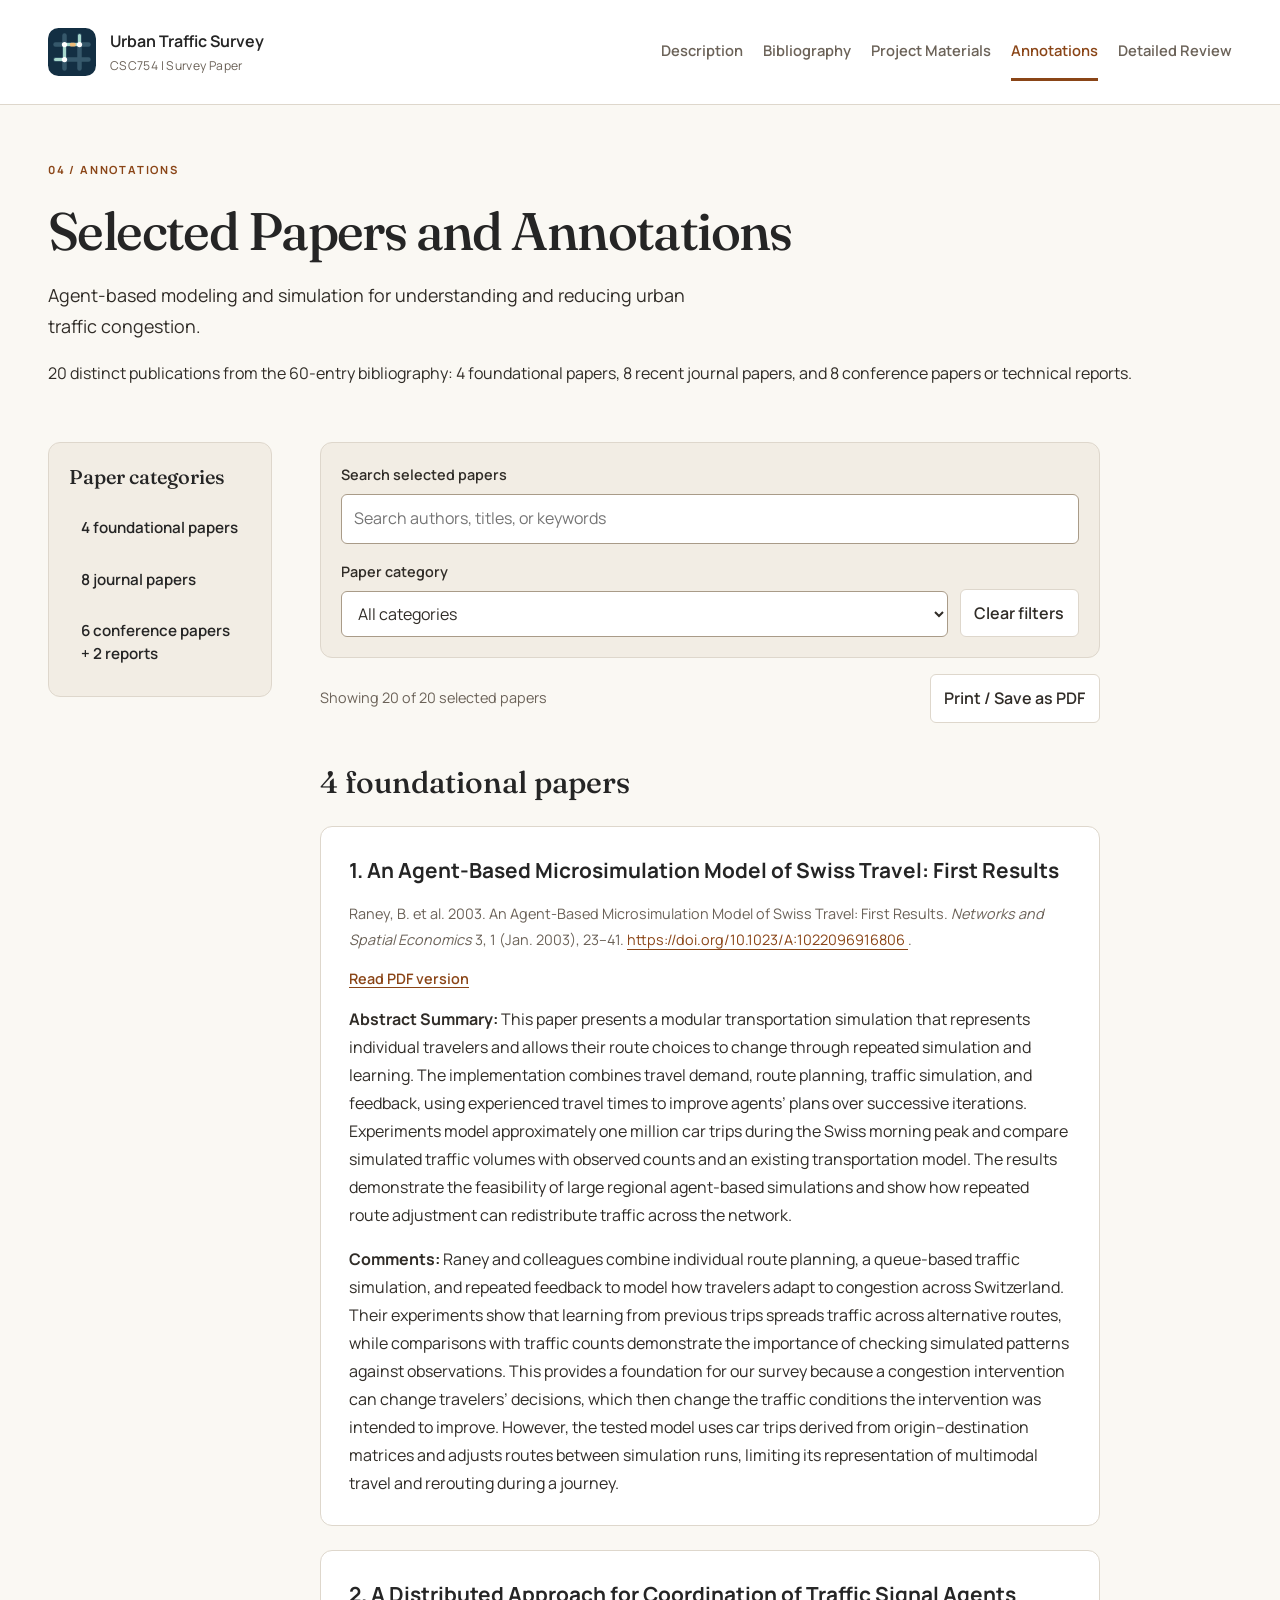
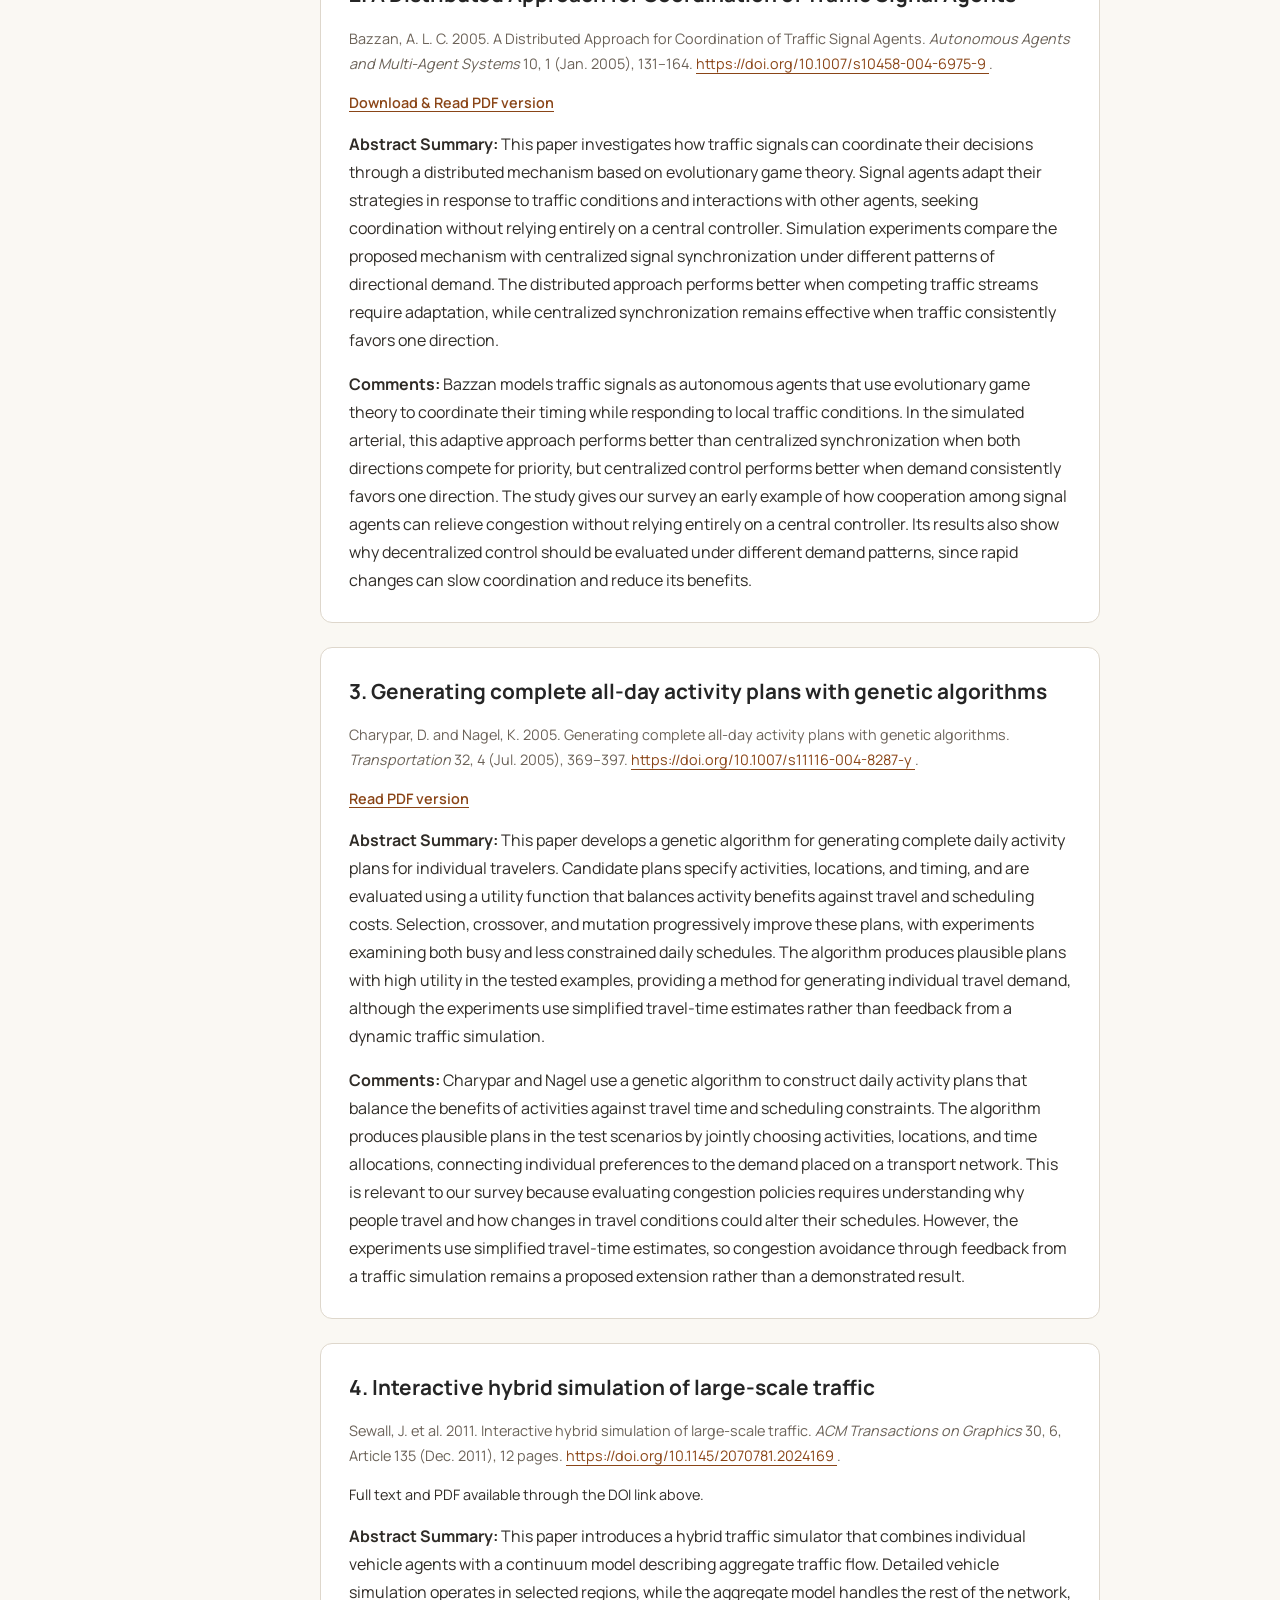
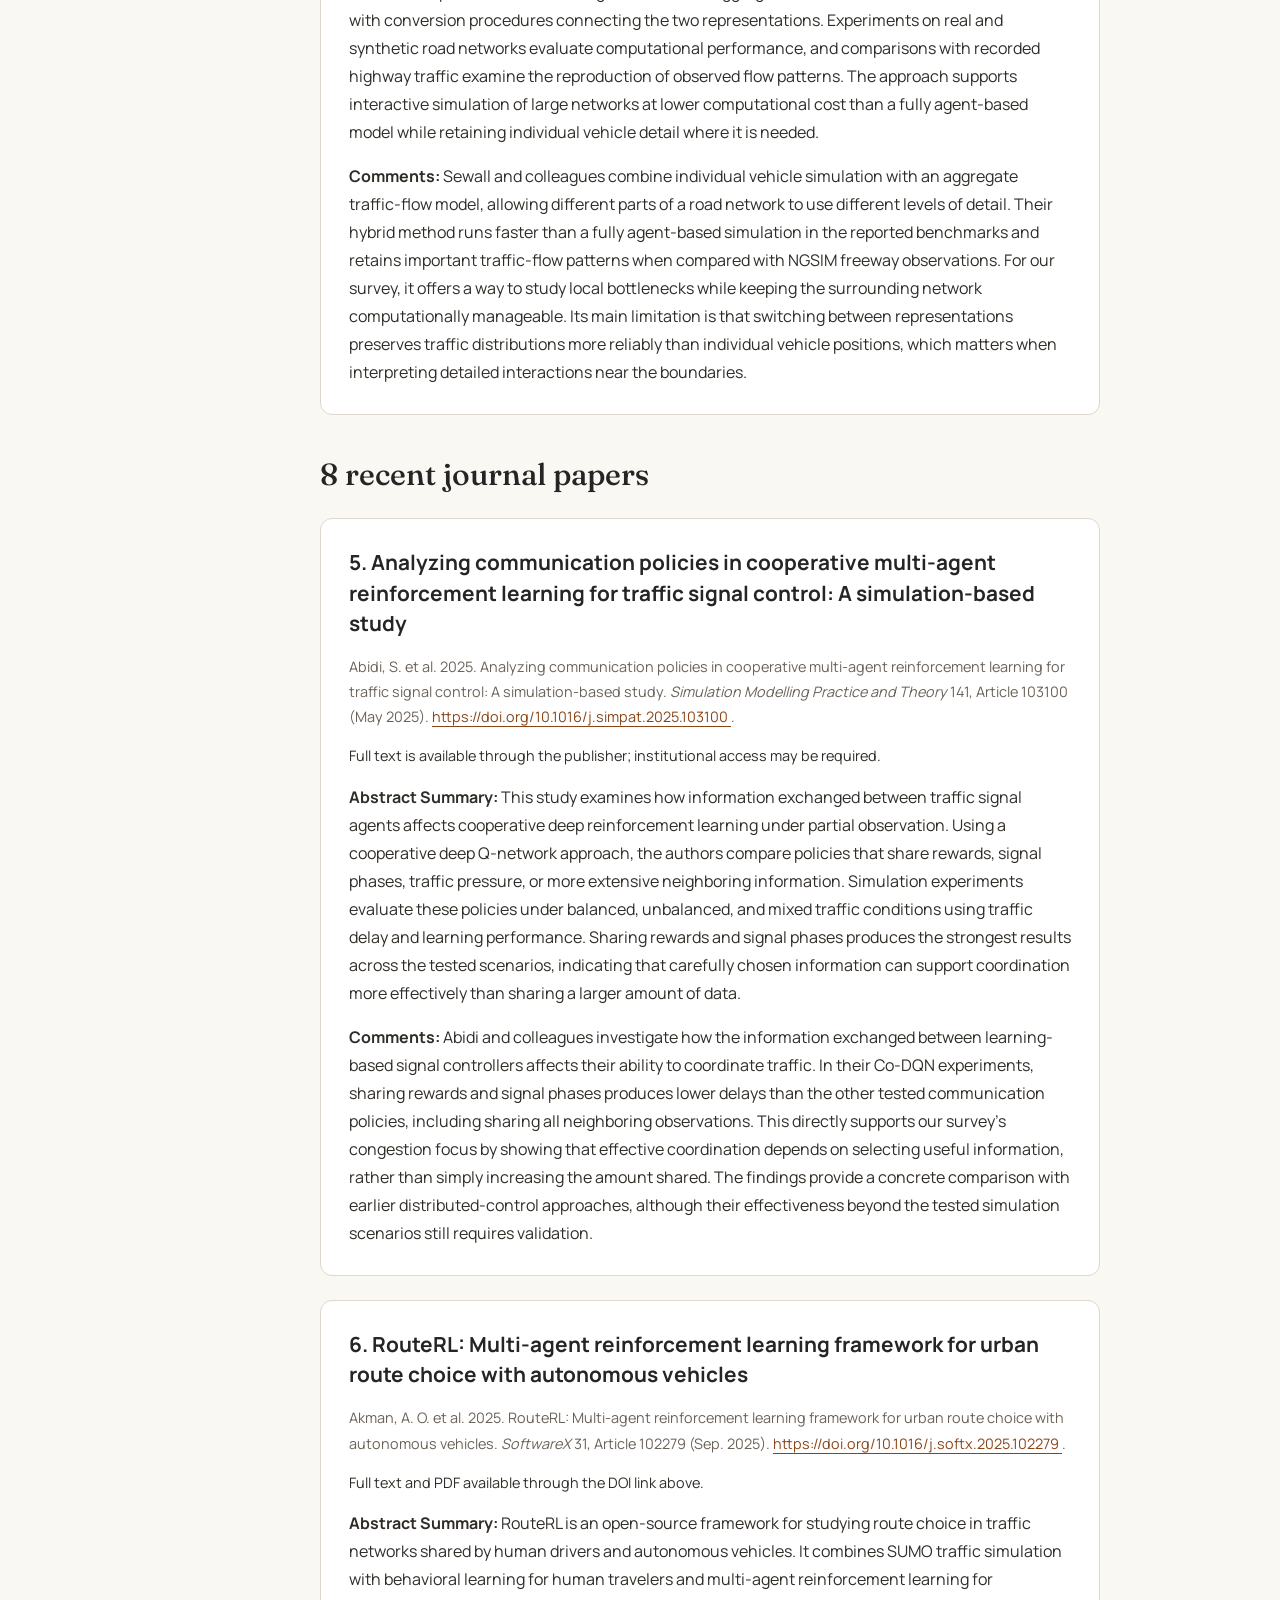
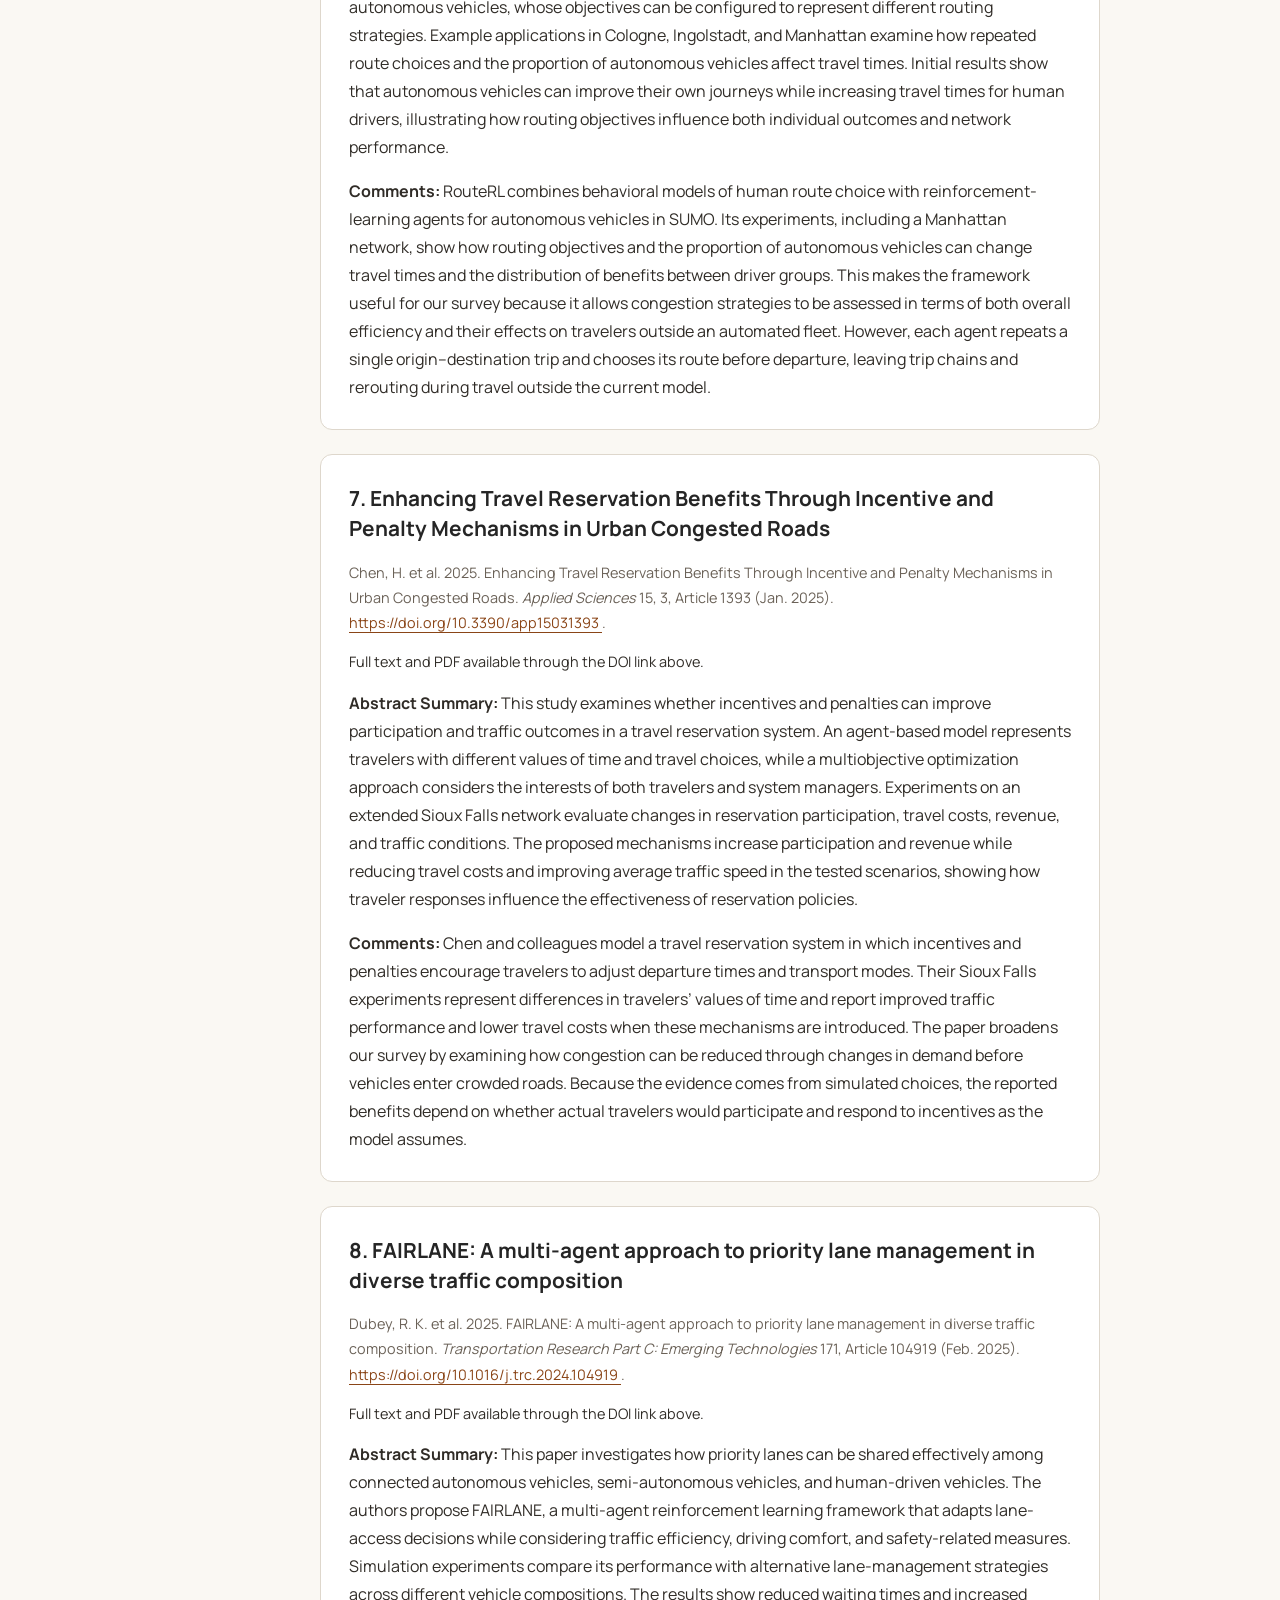
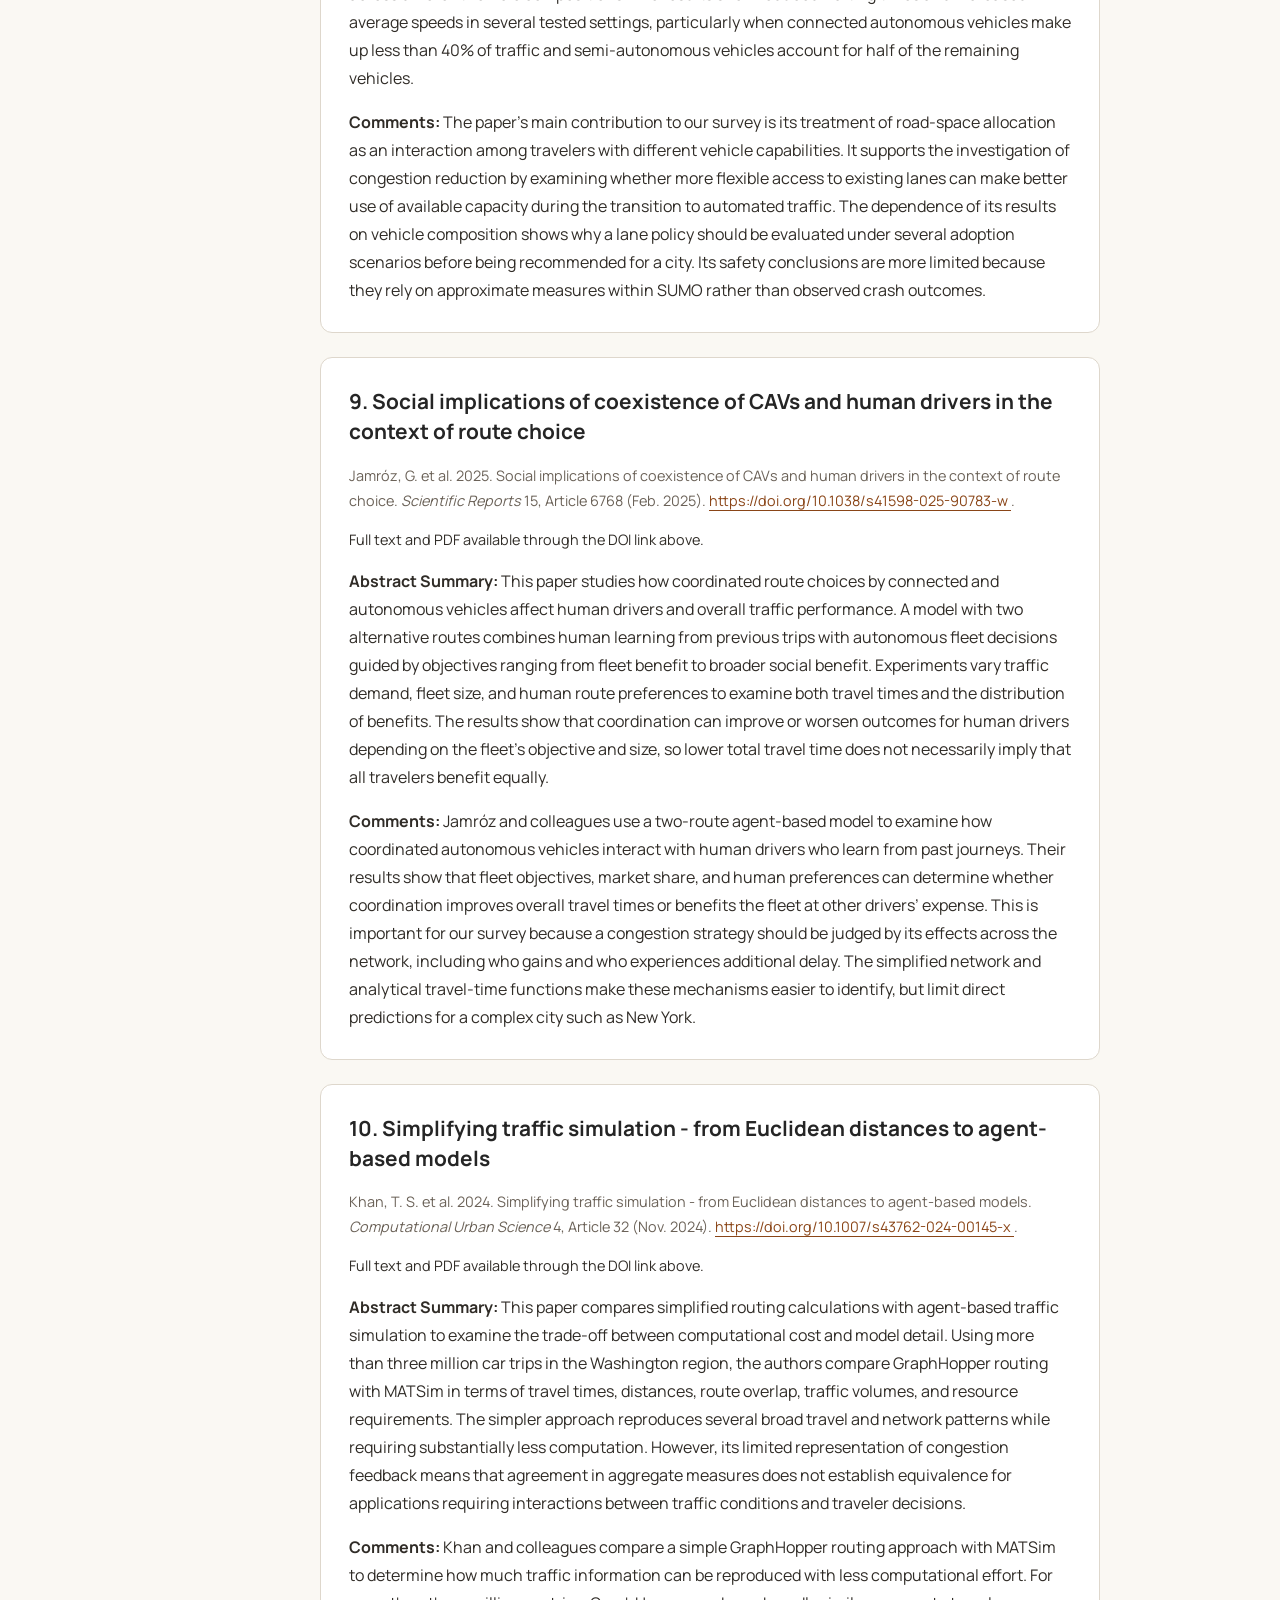
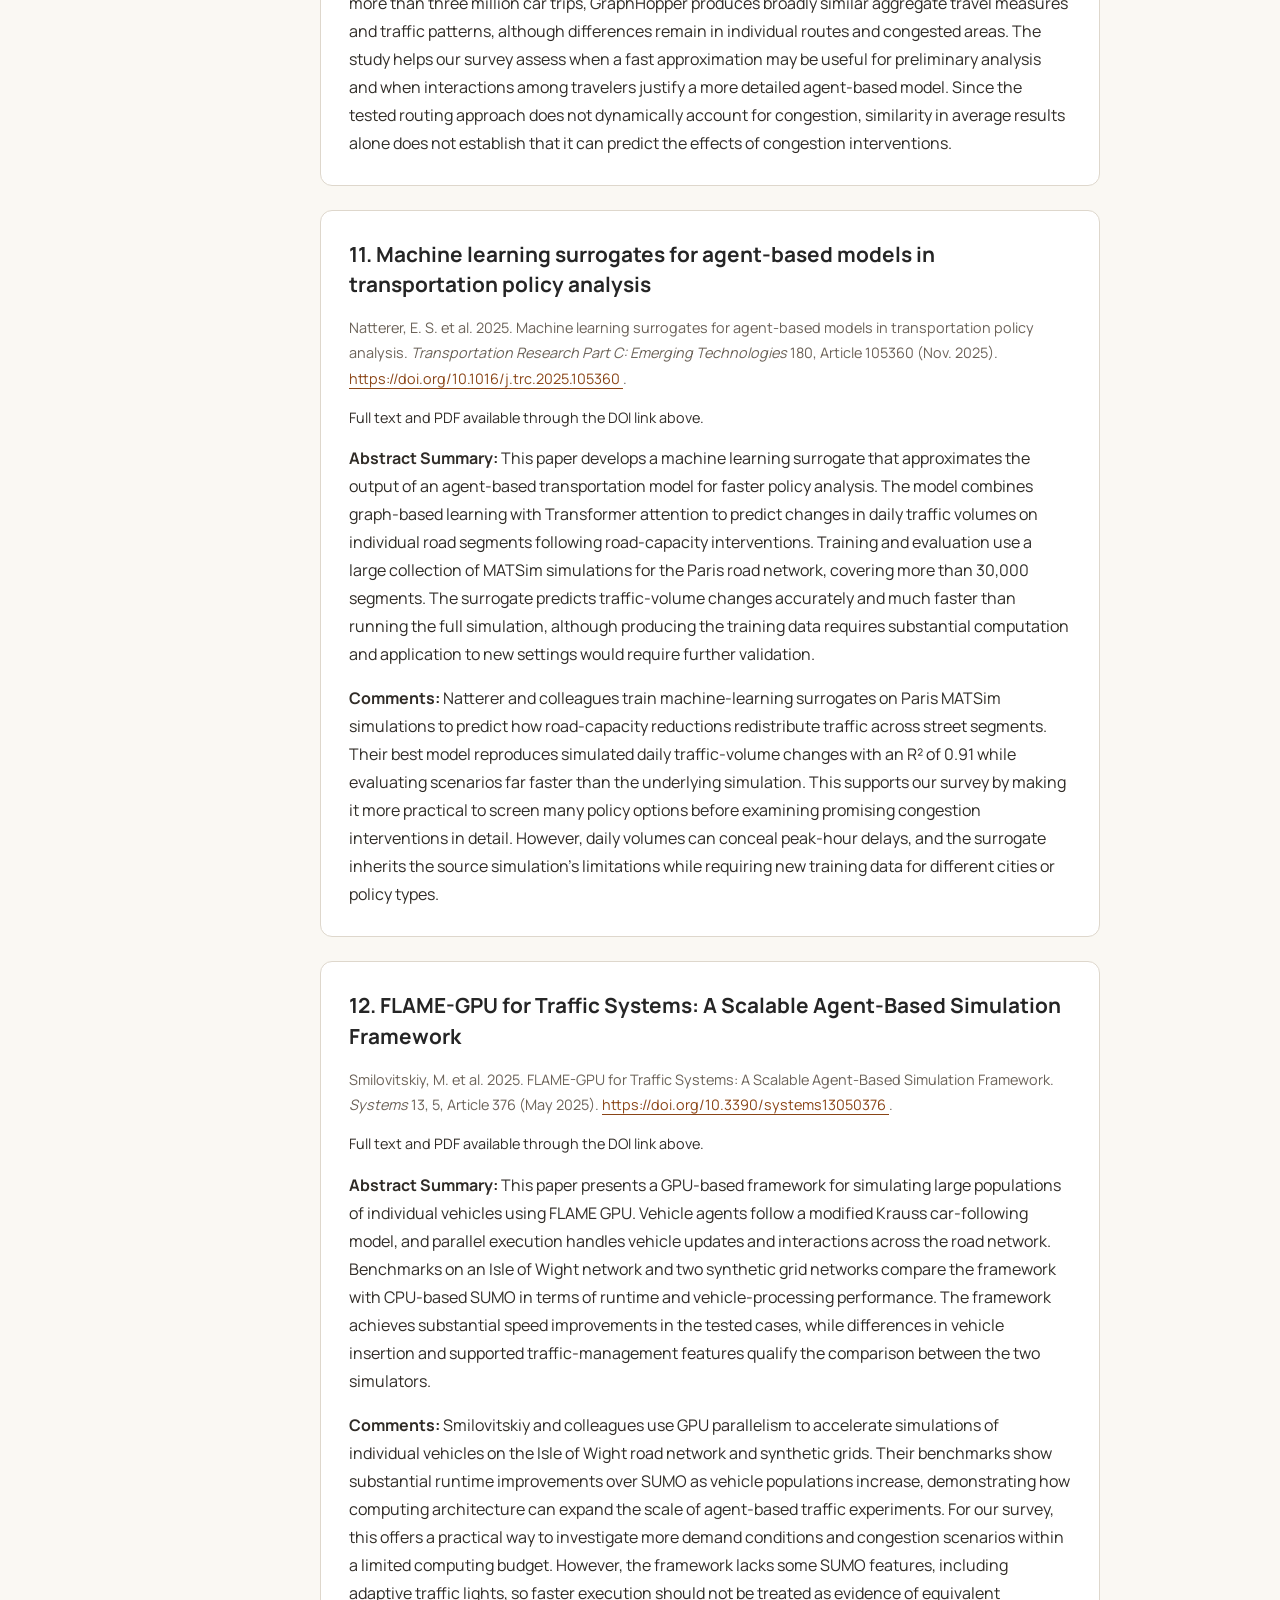
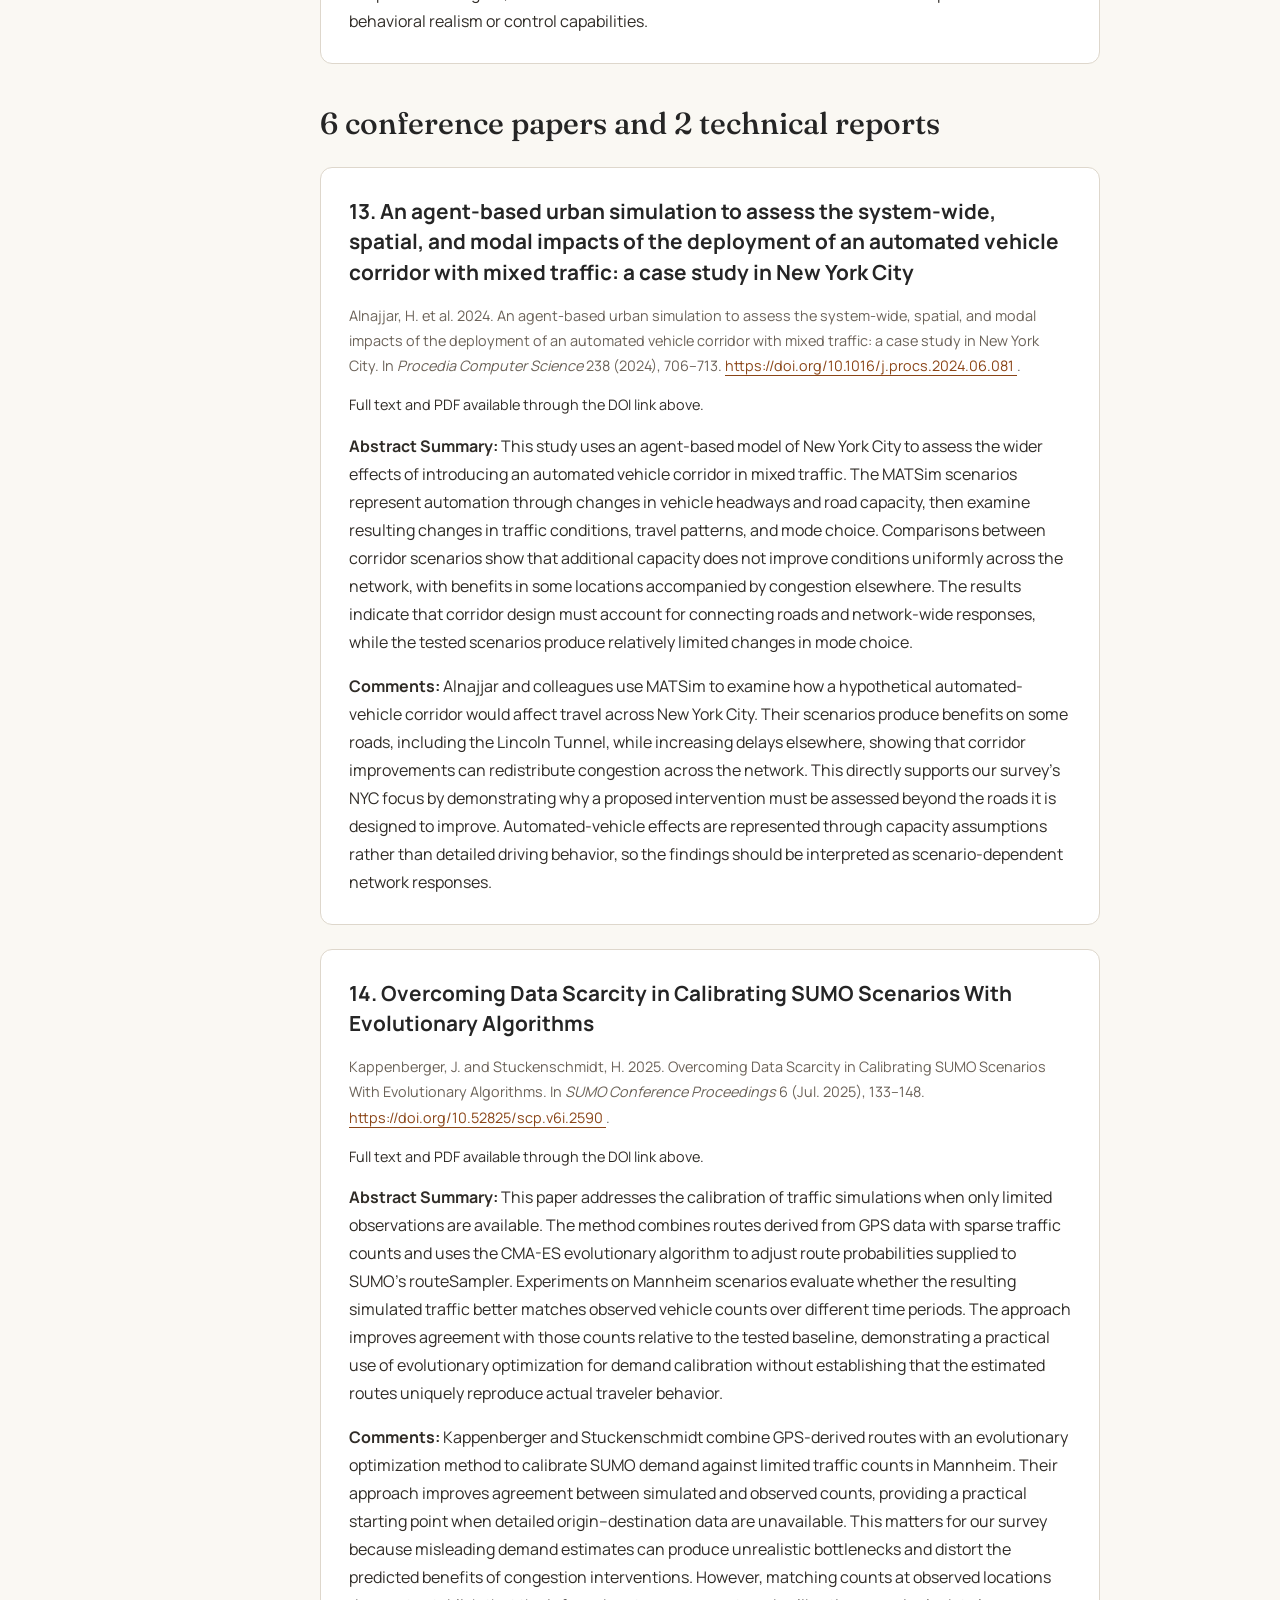
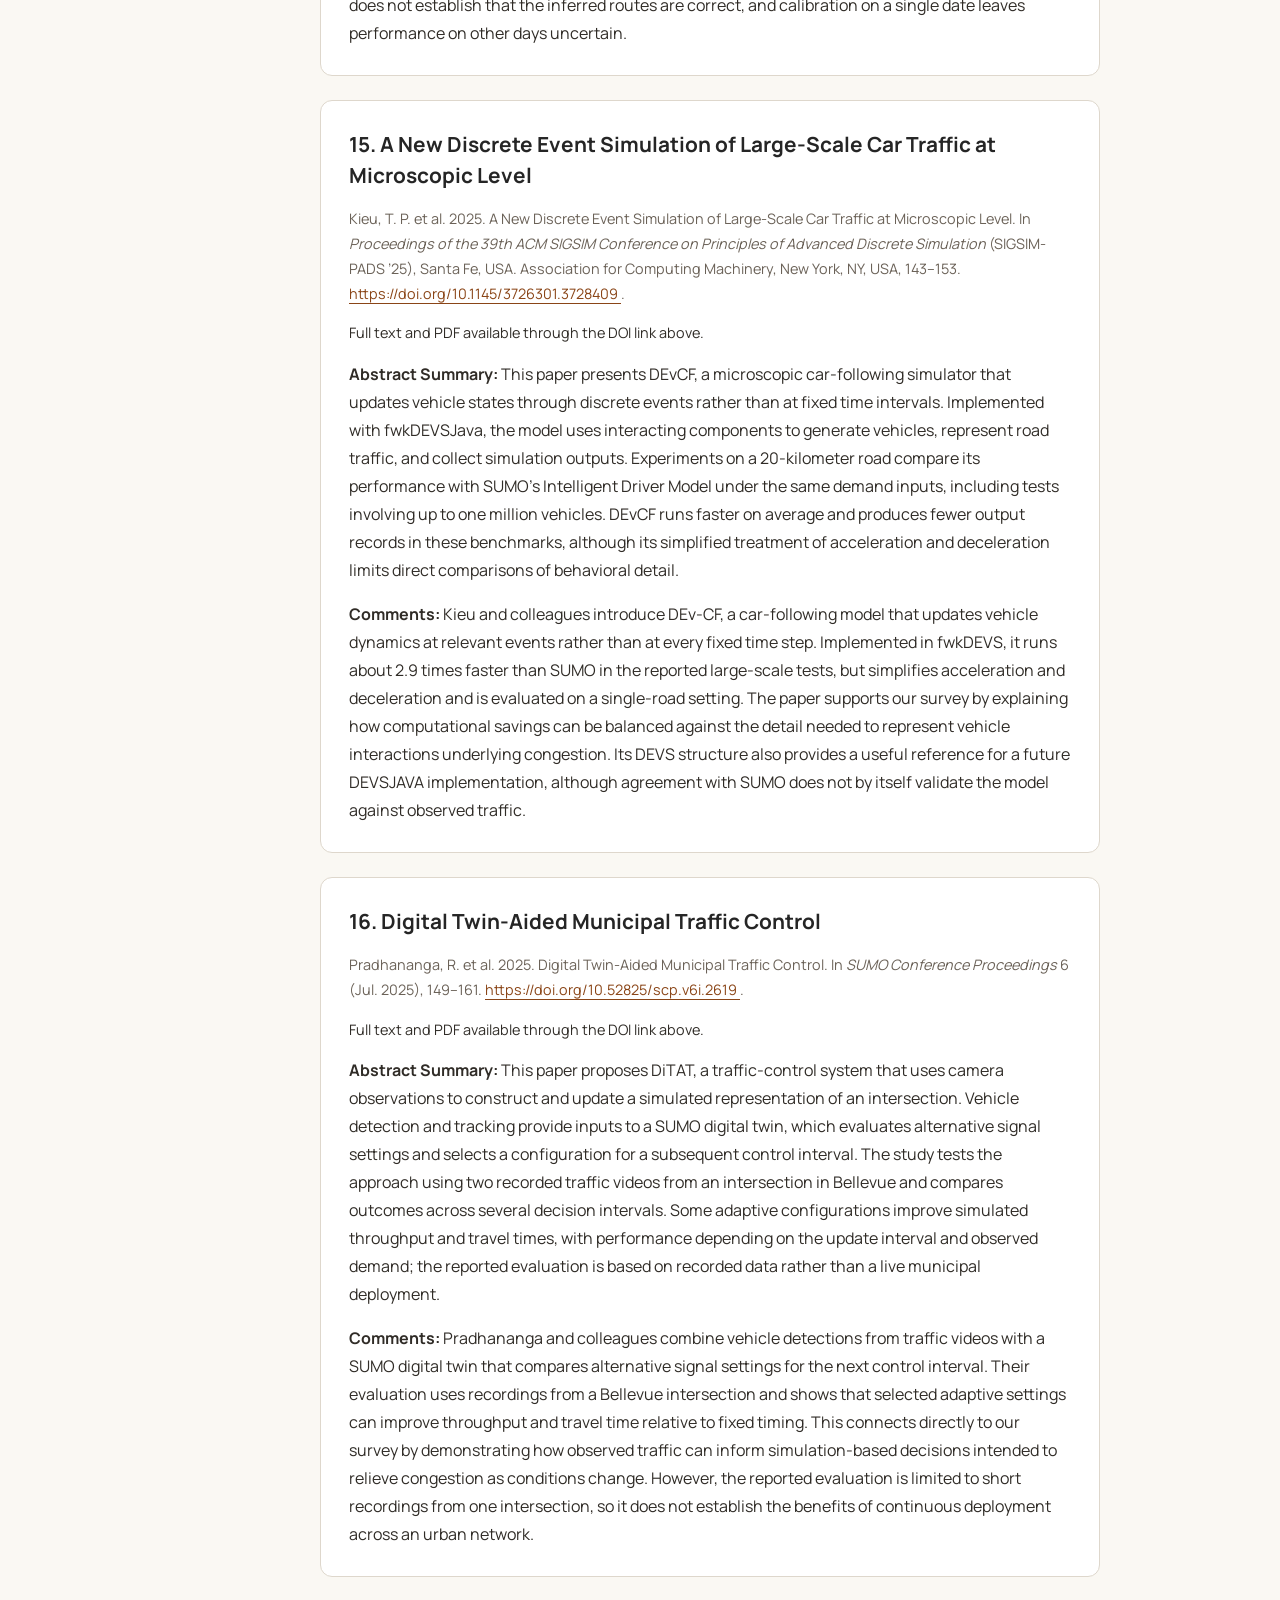
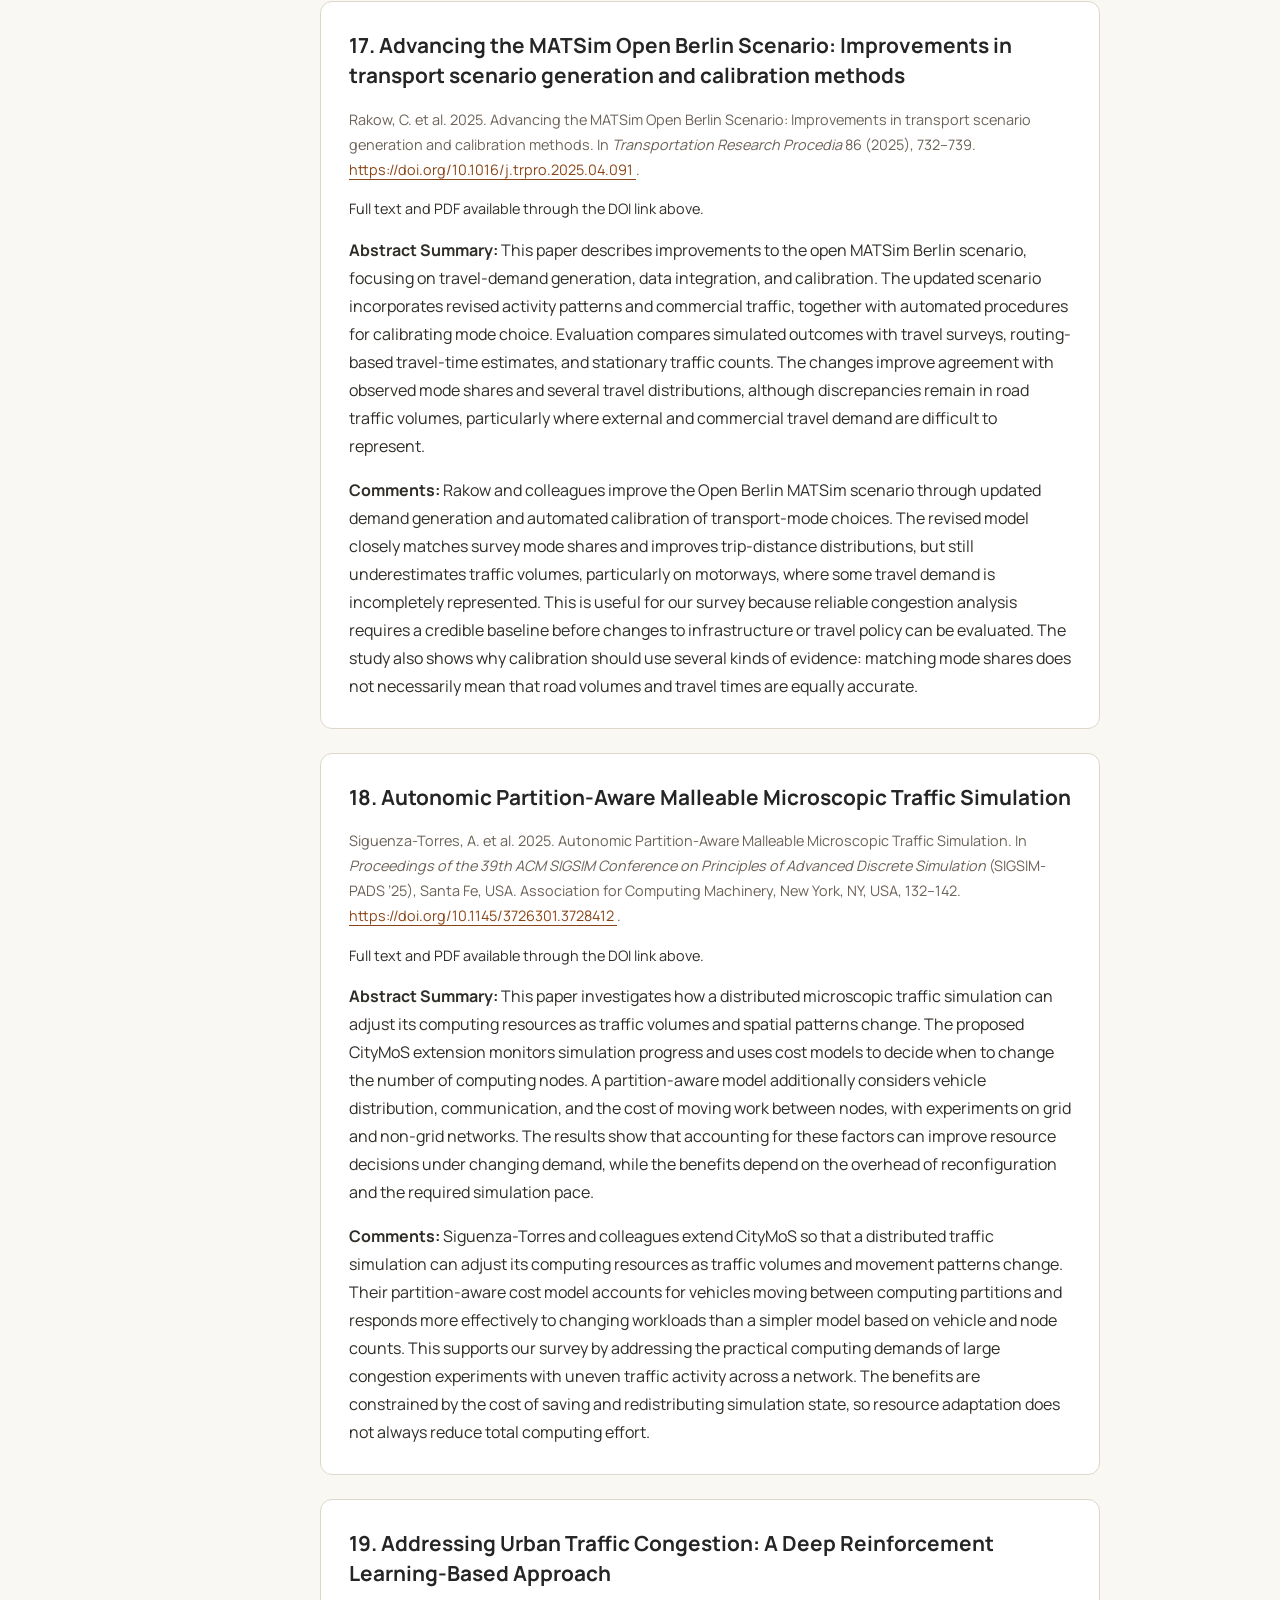
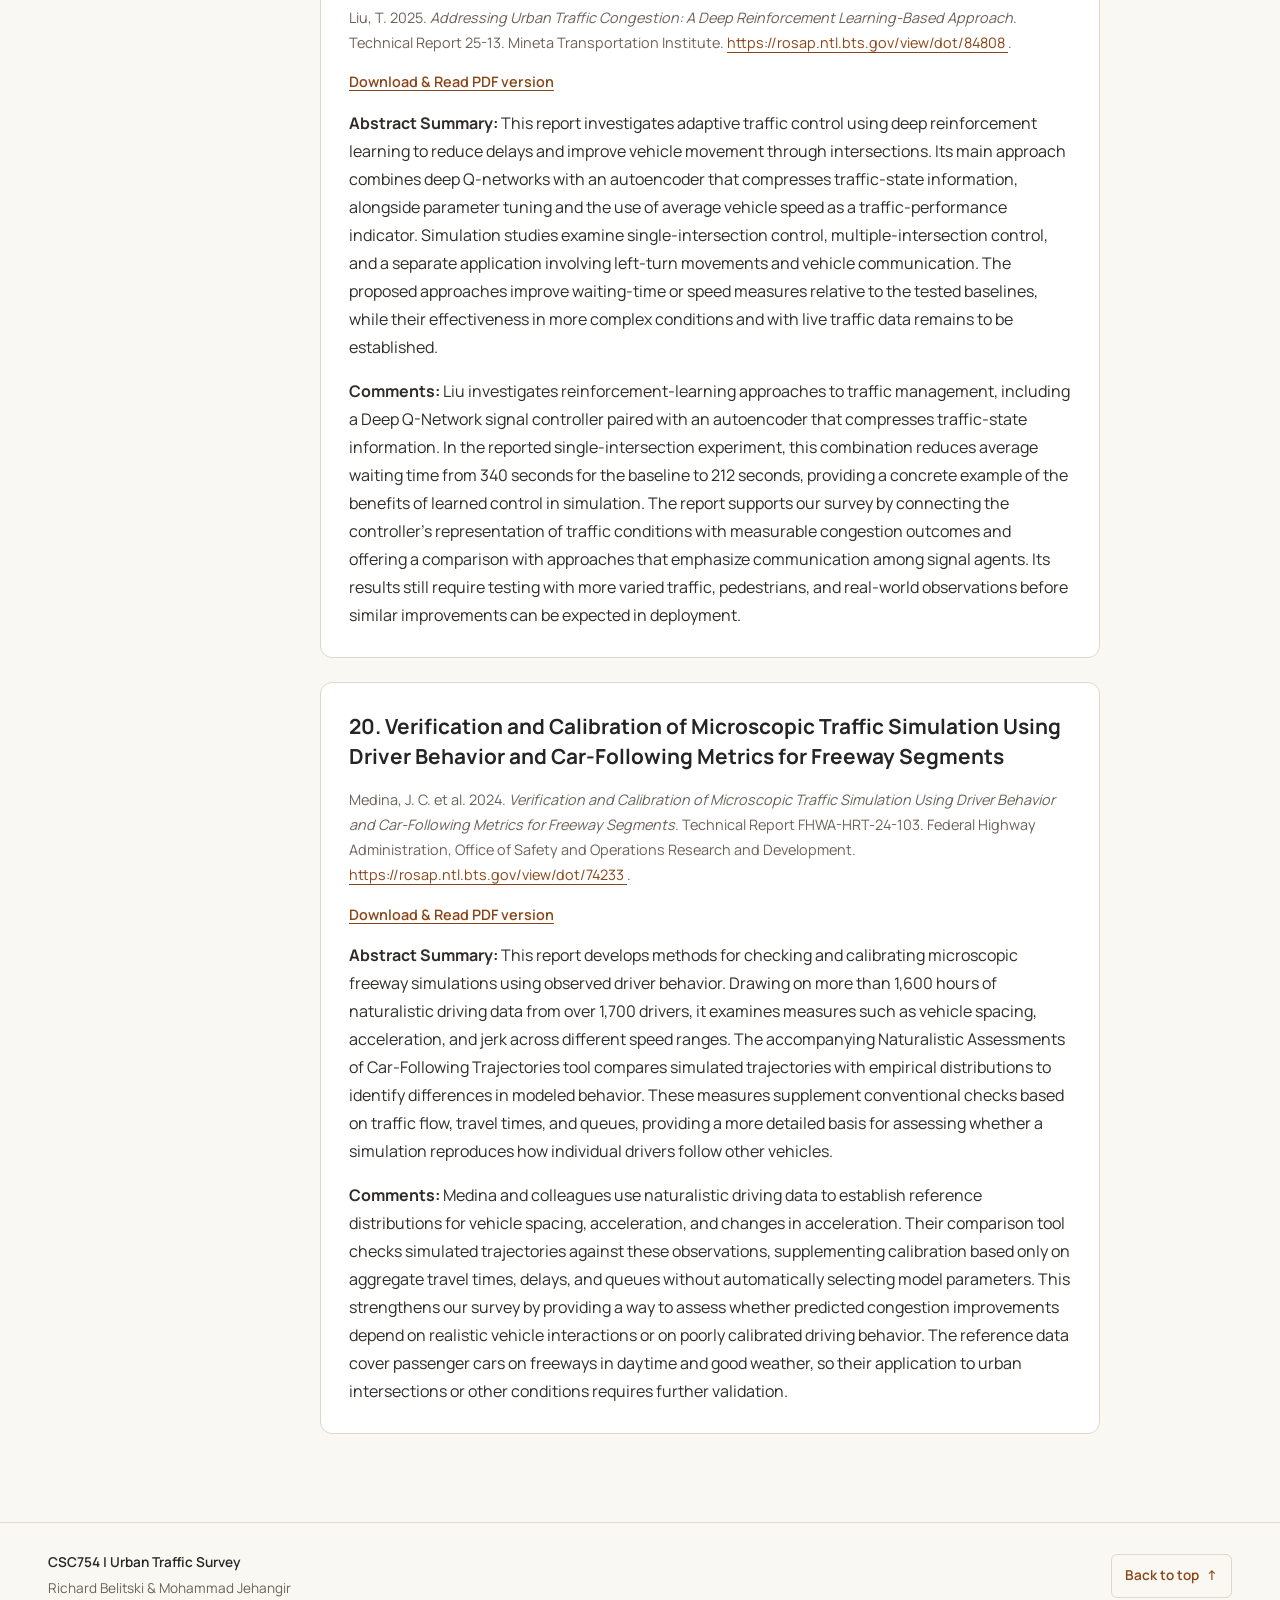
==== annotations.html @ ee7bb675 "Made revisions to each webpage with decluttering and small addons such as search function for select" ====
<!DOCTYPE html>
<html lang="en">
<head>
    <meta charset="UTF-8">
    <meta name="viewport" content="width=device-width, initial-scale=1.0">
    <meta
        name="description"
        content="A literature survey of agent-based urban traffic modeling by Richard Belitski and Mohammad Jehangir."
    >
    <meta name="theme-color" content="#252525">
    <title>Selected Papers and Annotations | CSC754 Urban Traffic Survey</title>
    <link rel="icon" href="logo.svg" type="image/svg+xml">
    <link rel="preconnect" href="https://fonts.googleapis.com">
    <link rel="preconnect" href="https://fonts.gstatic.com" crossorigin>
    <link href="https://fonts.googleapis.com/css2?family=Fraunces:wght@400;500;600&amp;family=Manrope:wght@400..700&amp;display=swap" rel="stylesheet">
    <link rel="stylesheet" href="styles.css">
    <script src="script.js" defer></script>
    <style>
        .annotation-layout {
            display: grid;
            grid-template-columns: 14rem minmax(0, 1fr);
            gap: clamp(1.5rem, 4vw, 3rem);
            align-items: start;
            padding-bottom: 4rem;
        }
        .annotation-navigation {
            position: sticky;
            top: 1.5rem;
            padding: 1.25rem;
            background: var(--wash);
            border: 1px solid var(--line);
            border-radius: 12px;
        }
        .annotation-navigation h2 {
            margin: 0 0 1rem;
            font-size: 1.25rem;
            line-height: 1.4;
        }
        .annotation-navigation nav {
            display: grid;
            gap: 0.5rem;
            margin: 0;
        }
        .annotation-navigation nav a {
            display: block;
            min-height: 0;
            padding: 0.65rem 0.75rem;
            border: 0;
            border-radius: 6px;
            color: var(--navy);
            font-size: 0.95rem;
            line-height: 1.5;
            text-align: left;
        }
        .annotation-navigation nav a:hover {
            background: #eee2d0;
        }
        .annotation-main {
            width: 100%;
            min-width: 0;
            max-width: 78ch;
        }
        .annotation-intro,
        .paper-annotation {
            padding: clamp(1rem, 2.5vw, 1.75rem);
            margin-bottom: 1.5rem;
            background: #fff;
            border: 1px solid var(--line);
            border-radius: 12px;
            overflow-wrap: anywhere;
        }
        .annotation-group > h2 {
            font-size: clamp(1.5rem, 2.5vw, 1.9rem);
            line-height: 1.3;
        }
        .annotation-intro p,
        .paper-annotation p {
            margin: 0 0 1rem;
            line-height: 1.75;
        }
        .annotation-intro > :last-child,
        .paper-annotation > :last-child {
            margin-bottom: 0;
        }
        .annotation-group {
            margin-top: 2.5rem;
            scroll-margin-top: 1.5rem;
        }
        .paper-annotation {
            scroll-margin-top: 1.5rem;
        }
        .paper-annotation h3 {
            margin: 0 0 1rem;
            font-size: 1.3rem;
            line-height: 1.45;
        }
        .annotation-citation {
            color: var(--muted);
            font-size: 0.9rem;
        }
        @media (max-width: 1000px) {
            .header-inner {
                flex-wrap: wrap;
            }
            .annotation-layout {
                grid-template-columns: 12rem minmax(0, 1fr);
                gap: 1.5rem;
            }
        }
        @media (max-width: 760px) {
            .annotation-layout {
                grid-template-columns: 1fr;
            }
            .annotation-navigation {
                position: static;
            }
            .annotation-main {
                max-width: none;
            }
            .paper-annotation h3 {
                font-size: 1.15rem;
            }
        }
        @media print {
            .annotation-layout {
                display: block;
            }
            .annotation-navigation {
                display: none;
            }
            .annotation-main {
                max-width: none;
            }
            .annotation-intro,
            .paper-annotation {
                padding: 0;
                border: 0;
            }
            .paper-annotation h3 {
                break-after: avoid;
            }
        }
    </style>
</head>
<body id="top">
    <a class="skip-link" href="#main">Skip to content</a>
    <header class="site-header">
        <div class="shell header-inner">
            <a
                class="brand"
                href="index.html"
                aria-label="Urban Traffic Survey Home"
            >
                <img
                    class="brand-logo"
                    src="logo.svg"
                    alt=""
                    width="48"
                    height="48"
                >
                <span>
                    Urban Traffic Survey
                    <small>CSC754 | Survey Paper</small>
                </span>
            </a>
            <nav aria-label="Main navigation">
                <a href="index.html">Description</a>
                <a href="bibliography.html">Bibliography</a>
                <a href="materials.html">Project Materials</a>
                <a href="annotations.html" aria-current="page">Annotations</a>
                <a href="review.html">Detailed Review</a>
            </nav>
        </div>
    </header>
    <main id="main" tabindex="-1">
        <section class="page-heading shell">
            <p class="eyebrow">04 / Annotations</p>
            <h1>Selected Papers and Annotations</h1>
            <p class="lead">
                Agent-based modeling and simulation for understanding and
                reducing urban traffic congestion.
            </p>
            <p>
                20 distinct publications from the 60-entry bibliography:
                4 foundational papers, 8 recent journal papers, and
                8 conference papers or technical reports.
            </p>
        </section>
        <div class="shell annotation-layout">
            <aside class="annotation-navigation">
                <h2>Paper categories</h2>
                <nav aria-label="Paper categories">
                    <a href="#foundational">4 foundational papers</a>
                    <a href="#journal">8 journal papers</a>
                    <a href="#conference-report">
                        6 conference papers + 2 reports
                    </a>
                </nav>
            </aside>
            <div class="annotation-main">
                <form
                    id="annotation-controls"
                    class="annotation-controls"
                    role="search"
                    aria-label="Search selected papers"
                    hidden
                >
                    <div class="annotation-field">
                        <label for="annotation-search">
                            Search selected papers
                        </label>
                        <input
                            id="annotation-search"
                            type="search"
                            placeholder="Search authors, titles, or keywords"
                            autocomplete="off"
                        >
                    </div>
                    <div class="annotation-filter-row">
                        <div class="annotation-field">
                            <label for="annotation-category">
                                Paper category
                            </label>
                            <select id="annotation-category">
                                <option value="all">All categories</option>
                                <option value="foundational">Foundational papers</option>
                                <option value="journal">Journal papers</option>
                                <option value="conference-report">Conference papers and reports</option>
                            </select>
                        </div>
                        <button type="reset" class="utility-button">
                            Clear filters
                        </button>
                    </div>
                </form>
                <div class="annotation-results">
                    <p
                        id="annotation-count"
                        role="status"
                        aria-live="polite"
                        aria-atomic="true"
                    >
                        Showing 20 of 20 selected papers
                    </p>
                    <button
                        id="print-annotations"
                        type="button"
                        class="utility-button"
                        hidden
                    >
                        Print / Save as PDF
                    </button>
                </div>
                <p id="annotation-empty" class="empty-state" hidden>
                    No papers match your search. Try another keyword or clear the filters.
                </p>
                <!-- Foundational papers -->
                <section class="annotation-group" id="foundational">
                    <h2>4 foundational papers</h2>
                    <!-- Paper 1 -->
                    <article class="paper-annotation" id="paper-45">
                        <h3>
                            1. An Agent-Based Microsimulation Model of Swiss
                            Travel: First Results
                        </h3>
                        <p class="annotation-citation">
                            Raney, B. et al. 2003. An Agent-Based Microsimulation
                            Model of Swiss Travel: First Results.
                            <em>Networks and Spatial Economics</em>
                            3, 1 (Jan. 2003), 23–41.
                            <a href="https://doi.org/10.1023/A:1022096916806">
                                https://doi.org/10.1023/A:1022096916806
                            </a>.
                        </p>
                        <p class="paper-access">
                            <a href="https://svn.vsp.tu-berlin.de/repos/public-svn/publications/kn-old/ch-trb/ch-trb.pdf">
                                Read PDF version
                            </a>
                        </p>
                        <p class="abstract-summary">
                            <strong>Abstract Summary:</strong>
                            This paper presents a modular transportation simulation that represents individual travelers and allows their route choices to change through repeated simulation and learning. The implementation combines travel demand, route planning, traffic simulation, and feedback, using experienced travel times to improve agents’ plans over successive iterations. Experiments model approximately one million car trips during the Swiss morning peak and compare simulated traffic volumes with observed counts and an existing transportation model. The results demonstrate the feasibility of large regional agent-based simulations and show how repeated route adjustment can redistribute traffic across the network.
                        </p>
                        <p class="brief-comments">
                            <strong>Comments:</strong>
                            Raney and colleagues combine individual route planning, a queue-based traffic simulation, and repeated feedback to model how travelers adapt to congestion across Switzerland. Their experiments show that learning from previous trips spreads traffic across alternative routes, while comparisons with traffic counts demonstrate the importance of checking simulated patterns against observations. This provides a foundation for our survey because a congestion intervention can change travelers’ decisions, which then change the traffic conditions the intervention was intended to improve. However, the tested model uses car trips derived from origin–destination matrices and adjusts routes between simulation runs, limiting its representation of multimodal travel and rerouting during a journey.                        
                        </p>
                    </article>
                    <!-- Paper 2 -->
                    <article class="paper-annotation" id="paper-6">
                        <h3>
                            2. A Distributed Approach for Coordination of
                            Traffic Signal Agents
                        </h3>
                        <p class="annotation-citation">
                            Bazzan, A. L. C. 2005. A Distributed Approach for
                            Coordination of Traffic Signal Agents.
                            <em>Autonomous Agents and Multi-Agent Systems</em>
                            10, 1 (Jan. 2005), 131–164.
                            <a href="https://doi.org/10.1007/s10458-004-6975-9">
                                https://doi.org/10.1007/s10458-004-6975-9
                            </a>.
                        </p>
                        <p class="paper-access">
                            <a href="https://silo.tips/download/a-distributed-approach-for-coordination-of-traffic-signal-agents">
                                Download & Read PDF version
                            </a>
                        </p>
                        <p class="abstract-summary">
                            <strong>Abstract Summary:</strong>
                            This paper investigates how traffic signals can coordinate their decisions through a distributed mechanism based on evolutionary game theory. Signal agents adapt their strategies in response to traffic conditions and interactions with other agents, seeking coordination without relying entirely on a central controller. Simulation experiments compare the proposed mechanism with centralized signal synchronization under different patterns of directional demand. The distributed approach performs better when competing traffic streams require adaptation, while centralized synchronization remains effective when traffic consistently favors one direction.
                        </p>
                        <p class="brief-comments">
                            <strong>Comments:</strong>
                            Bazzan models traffic signals as autonomous agents that use evolutionary game theory to coordinate their timing while responding to local traffic conditions. In the simulated arterial, this adaptive approach performs better than centralized synchronization when both directions compete for priority, but centralized control performs better when demand consistently favors one direction. The study gives our survey an early example of how cooperation among signal agents can relieve congestion without relying entirely on a central controller. Its results also show why decentralized control should be evaluated under different demand patterns, since rapid changes can slow coordination and reduce its benefits.
                        </p>
                    </article>
                    <!-- Paper 3 -->
                    <article class="paper-annotation" id="paper-10">
                        <h3>
                            3. Generating complete all-day activity plans with
                            genetic algorithms
                        </h3>
                        <p class="annotation-citation">
                            Charypar, D. and Nagel, K. 2005. Generating complete
                            all-day activity plans with genetic algorithms.
                            <em>Transportation</em>
                            32, 4 (Jul. 2005), 369–397.
                            <a href="https://doi.org/10.1007/s11116-004-8287-y">
                                https://doi.org/10.1007/s11116-004-8287-y
                            </a>.
                        </p>
                        <p class="paper-access">
                            <a href="https://svn.vsp.tu-berlin.de/repos/public-svn/publications/vspwp/2004/04-04/30nov04.pdf">
                                Read PDF version
                            </a>
                        </p>
                        <p class="abstract-summary">
                            <strong>Abstract Summary:</strong>
                            This paper develops a genetic algorithm for generating complete daily activity plans for individual travelers. Candidate plans specify activities, locations, and timing, and are evaluated using a utility function that balances activity benefits against travel and scheduling costs. Selection, crossover, and mutation progressively improve these plans, with experiments examining both busy and less constrained daily schedules. The algorithm produces plausible plans with high utility in the tested examples, providing a method for generating individual travel demand, although the experiments use simplified travel-time estimates rather than feedback from a dynamic traffic simulation.
                        </p>
                        <p class="brief-comments">
                            <strong>Comments:</strong>
                            Charypar and Nagel use a genetic algorithm to construct daily activity plans that balance the benefits of activities against travel time and scheduling constraints. The algorithm produces plausible plans in the test scenarios by jointly choosing activities, locations, and time allocations, connecting individual preferences to the demand placed on a transport network. This is relevant to our survey because evaluating congestion policies requires understanding why people travel and how changes in travel conditions could alter their schedules. However, the experiments use simplified travel-time estimates, so congestion avoidance through feedback from a traffic simulation remains a proposed extension rather than a demonstrated result.                        
                        </p>
                    </article>
                    <!-- Paper 4 -->
                    <article class="paper-annotation" id="paper-48">
                        <h3>
                            4. Interactive hybrid simulation of large-scale traffic
                        </h3>
                        <p class="annotation-citation">
                            Sewall, J. et al. 2011. Interactive hybrid simulation
                            of large-scale traffic.
                            <em>ACM Transactions on Graphics</em>
                            30, 6, Article 135 (Dec. 2011), 12 pages.
                            <a href="https://doi.org/10.1145/2070781.2024169">
                                https://doi.org/10.1145/2070781.2024169
                            </a>.
                        </p>
                        <p class="paper-access">
                            Full text and PDF available through the DOI link above.
                        </p>
                        <p class="abstract-summary">
                            <strong>Abstract Summary:</strong>
                            This paper introduces a hybrid traffic simulator that combines individual vehicle agents with a continuum model describing aggregate traffic flow. Detailed vehicle simulation operates in selected regions, while the aggregate model handles the rest of the network, with conversion procedures connecting the two representations. Experiments on real and synthetic road networks evaluate computational performance, and comparisons with recorded highway traffic examine the reproduction of observed flow patterns. The approach supports interactive simulation of large networks at lower computational cost than a fully agent-based model while retaining individual vehicle detail where it is needed.
                        </p>
                        <p class="brief-comments">
                            <strong>Comments:</strong>
                            Sewall and colleagues combine individual vehicle simulation with an aggregate traffic-flow model, allowing different parts of a road network to use different levels of detail. Their hybrid method runs faster than a fully agent-based simulation in the reported benchmarks and retains important traffic-flow patterns when compared with NGSIM freeway observations. For our survey, it offers a way to study local bottlenecks while keeping the surrounding network computationally manageable. Its main limitation is that switching between representations preserves traffic distributions more reliably than individual vehicle positions, which matters when interpreting detailed interactions near the boundaries.
                        </p>
                    </article>
                </section>
                <!-- Journal papers -->
                <section class="annotation-group" id="journal">
                    <h2>8 recent journal papers</h2>
                    <!-- Paper 5 -->
                    <article class="paper-annotation" id="paper-1">
                        <h3>
                            5. Analyzing communication policies in cooperative
                            multi-agent reinforcement learning for traffic
                            signal control: A simulation-based study
                        </h3>
                        <p class="annotation-citation">
                            Abidi, S. et al. 2025. Analyzing communication policies
                            in cooperative multi-agent reinforcement learning
                            for traffic signal control: A simulation-based study.
                            <em>Simulation Modelling Practice and Theory</em>
                            141, Article 103100 (May 2025).
                            <a href="https://doi.org/10.1016/j.simpat.2025.103100">
                                https://doi.org/10.1016/j.simpat.2025.103100
                            </a>.
                        </p>
                        <p class="paper-access">
                            Full text is available through the publisher;
                            institutional access may be required.
                        </p>
                        <p class="abstract-summary">
                            <strong>Abstract Summary:</strong>
                            This study examines how information exchanged between traffic signal agents affects cooperative deep reinforcement learning under partial observation. Using a cooperative deep Q-network approach, the authors compare policies that share rewards, signal phases, traffic pressure, or more extensive neighboring information. Simulation experiments evaluate these policies under balanced, unbalanced, and mixed traffic conditions using traffic delay and learning performance. Sharing rewards and signal phases produces the strongest results across the tested scenarios, indicating that carefully chosen information can support coordination more effectively than sharing a larger amount of data.
                        </p>
                        <p class="brief-comments">
                            <strong>Comments:</strong>
                            Abidi and colleagues investigate how the information exchanged between learning-based signal controllers affects their ability to coordinate traffic. In their Co-DQN experiments, sharing rewards and signal phases produces lower delays than the other tested communication policies, including sharing all neighboring observations. This directly supports our survey’s congestion focus by showing that effective coordination depends on selecting useful information, rather than simply increasing the amount shared. The findings provide a concrete comparison with earlier distributed-control approaches, although their effectiveness beyond the tested simulation scenarios still requires validation.
                        </p>
                    </article>
                    <!-- Paper 6 -->
                    <article class="paper-annotation" id="paper-2">
                        <h3>
                            6. RouteRL: Multi-agent reinforcement learning framework
                            for urban route choice with autonomous vehicles
                        </h3>
                        <p class="annotation-citation">
                            Akman, A. O. et al. 2025. RouteRL: Multi-agent
                            reinforcement learning framework for urban route
                            choice with autonomous vehicles.
                            <em>SoftwareX</em>
                            31, Article 102279 (Sep. 2025).
                            <a href="https://doi.org/10.1016/j.softx.2025.102279">
                                https://doi.org/10.1016/j.softx.2025.102279
                            </a>.
                        </p>
                        <p class="paper-access">
                            Full text and PDF available through the DOI link above.
                        </p>
                        <p class="abstract-summary">
                            <strong>Abstract Summary:</strong>
                            RouteRL is an open-source framework for studying route choice in traffic networks shared by human drivers and autonomous vehicles. It combines SUMO traffic simulation with behavioral learning for human travelers and multi-agent reinforcement learning for autonomous vehicles, whose objectives can be configured to represent different routing strategies. Example applications in Cologne, Ingolstadt, and Manhattan examine how repeated route choices and the proportion of autonomous vehicles affect travel times. Initial results show that autonomous vehicles can improve their own journeys while increasing travel times for human drivers, illustrating how routing objectives influence both individual outcomes and network performance.
                        </p>
                        <p class="brief-comments">
                            <strong>Comments:</strong>
                            RouteRL combines behavioral models of human route choice with reinforcement-learning agents for autonomous vehicles in SUMO. Its experiments, including a Manhattan network, show how routing objectives and the proportion of autonomous vehicles can change travel times and the distribution of benefits between driver groups. This makes the framework useful for our survey because it allows congestion strategies to be assessed in terms of both overall efficiency and their effects on travelers outside an automated fleet. However, each agent repeats a single origin–destination trip and chooses its route before departure, leaving trip chains and rerouting during travel outside the current model.
                        </p>
                    </article>
                    <!-- Paper 7 -->
                    <article class="paper-annotation" id="paper-11">
                        <h3>
                            7. Enhancing Travel Reservation Benefits Through
                            Incentive and Penalty Mechanisms in Urban
                            Congested Roads
                        </h3>
                        <p class="annotation-citation">
                            Chen, H. et al. 2025. Enhancing Travel Reservation
                            Benefits Through Incentive and Penalty Mechanisms
                            in Urban Congested Roads.
                            <em>Applied Sciences</em>
                            15, 3, Article 1393 (Jan. 2025).
                            <a href="https://doi.org/10.3390/app15031393">
                                https://doi.org/10.3390/app15031393
                            </a>.
                        </p>
                        <p class="paper-access">
                            Full text and PDF available through the DOI link above.
                        </p>
                        <p class="abstract-summary">
                            <strong>Abstract Summary:</strong>
                            This study examines whether incentives and penalties can improve participation and traffic outcomes in a travel reservation system. An agent-based model represents travelers with different values of time and travel choices, while a multiobjective optimization approach considers the interests of both travelers and system managers. Experiments on an extended Sioux Falls network evaluate changes in reservation participation, travel costs, revenue, and traffic conditions. The proposed mechanisms increase participation and revenue while reducing travel costs and improving average traffic speed in the tested scenarios, showing how traveler responses influence the effectiveness of reservation policies.
                        </p>
                        <p class="brief-comments">
                            <strong>Comments:</strong>
                            Chen and colleagues model a travel reservation system in which incentives and penalties encourage travelers to adjust departure times and transport modes. Their Sioux Falls experiments represent differences in travelers’ values of time and report improved traffic performance and lower travel costs when these mechanisms are introduced. The paper broadens our survey by examining how congestion can be reduced through changes in demand before vehicles enter crowded roads. Because the evidence comes from simulated choices, the reported benefits depend on whether actual travelers would participate and respond to incentives as the model assumes.
                        </p>
                    </article>
                    <!-- Paper 8 -->
                    <article class="paper-annotation" id="paper-13">
                        <h3>
                            8. FAIRLANE: A multi-agent approach to priority lane
                            management in diverse traffic composition
                        </h3>
                        <p class="annotation-citation">
                            Dubey, R. K. et al. 2025. FAIRLANE: A multi-agent
                            approach to priority lane management in diverse
                            traffic composition.
                            <em>Transportation Research Part C:
                                Emerging Technologies</em>
                            171, Article 104919 (Feb. 2025).
                            <a href="https://doi.org/10.1016/j.trc.2024.104919">
                                https://doi.org/10.1016/j.trc.2024.104919
                            </a>.
                        </p>
                        <p class="paper-access">
                            Full text and PDF available through the DOI link above.
                        </p>
                        <p class="abstract-summary">
                            <strong>Abstract Summary:</strong>
                            This paper investigates how priority lanes can be shared effectively among connected autonomous vehicles, semi-autonomous vehicles, and human-driven vehicles. The authors propose FAIRLANE, a multi-agent reinforcement learning framework that adapts lane-access decisions while considering traffic efficiency, driving comfort, and safety-related measures. Simulation experiments compare its performance with alternative lane-management strategies across different vehicle compositions. The results show reduced waiting times and increased average speeds in several tested settings, particularly when connected autonomous vehicles make up less than 40% of traffic and semi-autonomous vehicles account for half of the remaining vehicles.                        
                        </p>
                        <p class="brief-comments">
                            <strong>Comments:</strong>
                            The paper’s main contribution to our survey is its treatment of road-space allocation as an interaction among travelers with different vehicle capabilities. It supports the investigation of congestion reduction by examining whether more flexible access to existing lanes can make better use of available capacity during the transition to automated traffic. The dependence of its results on vehicle composition shows why a lane policy should be evaluated under several adoption scenarios before being recommended for a city. Its safety conclusions are more limited because they rely on approximate measures within SUMO rather than observed crash outcomes.                        
                        </p>
                    </article>
                    <!-- Paper 9 -->
                    <article class="paper-annotation" id="paper-20">
                        <h3>
                            9. Social implications of coexistence of CAVs and
                            human drivers in the context of route choice
                        </h3>
                        <p class="annotation-citation">
                            Jamróz, G. et al. 2025. Social implications of
                            coexistence of CAVs and human drivers in the
                            context of route choice.
                            <em>Scientific Reports</em>
                            15, Article 6768 (Feb. 2025).
                            <a href="https://doi.org/10.1038/s41598-025-90783-w">
                                https://doi.org/10.1038/s41598-025-90783-w
                            </a>.
                        </p>
                        <p class="paper-access">
                            Full text and PDF available through the DOI link above.
                        </p>
                        <p class="abstract-summary">
                            <strong>Abstract Summary:</strong>
                            This paper studies how coordinated route choices by connected and autonomous vehicles affect human drivers and overall traffic performance. A model with two alternative routes combines human learning from previous trips with autonomous fleet decisions guided by objectives ranging from fleet benefit to broader social benefit. Experiments vary traffic demand, fleet size, and human route preferences to examine both travel times and the distribution of benefits. The results show that coordination can improve or worsen outcomes for human drivers depending on the fleet’s objective and size, so lower total travel time does not necessarily imply that all travelers benefit equally.
                        </p>
                        <p class="brief-comments">
                            <strong>Comments:</strong>
                            Jamróz and colleagues use a two-route agent-based model to examine how coordinated autonomous vehicles interact with human drivers who learn from past journeys. Their results show that fleet objectives, market share, and human preferences can determine whether coordination improves overall travel times or benefits the fleet at other drivers’ expense. This is important for our survey because a congestion strategy should be judged by its effects across the network, including who gains and who experiences additional delay. The simplified network and analytical travel-time functions make these mechanisms easier to identify, but limit direct predictions for a complex city such as New York.
                        </p>
                    </article>
                    <!-- Paper 10 -->
                    <article class="paper-annotation" id="paper-26">
                        <h3>
                            10. Simplifying traffic simulation - from Euclidean
                            distances to agent-based models
                        </h3>
                        <p class="annotation-citation">
                            Khan, T. S. et al. 2024. Simplifying traffic
                            simulation - from Euclidean distances to agent-based
                            models.
                            <em>Computational Urban Science</em>
                            4, Article 32 (Nov. 2024).
                            <a href="https://doi.org/10.1007/s43762-024-00145-x">
                                https://doi.org/10.1007/s43762-024-00145-x
                            </a>.
                        </p>
                        <p class="paper-access">
                            Full text and PDF available through the DOI link above.
                        </p>
                        <p class="abstract-summary">
                            <strong>Abstract Summary:</strong>
                            This paper compares simplified routing calculations with agent-based traffic simulation to examine the trade-off between computational cost and model detail. Using more than three million car trips in the Washington region, the authors compare GraphHopper routing with MATSim in terms of travel times, distances, route overlap, traffic volumes, and resource requirements. The simpler approach reproduces several broad travel and network patterns while requiring substantially less computation. However, its limited representation of congestion feedback means that agreement in aggregate measures does not establish equivalence for applications requiring interactions between traffic conditions and traveler decisions.
                        </p>
                        <p class="brief-comments">
                            <strong>Comments:</strong>
                            Khan and colleagues compare a simple GraphHopper routing approach with MATSim to determine how much traffic information can be reproduced with less computational effort. For more than three million car trips, GraphHopper produces broadly similar aggregate travel measures and traffic patterns, although differences remain in individual routes and congested areas. The study helps our survey assess when a fast approximation may be useful for preliminary analysis and when interactions among travelers justify a more detailed agent-based model. Since the tested routing approach does not dynamically account for congestion, similarity in average results alone does not establish that it can predict the effects of congestion interventions.
                        </p>
                    </article>
                    <!-- Paper 11 -->
                    <article class="paper-annotation" id="paper-39">
                        <h3>
                            11. Machine learning surrogates for agent-based models
                            in transportation policy analysis
                        </h3>
                        <p class="annotation-citation">
                            Natterer, E. S. et al. 2025. Machine learning
                            surrogates for agent-based models in transportation
                            policy analysis.
                            <em>Transportation Research Part C:
                                Emerging Technologies</em>
                            180, Article 105360 (Nov. 2025).
                            <a href="https://doi.org/10.1016/j.trc.2025.105360">
                                https://doi.org/10.1016/j.trc.2025.105360
                            </a>.
                        </p>
                        <p class="paper-access">
                            Full text and PDF available through the DOI link above.
                        </p>
                        <p class="abstract-summary">
                            <strong>Abstract Summary:</strong>
                            This paper develops a machine learning surrogate that approximates the output of an agent-based transportation model for faster policy analysis. The model combines graph-based learning with Transformer attention to predict changes in daily traffic volumes on individual road segments following road-capacity interventions. Training and evaluation use a large collection of MATSim simulations for the Paris road network, covering more than 30,000 segments. The surrogate predicts traffic-volume changes accurately and much faster than running the full simulation, although producing the training data requires substantial computation and application to new settings would require further validation.
                        </p>
                        <p class="brief-comments">
                            <strong>Comments:</strong>
                            Natterer and colleagues train machine-learning surrogates on Paris MATSim simulations to predict how road-capacity reductions redistribute traffic across street segments. Their best model reproduces simulated daily traffic-volume changes with an R² of 0.91 while evaluating scenarios far faster than the underlying simulation. This supports our survey by making it more practical to screen many policy options before examining promising congestion interventions in detail. However, daily volumes can conceal peak-hour delays, and the surrogate inherits the source simulation’s limitations while requiring new training data for different cities or policy types.
                        </p>
                    </article>
                    <!-- Paper 12 -->
                    <article class="paper-annotation" id="paper-50">
                        <h3>
                            12. FLAME-GPU for Traffic Systems: A Scalable
                            Agent-Based Simulation Framework
                        </h3>
                        <p class="annotation-citation">
                           Smilovitskiy, M. et al. 2025. FLAME-GPU for Traffic
                            Systems: A Scalable Agent-Based Simulation Framework.
                            <em>Systems</em>
                            13, 5, Article 376 (May 2025).
                            <a href="https://doi.org/10.3390/systems13050376">
                                https://doi.org/10.3390/systems13050376
                            </a>.
                        </p>
                        <p class="paper-access">
                            Full text and PDF available through the DOI link above.
                        </p>
                        <p class="abstract-summary">
                            <strong>Abstract Summary:</strong>
                            This paper presents a GPU-based framework for simulating large populations of individual vehicles using FLAME GPU. Vehicle agents follow a modified Krauss car-following model, and parallel execution handles vehicle updates and interactions across the road network. Benchmarks on an Isle of Wight network and two synthetic grid networks compare the framework with CPU-based SUMO in terms of runtime and vehicle-processing performance. The framework achieves substantial speed improvements in the tested cases, while differences in vehicle insertion and supported traffic-management features qualify the comparison between the two simulators.
                        </p>
                        <p class="brief-comments">
                            <strong>Comments:</strong>
                            Smilovitskiy and colleagues use GPU parallelism to accelerate simulations of individual vehicles on the Isle of Wight road network and synthetic grids. Their benchmarks show substantial runtime improvements over SUMO as vehicle populations increase, demonstrating how computing architecture can expand the scale of agent-based traffic experiments. For our survey, this offers a practical way to investigate more demand conditions and congestion scenarios within a limited computing budget. However, the framework lacks some SUMO features, including adaptive traffic lights, so faster execution should not be treated as evidence of equivalent behavioral realism or control capabilities.
                        </p>
                    </article>
                </section>
                <!-- Conference papers and technical reports -->
                <section class="annotation-group" id="conference-report">
                    <h2>6 conference papers and 2 technical reports</h2>
                    <!-- Paper 13 -->
                    <article class="paper-annotation" id="paper-3">
                        <h3>
                            13. An agent-based urban simulation to assess the
                            system-wide, spatial, and modal impacts of the
                            deployment of an automated vehicle corridor with
                            mixed traffic: a case study in New York City
                        </h3>
                        <p class="annotation-citation">
                           Alnajjar, H. et al. 2024. An agent-based urban
                            simulation to assess the system-wide, spatial, and
                            modal impacts of the deployment of an automated
                            vehicle corridor with mixed traffic: a case study
                            in New York City.
                            In <em>Procedia Computer Science</em>
                            238 (2024), 706–713.
                            <a href="https://doi.org/10.1016/j.procs.2024.06.081">
                                https://doi.org/10.1016/j.procs.2024.06.081
                            </a>.
                        </p>
                        <p class="paper-access">
                            Full text and PDF available through the DOI link above.
                        </p>
                        <p class="abstract-summary">
                            <strong>Abstract Summary:</strong>
                            This study uses an agent-based model of New York City to assess the wider effects of introducing an automated vehicle corridor in mixed traffic. The MATSim scenarios represent automation through changes in vehicle headways and road capacity, then examine resulting changes in traffic conditions, travel patterns, and mode choice. Comparisons between corridor scenarios show that additional capacity does not improve conditions uniformly across the network, with benefits in some locations accompanied by congestion elsewhere. The results indicate that corridor design must account for connecting roads and network-wide responses, while the tested scenarios produce relatively limited changes in mode choice.
                        </p>
                        <p class="brief-comments">
                            <strong>Comments:</strong>
                            Alnajjar and colleagues use MATSim to examine how a hypothetical automated-vehicle corridor would affect travel across New York City. Their scenarios produce benefits on some roads, including the Lincoln Tunnel, while increasing delays elsewhere, showing that corridor improvements can redistribute congestion across the network. This directly supports our survey’s NYC focus by demonstrating why a proposed intervention must be assessed beyond the roads it is designed to improve. Automated-vehicle effects are represented through capacity assumptions rather than detailed driving behavior, so the findings should be interpreted as scenario-dependent network responses.
                        </p>
                    </article>
                    <!-- Paper 14 -->
                    <article class="paper-annotation" id="paper-23">
                        <h3>
                            14. Overcoming Data Scarcity in Calibrating SUMO
                            Scenarios With Evolutionary Algorithms
                        </h3>
                        <p class="annotation-citation">
                            Kappenberger, J. and Stuckenschmidt, H. 2025.
                            Overcoming Data Scarcity in Calibrating SUMO
                            Scenarios With Evolutionary Algorithms.
                            In <em>SUMO Conference Proceedings</em>
                            6 (Jul. 2025), 133–148.
                            <a href="https://doi.org/10.52825/scp.v6i.2590">
                                https://doi.org/10.52825/scp.v6i.2590
                            </a>.
                        </p>
                        <p class="paper-access">
                            Full text and PDF available through the DOI link above.
                        </p>
                        <p class="abstract-summary">
                            <strong>Abstract Summary:</strong>
                            This paper addresses the calibration of traffic simulations when only limited observations are available. The method combines routes derived from GPS data with sparse traffic counts and uses the CMA-ES evolutionary algorithm to adjust route probabilities supplied to SUMO’s routeSampler. Experiments on Mannheim scenarios evaluate whether the resulting simulated traffic better matches observed vehicle counts over different time periods. The approach improves agreement with those counts relative to the tested baseline, demonstrating a practical use of evolutionary optimization for demand calibration without establishing that the estimated routes uniquely reproduce actual traveler behavior.
                        </p>
                        <p class="brief-comments">
                            <strong>Comments:</strong>
                            Kappenberger and Stuckenschmidt combine GPS-derived routes with an evolutionary optimization method to calibrate SUMO demand against limited traffic counts in Mannheim. Their approach improves agreement between simulated and observed counts, providing a practical starting point when detailed origin–destination data are unavailable. This matters for our survey because misleading demand estimates can produce unrealistic bottlenecks and distort the predicted benefits of congestion interventions. However, matching counts at observed locations does not establish that the inferred routes are correct, and calibration on a single date leaves performance on other days uncertain.
                        </p>
                    </article>
                    <!-- Paper 15 -->
                    <article class="paper-annotation" id="paper-25">
                        <h3>
                            15. A New Discrete Event Simulation of Large-Scale
                            Car Traffic at Microscopic Level
                        </h3>
                        <p class="annotation-citation">
                            Kieu, T. P. et al. 2025. A New Discrete Event
                            Simulation of Large-Scale Car Traffic at
                            Microscopic Level.
                            In <em>Proceedings of the 39th ACM SIGSIM Conference
                            on Principles of Advanced Discrete Simulation</em>
                            (SIGSIM-PADS ’25), Santa Fe, USA. Association for
                            Computing Machinery, New York, NY, USA, 143–153.
                            <a href="https://doi.org/10.1145/3726301.3728409">
                                https://doi.org/10.1145/3726301.3728409
                            </a>.
                        </p>
                        <p class="paper-access">
                            Full text and PDF available through the DOI link above.
                        </p>
                        <p class="abstract-summary">
                            <strong>Abstract Summary:</strong>
                            This paper presents DEvCF, a microscopic car-following simulator that updates vehicle states through discrete events rather than at fixed time intervals. Implemented with fwkDEVSJava, the model uses interacting components to generate vehicles, represent road traffic, and collect simulation outputs. Experiments on a 20-kilometer road compare its performance with SUMO’s Intelligent Driver Model under the same demand inputs, including tests involving up to one million vehicles. DEvCF runs faster on average and produces fewer output records in these benchmarks, although its simplified treatment of acceleration and deceleration limits direct comparisons of behavioral detail.
                        </p>
                        <p class="brief-comments">
                            <strong>Comments:</strong>
                            Kieu and colleagues introduce DEv-CF, a car-following model that updates vehicle dynamics at relevant events rather than at every fixed time step. Implemented in fwkDEVS, it runs about 2.9 times faster than SUMO in the reported large-scale tests, but simplifies acceleration and deceleration and is evaluated on a single-road setting. The paper supports our survey by explaining how computational savings can be balanced against the detail needed to represent vehicle interactions underlying congestion. Its DEVS structure also provides a useful reference for a future DEVSJAVA implementation, although agreement with SUMO does not by itself validate the model against observed traffic.
                        </p>
                    </article>
                    <!-- Paper 16 -->
                    <article class="paper-annotation" id="paper-43">
                        <h3>16. Digital Twin-Aided Municipal Traffic Control</h3>
                        <p class="annotation-citation">
                            Pradhananga, R. et al. 2025. Digital Twin-Aided
                            Municipal Traffic Control.
                            In <em>SUMO Conference Proceedings</em>
                            6 (Jul. 2025), 149–161.
                            <a href="https://doi.org/10.52825/scp.v6i.2619">
                                https://doi.org/10.52825/scp.v6i.2619
                            </a>.
                        </p>
                        <p class="paper-access">
                            Full text and PDF available through the DOI link above.
                        </p>
                        <p class="abstract-summary">
                            <strong>Abstract Summary:</strong>
                            This paper proposes DiTAT, a traffic-control system that uses camera observations to construct and update a simulated representation of an intersection. Vehicle detection and tracking provide inputs to a SUMO digital twin, which evaluates alternative signal settings and selects a configuration for a subsequent control interval. The study tests the approach using two recorded traffic videos from an intersection in Bellevue and compares outcomes across several decision intervals. Some adaptive configurations improve simulated throughput and travel times, with performance depending on the update interval and observed demand; the reported evaluation is based on recorded data rather than a live municipal deployment.
                        </p>
                        <p class="brief-comments">
                            <strong>Comments:</strong>
                            Pradhananga and colleagues combine vehicle detections from traffic videos with a SUMO digital twin that compares alternative signal settings for the next control interval. Their evaluation uses recordings from a Bellevue intersection and shows that selected adaptive settings can improve throughput and travel time relative to fixed timing. This connects directly to our survey by demonstrating how observed traffic can inform simulation-based decisions intended to relieve congestion as conditions change. However, the reported evaluation is limited to short recordings from one intersection, so it does not establish the benefits of continuous deployment across an urban network.
                        </p>
                    </article>
                    <!-- Paper 17 -->
                    <article class="paper-annotation" id="paper-44">
                        <h3>
                            17. Advancing the MATSim Open Berlin Scenario:
                            Improvements in transport scenario generation
                            and calibration methods
                        </h3>
                        <p class="annotation-citation">
                            Rakow, C. et al. 2025. Advancing the MATSim Open Berlin
                            Scenario: Improvements in transport scenario
                            generation and calibration methods.
                            In <em>Transportation Research Procedia</em>
                            86 (2025), 732–739.
                            <a href="https://doi.org/10.1016/j.trpro.2025.04.091">
                                https://doi.org/10.1016/j.trpro.2025.04.091
                            </a>.
                        </p>
                        <p class="paper-access">
                            Full text and PDF available through the DOI link above.
                        </p>
                        <p class="abstract-summary">
                            <strong>Abstract Summary:</strong>
                            This paper describes improvements to the open MATSim Berlin scenario, focusing on travel-demand generation, data integration, and calibration. The updated scenario incorporates revised activity patterns and commercial traffic, together with automated procedures for calibrating mode choice. Evaluation compares simulated outcomes with travel surveys, routing-based travel-time estimates, and stationary traffic counts. The changes improve agreement with observed mode shares and several travel distributions, although discrepancies remain in road traffic volumes, particularly where external and commercial travel demand are difficult to represent.
                        </p>
                        <p class="brief-comments">
                            <strong>Comments:</strong>
                            Rakow and colleagues improve the Open Berlin MATSim scenario through updated demand generation and automated calibration of transport-mode choices. The revised model closely matches survey mode shares and improves trip-distance distributions, but still underestimates traffic volumes, particularly on motorways, where some travel demand is incompletely represented. This is useful for our survey because reliable congestion analysis requires a credible baseline before changes to infrastructure or travel policy can be evaluated. The study also shows why calibration should use several kinds of evidence: matching mode shares does not necessarily mean that road volumes and travel times are equally accurate.
                        </p>
                    </article>
                    <!-- Paper 18 -->
                    <article class="paper-annotation" id="paper-49">
                        <h3>
                            18. Autonomic Partition-Aware Malleable Microscopic
                            Traffic Simulation
                        </h3>
                        <p class="annotation-citation">
                            Siguenza-Torres, A. et al. 2025. Autonomic
                            Partition-Aware Malleable Microscopic Traffic
                            Simulation.
                            In <em>Proceedings of the 39th ACM SIGSIM Conference
                            on Principles of Advanced Discrete Simulation</em>
                            (SIGSIM-PADS ’25), Santa Fe, USA. Association for
                            Computing Machinery, New York, NY, USA, 132–142.
                            <a href="https://doi.org/10.1145/3726301.3728412">
                                https://doi.org/10.1145/3726301.3728412
                            </a>.
                        </p>
                        <p class="paper-access">
                            Full text and PDF available through the DOI link above.
                        </p>
                        <p class="abstract-summary">
                            <strong>Abstract Summary:</strong>
                            This paper investigates how a distributed microscopic traffic simulation can adjust its computing resources as traffic volumes and spatial patterns change. The proposed CityMoS extension monitors simulation progress and uses cost models to decide when to change the number of computing nodes. A partition-aware model additionally considers vehicle distribution, communication, and the cost of moving work between nodes, with experiments on grid and non-grid networks. The results show that accounting for these factors can improve resource decisions under changing demand, while the benefits depend on the overhead of reconfiguration and the required simulation pace.
                        </p>
                        <p class="brief-comments">
                            <strong>Comments:</strong>
                            Siguenza-Torres and colleagues extend CityMoS so that a distributed traffic simulation can adjust its computing resources as traffic volumes and movement patterns change. Their partition-aware cost model accounts for vehicles moving between computing partitions and responds more effectively to changing workloads than a simpler model based on vehicle and node counts. This supports our survey by addressing the practical computing demands of large congestion experiments with uneven traffic activity across a network. The benefits are constrained by the cost of saving and redistributing simulation state, so resource adaptation does not always reduce total computing effort.
                        </p>
                    </article>
                    <!-- Paper 19 -->
                    <article class="paper-annotation" id="paper-29">
                        <h3>
                            19. Addressing Urban Traffic Congestion: A Deep
                            Reinforcement Learning-Based Approach
                        </h3>
                        <p class="annotation-citation">
                            Liu, T. 2025.
                            <em>Addressing Urban Traffic Congestion: A Deep
                            Reinforcement Learning-Based Approach</em>.
                            Technical Report 25-13.
                            Mineta Transportation Institute.
                            <a href="https://rosap.ntl.bts.gov/view/dot/84808">
                                https://rosap.ntl.bts.gov/view/dot/84808
                            </a>.
                        </p>
                        <p class="paper-access">
                            <a href="https://rosap.ntl.bts.gov/view/dot/84808/dot_84808_DS1.pdf">
                                Download & Read PDF version
                            </a>
                        </p>
                        <p class="abstract-summary">
                            <strong>Abstract Summary:</strong>
                            This report investigates adaptive traffic control using deep reinforcement learning to reduce delays and improve vehicle movement through intersections. Its main approach combines deep Q-networks with an autoencoder that compresses traffic-state information, alongside parameter tuning and the use of average vehicle speed as a traffic-performance indicator. Simulation studies examine single-intersection control, multiple-intersection control, and a separate application involving left-turn movements and vehicle communication. The proposed approaches improve waiting-time or speed measures relative to the tested baselines, while their effectiveness in more complex conditions and with live traffic data remains to be established.
                        </p>
                        <p class="brief-comments">
                            <strong>Comments:</strong>
                            Liu investigates reinforcement-learning approaches to traffic management, including a Deep Q-Network signal controller paired with an autoencoder that compresses traffic-state information. In the reported single-intersection experiment, this combination reduces average waiting time from 340 seconds for the baseline to 212 seconds, providing a concrete example of the benefits of learned control in simulation. The report supports our survey by connecting the controller’s representation of traffic conditions with measurable congestion outcomes and offering a comparison with approaches that emphasize communication among signal agents. Its results still require testing with more varied traffic, pedestrians, and real-world observations before similar improvements can be expected in deployment.
                        </p>
                    </article>
                    <!-- Paper 20 -->
                    <article class="paper-annotation" id="paper-35">
                        <h3>
                            20. Verification and Calibration of Microscopic Traffic
                            Simulation Using Driver Behavior and Car-Following
                            Metrics for Freeway Segments
                        </h3>
                        <p class="annotation-citation">
                            Medina, J. C. et al. 2024.
                            <em>Verification and Calibration of Microscopic
                            Traffic Simulation Using Driver Behavior and
                            Car-Following Metrics for Freeway Segments</em>.
                            Technical Report FHWA-HRT-24-103.
                            Federal Highway Administration, Office of Safety
                            and Operations Research and Development.
                            <a href="https://rosap.ntl.bts.gov/view/dot/74233">
                                https://rosap.ntl.bts.gov/view/dot/74233
                            </a>.
                        </p>
                        <p class="paper-access">
                            <a href="https://rosap.ntl.bts.gov/view/dot/74233/dot_74233_DS1.pdf">
                                Download & Read PDF version
                            </a>
                        </p>
                        <p class="abstract-summary">
                            <strong>Abstract Summary:</strong>
                            This report develops methods for checking and calibrating microscopic freeway simulations using observed driver behavior. Drawing on more than 1,600 hours of naturalistic driving data from over 1,700 drivers, it examines measures such as vehicle spacing, acceleration, and jerk across different speed ranges. The accompanying Naturalistic Assessments of Car-Following Trajectories tool compares simulated trajectories with empirical distributions to identify differences in modeled behavior. These measures supplement conventional checks based on traffic flow, travel times, and queues, providing a more detailed basis for assessing whether a simulation reproduces how individual drivers follow other vehicles.
                        </p>
                        <p class="brief-comments">
                            <strong>Comments:</strong>
                            Medina and colleagues use naturalistic driving data to establish reference distributions for vehicle spacing, acceleration, and changes in acceleration. Their comparison tool checks simulated trajectories against these observations, supplementing calibration based only on aggregate travel times, delays, and queues without automatically selecting model parameters. This strengthens our survey by providing a way to assess whether predicted congestion improvements depend on realistic vehicle interactions or on poorly calibrated driving behavior. The reference data cover passenger cars on freeways in daytime and good weather, so their application to urban intersections or other conditions requires further validation.
                        </p>
                    </article>
                </section>
            </div>
        </div>
    </main>
    <footer class="site-footer">
        <div class="shell footer-inner">
            <div>
                <strong>CSC754 | Urban Traffic Survey</strong>
                <p>Richard Belitski &amp; Mohammad Jehangir</p>
            </div>
            <a class="back-to-top" href="#top">
                Back to top
                <span aria-hidden="true">↑</span>
            </a>
        </div>
    </footer>
</body>
</html>
---- styles.css ----
/* These color options and basic settings are shared on all webpages. */
:root {
    --navy: #252525;
    --ink: #302c27;
    --muted: #6b6258;
    --teal: #8a4517;
    --line: #ded7cc;
    --paper: #faf8f3;
    --wash: #f2ede4;
    --accent: #e9ad42;
}

* {
    box-sizing: border-box;
}

html {
    scroll-behavior: smooth;
}

body {
    margin: 0;
    color: var(--ink);
    background: var(--paper);
    font-family: "Manrope", Arial, sans-serif;
    font-size: 16px;
    line-height: 1.7;
}

button,
input,
select {
    font: inherit;
}

a {
    color: var(--teal);
    text-underline-offset: 4px;
}

a:hover {
    text-decoration-thickness: 2px;
}

button,
a,
input,
select,
summary {
    -webkit-tap-highlight-color: transparent;
}

a:focus-visible,
button:focus-visible,
input:focus-visible,
select:focus-visible,
summary:focus-visible {
    outline: 3px solid #8a4517;
    outline-offset: 4px;
}

button {
    cursor: pointer;
}

h1,
h2,
h3,
p {
    margin-top: 0;
}

h1,
h2,
h3 {
    color: var(--navy);
    line-height: 1.2;
}

h1,
h2 {
    font-family: "Fraunces", Georgia, serif;
    font-weight: 500;
}

h2 {
    font-size: 2.2rem;
    margin-bottom: 24px;
}

h3 {
    font-size: 1.1rem;
}

p {
    margin-bottom: 1.2rem;
}

[hidden] {
    display: none !important;
}

.shell {
    width: min(1280px, calc(100% - 96px));
    margin-inline: auto;
}

/* This is for accessibility */

.skip-link {
    position: absolute;
    left: 20px;
    top: -100px;
    z-index: 10;
    background: white;
    padding: 12px 20px;
}

.skip-link:focus {
    top: 12px;
}

/* This is for the headers and navigation for all webpages. */

.site-header {
    border-bottom: 1px solid var(--line);
    background: #ffffff;
}

.header-inner {
    min-height: 104px;
    display: flex;
    flex-wrap: wrap;
    align-items: center;
    justify-content: space-between;
    gap: 28px;
}

.brand {
    display: flex;
    align-items: center;
    gap: 14px;
    color: var(--navy);
    font-weight: 650;
    text-decoration: none;
    line-height: 1.3;
    white-space: nowrap;
}

.brand small {
    display: block;
    color: var(--muted);
    font-weight: 400;
    font-size: 0.76rem;
    margin-top: 6px;
    letter-spacing: 0.03em;
}

nav {
    display: flex;
    align-items: stretch;
    gap: 30px;
}

nav a {
    color: var(--muted);
    text-decoration: none;
    font-size: 0.92rem;
    font-weight: 600;
    display: flex;
    align-items: center;
    min-height: 58px;
    border-bottom: 3px solid transparent;
}

nav a:hover {
    color: var(--navy);
    border-bottom-color: #c9a46a;
}

nav a[aria-current="page"] {
    color: var(--teal);
    border-bottom-color: var(--teal);
}

/* This is for the homepage introduction section. */

.hero {
    background: var(--navy);
    color: #ffffff;
    overflow: hidden;
}

.hero-inner {
    display: grid;
    grid-template-columns: 1.65fr 1fr;
    gap: 40px;
    align-items: center;
    padding-top: 65px;
    padding-bottom: 67px;
}

.eyebrow {
    text-transform: uppercase;
    letter-spacing: 0.16em;
    font-size: 0.7rem;
    font-weight: 700;
    color: var(--teal);
    margin-bottom: 20px;
}

.hero .eyebrow {
    color: var(--accent);
}

.hero h1 {
    font-size: clamp(2.2rem, 4.1vw, 3.65rem);
    line-height: 1.12;
    letter-spacing: -0.025em;
    color: white;
    margin-bottom: 25px;
}

.hero h1 span {
    color: var(--accent);
}

.hero-deck {
    color: #eee8de;
    max-width: 470px;
    font-size: 1.1rem;
    line-height: 1.6;
}

.hero-authors {
    font-size: 0.83rem;
    color: #d5cbbd;
    margin-bottom: 29px;
}

.hero-authors span {
    padding: 0 10px;
    color: #b4a38c;
}

.button {
    display: inline-flex;
    gap: 22px;
    align-items: center;
    justify-content: center;
    border: 1px solid transparent;
    border-radius: 4px;
    padding: 12px 20px;
    text-decoration: none;
    font-size: 0.9rem;
    font-weight: 600;
    min-height: 46px;
}

.button.light {
    background: #e9ad42;
    color: var(--navy);
}

.button.light:hover {
    background: #f2c56b;
}

.button.secondary {
    background: #ffffff;
    border-color: #a99b88;
    color: var(--ink);
}

.button.secondary:hover {
    background: var(--wash);
}

.network-art {
    position: relative;
    max-width: 400px;
    justify-self: end;
    width: 100%;
    opacity: 0.9;
}

.network-art svg {
    width: 100%;
    height: auto;
    display: block;
}

.network-art > span {
    display: block;
    font-size: 0.6rem;
    letter-spacing: 0.15em;
    color: #cbbda8;
    margin-top: 22px;
    text-transform: uppercase;
}

/* This is for the description and project details sections. */

.overview-layout {
    display: grid;
    grid-template-columns: minmax(0, 1fr) 300px;
    gap: 92px;
    padding-top: 65px;
    padding-bottom: 64px;
}

.description {
    max-width: 76ch;
}

.description p {
    font-size: 1.02rem;
}

.project-details {
    border-top: 3px solid var(--teal);
    align-self: start;
    padding-top: 22px;
}

.project-details h2 {
    font-family: inherit;
    font-size: 1.1rem;
    font-weight: 600;
}

.project-details dl {
    margin: 0;
}

.project-details dt {
    font-size: 0.71rem;
    color: var(--muted);
    text-transform: uppercase;
    letter-spacing: 0.08em;
    margin-top: 20px;
}

.project-details dd {
    margin: 4px 0 0;
    font-size: 0.92rem;
}

.aside-note {
    font-size: 0.85rem;
    color: var(--muted);
    border-top: 1px solid var(--line);
    margin-top: 25px;
    padding-top: 20px;
}

/* This is for the research questions section. */

.focus-section {
    background: var(--wash);
    padding: 50px 0 58px;
}

.focus-grid {
    display: grid;
    grid-template-columns: repeat(3, 1fr);
    gap: 48px;
    margin-top: 36px;
}

.focus-grid article {
    border-top: 1px solid #cbbfae;
    padding-top: 20px;
}

.index {
    font-size: 0.75rem;
    color: var(--teal);
    display: block;
    margin-bottom: 18px;
}

.focus-grid h3 {
    font-size: 1.08rem;
}

.focus-grid p {
    font-size: 0.94rem;
    color: var(--muted);
    margin-bottom: 0;
}

/* This is for the footer and page headings. */

.site-footer {
    margin-top: 0;
    border-top: 1px solid var(--line);
}

.footer-inner {
    padding-top: 28px;
    padding-bottom: 28px;
    display: flex;
    align-items: center;
    justify-content: space-between;
    gap: 22px;
    font-size: 0.78rem;
    color: var(--muted);
}

.footer-inner strong {
    font-weight: 600;
    color: var(--navy);
}

.footer-inner p {
    margin: 3px 0 0;
}

.page-heading {
    padding-top: 55px;
    padding-bottom: 35px;
}

.page-heading h1 {
    font-size: 3.3rem;
    letter-spacing: -0.03em;
    margin-bottom: 18px;
}

.lead {
    font-size: 1.12rem;
    max-width: 660px;
}

.muted {
    color: var(--muted);
    font-size: 0.92rem;
}

/* This is for the bibliography controls. */

.bibliography-layout {
    display: grid;
    grid-template-columns: minmax(0, 1fr) 260px;
    gap: 70px;
    padding-bottom: 60px;
}

.controls {
    background: var(--wash);
    padding: 24px;
    border: 1px solid var(--line);
    border-radius: 6px;
}

.controls label {
    display: block;
    font-size: 0.76rem;
    font-weight: 600;
    margin-bottom: 7px;
}

.controls input[type="search"],
.controls select {
    width: 100%;
    border: 1px solid #a99b88;
    border-radius: 3px;
    background: white;
    color: var(--ink);
    height: 46px;
    padding: 8px 12px;
    font-size: 0.9rem;
}

.filter-row {
    display: grid;
    grid-template-columns: 1fr 1fr auto;
    align-items: end;
    gap: 16px;
    margin-top: 17px;
}

.results-bar {
    display: flex;
    flex-wrap: wrap;
    justify-content: space-between;
    align-items: center;
    gap: 20px;
    margin: 25px 0 0;
    font-size: 0.82rem;
    color: var(--muted);
    border-bottom: 1px solid var(--line);
    padding-bottom: 14px;
}

.results-bar p {
    margin: 0;
}

.text-button {
    border: 0;
    background: transparent;
    color: var(--teal);
    text-decoration: underline;
    text-underline-offset: 3px;
    padding: 10px 0;
}

.empty-state {
    padding: 28px 0;
}

/* This is for the bibliography entries. */

.bibliography {
    margin: 0;
    padding-left: 30px;
}

.bibliography > li {
    padding: 27px 0 27px 12px;
    border-bottom: 1px solid var(--line);
    scroll-margin-top: 24px;
}

.bibliography > li::marker {
    color: var(--teal);
    font-size: 0.8rem;
    font-weight: 600;
}

.reference p {
    margin-bottom: 8px;
}

/* This is for the paper access links on bibliography and annotation webpages. */
.reference .paper-access,
.paper-annotation .paper-access {
    margin: 0.65rem 0 1rem;
    font-size: 0.9rem;
    line-height: 1.5;
}

.paper-access a {
    font-weight: 600;
    text-underline-offset: 0.2em;
}

.reference-authors {
    font-size: 0.85rem;
    color: var(--muted);
}

.year {
    white-space: nowrap;
    color: var(--navy);
}

.reference-title {
    font-family: inherit;
    font-size: 1.1rem;
    font-weight: 600;
    line-height: 1.5;
    margin: 0 0 9px;
    overflow-wrap: anywhere;
}

.reference-venue {
    font-size: 0.87rem;
}

.publication-link {
    font-size: 0.8rem;
    font-weight: 600;
    display: inline-block;
    min-height: 32px;
    padding-top: 3px;
}

.collection-guide {
    align-self: start;
    border-left: 1px solid var(--line);
    padding-left: 27px;
}

.collection-guide h2 {
    font-size: 1.8rem;
}

.collection-guide p {
    font-size: 0.9rem;
    color: var(--muted);
}

.collection-guide .eyebrow {
    color: var(--teal);
    font-size: 0.67rem;
}

.collection-guide hr {
    border: 0;
    border-top: 1px solid var(--line);
    margin: 26px 0;
}

.collection-guide a {
    font-size: 0.9rem;
}

/* This is for the project materials and expandable sections. */

.materials-layout {
    display: grid;
    grid-template-columns: minmax(0, 1fr) 320px;
    gap: 85px;
    padding-top: 8px;
    padding-bottom: 75px;
}

.materials-layout > section > h2 {
    font-size: 1.7rem;
}

.materials-layout details {
    border-top: 1px solid var(--line);
}

.materials-layout details:last-child {
    border-bottom: 1px solid var(--line);
}

summary {
    padding: 23px 0;
    cursor: pointer;
    position: relative;
    list-style: none;
    display: flex;
    align-items: center;
    gap: 16px;
}

summary::-webkit-details-marker {
    display: none;
}

summary::before {
    content: "+";
    color: var(--teal);
    font-size: 1.3rem;
    width: 16px;
}

details[open] > summary::before {
    content: "−";
}

summary > span:first-of-type {
    font-weight: 600;
    flex: 1;
}

.status {
    font-size: 0.67rem;
    text-transform: uppercase;
    letter-spacing: 0.07em;
    color: #665744;
    border: 1px solid #d7cbb9;
    border-radius: 20px;
    padding: 3px 10px;
}

.details-body {
    padding: 0 0 12px 32px;
    font-size: 0.94rem;
    color: var(--muted);
}

/* This is for the course milestones section. */

.milestones {
    background: var(--wash);
    padding: 28px;
}

.milestones h2 {
    font-family: inherit;
    font-size: 1.1rem;
    font-weight: 600;
}

.milestones ol {
    list-style: none;
    margin: 0;
    padding: 0 0 0 17px;
    border-left: 1px solid #b9a78c;
}

.milestones li {
    margin: 0 0 25px;
    position: relative;
    font-size: 0.84rem;
}

.milestones li::before {
    content: "";
    position: absolute;
    left: -22px;
    top: 8px;
    width: 9px;
    height: 9px;
    border-radius: 50%;
    background: var(--teal);
}

.milestones li:last-child {
    margin-bottom: 0;
}

.milestones time {
    display: block;
    color: var(--teal);
    font-size: 0.72rem;
    font-weight: 600;
    margin-bottom: 3px;
}

.milestones strong {
    display: block;
}

.milestones li > span {
    color: var(--muted);
    display: block;
    margin-top: 4px;
}

/* This is for the main navigation. */
.site-header nav {
    flex-wrap: wrap;
    gap: 0.25rem 1.25rem;
}

/* These are for the selected bibliography papers. */
.controls .selection-filter {
    display: flex;
    align-items: center;
    gap: 0.65rem;
    margin: 1rem 0 0;
    font-size: 0.9rem;
    cursor: pointer;
}

.controls .selection-filter input[type="checkbox"] {
    flex: 0 0 auto;
    width: 1.1rem;
    height: 1.1rem;
    margin: 0;
    padding: 0;
    accent-color: var(--teal);
}

.selection-link {
    display: flex;
    flex-wrap: wrap;
    align-items: center;
    gap: 0.5rem 0.85rem;
}

.selection-badge {
    display: inline-block;
    padding: 0.2rem 0.6rem;
    border: 1px solid var(--line);
    border-radius: 4px;
    background: var(--wash);
    color: var(--ink);
    font-size: 0.8rem;
    font-weight: 600;
}

/* These are for the annotation search and filters. */
.annotation-controls {
    padding: 1.25rem;
    margin-bottom: 1rem;
    border: 1px solid var(--line);
    border-radius: 12px;
    background: var(--wash);
}

.annotation-field {
    display: grid;
    gap: 0.4rem;
    min-width: 0;
}

.annotation-field label {
    color: var(--ink);
    font-size: 0.9rem;
    font-weight: 600;
}

.annotation-field input,
.annotation-field select {
    width: 100%;
    min-width: 0;
    min-height: 44px;
    padding: 0.65rem 0.75rem;
    border: 1px solid #a99b88;
    border-radius: 6px;
    background: #fff;
    color: var(--ink);
    font: inherit;
}

.annotation-filter-row {
    display: flex;
    flex-wrap: wrap;
    align-items: end;
    gap: 0.75rem;
    margin-top: 1rem;
}

.annotation-filter-row .annotation-field {
    flex: 1 1 14rem;
}

.annotation-results {
    display: flex;
    flex-wrap: wrap;
    align-items: center;
    justify-content: space-between;
    gap: 0.75rem;
    margin-bottom: 1.5rem;
}

.annotation-results p {
    margin: 0;
    color: var(--muted);
    font-size: 0.9rem;
}

.utility-button {
    display: inline-flex;
    align-items: center;
    justify-content: center;
    min-height: 44px;
    padding: 0.6rem 0.85rem;
    border: 1px solid var(--line);
    border-radius: 6px;
    background: #fff;
    color: var(--ink);
    font: inherit;
    font-weight: 600;
    cursor: pointer;
}

.utility-button:hover {
    background: var(--wash);
    border-color: var(--teal);
}

/* This highlights a paper reached through a direct link. */
.paper-annotation:target {
    outline: 2px solid var(--teal);
    outline-offset: 4px;
}

/* These are for the project materials. */
.material-list {
    display: grid;
    gap: 1rem;
}

.material-card {
    padding: 1.25rem;
    border: 1px solid var(--line);
    border-radius: 10px;
    background: #fff;
}

.material-heading {
    display: flex;
    flex-wrap: wrap;
    align-items: baseline;
    justify-content: space-between;
    gap: 0.5rem 1rem;
    margin-bottom: 0.75rem;
}

.material-heading h3 {
    margin: 0;
    font-size: 1.15rem;
    line-height: 1.4;
}

.material-heading .status {
    flex-shrink: 0;
}

.material-card > :last-child {
    margin-bottom: 0;
}

.content-updated {
    color: var(--muted);
    font-size: 0.85rem;
}

/* These are for highlighting the next research stage. */
.milestones li.milestone-focus {
    padding: 1rem;
    border: 1px solid var(--teal);
    border-radius: 8px;
    background: var(--paper);
}

.milestones li.milestone-focus::before {
    top: 24px;
}

.milestones li > .milestone-note {
    margin-top: 0.5rem;
    color: var(--teal);
    font-size: 0.8rem;
    font-weight: 600;
}

/* These are for the detailed review introduction. */
.review-intro {
    padding-bottom: 4rem;
}

.review-intro p {
    max-width: 75ch;
}

/* This restores space after the homepage definition list. */
.project-details dl + p {
    margin-top: 1.25rem;
}

/* This is for displaying on large monitors. */

@media (min-width: 1600px) {
    .shell {
        width: min(1360px, calc(100% - 120px));
    }

    .overview-layout {
        grid-template-columns: minmax(0, 1fr) 320px;
        gap: 110px;
    }
}

/* This is for displaying on tablets and smaller desktop screens. */

@media (max-width: 1000px) {
    .shell {
        width: calc(100% - 48px);
    }

    nav {
        gap: 18px;
    }

    .overview-layout {
        gap: 40px;
        grid-template-columns: minmax(0, 1fr) 250px;
    }

    .hero-inner {
        gap: 24px;
    }

    .bibliography-layout {
        grid-template-columns: minmax(0, 1fr) 210px;
        gap: 35px;
    }

    .materials-layout {
        gap: 35px;
        grid-template-columns: minmax(0, 1fr) 280px;
    }
}

/* This is for displaying on mobile devices. */

@media (max-width: 760px) {
    .header-inner {
        display: block;
        padding-top: 20px;
    }

    .brand {
        font-size: 0.98rem;
    }

    nav {
        gap: 12px;
        margin-top: 12px;
    }

    nav a {
        flex: 1;
        justify-content: center;
        text-align: center;
        font-size: 0.8rem;
        white-space: normal;
        line-height: 1.4;
        min-height: 54px;
    }

    .hero-inner {
        grid-template-columns: 1fr;
        padding-top: 42px;
        padding-bottom: 42px;
    }

    .hero h1 {
        font-size: 2.15rem;
    }

    .hero-deck {
        font-size: 1rem;
    }

    .network-art {
        display: none;
    }

    .hero-authors {
        font-size: 0.78rem;
    }

    .hero-authors span {
        padding: 0 4px;
    }

    .overview-layout {
        grid-template-columns: 1fr;
        gap: 30px;
        padding-top: 40px;
        padding-bottom: 40px;
    }

    .description p {
        font-size: 1rem;
    }

    .project-details dl {
        display: grid;
        grid-template-columns: 1fr 1fr;
        column-gap: 20px;
    }

    .project-details dt {
        grid-column: 1;
        margin-top: 12px;
    }

    .project-details dd {
        grid-column: 2;
        margin-top: 12px;
    }

    .project-details h2 {
        margin-bottom: 10px;
    }

    .focus-grid {
        grid-template-columns: 1fr;
        gap: 25px;
    }

    .focus-section {
        padding: 38px 0;
    }

    .focus-section h2 {
        font-size: 1.8rem;
    }

    .focus-grid .index {
        margin-bottom: 10px;
    }

    .focus-grid h3 {
        margin-bottom: 10px;
    }

    .page-heading {
        padding-top: 36px;
        padding-bottom: 20px;
    }

    .page-heading h1 {
        font-size: 2.5rem;
    }

    .bibliography-layout,
    .materials-layout {
        grid-template-columns: 1fr;
        gap: 35px;
    }

    .collection-guide {
        border-left: 0;
        border-top: 1px solid var(--line);
        padding: 25px 0 0;
    }

    .collection-guide h2 br {
        display: none;
    }

    .controls {
        padding: 18px;
    }

    .filter-row {
        grid-template-columns: 1fr 1fr;
        gap: 12px;
    }

    .filter-row button {
        grid-column: 1 / -1;
        justify-self: start;
        padding: 8px 18px;
    }

    .reference-title {
        font-size: 1rem;
    }

    .reference-authors,
    .reference-venue {
        font-size: 0.83rem;
    }

    .bibliography {
        padding-left: 24px;
    }

    .bibliography > li {
        padding-left: 5px;
    }

    .footer-inner {
        align-items: flex-start;
        font-size: 0.72rem;
    }

    .materials-layout {
        padding-bottom: 40px;
    }

    .milestones {
        padding: 24px;
    }

    .site-header nav {
        gap: 0.25rem 0.75rem;
    }

    .site-header nav a {
        flex: 1 1 8rem;
    }
}

@media (max-width: 370px) {
    .shell {
        width: calc(100% - 32px);
    }

    nav {
        gap: 8px;
    }

    nav a {
        font-size: 0.76rem;
    }

    .hero h1 {
        font-size: 1.95rem;
    }

    .hero-authors span {
        display: none;
    }

    .hero-authors {
        max-width: 200px;
    }

    .project-details dl {
        display: block;
    }

    .project-details dd {
        margin-top: 2px;
    }

    .project-details dt {
        margin-top: 15px;
    }
}

/* This is for a reduced motion preference option. */

@media (prefers-reduced-motion: reduce) {
    html {
        scroll-behavior: auto;
    }
}

/* Logo */
.brand-logo {
    display: block;
    width: 48px;
    height: 48px;
    flex-shrink: 0;
}

/* Homepage buttons */
.hero-actions {
    display: flex;
    flex-wrap: wrap;
    gap: 0.75rem;
}

.hero .button {
    border-radius: 6px;
    gap: 0.75rem;
}

.hero .button.light {
    background: var(--accent);
    border-color: var(--accent);
    color: var(--navy);
}

.hero .button.light:hover {
    background: #f2c56b;
    border-color: #f2c56b;
}

.hero .button.secondary {
    background: transparent;
    border-color: #a99b88;
    color: #faf8f3;
}

.hero .button.secondary:hover {
    background: #3b352e;
    border-color: var(--accent);
}

/* Supporting text */
.project-details dt {
    font-size: 0.75rem;
    letter-spacing: 0.06em;
}

.footer-inner {
    flex-wrap: wrap;
    font-size: 0.85rem;
}

/* Footer navigation */
.back-to-top {
    display: inline-flex;
    align-items: center;
    justify-content: center;
    gap: 0.5rem;
    min-height: 44px;
    padding: 0.5rem 0.85rem;
    border: 1px solid var(--line);
    border-radius: 6px;
    color: var(--teal);
    font-size: 0.85rem;
    font-weight: 600;
    text-decoration: none;
}

.back-to-top:hover {
    background: var(--wash);
    border-color: var(--teal);
}

/* Smaller logo on mobile */
@media (max-width: 760px) {
    .brand-logo {
        width: 42px;
        height: 42px;
    }
}

/* This is for printing purposes. */

@media print {
    body {
        font-size: 11pt;
        color: #000000;
        background: #ffffff;
    }

    .shell {
        width: 100%;
        max-width: none;
    }

    .site-header,
    .site-footer,
    .controls,
    .collection-guide,
    .text-button,
    .network-art,
    .skip-link,
    .button,
    .utility-button,
    .annotation-controls,
    .annotation-navigation,
    .selection-link {
        display: none !important;
    }

    .page-heading {
        padding: 0;
    }

    .page-heading h1 {
        font-size: 26pt;
    }

    .bibliography-layout,
    .overview-layout,
    .materials-layout {
        display: block;
    }

    .reference {
        break-inside: avoid;
    }

    .reference-title {
        font-size: 11pt;
    }

    .bibliography > li {
        padding: 12px 0 12px 6px;
    }

    .publication-link::after {
        content: " (" attr(href) ")";
        font-weight: 400;
        overflow-wrap: anywhere;
    }

    .hero {
        background: #ffffff;
        color: #000000;
        padding: 0;
    }

    .hero * {
        color: #000000 !important;
    }

    .hero-inner {
        display: block;
        padding: 0;
    }

    .hero h1 {
        font-size: 28pt;
    }

    .focus-grid {
        display: block;
    }

    details .details-body {
        display: block !important;
    }

    .results-bar {
        margin-top: 10px;
    }

    .annotation-layout {
        display: block;
    }

    .annotation-main,
    .bibliography-main {
        width: 100%;
        max-width: none;
    }

    .paper-annotation {
        padding: 0;
        border: 0;
        border-radius: 0;
        box-shadow: none;
        background: #fff;
    }

    .paper-annotation:target {
        outline: none;
    }

    .paper-annotation h3 {
        break-after: avoid;
    }

    .paper-annotation p {
        orphans: 3;
        widows: 3;
    }

    .material-card {
        break-inside: avoid;
        background: #fff;
    }
}
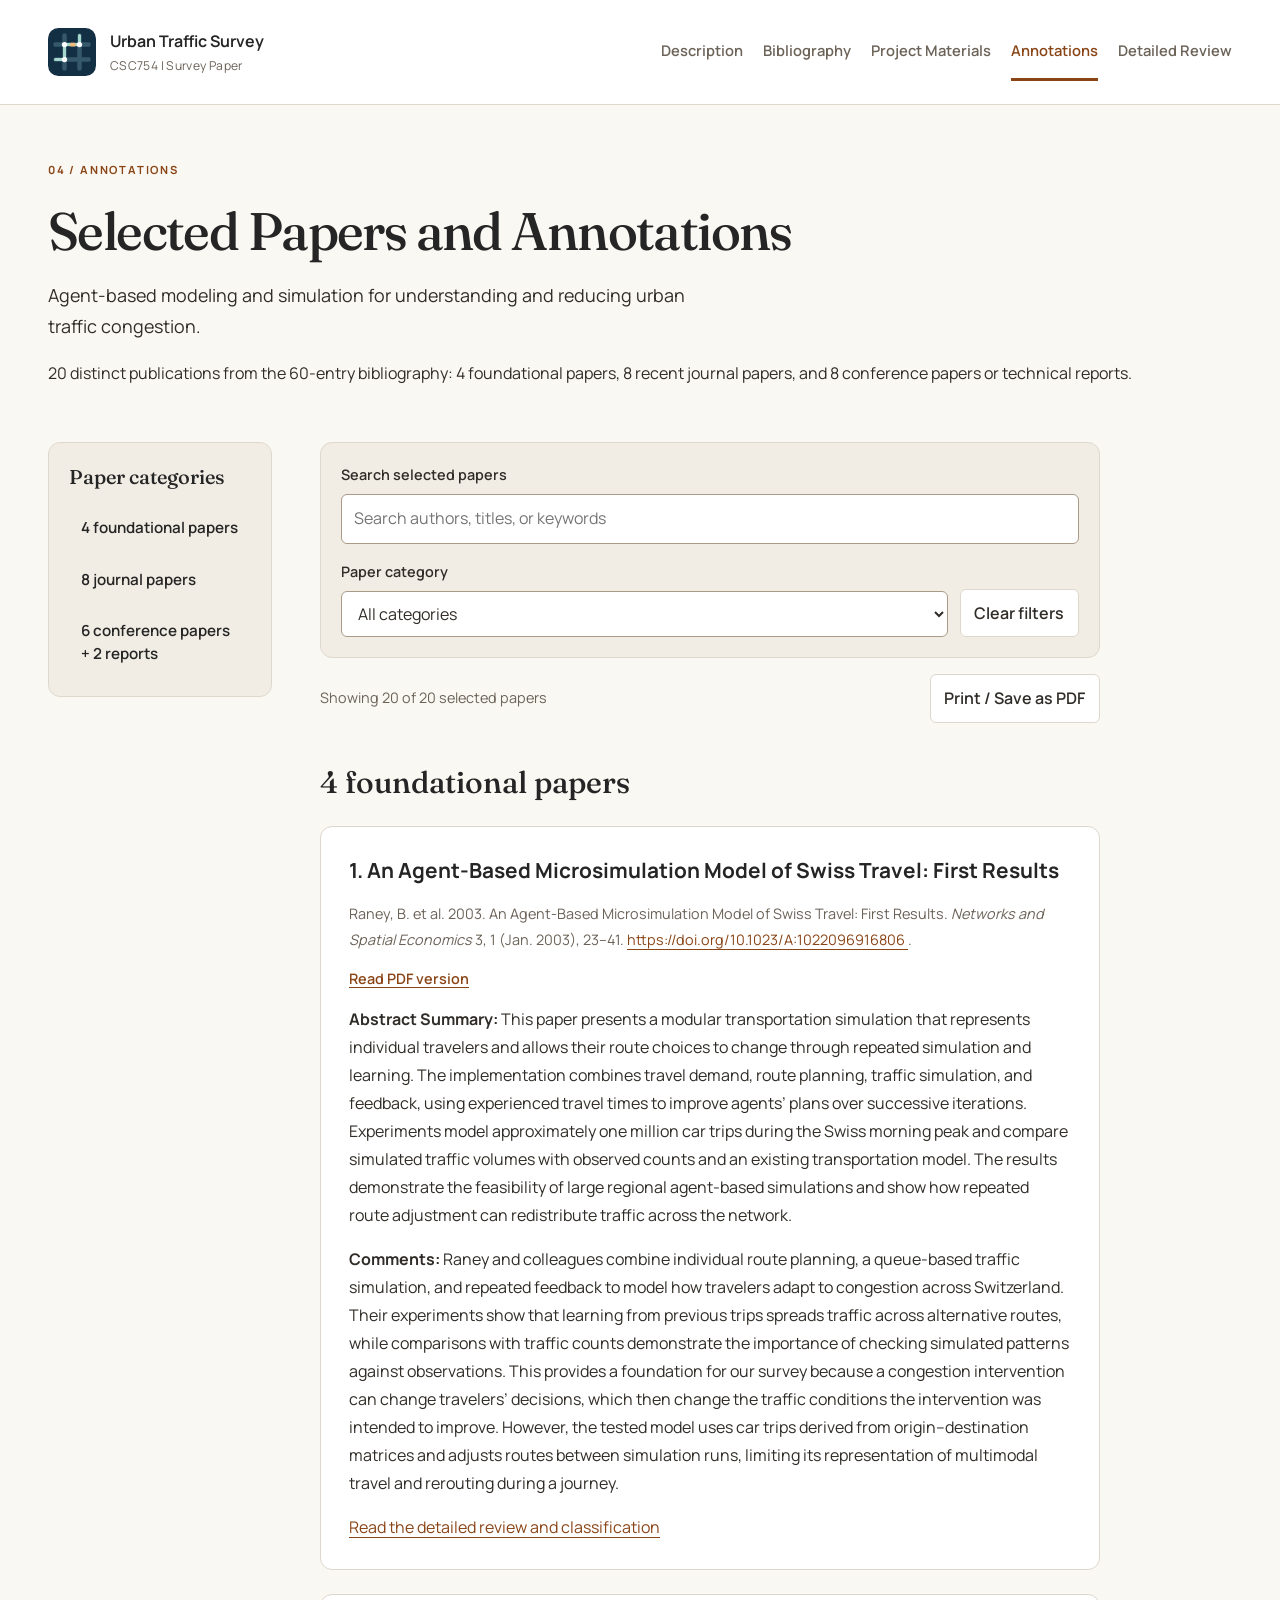
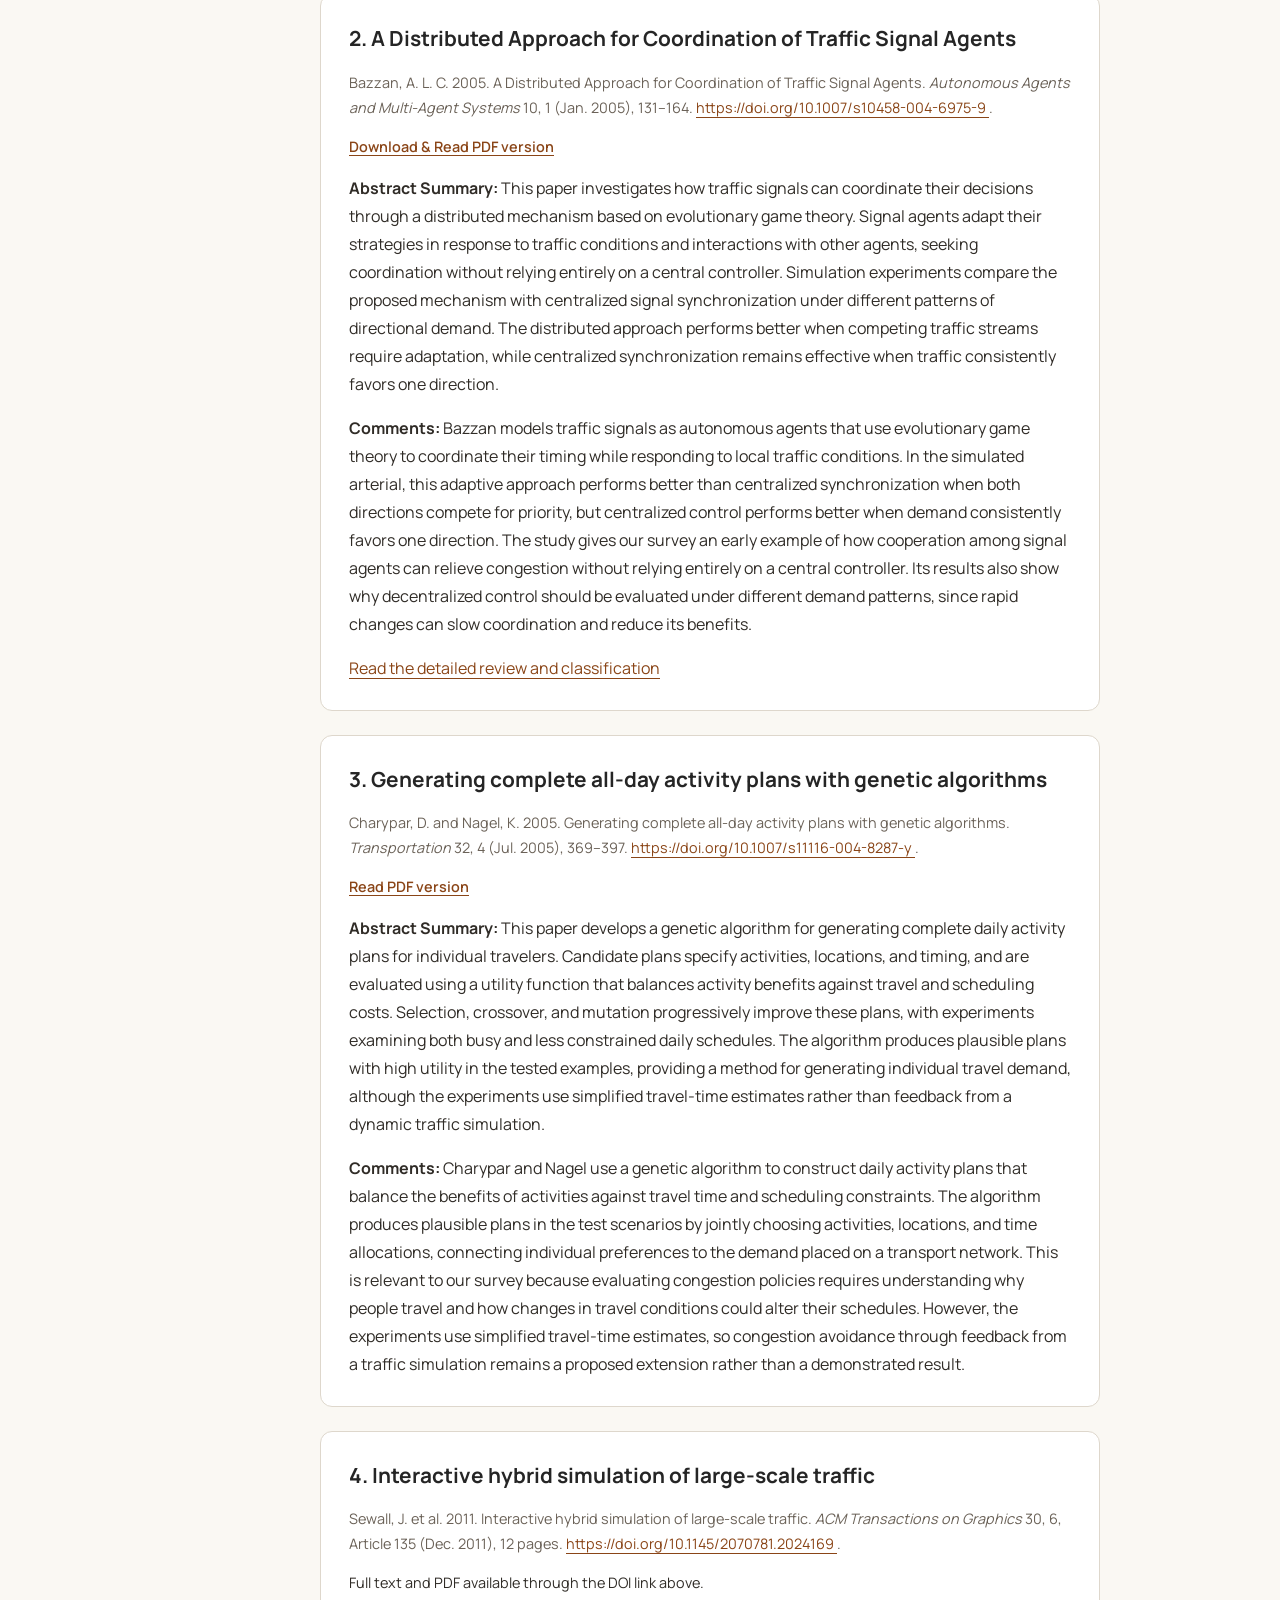
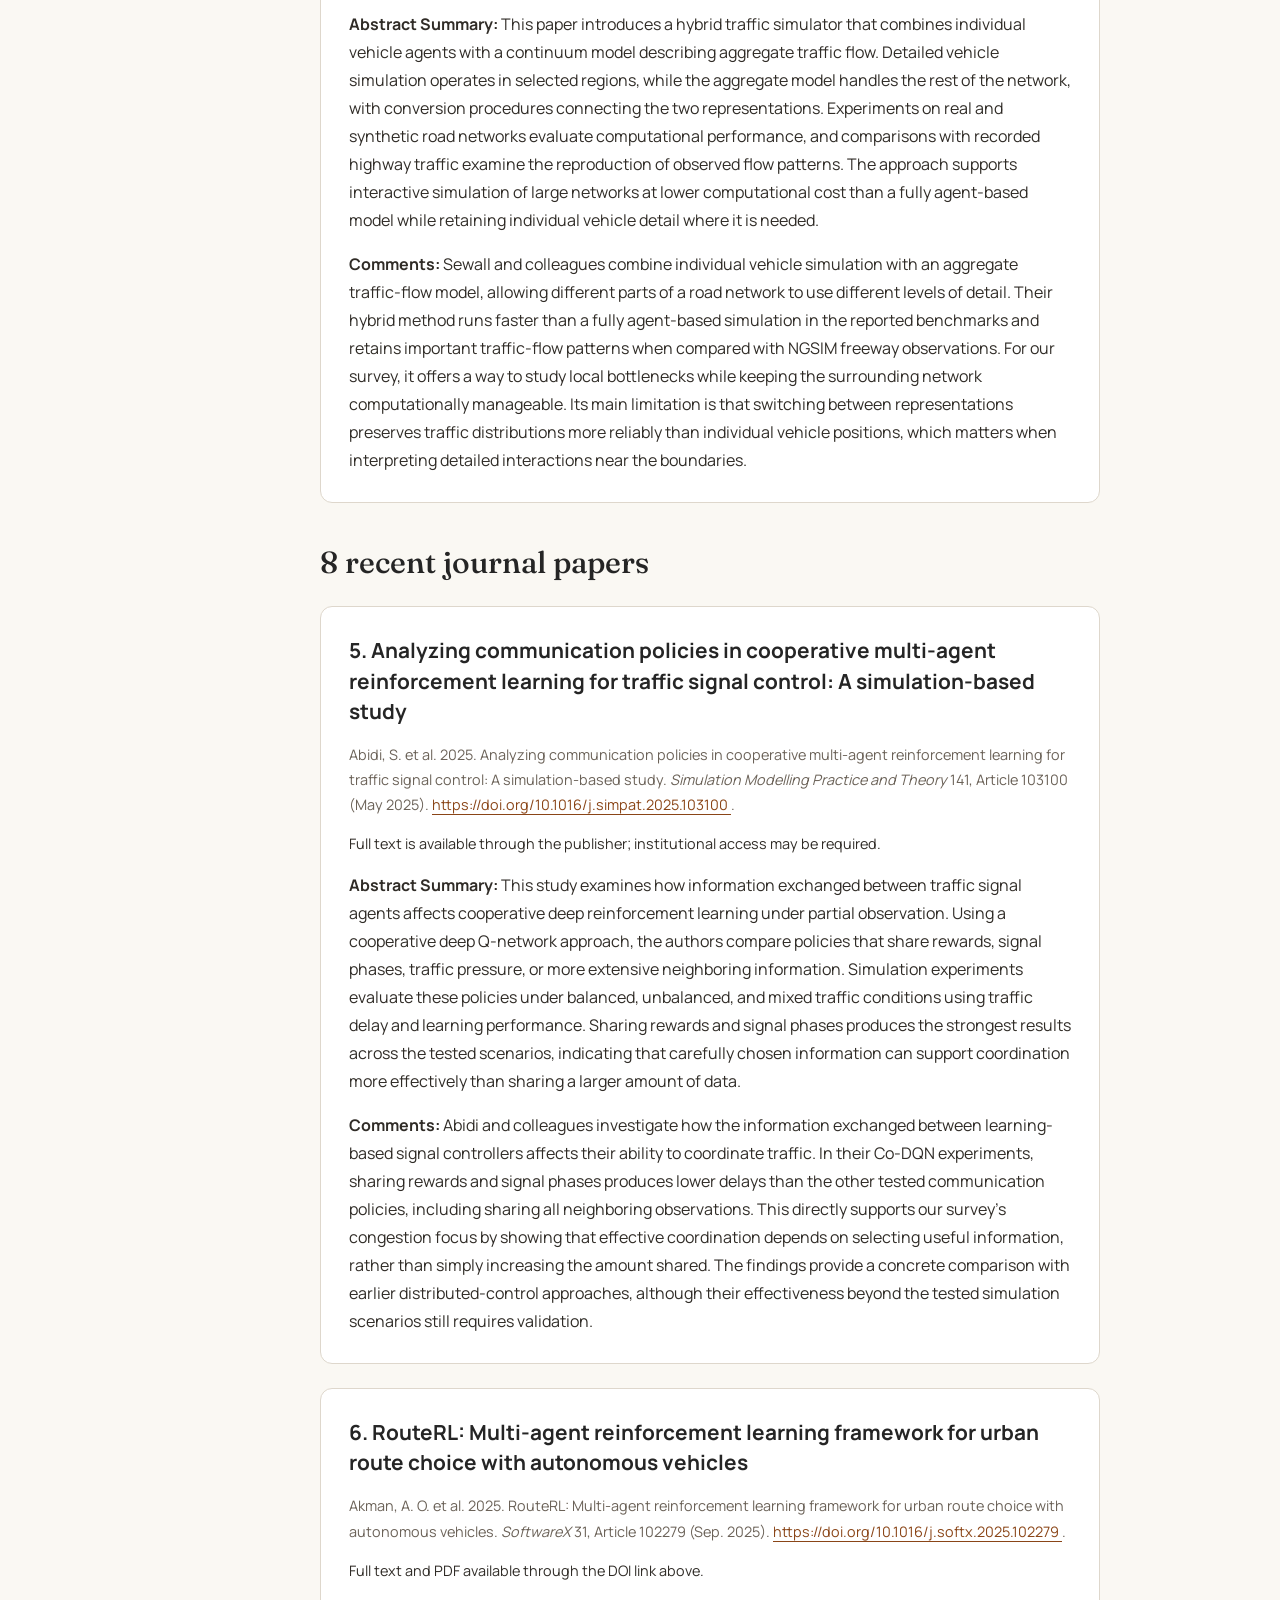
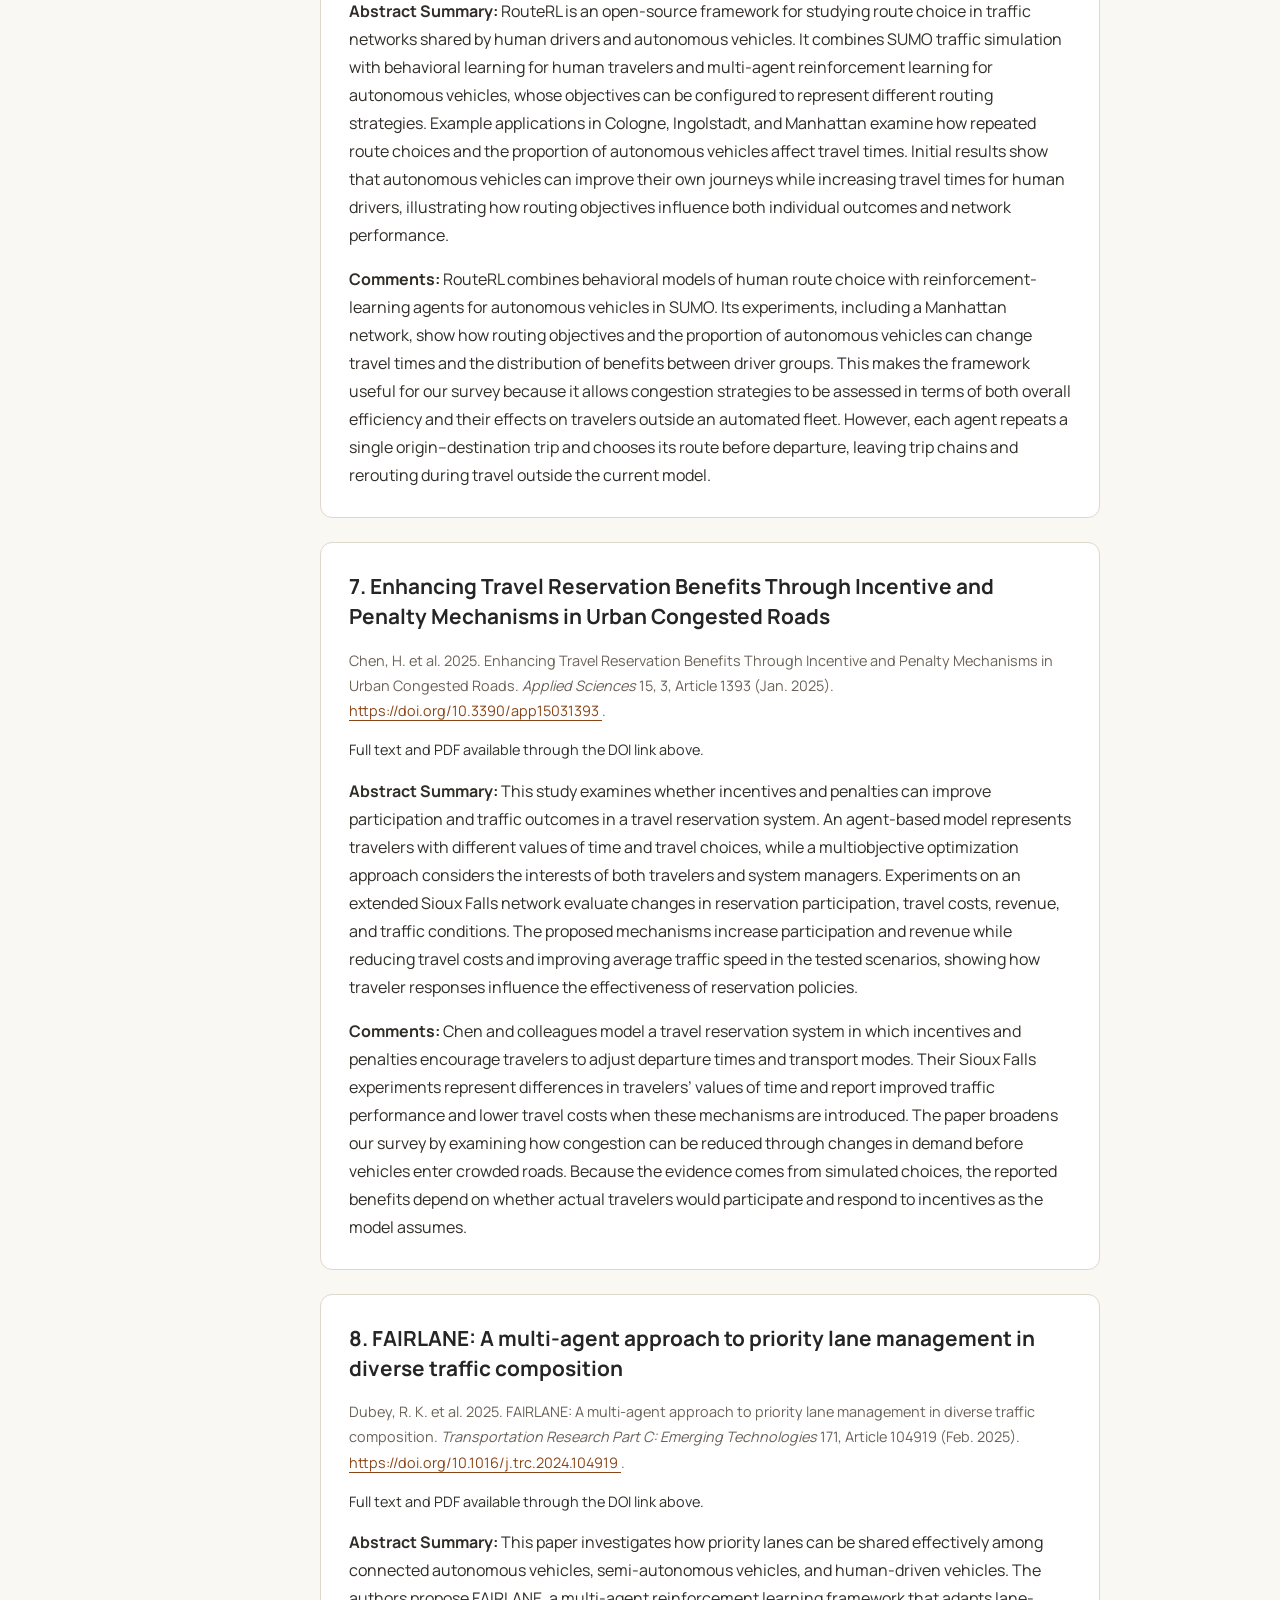
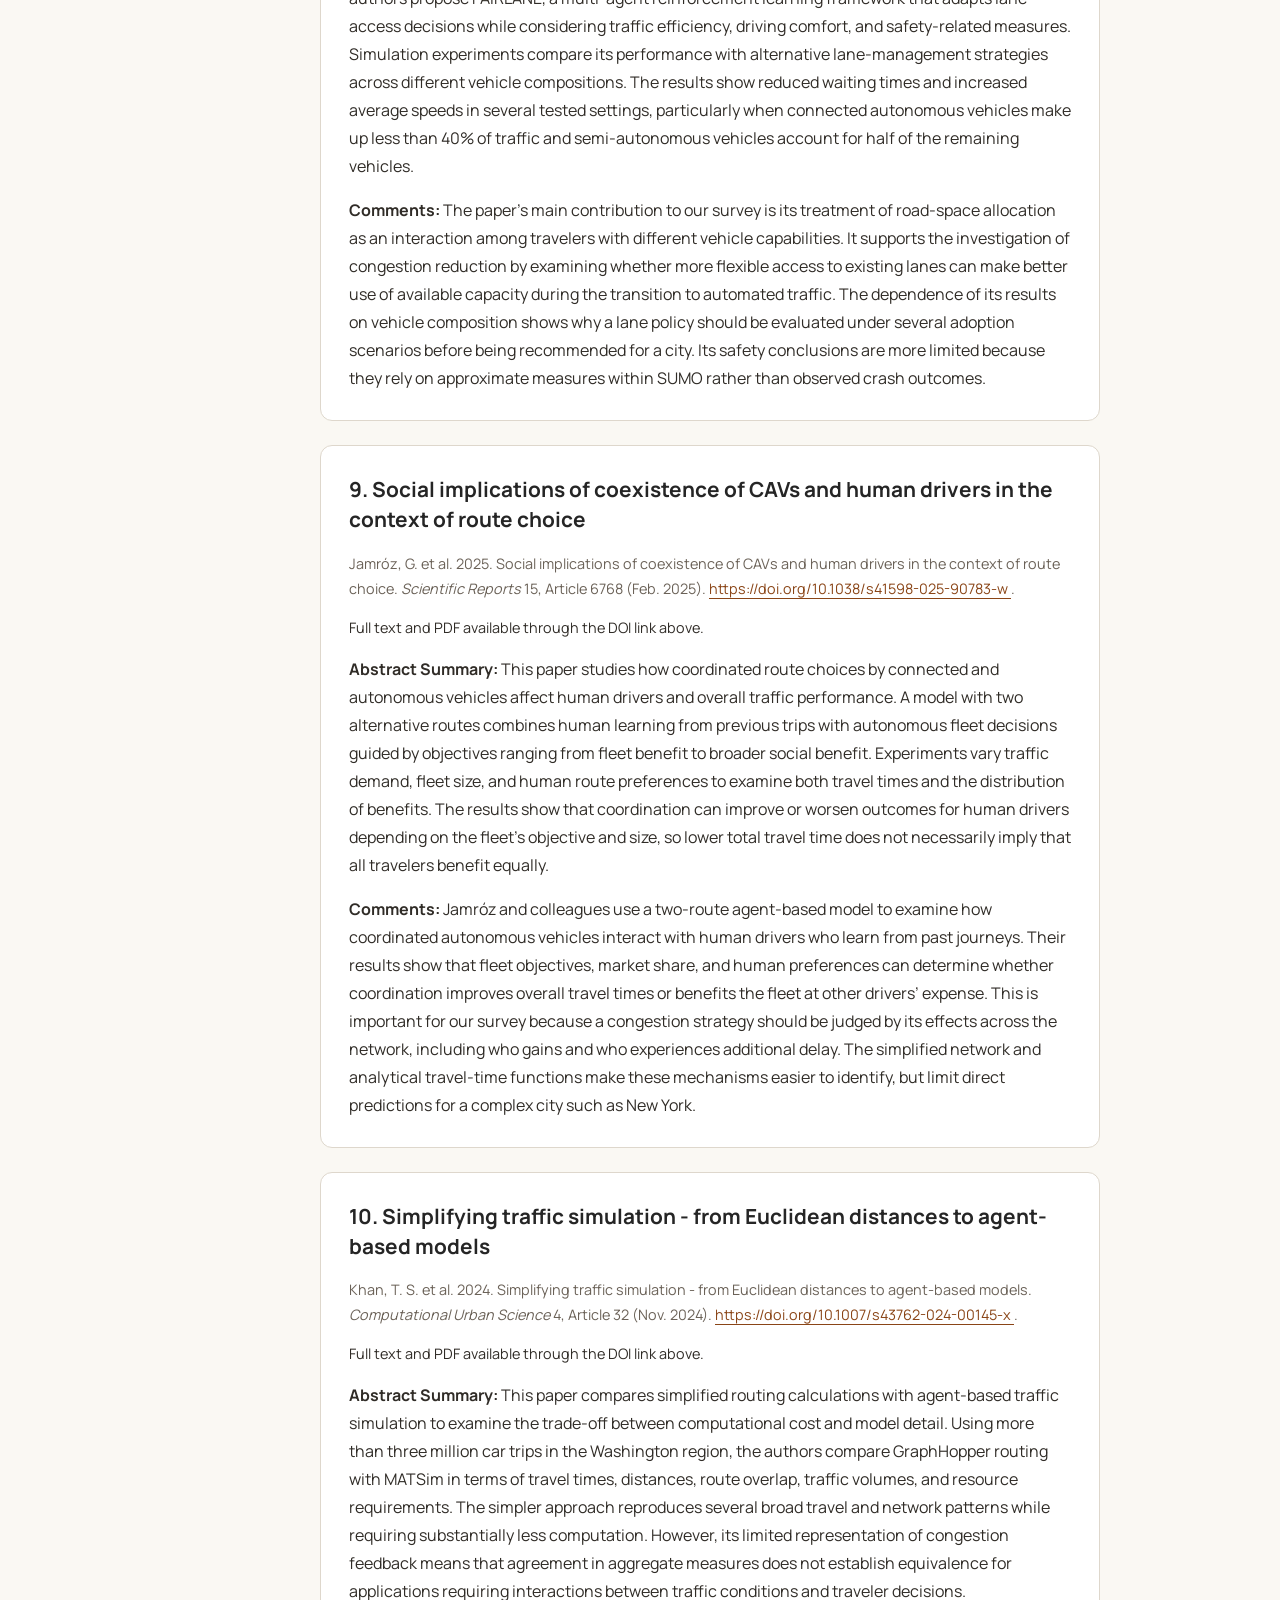
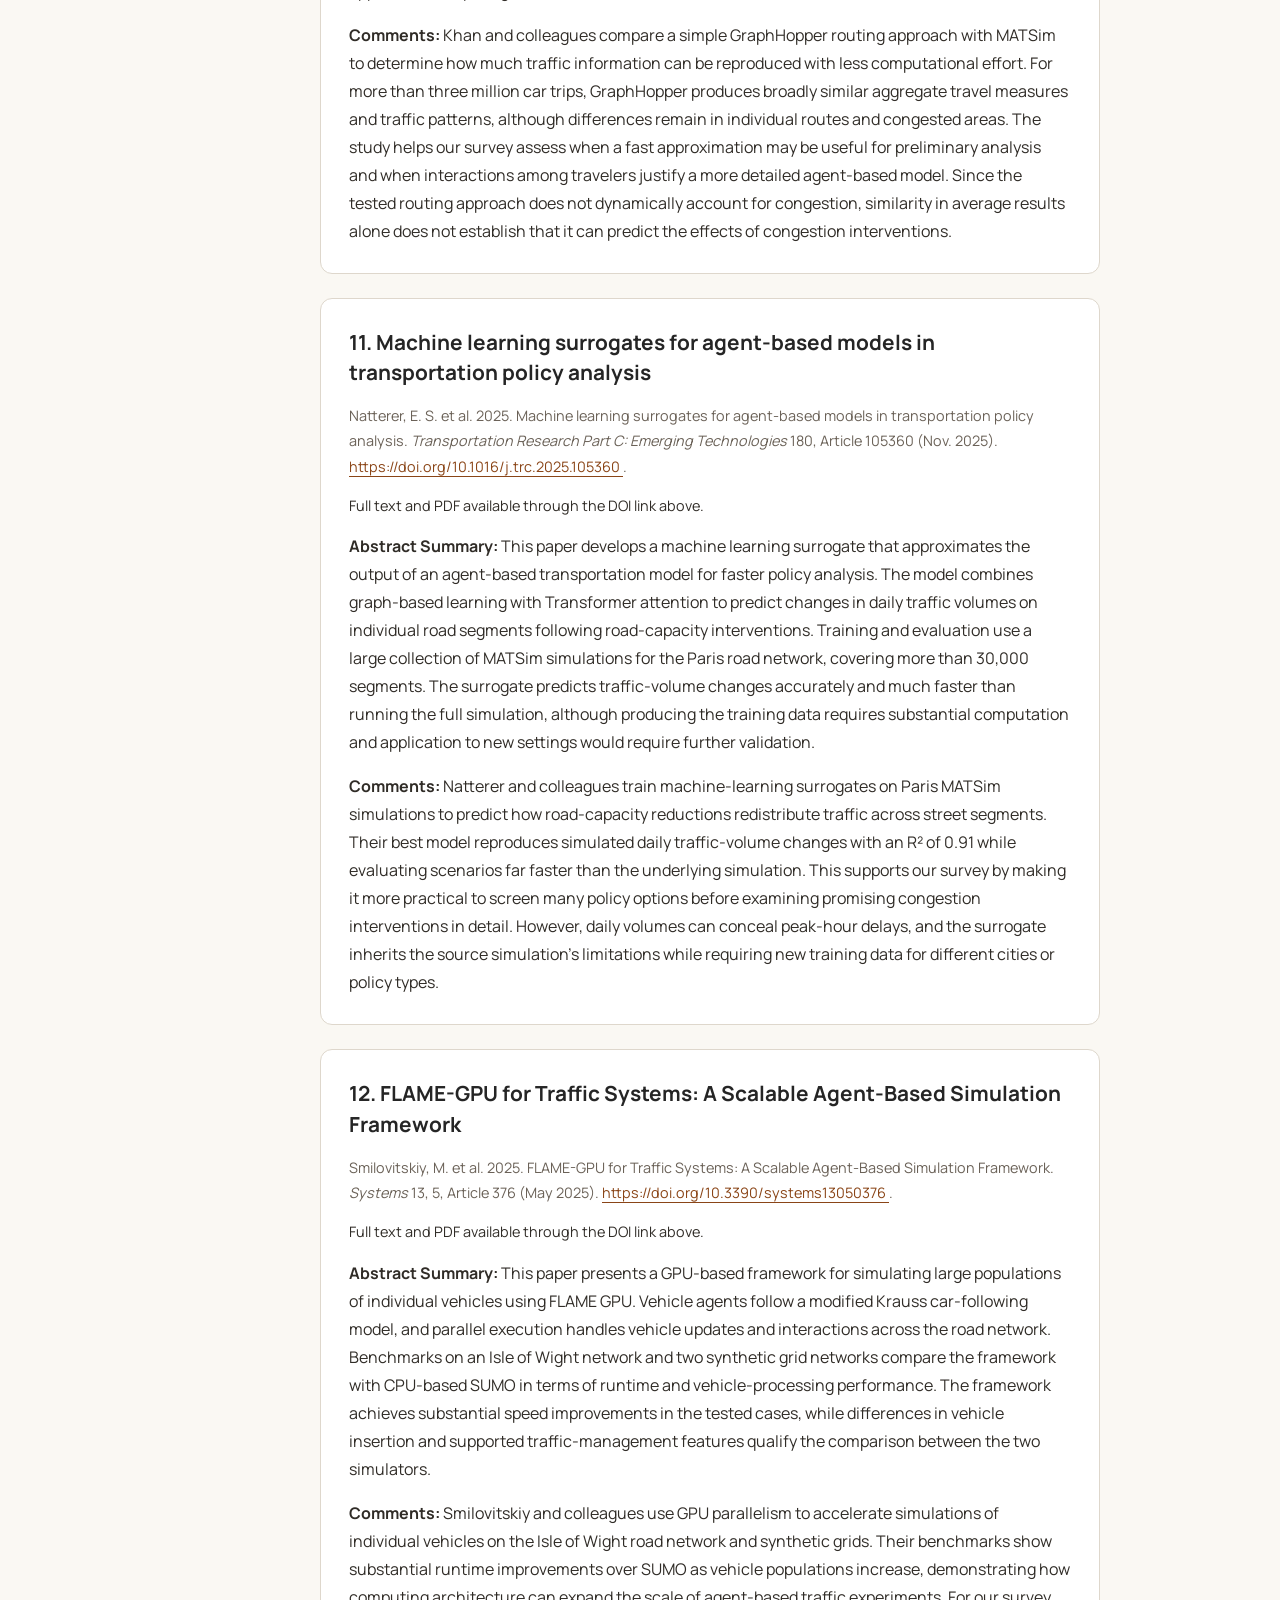
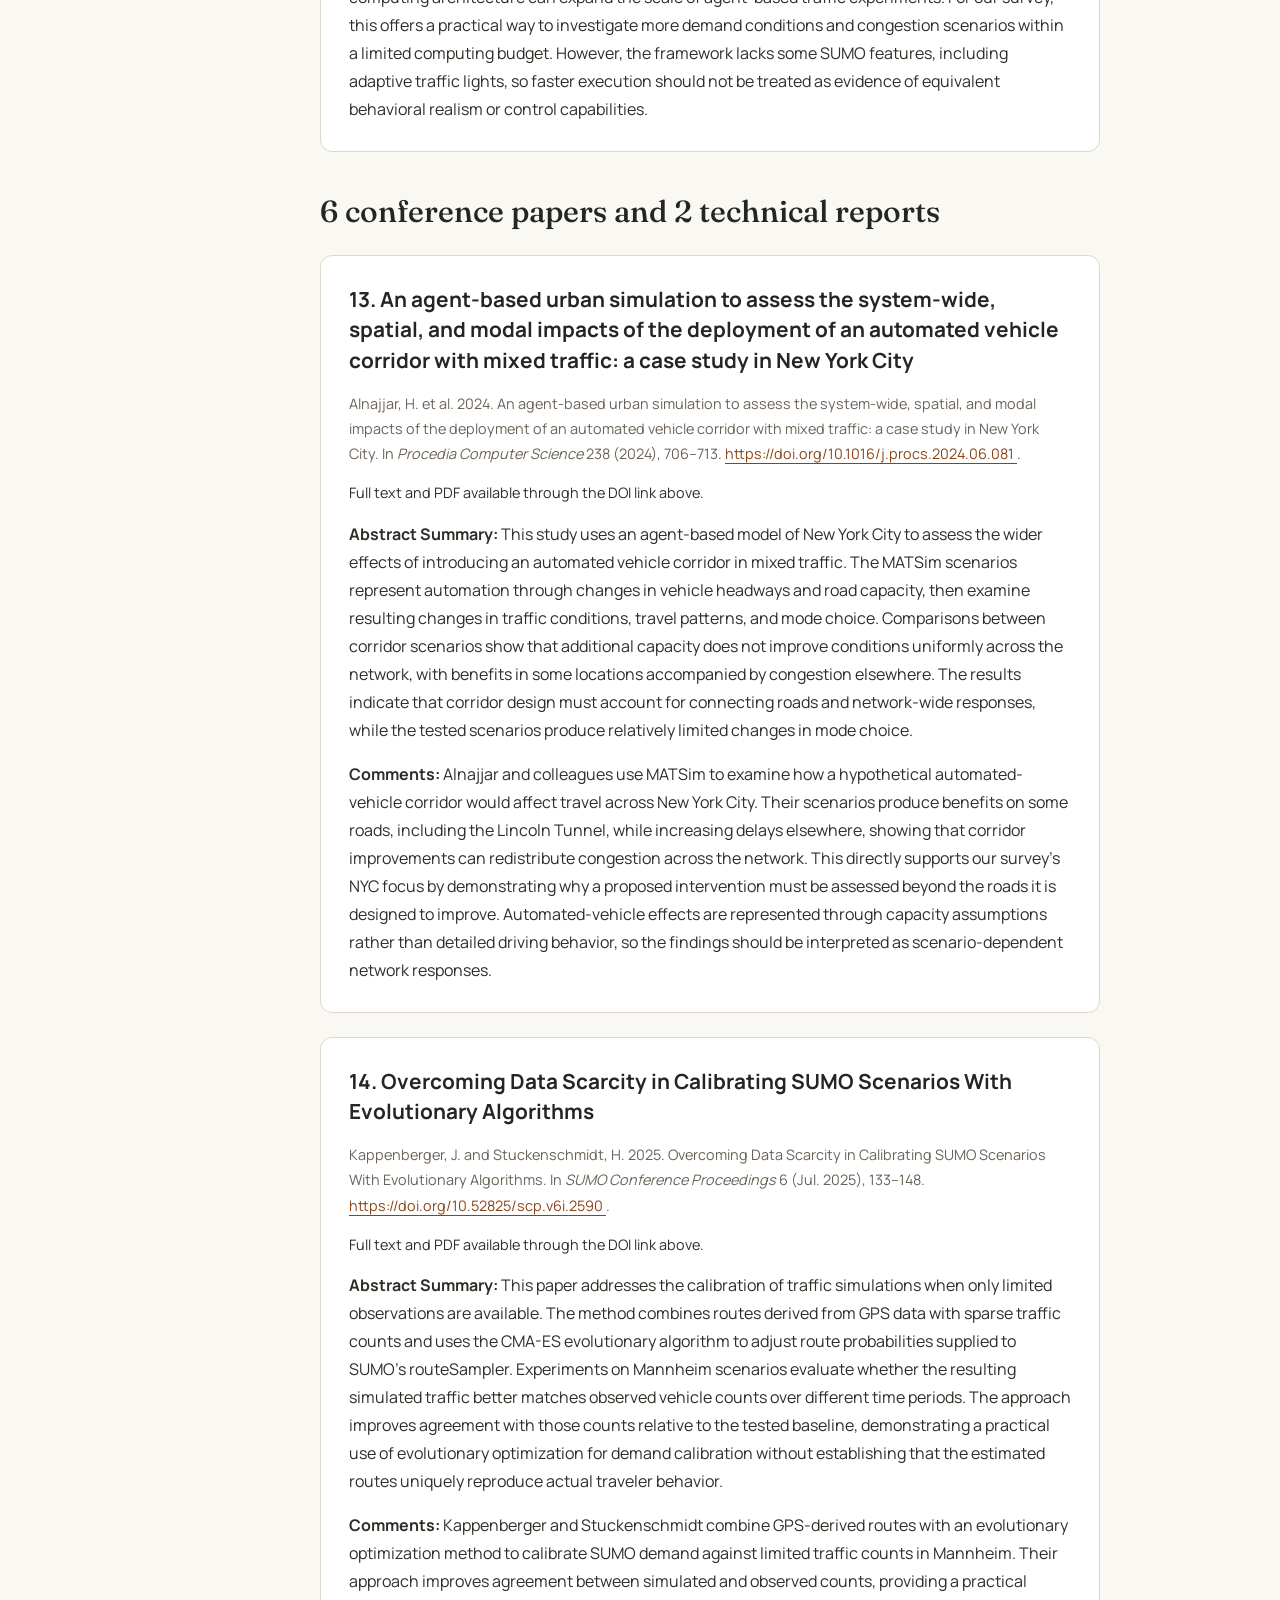
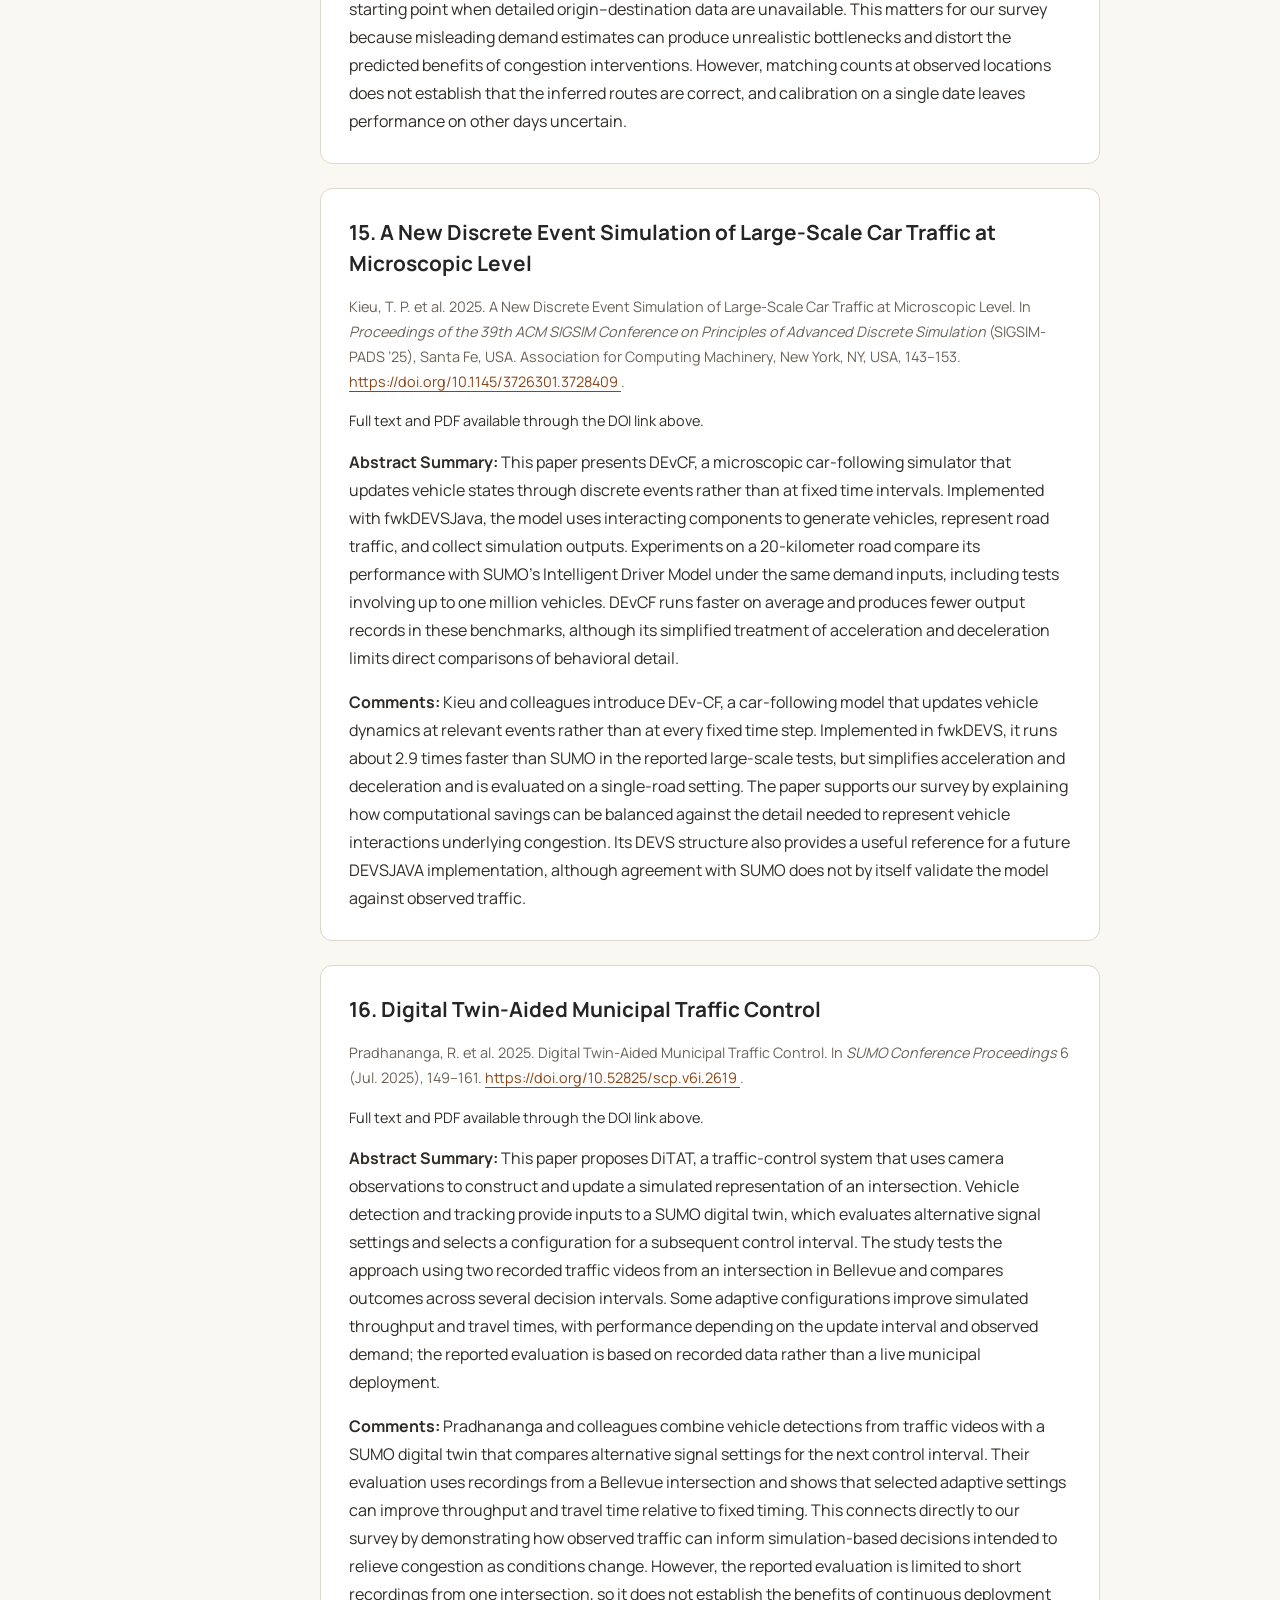
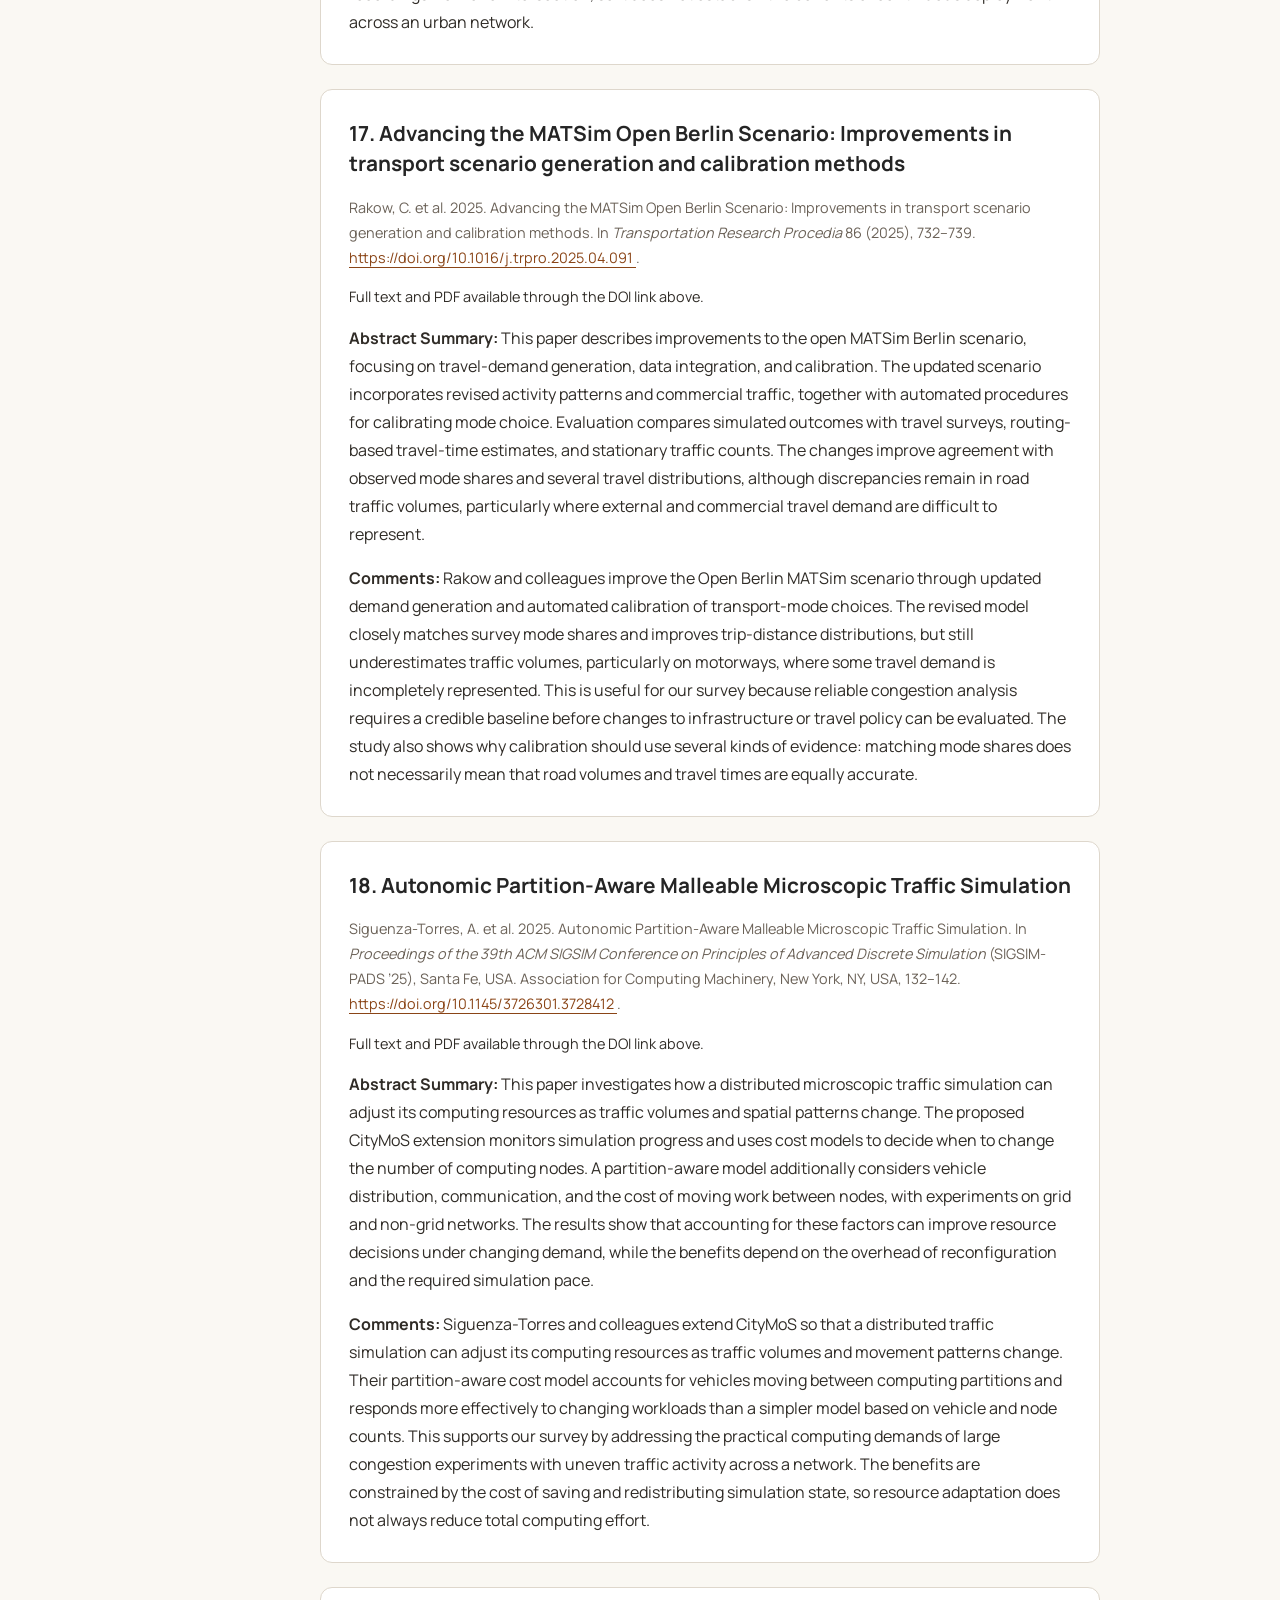
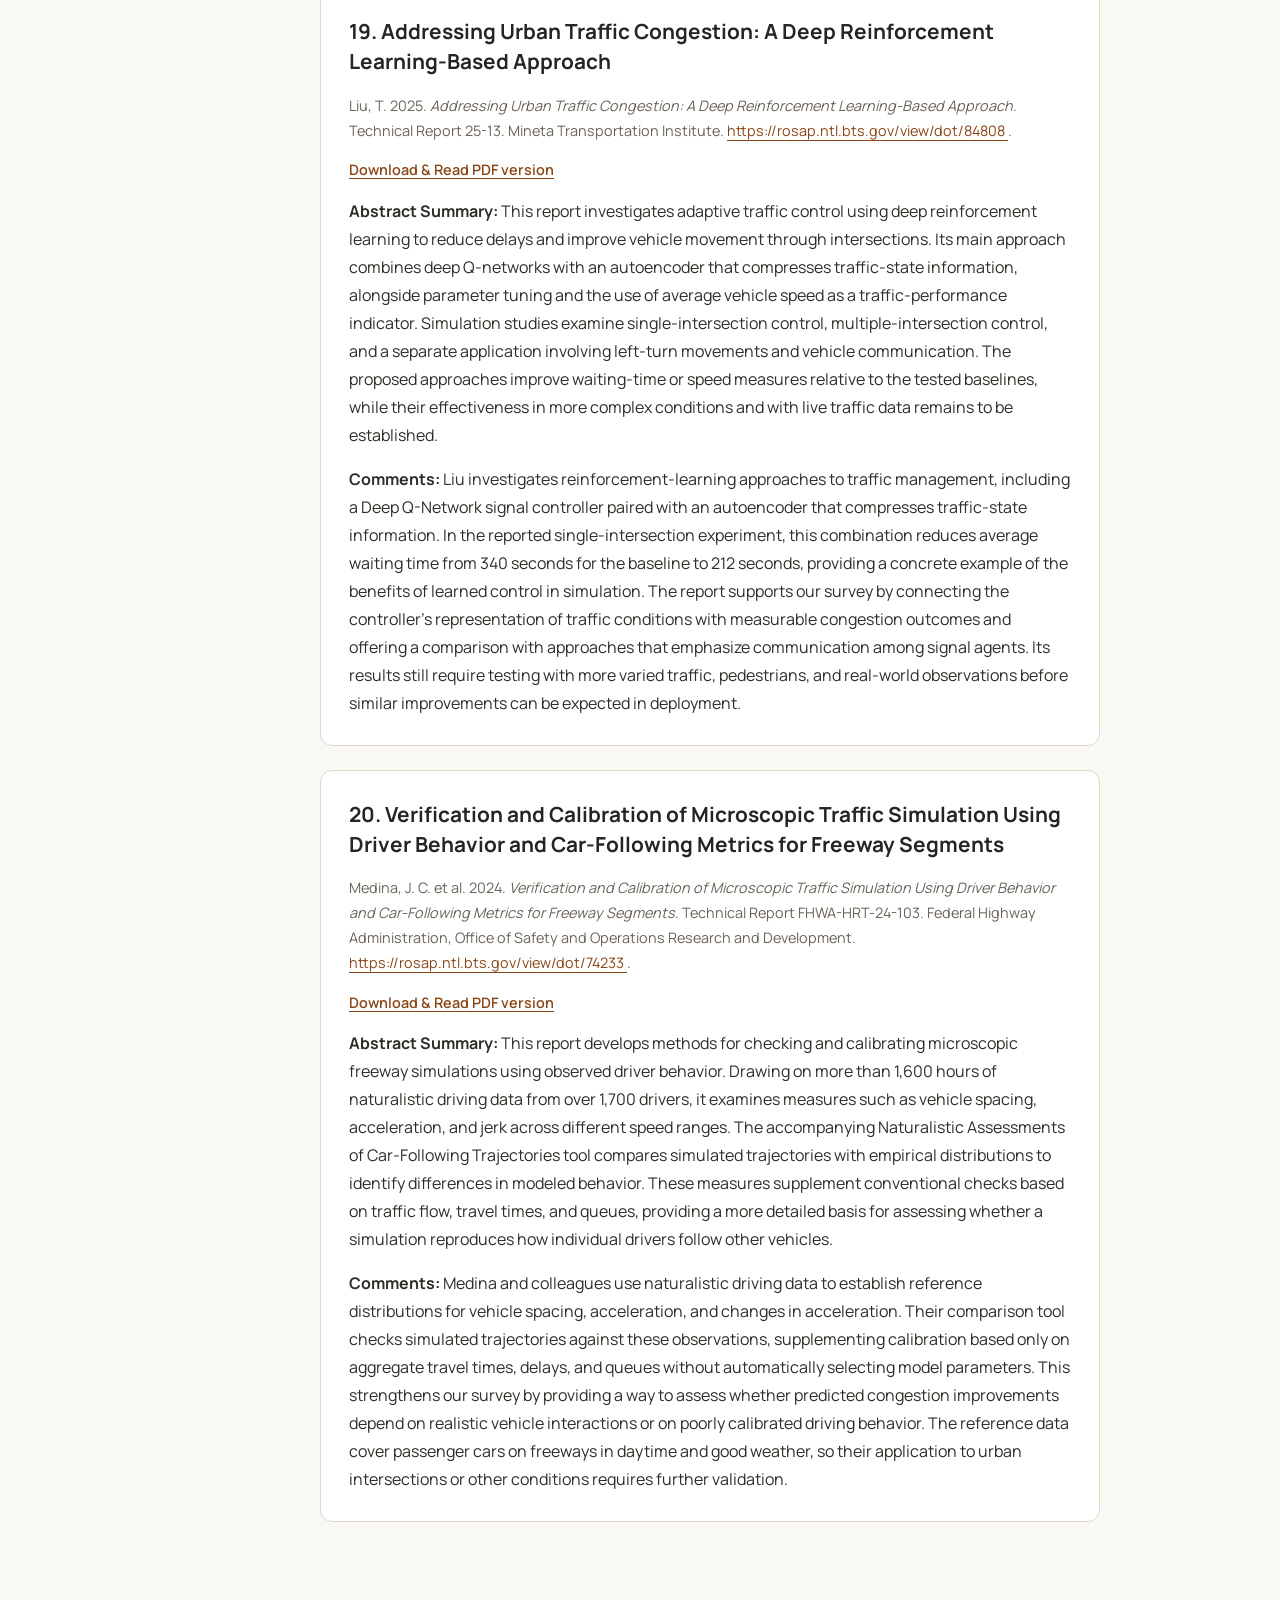
==== commit d947de41: "Added in 2 new detailed reviews with paper classifications along with a direct navigation link to ea" ====
--- a/annotations.html
+++ b/annotations.html
@@ -285,6 +285,11 @@
                             <strong>Comments:</strong>
                             Raney and colleagues combine individual route planning, a queue-based traffic simulation, and repeated feedback to model how travelers adapt to congestion across Switzerland. Their experiments show that learning from previous trips spreads traffic across alternative routes, while comparisons with traffic counts demonstrate the importance of checking simulated patterns against observations. This provides a foundation for our survey because a congestion intervention can change travelers’ decisions, which then change the traffic conditions the intervention was intended to improve. However, the tested model uses car trips derived from origin–destination matrices and adjusts routes between simulation runs, limiting its representation of multimodal travel and rerouting during a journey.                        
                         </p>
+                        <p>
+                            <a href="review.html#review-raney">
+                                Read the detailed review and classification
+                            </a>
+                        </p>
                     </article>
                     <!-- Paper 2 -->
                     <article class="paper-annotation" id="paper-6">
@@ -313,6 +318,11 @@
                         <p class="brief-comments">
                             <strong>Comments:</strong>
                             Bazzan models traffic signals as autonomous agents that use evolutionary game theory to coordinate their timing while responding to local traffic conditions. In the simulated arterial, this adaptive approach performs better than centralized synchronization when both directions compete for priority, but centralized control performs better when demand consistently favors one direction. The study gives our survey an early example of how cooperation among signal agents can relieve congestion without relying entirely on a central controller. Its results also show why decentralized control should be evaluated under different demand patterns, since rapid changes can slow coordination and reduce its benefits.
+                        </p>
+                        <p>
+                            <a href="review.html#review-bazzan">
+                                Read the detailed review and classification
+                            </a>
                         </p>
                     </article>
                     <!-- Paper 3 -->
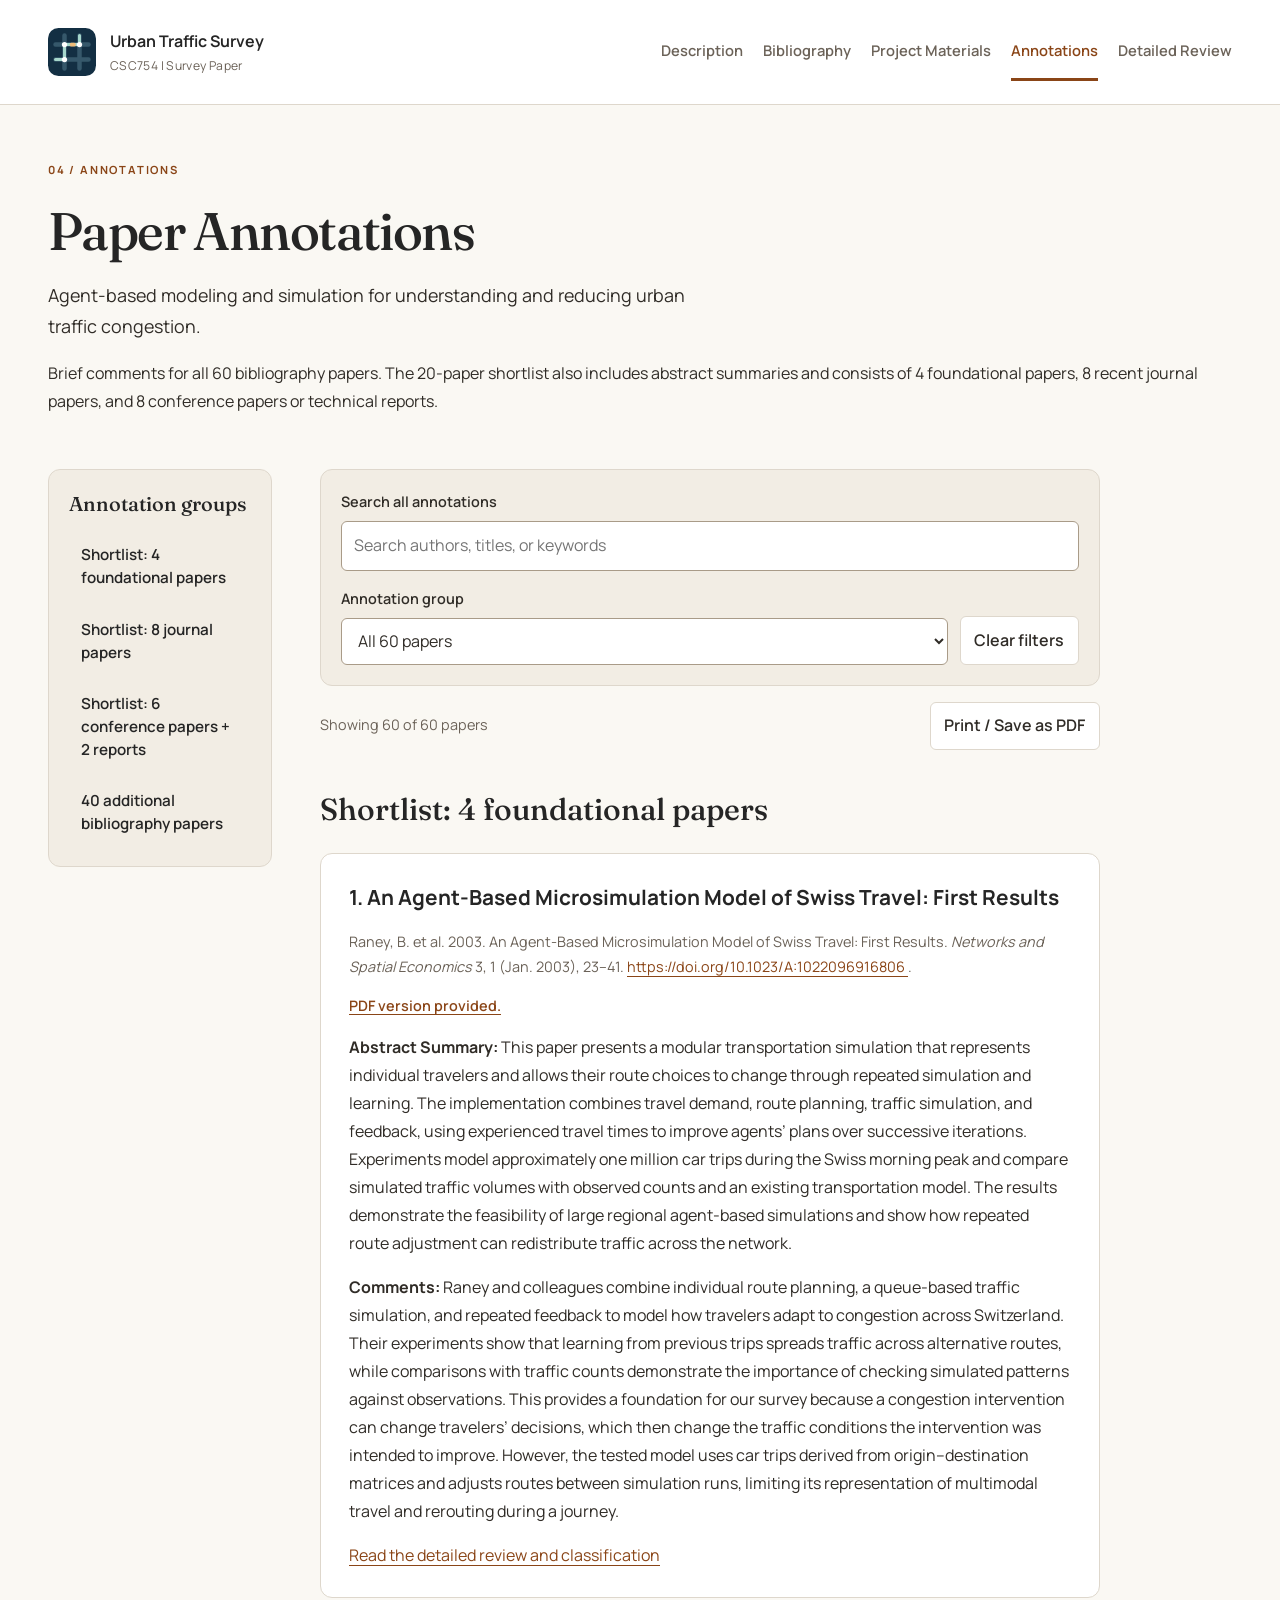
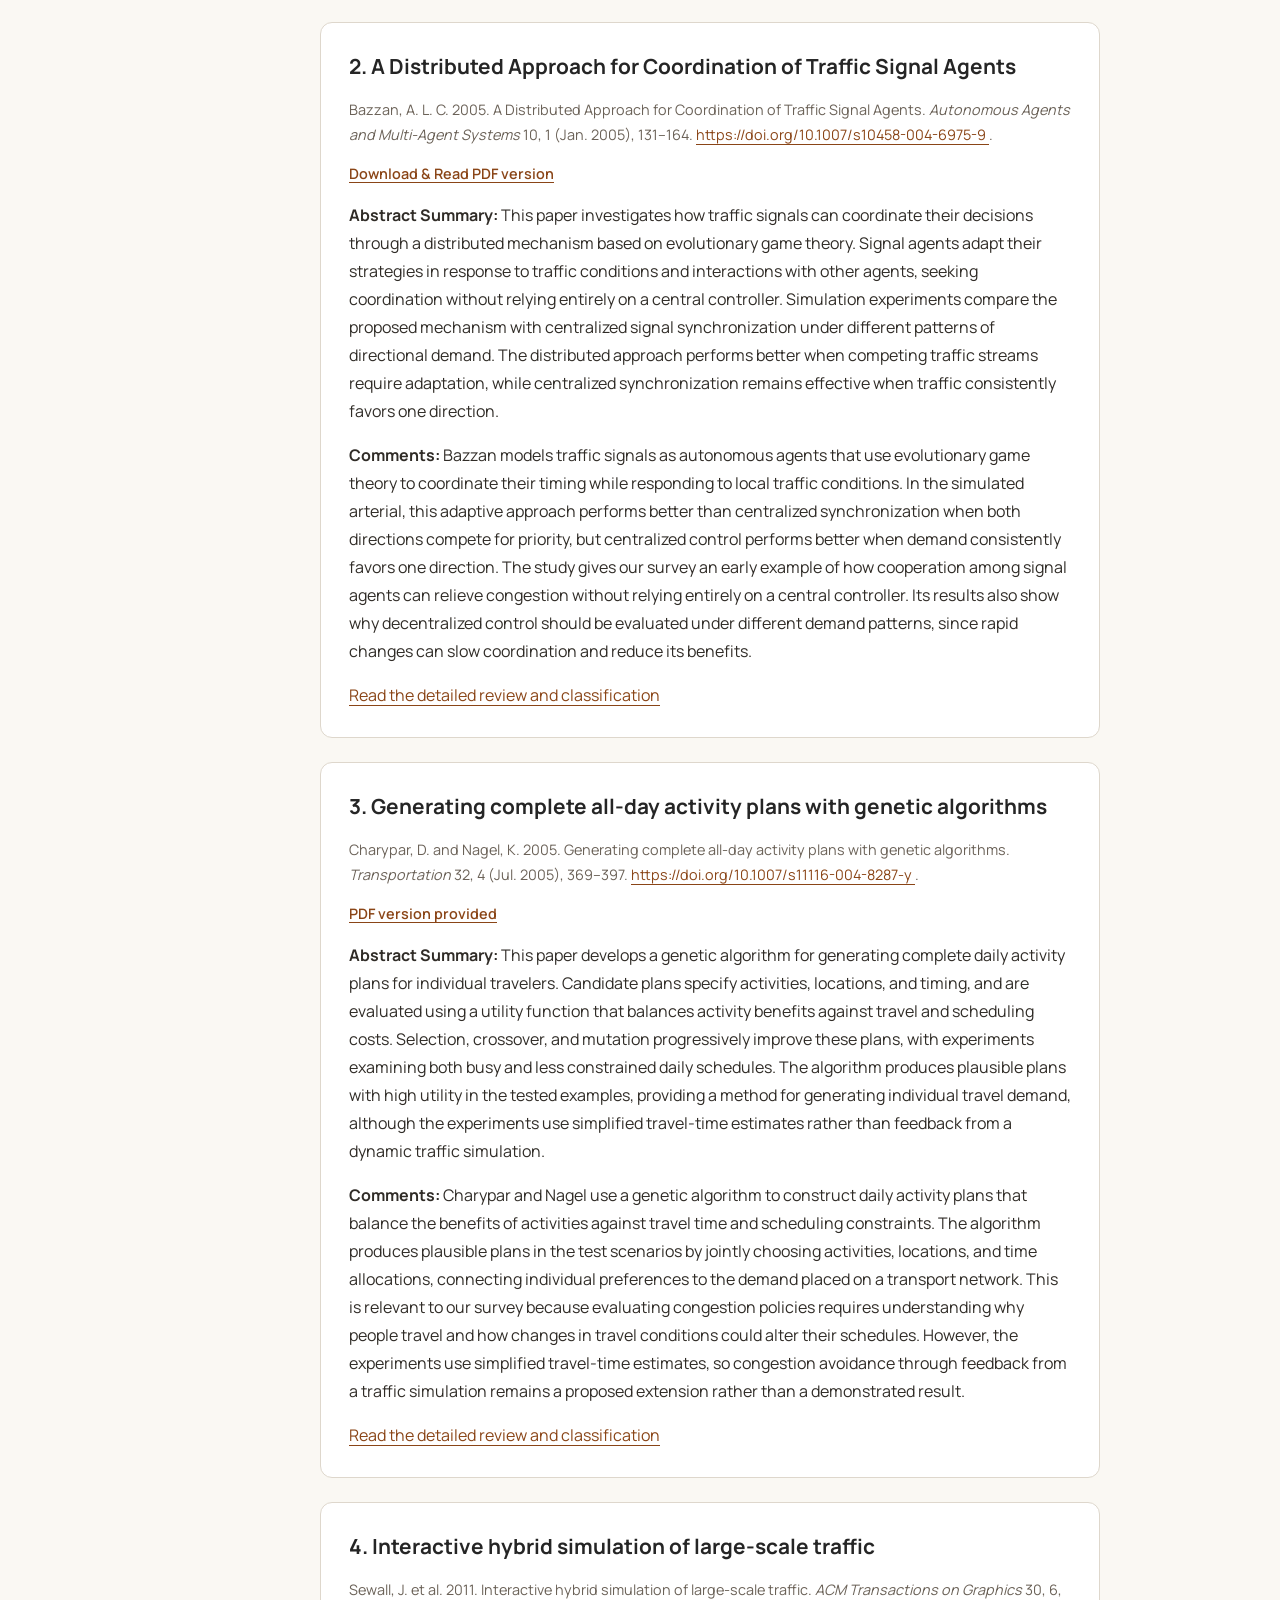
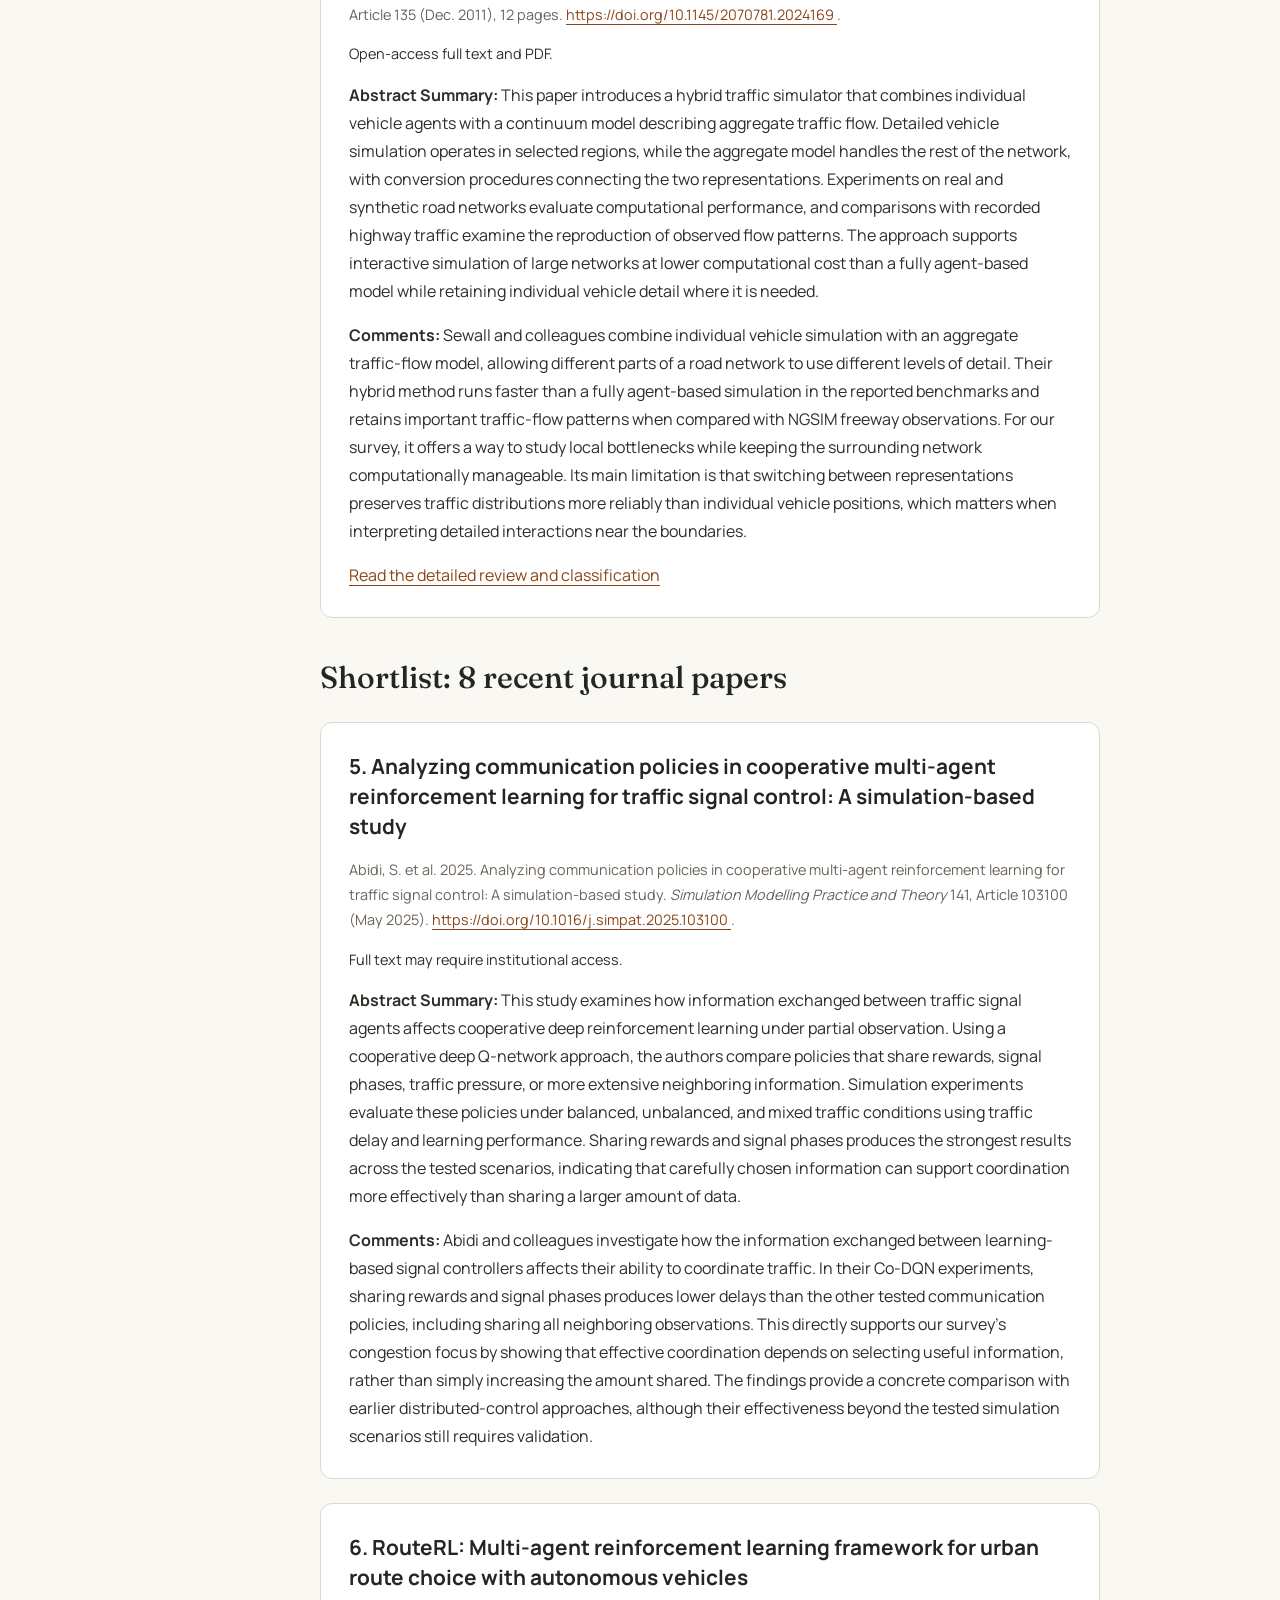
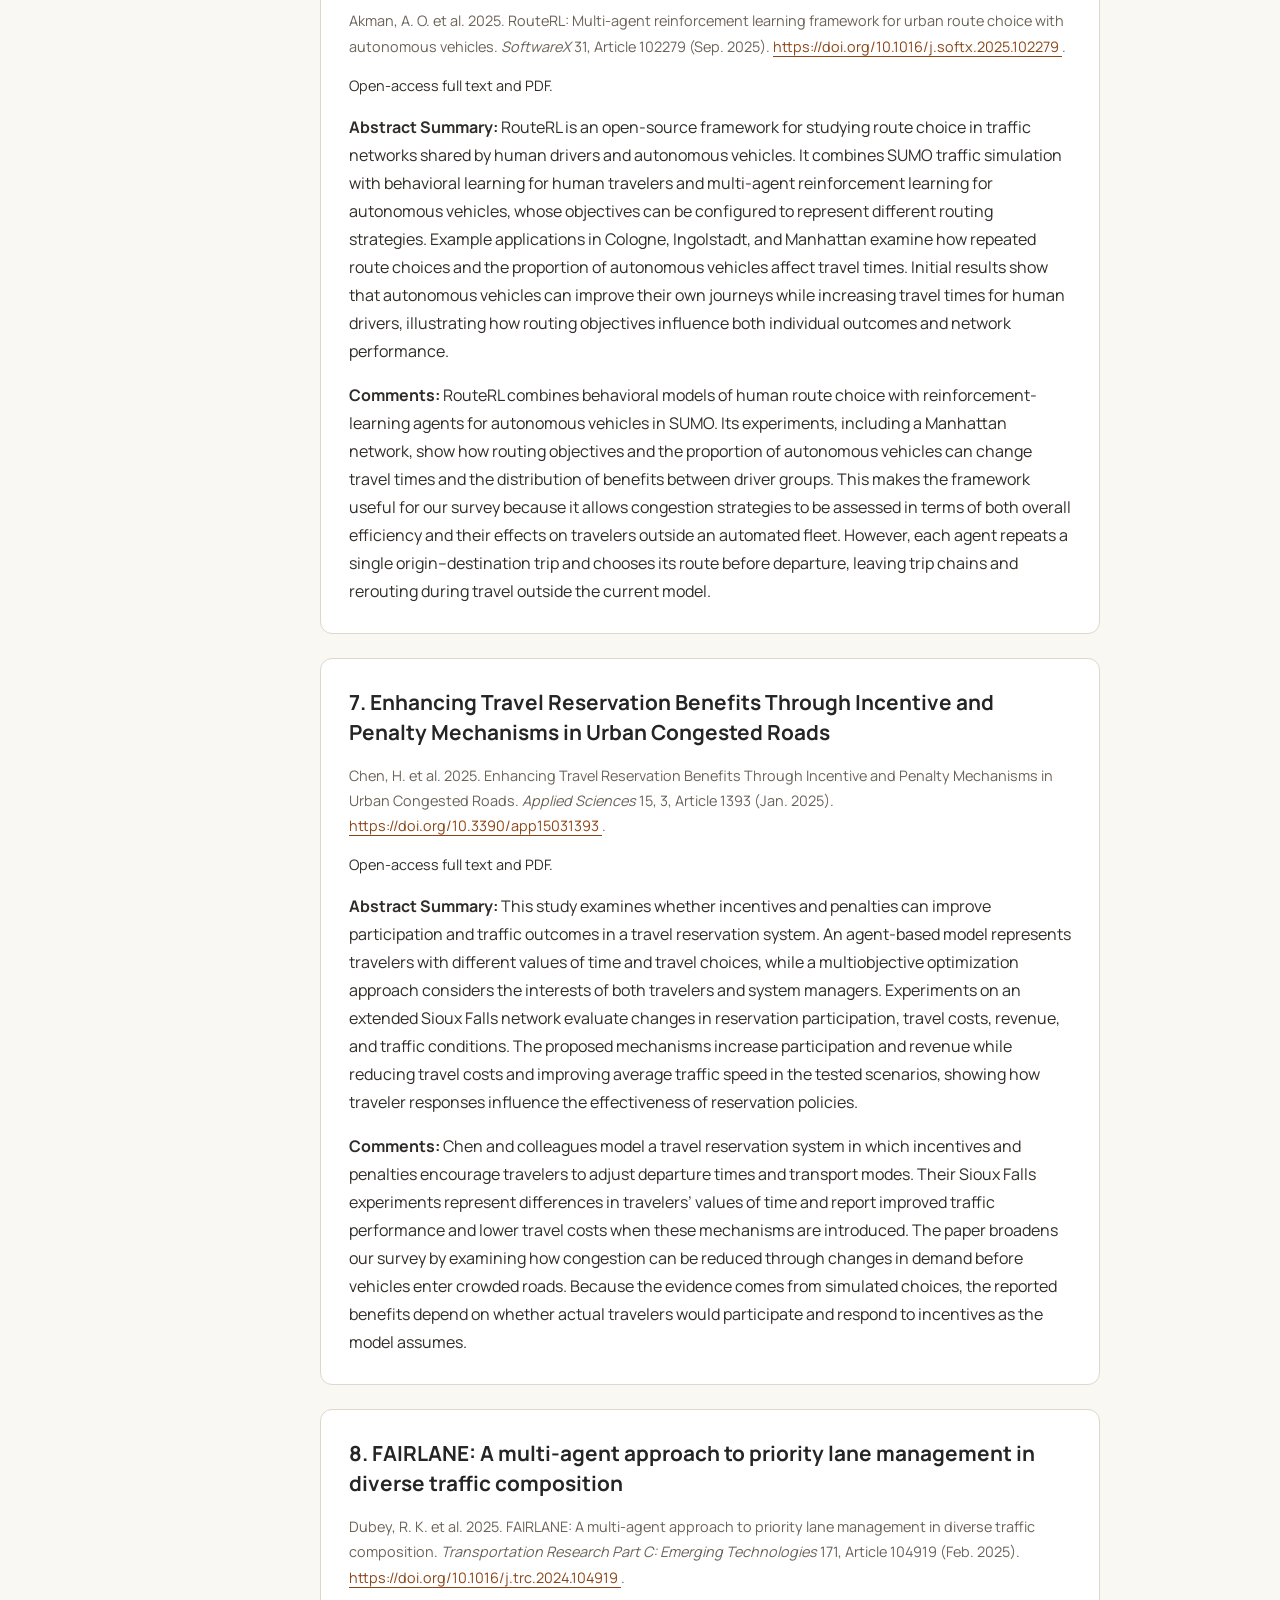
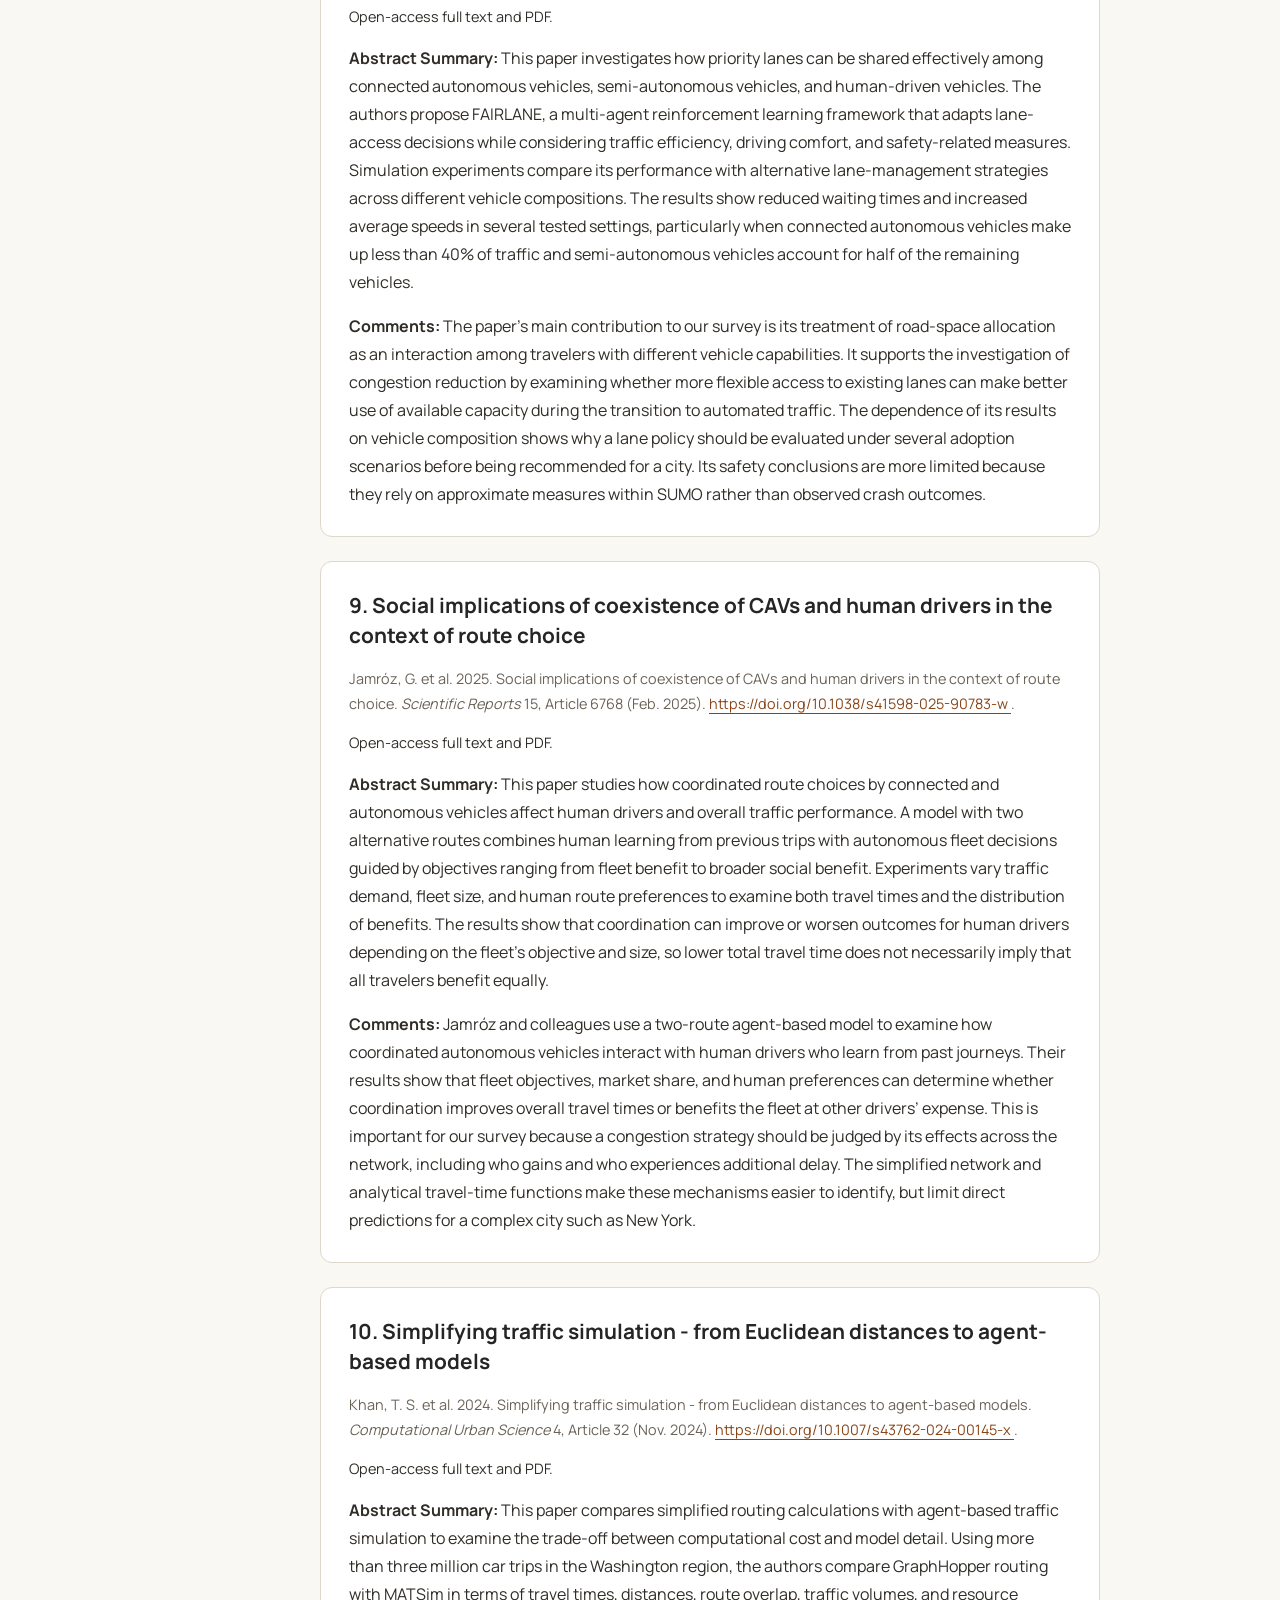
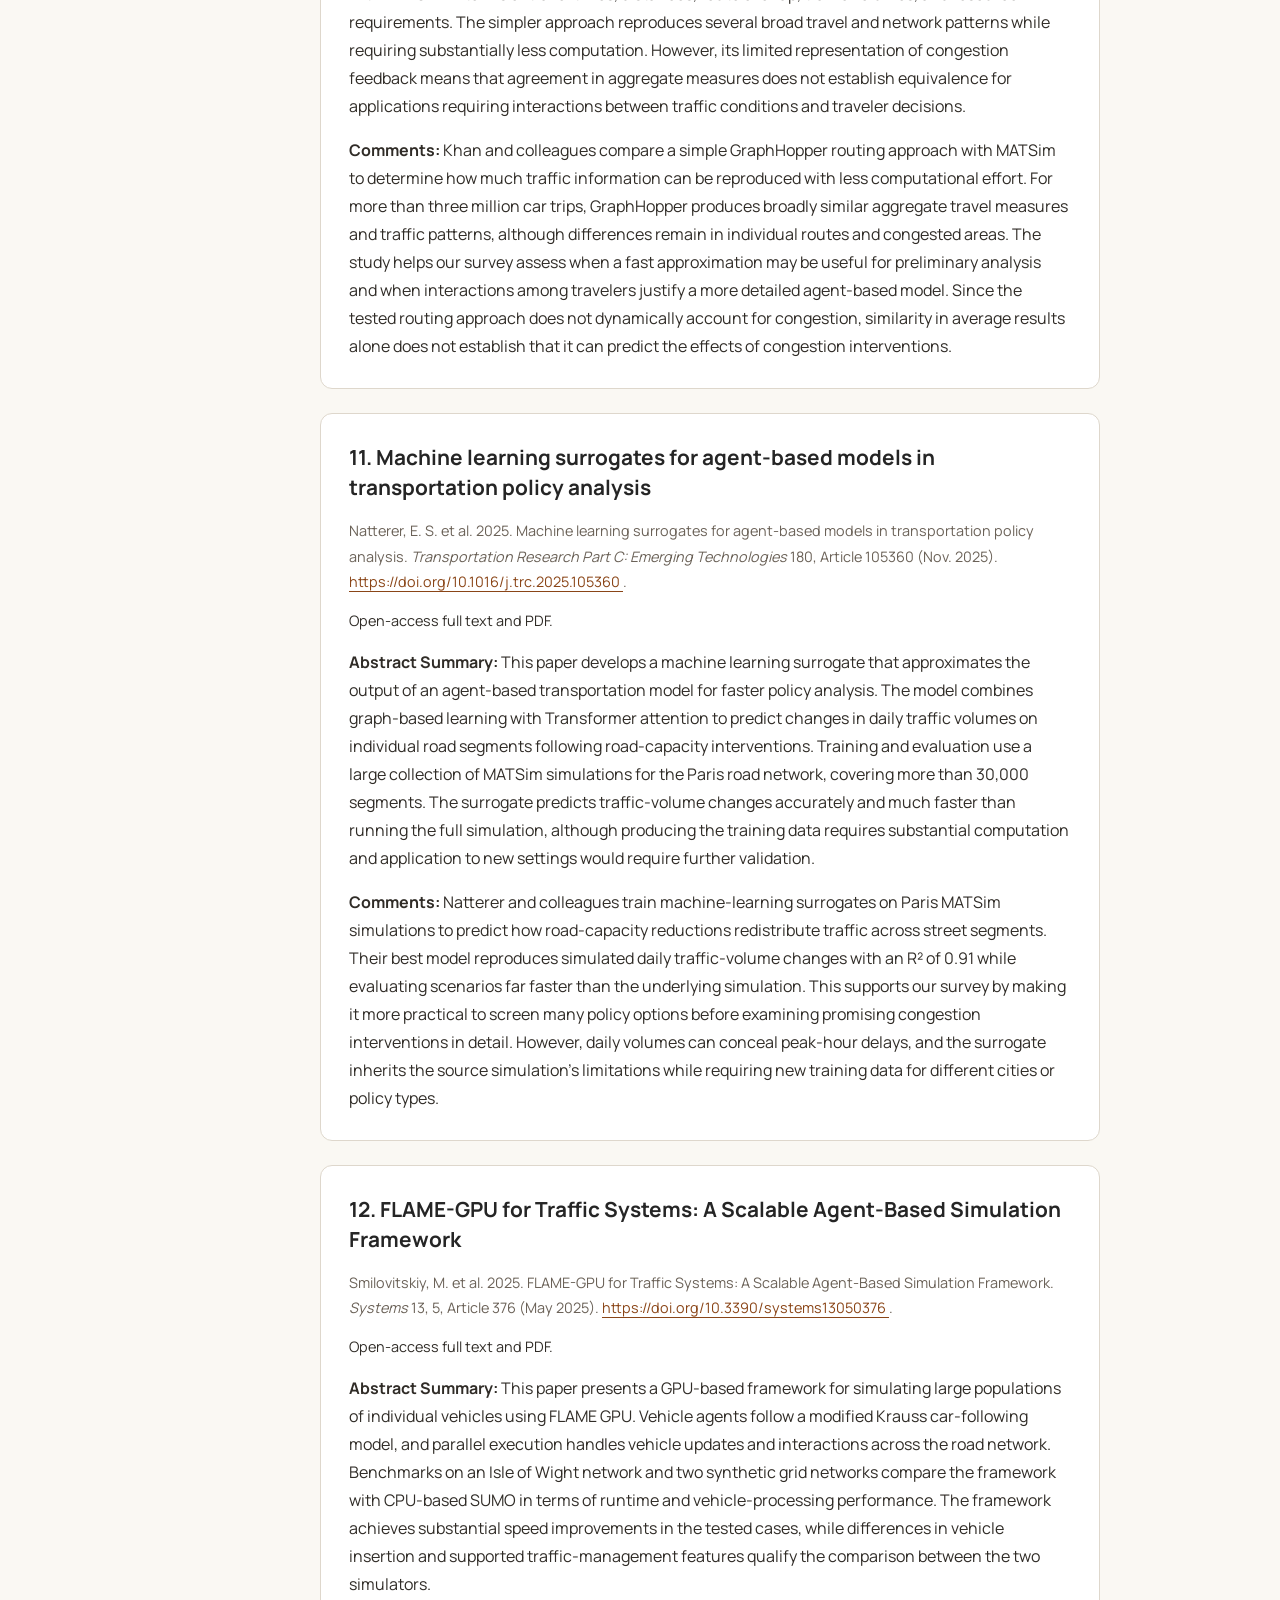
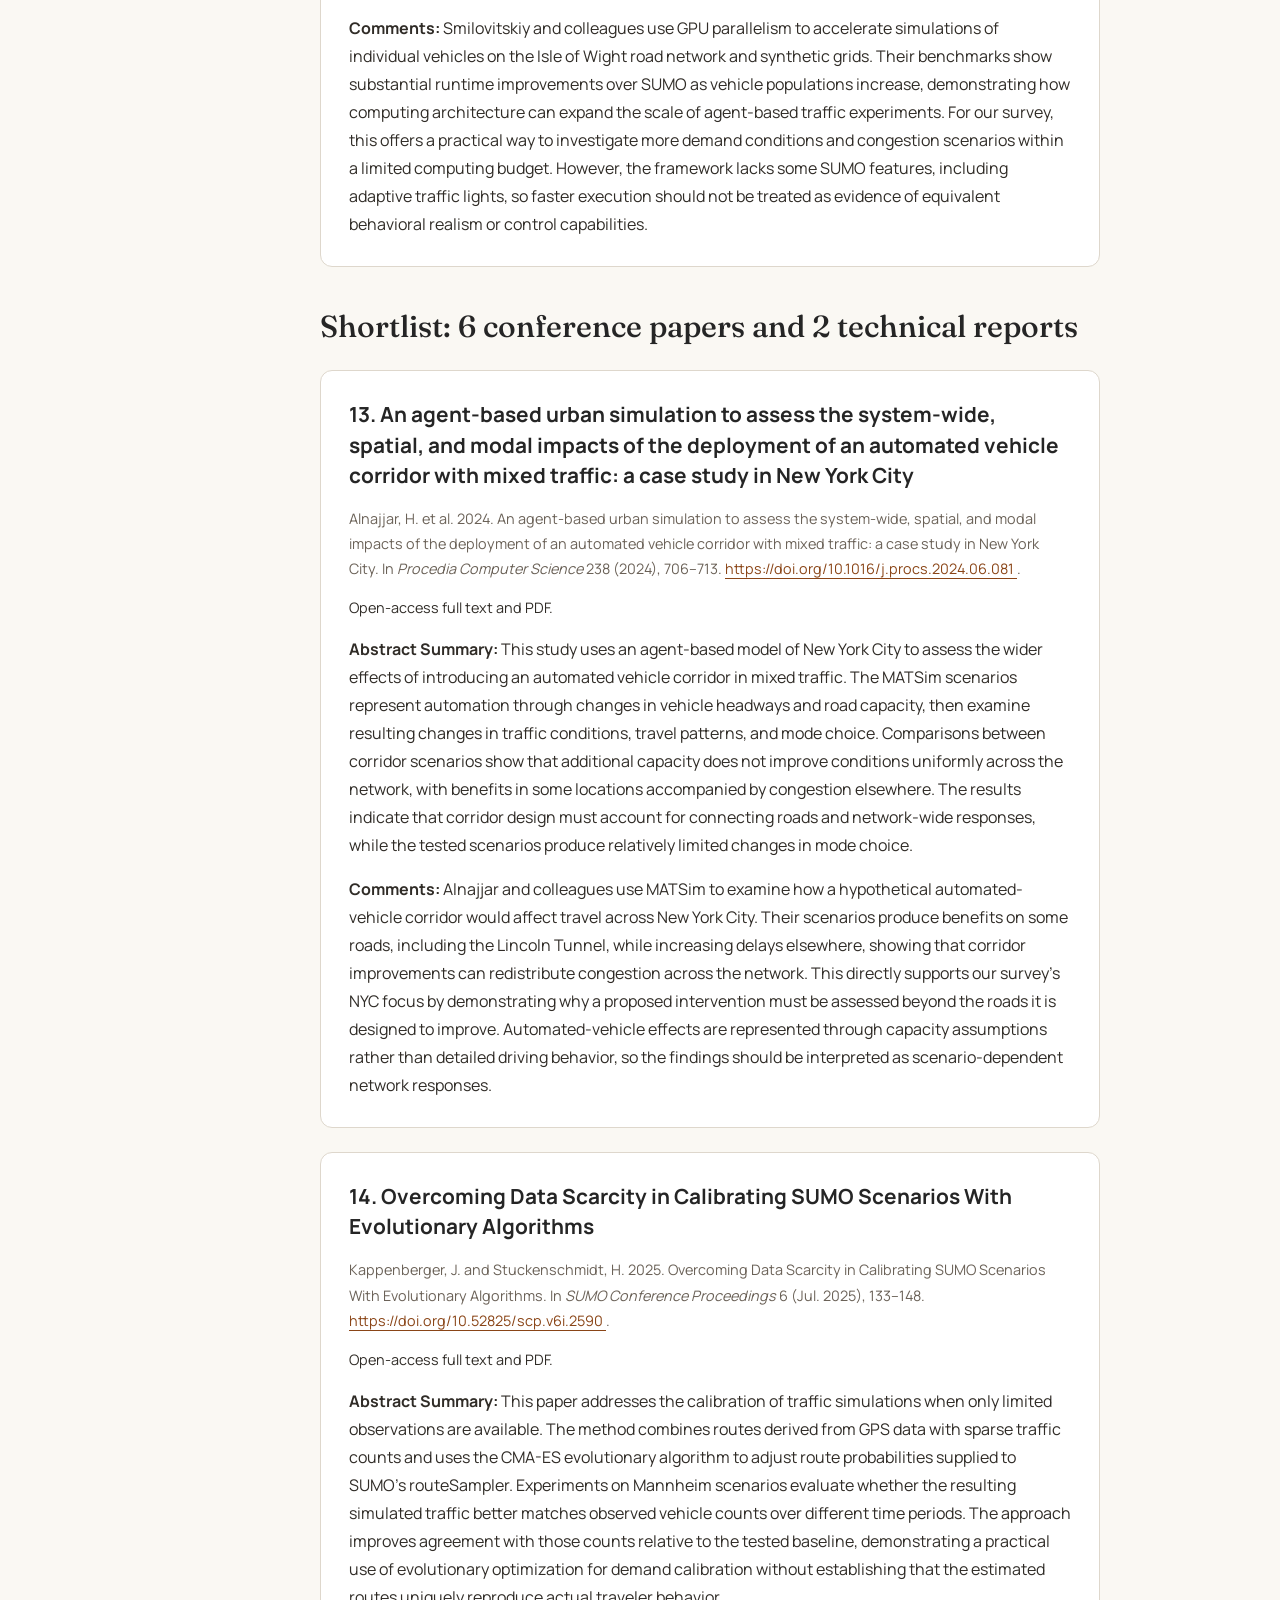
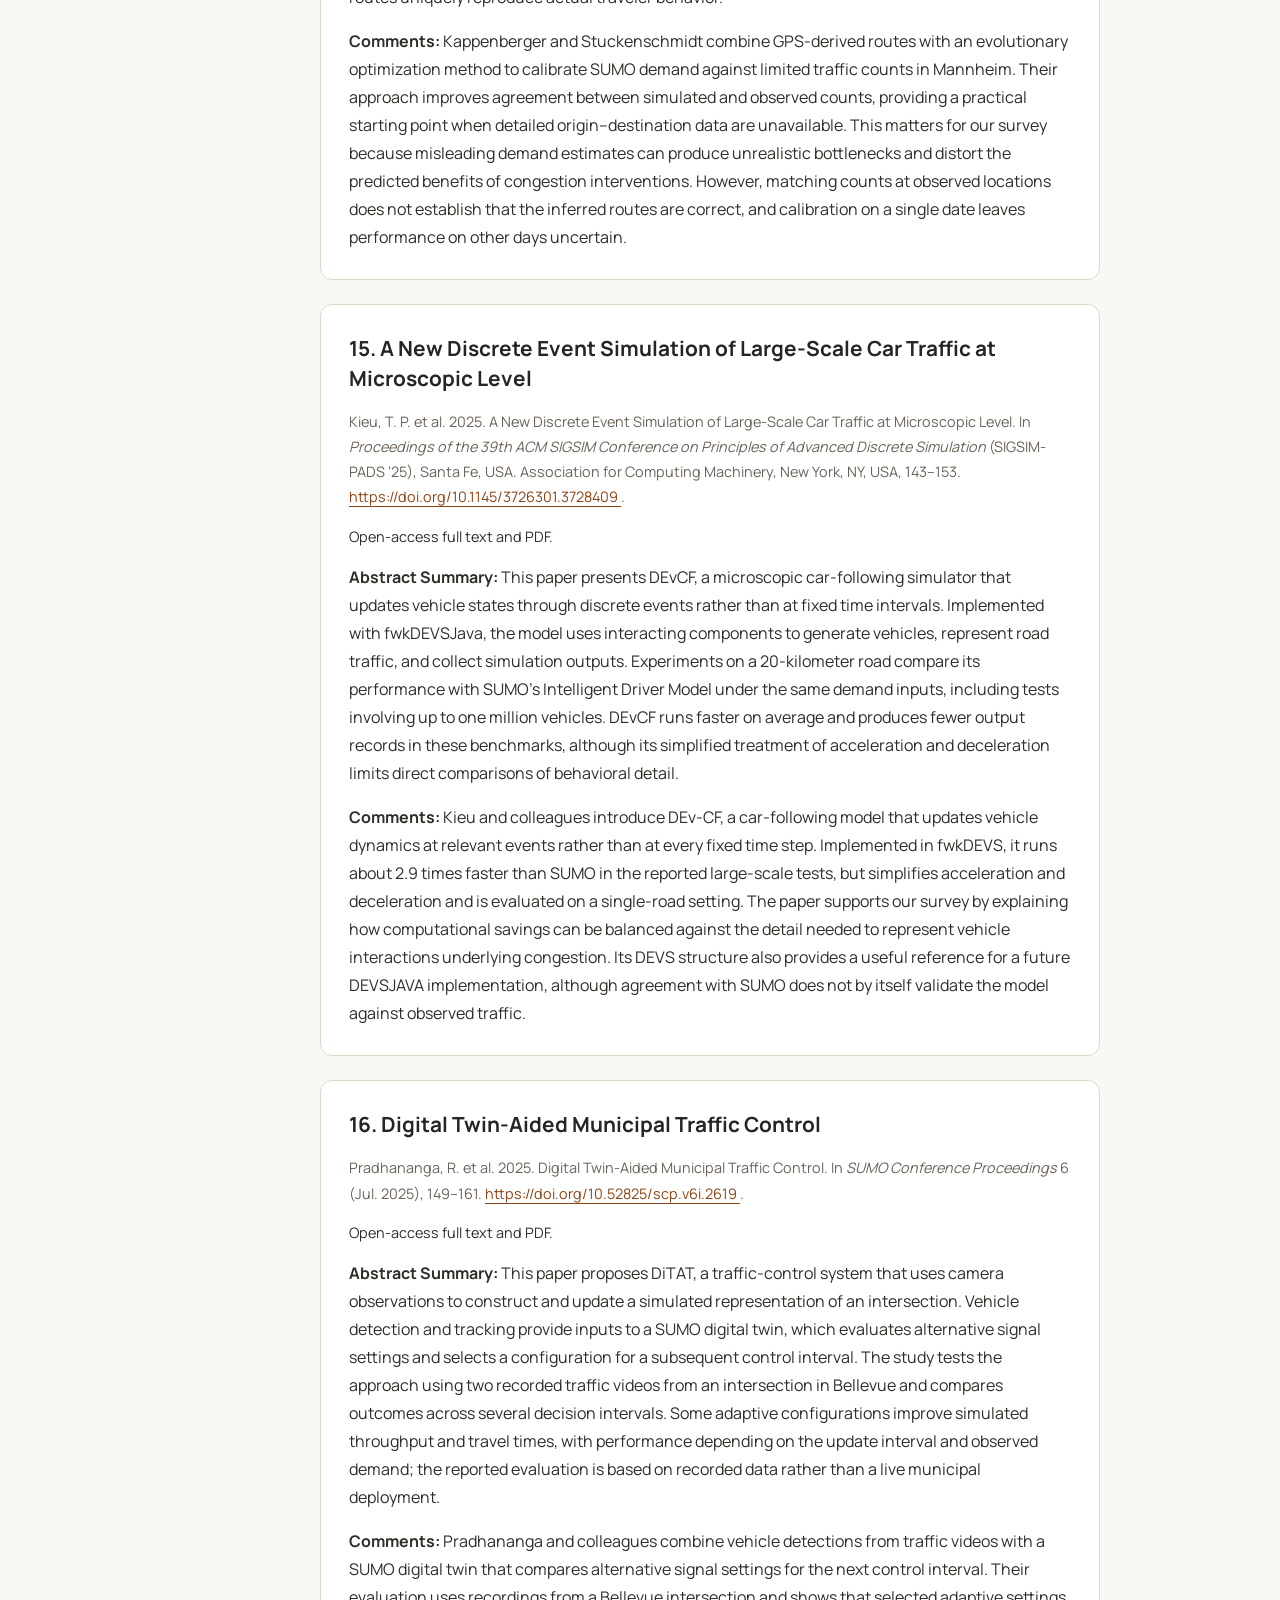
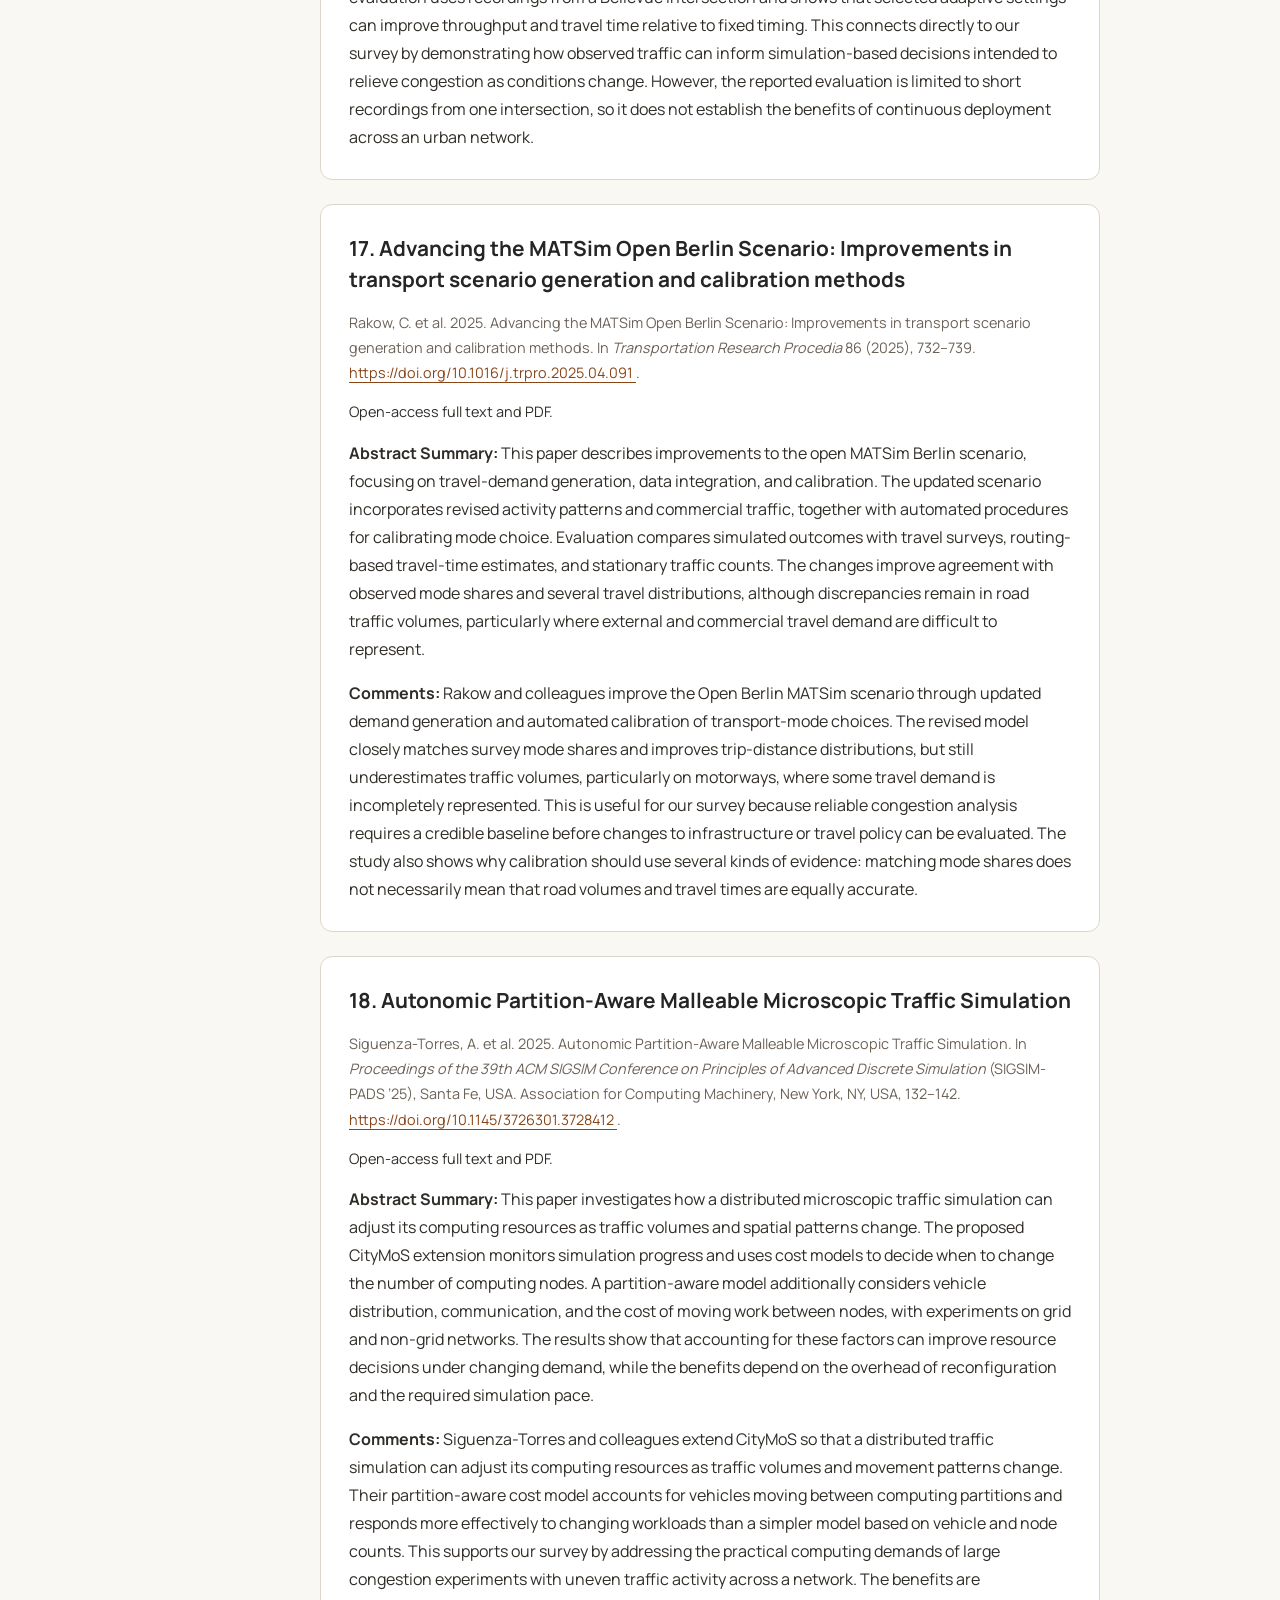
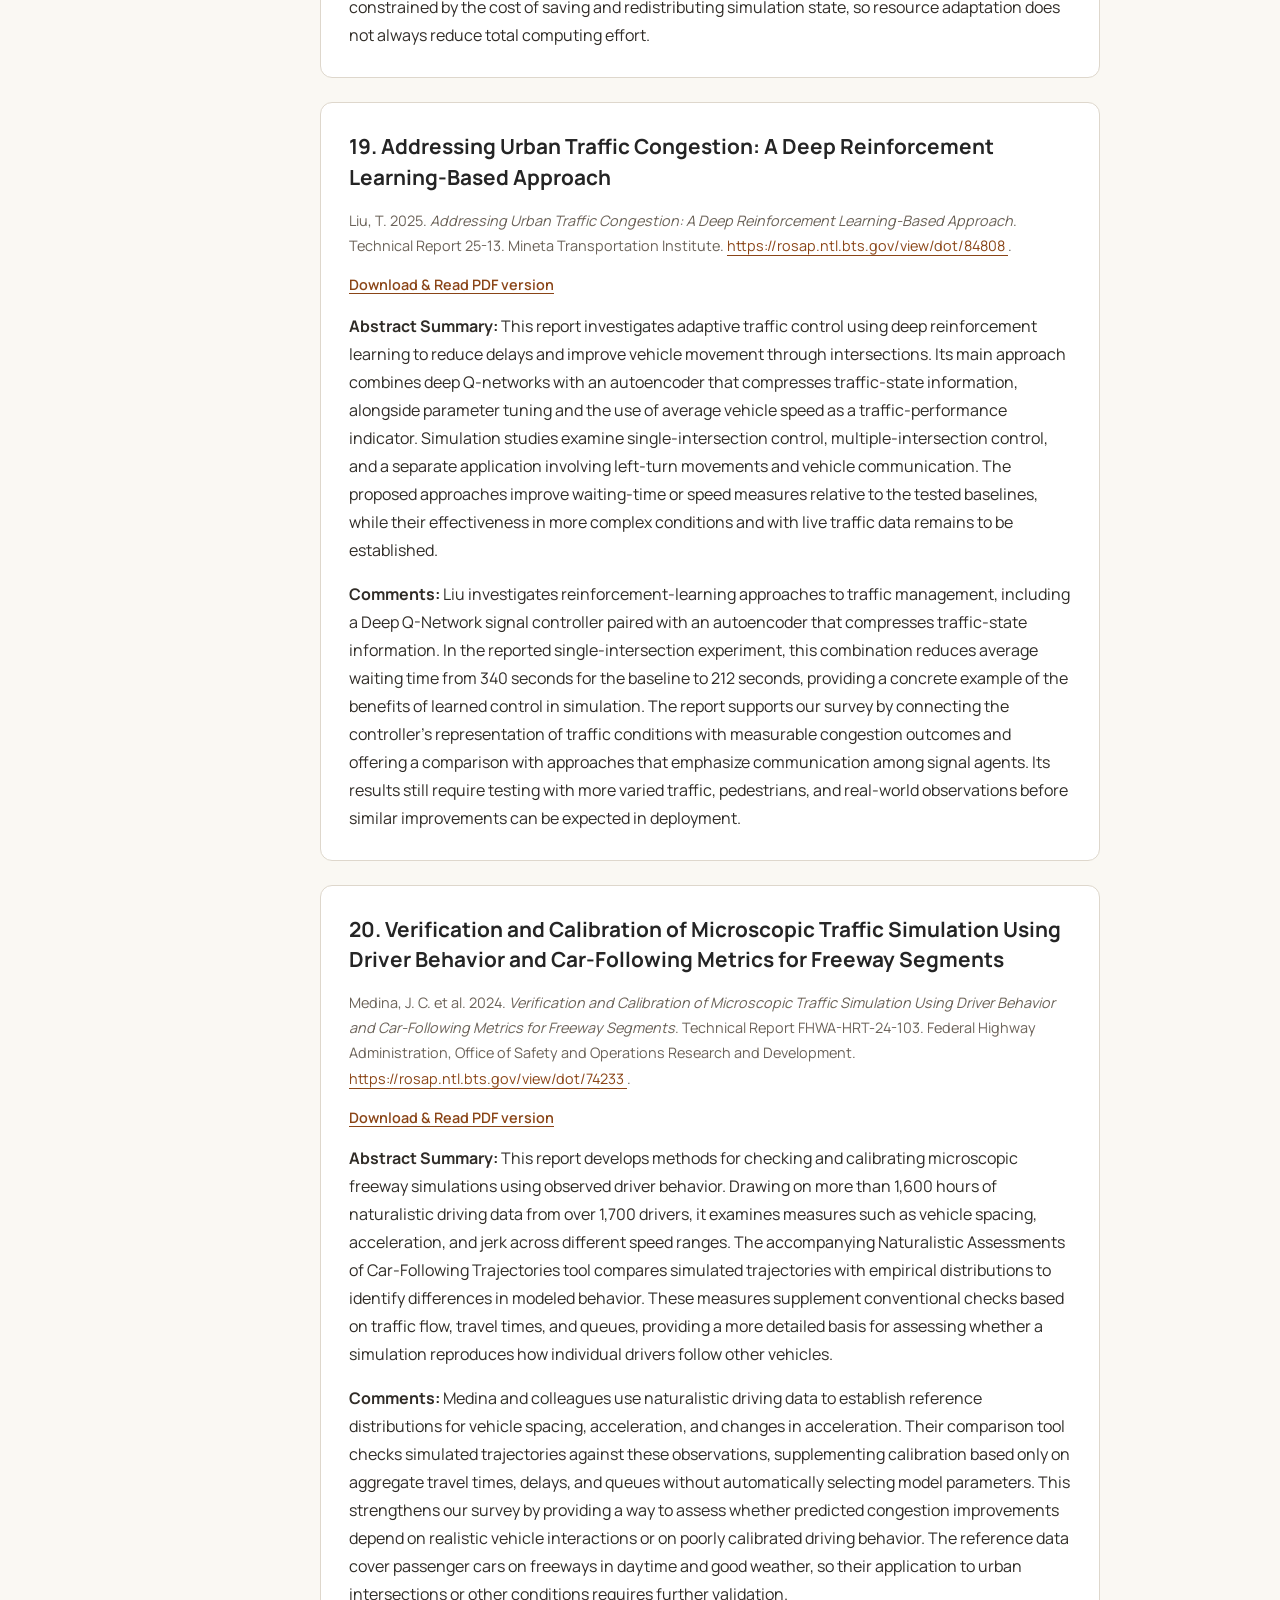
==== commit df998736: "Added in the next 2 detailed reviews, the rest of the brief comments for the bibliography papers tha" ====
--- a/annotations.html
+++ b/annotations.html
@@ -5,16 +5,22 @@
     <meta name="viewport" content="width=device-width, initial-scale=1.0">
     <meta
         name="description"
-        content="A literature survey of agent-based urban traffic modeling by Richard Belitski and Mohammad Jehangir."
+        content="Brief comments on all 60 bibliography papers, with abstract summaries for the 20-paper shortlist on agent-based urban traffic simulation."
     >
     <meta name="theme-color" content="#252525">
-    <title>Selected Papers and Annotations | CSC754 Urban Traffic Survey</title>
+
+    <title>Paper Annotations | CSC754 Urban Traffic Survey</title>
+
     <link rel="icon" href="logo.svg" type="image/svg+xml">
     <link rel="preconnect" href="https://fonts.googleapis.com">
     <link rel="preconnect" href="https://fonts.gstatic.com" crossorigin>
-    <link href="https://fonts.googleapis.com/css2?family=Fraunces:wght@400;500;600&amp;family=Manrope:wght@400..700&amp;display=swap" rel="stylesheet">
+    <link
+        href="https://fonts.googleapis.com/css2?family=Fraunces:wght@400;500;600&amp;family=Manrope:wght@400..700&amp;display=swap"
+        rel="stylesheet"
+    >
     <link rel="stylesheet" href="styles.css">
     <script src="script.js" defer></script>
+
     <style>
         .annotation-layout {
             display: grid;
@@ -23,6 +29,7 @@
             align-items: start;
             padding-bottom: 4rem;
         }
+
         .annotation-navigation {
             position: sticky;
             top: 1.5rem;
@@ -31,16 +38,19 @@
             border: 1px solid var(--line);
             border-radius: 12px;
         }
+
         .annotation-navigation h2 {
             margin: 0 0 1rem;
             font-size: 1.25rem;
             line-height: 1.4;
         }
+
         .annotation-navigation nav {
             display: grid;
             gap: 0.5rem;
             margin: 0;
         }
+
         .annotation-navigation nav a {
             display: block;
             min-height: 0;
@@ -52,14 +62,17 @@
             line-height: 1.5;
             text-align: left;
         }
+
         .annotation-navigation nav a:hover {
             background: #eee2d0;
         }
+
         .annotation-main {
             width: 100%;
             min-width: 0;
             max-width: 78ch;
         }
+
         .annotation-intro,
         .paper-annotation {
             padding: clamp(1rem, 2.5vw, 1.75rem);
@@ -69,81 +82,105 @@
             border-radius: 12px;
             overflow-wrap: anywhere;
         }
+
         .annotation-group > h2 {
             font-size: clamp(1.5rem, 2.5vw, 1.9rem);
             line-height: 1.3;
         }
+
         .annotation-intro p,
         .paper-annotation p {
             margin: 0 0 1rem;
             line-height: 1.75;
         }
+
         .annotation-intro > :last-child,
         .paper-annotation > :last-child {
             margin-bottom: 0;
         }
+
         .annotation-group {
             margin-top: 2.5rem;
             scroll-margin-top: 1.5rem;
         }
+
         .paper-annotation {
             scroll-margin-top: 1.5rem;
         }
+
         .paper-annotation h3 {
             margin: 0 0 1rem;
             font-size: 1.3rem;
             line-height: 1.45;
         }
+
         .annotation-citation {
             color: var(--muted);
             font-size: 0.9rem;
         }
+
+        [hidden] {
+            display: none !important;
+        }
+
         @media (max-width: 1000px) {
             .header-inner {
                 flex-wrap: wrap;
             }
+
             .annotation-layout {
                 grid-template-columns: 12rem minmax(0, 1fr);
                 gap: 1.5rem;
             }
         }
+
         @media (max-width: 760px) {
             .annotation-layout {
                 grid-template-columns: 1fr;
             }
+
             .annotation-navigation {
                 position: static;
             }
+
             .annotation-main {
                 max-width: none;
             }
+
             .paper-annotation h3 {
                 font-size: 1.15rem;
             }
         }
+
         @media print {
             .annotation-layout {
                 display: block;
             }
+
             .annotation-navigation {
                 display: none;
             }
+
             .annotation-main {
                 max-width: none;
             }
+
             .annotation-intro,
             .paper-annotation {
                 padding: 0;
                 border: 0;
             }
+
             .paper-annotation h3 {
                 break-after: avoid;
             }
         }
     </style>
 </head>
+
 <body id="top">
     <a class="skip-link" href="#main">Skip to content</a>
+
     <header class="site-header">
         <div class="shell header-inner">
             <a
@@ -163,6 +200,7 @@
                     <small>CSC754 | Survey Paper</small>
                 </span>
             </a>
+
             <nav aria-label="Main navigation">
                 <a href="index.html">Description</a>
                 <a href="bibliography.html">Bibliography</a>
@@ -172,42 +210,56 @@
             </nav>
         </div>
     </header>
+
     <main id="main" tabindex="-1">
         <section class="page-heading shell">
             <p class="eyebrow">04 / Annotations</p>
-            <h1>Selected Papers and Annotations</h1>
+            <h1>Paper Annotations</h1>
+
             <p class="lead">
                 Agent-based modeling and simulation for understanding and
                 reducing urban traffic congestion.
             </p>
+
             <p>
-                20 distinct publications from the 60-entry bibliography:
+                Brief comments for all 60 bibliography papers. The 20-paper
+                shortlist also includes abstract summaries and consists of
                 4 foundational papers, 8 recent journal papers, and
                 8 conference papers or technical reports.
             </p>
         </section>
+
         <div class="shell annotation-layout">
             <aside class="annotation-navigation">
-                <h2>Paper categories</h2>
-                <nav aria-label="Paper categories">
-                    <a href="#foundational">4 foundational papers</a>
-                    <a href="#journal">8 journal papers</a>
+                <h2>Annotation groups</h2>
+
+                <nav aria-label="Annotation groups">
+                    <a href="#foundational">
+                        Shortlist: 4 foundational papers
+                    </a>
+                    <a href="#journal">
+                        Shortlist: 8 journal papers
+                    </a>
                     <a href="#conference-report">
-                        6 conference papers + 2 reports
+                        Shortlist: 6 conference papers + 2 reports
+                    </a>
+                    <a href="#additional">
+                        40 additional bibliography papers
                     </a>
                 </nav>
             </aside>
+
             <div class="annotation-main">
                 <form
                     id="annotation-controls"
                     class="annotation-controls"
                     role="search"
-                    aria-label="Search selected papers"
+                    aria-label="Search all annotations"
                     hidden
                 >
                     <div class="annotation-field">
                         <label for="annotation-search">
-                            Search selected papers
+                            Search all annotations
                         </label>
                         <input
                             id="annotation-search"
@@ -216,23 +268,35 @@
                             autocomplete="off"
                         >
                     </div>
+
                     <div class="annotation-filter-row">
                         <div class="annotation-field">
                             <label for="annotation-category">
-                                Paper category
+                                Annotation group
                             </label>
                             <select id="annotation-category">
-                                <option value="all">All categories</option>
-                                <option value="foundational">Foundational papers</option>
-                                <option value="journal">Journal papers</option>
-                                <option value="conference-report">Conference papers and reports</option>
+                                <option value="all">All 60 papers</option>
+                                <option value="foundational">
+                                    Shortlist: foundational papers
+                                </option>
+                                <option value="journal">
+                                    Shortlist: journal papers
+                                </option>
+                                <option value="conference-report">
+                                    Shortlist: conference papers and reports
+                                </option>
+                                <option value="additional">
+                                    Additional bibliography papers
+                                </option>
                             </select>
                         </div>
+
                         <button type="reset" class="utility-button">
                             Clear filters
                         </button>
                     </div>
                 </form>
+
                 <div class="annotation-results">
                     <p
                         id="annotation-count"
@@ -240,8 +304,9 @@
                         aria-live="polite"
                         aria-atomic="true"
                     >
-                        Showing 20 of 20 selected papers
+                        Showing 60 of 60 papers
                     </p>
+
                     <button
                         id="print-annotations"
                         type="button"
@@ -251,13 +316,16 @@
                         Print / Save as PDF
                     </button>
                 </div>
+
                 <p id="annotation-empty" class="empty-state" hidden>
-                    No papers match your search. Try another keyword or clear the filters.
+                    No papers match your search. Try another keyword or
+                    clear the filters.
                 </p>
-                <!-- Foundational papers -->
+
+                <!-- Shortlist: foundational papers -->
                 <section class="annotation-group" id="foundational">
-                    <h2>4 foundational papers</h2>
-                    <!-- Paper 1 -->
+                    <h2>Shortlist: 4 foundational papers</h2>
+
                     <article class="paper-annotation" id="paper-45">
                         <h3>
                             1. An Agent-Based Microsimulation Model of Swiss
@@ -274,7 +342,7 @@
                         </p>
                         <p class="paper-access">
                             <a href="https://svn.vsp.tu-berlin.de/repos/public-svn/publications/kn-old/ch-trb/ch-trb.pdf">
-                                Read PDF version
+                                PDF version provided.
                             </a>
                         </p>
                         <p class="abstract-summary">
@@ -283,7 +351,7 @@
                         </p>
                         <p class="brief-comments">
                             <strong>Comments:</strong>
-                            Raney and colleagues combine individual route planning, a queue-based traffic simulation, and repeated feedback to model how travelers adapt to congestion across Switzerland. Their experiments show that learning from previous trips spreads traffic across alternative routes, while comparisons with traffic counts demonstrate the importance of checking simulated patterns against observations. This provides a foundation for our survey because a congestion intervention can change travelers’ decisions, which then change the traffic conditions the intervention was intended to improve. However, the tested model uses car trips derived from origin–destination matrices and adjusts routes between simulation runs, limiting its representation of multimodal travel and rerouting during a journey.                        
+                            Raney and colleagues combine individual route planning, a queue-based traffic simulation, and repeated feedback to model how travelers adapt to congestion across Switzerland. Their experiments show that learning from previous trips spreads traffic across alternative routes, while comparisons with traffic counts demonstrate the importance of checking simulated patterns against observations. This provides a foundation for our survey because a congestion intervention can change travelers’ decisions, which then change the traffic conditions the intervention was intended to improve. However, the tested model uses car trips derived from origin–destination matrices and adjusts routes between simulation runs, limiting its representation of multimodal travel and rerouting during a journey.
                         </p>
                         <p>
                             <a href="review.html#review-raney">
@@ -291,7 +359,7 @@
                             </a>
                         </p>
                     </article>
-                    <!-- Paper 2 -->
+
                     <article class="paper-annotation" id="paper-6">
                         <h3>
                             2. A Distributed Approach for Coordination of
@@ -308,7 +376,7 @@
                         </p>
                         <p class="paper-access">
                             <a href="https://silo.tips/download/a-distributed-approach-for-coordination-of-traffic-signal-agents">
-                                Download & Read PDF version
+                                Download &amp; Read PDF version
                             </a>
                         </p>
                         <p class="abstract-summary">
@@ -325,11 +393,11 @@
                             </a>
                         </p>
                     </article>
-                    <!-- Paper 3 -->
+
                     <article class="paper-annotation" id="paper-10">
                         <h3>
-                            3. Generating complete all-day activity plans with
-                            genetic algorithms
+                            3. Generating complete all-day activity plans
+                            with genetic algorithms
                         </h3>
                         <p class="annotation-citation">
                             Charypar, D. and Nagel, K. 2005. Generating complete
@@ -342,7 +410,7 @@
                         </p>
                         <p class="paper-access">
                             <a href="https://svn.vsp.tu-berlin.de/repos/public-svn/publications/vspwp/2004/04-04/30nov04.pdf">
-                                Read PDF version
+                                PDF version provided
                             </a>
                         </p>
                         <p class="abstract-summary">
@@ -351,10 +419,15 @@
                         </p>
                         <p class="brief-comments">
                             <strong>Comments:</strong>
-                            Charypar and Nagel use a genetic algorithm to construct daily activity plans that balance the benefits of activities against travel time and scheduling constraints. The algorithm produces plausible plans in the test scenarios by jointly choosing activities, locations, and time allocations, connecting individual preferences to the demand placed on a transport network. This is relevant to our survey because evaluating congestion policies requires understanding why people travel and how changes in travel conditions could alter their schedules. However, the experiments use simplified travel-time estimates, so congestion avoidance through feedback from a traffic simulation remains a proposed extension rather than a demonstrated result.                        
-                        </p>
-                    </article>
-                    <!-- Paper 4 -->
+                            Charypar and Nagel use a genetic algorithm to construct daily activity plans that balance the benefits of activities against travel time and scheduling constraints. The algorithm produces plausible plans in the test scenarios by jointly choosing activities, locations, and time allocations, connecting individual preferences to the demand placed on a transport network. This is relevant to our survey because evaluating congestion policies requires understanding why people travel and how changes in travel conditions could alter their schedules. However, the experiments use simplified travel-time estimates, so congestion avoidance through feedback from a traffic simulation remains a proposed extension rather than a demonstrated result.
+                        </p>
+                        <p>
+                            <a href="review.html#review-charypar">
+                                Read the detailed review and classification
+                            </a>
+                        </p>
+                    </article>
+
                     <article class="paper-annotation" id="paper-48">
                         <h3>
                             4. Interactive hybrid simulation of large-scale traffic
@@ -369,7 +442,7 @@
                             </a>.
                         </p>
                         <p class="paper-access">
-                            Full text and PDF available through the DOI link above.
+                            Open-access full text and PDF.
                         </p>
                         <p class="abstract-summary">
                             <strong>Abstract Summary:</strong>
@@ -379,12 +452,18 @@
                             <strong>Comments:</strong>
                             Sewall and colleagues combine individual vehicle simulation with an aggregate traffic-flow model, allowing different parts of a road network to use different levels of detail. Their hybrid method runs faster than a fully agent-based simulation in the reported benchmarks and retains important traffic-flow patterns when compared with NGSIM freeway observations. For our survey, it offers a way to study local bottlenecks while keeping the surrounding network computationally manageable. Its main limitation is that switching between representations preserves traffic distributions more reliably than individual vehicle positions, which matters when interpreting detailed interactions near the boundaries.
                         </p>
+                        <p>
+                            <a href="review.html#review-sewall">
+                                Read the detailed review and classification
+                            </a>
+                        </p>
                     </article>
                 </section>
-                <!-- Journal papers -->
+
+                <!-- Shortlist: recent journal papers -->
                 <section class="annotation-group" id="journal">
-                    <h2>8 recent journal papers</h2>
-                    <!-- Paper 5 -->
+                    <h2>Shortlist: 8 recent journal papers</h2>
+
                     <article class="paper-annotation" id="paper-1">
                         <h3>
                             5. Analyzing communication policies in cooperative
@@ -402,8 +481,7 @@
                             </a>.
                         </p>
                         <p class="paper-access">
-                            Full text is available through the publisher;
-                            institutional access may be required.
+                            Full text may require institutional access.
                         </p>
                         <p class="abstract-summary">
                             <strong>Abstract Summary:</strong>
@@ -414,7 +492,7 @@
                             Abidi and colleagues investigate how the information exchanged between learning-based signal controllers affects their ability to coordinate traffic. In their Co-DQN experiments, sharing rewards and signal phases produces lower delays than the other tested communication policies, including sharing all neighboring observations. This directly supports our survey’s congestion focus by showing that effective coordination depends on selecting useful information, rather than simply increasing the amount shared. The findings provide a concrete comparison with earlier distributed-control approaches, although their effectiveness beyond the tested simulation scenarios still requires validation.
                         </p>
                     </article>
-                    <!-- Paper 6 -->
+
                     <article class="paper-annotation" id="paper-2">
                         <h3>
                             6. RouteRL: Multi-agent reinforcement learning framework
@@ -431,7 +509,7 @@
                             </a>.
                         </p>
                         <p class="paper-access">
-                            Full text and PDF available through the DOI link above.
+                            Open-access full text and PDF.
                         </p>
                         <p class="abstract-summary">
                             <strong>Abstract Summary:</strong>
@@ -442,12 +520,11 @@
                             RouteRL combines behavioral models of human route choice with reinforcement-learning agents for autonomous vehicles in SUMO. Its experiments, including a Manhattan network, show how routing objectives and the proportion of autonomous vehicles can change travel times and the distribution of benefits between driver groups. This makes the framework useful for our survey because it allows congestion strategies to be assessed in terms of both overall efficiency and their effects on travelers outside an automated fleet. However, each agent repeats a single origin–destination trip and chooses its route before departure, leaving trip chains and rerouting during travel outside the current model.
                         </p>
                     </article>
-                    <!-- Paper 7 -->
+
                     <article class="paper-annotation" id="paper-11">
                         <h3>
                             7. Enhancing Travel Reservation Benefits Through
-                            Incentive and Penalty Mechanisms in Urban
-                            Congested Roads
+                            Incentive and Penalty Mechanisms in Urban Congested Roads
                         </h3>
                         <p class="annotation-citation">
                             Chen, H. et al. 2025. Enhancing Travel Reservation
@@ -460,7 +537,7 @@
                             </a>.
                         </p>
                         <p class="paper-access">
-                            Full text and PDF available through the DOI link above.
+                            Open-access full text and PDF.
                         </p>
                         <p class="abstract-summary">
                             <strong>Abstract Summary:</strong>
@@ -471,7 +548,7 @@
                             Chen and colleagues model a travel reservation system in which incentives and penalties encourage travelers to adjust departure times and transport modes. Their Sioux Falls experiments represent differences in travelers’ values of time and report improved traffic performance and lower travel costs when these mechanisms are introduced. The paper broadens our survey by examining how congestion can be reduced through changes in demand before vehicles enter crowded roads. Because the evidence comes from simulated choices, the reported benefits depend on whether actual travelers would participate and respond to incentives as the model assumes.
                         </p>
                     </article>
-                    <!-- Paper 8 -->
+
                     <article class="paper-annotation" id="paper-13">
                         <h3>
                             8. FAIRLANE: A multi-agent approach to priority lane
@@ -489,18 +566,18 @@
                             </a>.
                         </p>
                         <p class="paper-access">
-                            Full text and PDF available through the DOI link above.
-                        </p>
-                        <p class="abstract-summary">
-                            <strong>Abstract Summary:</strong>
-                            This paper investigates how priority lanes can be shared effectively among connected autonomous vehicles, semi-autonomous vehicles, and human-driven vehicles. The authors propose FAIRLANE, a multi-agent reinforcement learning framework that adapts lane-access decisions while considering traffic efficiency, driving comfort, and safety-related measures. Simulation experiments compare its performance with alternative lane-management strategies across different vehicle compositions. The results show reduced waiting times and increased average speeds in several tested settings, particularly when connected autonomous vehicles make up less than 40% of traffic and semi-autonomous vehicles account for half of the remaining vehicles.                        
-                        </p>
-                        <p class="brief-comments">
-                            <strong>Comments:</strong>
-                            The paper’s main contribution to our survey is its treatment of road-space allocation as an interaction among travelers with different vehicle capabilities. It supports the investigation of congestion reduction by examining whether more flexible access to existing lanes can make better use of available capacity during the transition to automated traffic. The dependence of its results on vehicle composition shows why a lane policy should be evaluated under several adoption scenarios before being recommended for a city. Its safety conclusions are more limited because they rely on approximate measures within SUMO rather than observed crash outcomes.                        
-                        </p>
-                    </article>
-                    <!-- Paper 9 -->
+                            Open-access full text and PDF.
+                        </p>
+                        <p class="abstract-summary">
+                            <strong>Abstract Summary:</strong>
+                            This paper investigates how priority lanes can be shared effectively among connected autonomous vehicles, semi-autonomous vehicles, and human-driven vehicles. The authors propose FAIRLANE, a multi-agent reinforcement learning framework that adapts lane-access decisions while considering traffic efficiency, driving comfort, and safety-related measures. Simulation experiments compare its performance with alternative lane-management strategies across different vehicle compositions. The results show reduced waiting times and increased average speeds in several tested settings, particularly when connected autonomous vehicles make up less than 40% of traffic and semi-autonomous vehicles account for half of the remaining vehicles.
+                        </p>
+                        <p class="brief-comments">
+                            <strong>Comments:</strong>
+                            The paper’s main contribution to our survey is its treatment of road-space allocation as an interaction among travelers with different vehicle capabilities. It supports the investigation of congestion reduction by examining whether more flexible access to existing lanes can make better use of available capacity during the transition to automated traffic. The dependence of its results on vehicle composition shows why a lane policy should be evaluated under several adoption scenarios before being recommended for a city. Its safety conclusions are more limited because they rely on approximate measures within SUMO rather than observed crash outcomes.
+                        </p>
+                    </article>
+
                     <article class="paper-annotation" id="paper-20">
                         <h3>
                             9. Social implications of coexistence of CAVs and
@@ -517,7 +594,7 @@
                             </a>.
                         </p>
                         <p class="paper-access">
-                            Full text and PDF available through the DOI link above.
+                            Open-access full text and PDF.
                         </p>
                         <p class="abstract-summary">
                             <strong>Abstract Summary:</strong>
@@ -528,7 +605,7 @@
                             Jamróz and colleagues use a two-route agent-based model to examine how coordinated autonomous vehicles interact with human drivers who learn from past journeys. Their results show that fleet objectives, market share, and human preferences can determine whether coordination improves overall travel times or benefits the fleet at other drivers’ expense. This is important for our survey because a congestion strategy should be judged by its effects across the network, including who gains and who experiences additional delay. The simplified network and analytical travel-time functions make these mechanisms easier to identify, but limit direct predictions for a complex city such as New York.
                         </p>
                     </article>
-                    <!-- Paper 10 -->
+
                     <article class="paper-annotation" id="paper-26">
                         <h3>
                             10. Simplifying traffic simulation - from Euclidean
@@ -545,7 +622,7 @@
                             </a>.
                         </p>
                         <p class="paper-access">
-                            Full text and PDF available through the DOI link above.
+                            Open-access full text and PDF.
                         </p>
                         <p class="abstract-summary">
                             <strong>Abstract Summary:</strong>
@@ -556,7 +633,7 @@
                             Khan and colleagues compare a simple GraphHopper routing approach with MATSim to determine how much traffic information can be reproduced with less computational effort. For more than three million car trips, GraphHopper produces broadly similar aggregate travel measures and traffic patterns, although differences remain in individual routes and congested areas. The study helps our survey assess when a fast approximation may be useful for preliminary analysis and when interactions among travelers justify a more detailed agent-based model. Since the tested routing approach does not dynamically account for congestion, similarity in average results alone does not establish that it can predict the effects of congestion interventions.
                         </p>
                     </article>
-                    <!-- Paper 11 -->
+
                     <article class="paper-annotation" id="paper-39">
                         <h3>
                             11. Machine learning surrogates for agent-based models
@@ -574,7 +651,7 @@
                             </a>.
                         </p>
                         <p class="paper-access">
-                            Full text and PDF available through the DOI link above.
+                            Open-access full text and PDF.
                         </p>
                         <p class="abstract-summary">
                             <strong>Abstract Summary:</strong>
@@ -585,14 +662,14 @@
                             Natterer and colleagues train machine-learning surrogates on Paris MATSim simulations to predict how road-capacity reductions redistribute traffic across street segments. Their best model reproduces simulated daily traffic-volume changes with an R² of 0.91 while evaluating scenarios far faster than the underlying simulation. This supports our survey by making it more practical to screen many policy options before examining promising congestion interventions in detail. However, daily volumes can conceal peak-hour delays, and the surrogate inherits the source simulation’s limitations while requiring new training data for different cities or policy types.
                         </p>
                     </article>
-                    <!-- Paper 12 -->
+
                     <article class="paper-annotation" id="paper-50">
                         <h3>
                             12. FLAME-GPU for Traffic Systems: A Scalable
                             Agent-Based Simulation Framework
                         </h3>
                         <p class="annotation-citation">
-                           Smilovitskiy, M. et al. 2025. FLAME-GPU for Traffic
+                            Smilovitskiy, M. et al. 2025. FLAME-GPU for Traffic
                             Systems: A Scalable Agent-Based Simulation Framework.
                             <em>Systems</em>
                             13, 5, Article 376 (May 2025).
@@ -601,7 +678,7 @@
                             </a>.
                         </p>
                         <p class="paper-access">
-                            Full text and PDF available through the DOI link above.
+                            Open-access full text and PDF.
                         </p>
                         <p class="abstract-summary">
                             <strong>Abstract Summary:</strong>
@@ -613,10 +690,13 @@
                         </p>
                     </article>
                 </section>
-                <!-- Conference papers and technical reports -->
+
+                <!-- Shortlist: conference papers and technical reports -->
                 <section class="annotation-group" id="conference-report">
-                    <h2>6 conference papers and 2 technical reports</h2>
-                    <!-- Paper 13 -->
+                    <h2>
+                        Shortlist: 6 conference papers and 2 technical reports
+                    </h2>
+
                     <article class="paper-annotation" id="paper-3">
                         <h3>
                             13. An agent-based urban simulation to assess the
@@ -625,7 +705,7 @@
                             mixed traffic: a case study in New York City
                         </h3>
                         <p class="annotation-citation">
-                           Alnajjar, H. et al. 2024. An agent-based urban
+                            Alnajjar, H. et al. 2024. An agent-based urban
                             simulation to assess the system-wide, spatial, and
                             modal impacts of the deployment of an automated
                             vehicle corridor with mixed traffic: a case study
@@ -637,7 +717,7 @@
                             </a>.
                         </p>
                         <p class="paper-access">
-                            Full text and PDF available through the DOI link above.
+                            Open-access full text and PDF.
                         </p>
                         <p class="abstract-summary">
                             <strong>Abstract Summary:</strong>
@@ -648,7 +728,7 @@
                             Alnajjar and colleagues use MATSim to examine how a hypothetical automated-vehicle corridor would affect travel across New York City. Their scenarios produce benefits on some roads, including the Lincoln Tunnel, while increasing delays elsewhere, showing that corridor improvements can redistribute congestion across the network. This directly supports our survey’s NYC focus by demonstrating why a proposed intervention must be assessed beyond the roads it is designed to improve. Automated-vehicle effects are represented through capacity assumptions rather than detailed driving behavior, so the findings should be interpreted as scenario-dependent network responses.
                         </p>
                     </article>
-                    <!-- Paper 14 -->
+
                     <article class="paper-annotation" id="paper-23">
                         <h3>
                             14. Overcoming Data Scarcity in Calibrating SUMO
@@ -665,7 +745,7 @@
                             </a>.
                         </p>
                         <p class="paper-access">
-                            Full text and PDF available through the DOI link above.
+                            Open-access full text and PDF.
                         </p>
                         <p class="abstract-summary">
                             <strong>Abstract Summary:</strong>
@@ -676,7 +756,7 @@
                             Kappenberger and Stuckenschmidt combine GPS-derived routes with an evolutionary optimization method to calibrate SUMO demand against limited traffic counts in Mannheim. Their approach improves agreement between simulated and observed counts, providing a practical starting point when detailed origin–destination data are unavailable. This matters for our survey because misleading demand estimates can produce unrealistic bottlenecks and distort the predicted benefits of congestion interventions. However, matching counts at observed locations does not establish that the inferred routes are correct, and calibration on a single date leaves performance on other days uncertain.
                         </p>
                     </article>
-                    <!-- Paper 15 -->
+
                     <article class="paper-annotation" id="paper-25">
                         <h3>
                             15. A New Discrete Event Simulation of Large-Scale
@@ -695,7 +775,7 @@
                             </a>.
                         </p>
                         <p class="paper-access">
-                            Full text and PDF available through the DOI link above.
+                            Open-access full text and PDF.
                         </p>
                         <p class="abstract-summary">
                             <strong>Abstract Summary:</strong>
@@ -706,9 +786,11 @@
                             Kieu and colleagues introduce DEv-CF, a car-following model that updates vehicle dynamics at relevant events rather than at every fixed time step. Implemented in fwkDEVS, it runs about 2.9 times faster than SUMO in the reported large-scale tests, but simplifies acceleration and deceleration and is evaluated on a single-road setting. The paper supports our survey by explaining how computational savings can be balanced against the detail needed to represent vehicle interactions underlying congestion. Its DEVS structure also provides a useful reference for a future DEVSJAVA implementation, although agreement with SUMO does not by itself validate the model against observed traffic.
                         </p>
                     </article>
-                    <!-- Paper 16 -->
+
                     <article class="paper-annotation" id="paper-43">
-                        <h3>16. Digital Twin-Aided Municipal Traffic Control</h3>
+                        <h3>
+                            16. Digital Twin-Aided Municipal Traffic Control
+                        </h3>
                         <p class="annotation-citation">
                             Pradhananga, R. et al. 2025. Digital Twin-Aided
                             Municipal Traffic Control.
@@ -719,7 +801,7 @@
                             </a>.
                         </p>
                         <p class="paper-access">
-                            Full text and PDF available through the DOI link above.
+                            Open-access full text and PDF.
                         </p>
                         <p class="abstract-summary">
                             <strong>Abstract Summary:</strong>
@@ -730,7 +812,7 @@
                             Pradhananga and colleagues combine vehicle detections from traffic videos with a SUMO digital twin that compares alternative signal settings for the next control interval. Their evaluation uses recordings from a Bellevue intersection and shows that selected adaptive settings can improve throughput and travel time relative to fixed timing. This connects directly to our survey by demonstrating how observed traffic can inform simulation-based decisions intended to relieve congestion as conditions change. However, the reported evaluation is limited to short recordings from one intersection, so it does not establish the benefits of continuous deployment across an urban network.
                         </p>
                     </article>
-                    <!-- Paper 17 -->
+
                     <article class="paper-annotation" id="paper-44">
                         <h3>
                             17. Advancing the MATSim Open Berlin Scenario:
@@ -748,7 +830,7 @@
                             </a>.
                         </p>
                         <p class="paper-access">
-                            Full text and PDF available through the DOI link above.
+                            Open-access full text and PDF.
                         </p>
                         <p class="abstract-summary">
                             <strong>Abstract Summary:</strong>
@@ -759,7 +841,7 @@
                             Rakow and colleagues improve the Open Berlin MATSim scenario through updated demand generation and automated calibration of transport-mode choices. The revised model closely matches survey mode shares and improves trip-distance distributions, but still underestimates traffic volumes, particularly on motorways, where some travel demand is incompletely represented. This is useful for our survey because reliable congestion analysis requires a credible baseline before changes to infrastructure or travel policy can be evaluated. The study also shows why calibration should use several kinds of evidence: matching mode shares does not necessarily mean that road volumes and travel times are equally accurate.
                         </p>
                     </article>
-                    <!-- Paper 18 -->
+
                     <article class="paper-annotation" id="paper-49">
                         <h3>
                             18. Autonomic Partition-Aware Malleable Microscopic
@@ -778,7 +860,7 @@
                             </a>.
                         </p>
                         <p class="paper-access">
-                            Full text and PDF available through the DOI link above.
+                            Open-access full text and PDF.
                         </p>
                         <p class="abstract-summary">
                             <strong>Abstract Summary:</strong>
@@ -789,7 +871,7 @@
                             Siguenza-Torres and colleagues extend CityMoS so that a distributed traffic simulation can adjust its computing resources as traffic volumes and movement patterns change. Their partition-aware cost model accounts for vehicles moving between computing partitions and responds more effectively to changing workloads than a simpler model based on vehicle and node counts. This supports our survey by addressing the practical computing demands of large congestion experiments with uneven traffic activity across a network. The benefits are constrained by the cost of saving and redistributing simulation state, so resource adaptation does not always reduce total computing effort.
                         </p>
                     </article>
-                    <!-- Paper 19 -->
+
                     <article class="paper-annotation" id="paper-29">
                         <h3>
                             19. Addressing Urban Traffic Congestion: A Deep
@@ -807,7 +889,7 @@
                         </p>
                         <p class="paper-access">
                             <a href="https://rosap.ntl.bts.gov/view/dot/84808/dot_84808_DS1.pdf">
-                                Download & Read PDF version
+                                Download &amp; Read PDF version
                             </a>
                         </p>
                         <p class="abstract-summary">
@@ -819,7 +901,7 @@
                             Liu investigates reinforcement-learning approaches to traffic management, including a Deep Q-Network signal controller paired with an autoencoder that compresses traffic-state information. In the reported single-intersection experiment, this combination reduces average waiting time from 340 seconds for the baseline to 212 seconds, providing a concrete example of the benefits of learned control in simulation. The report supports our survey by connecting the controller’s representation of traffic conditions with measurable congestion outcomes and offering a comparison with approaches that emphasize communication among signal agents. Its results still require testing with more varied traffic, pedestrians, and real-world observations before similar improvements can be expected in deployment.
                         </p>
                     </article>
-                    <!-- Paper 20 -->
+
                     <article class="paper-annotation" id="paper-35">
                         <h3>
                             20. Verification and Calibration of Microscopic Traffic
@@ -840,7 +922,7 @@
                         </p>
                         <p class="paper-access">
                             <a href="https://rosap.ntl.bts.gov/view/dot/74233/dot_74233_DS1.pdf">
-                                Download & Read PDF version
+                                Download &amp; Read PDF version
                             </a>
                         </p>
                         <p class="abstract-summary">
@@ -850,12 +932,712 @@
                         <p class="brief-comments">
                             <strong>Comments:</strong>
                             Medina and colleagues use naturalistic driving data to establish reference distributions for vehicle spacing, acceleration, and changes in acceleration. Their comparison tool checks simulated trajectories against these observations, supplementing calibration based only on aggregate travel times, delays, and queues without automatically selecting model parameters. This strengthens our survey by providing a way to assess whether predicted congestion improvements depend on realistic vehicle interactions or on poorly calibrated driving behavior. The reference data cover passenger cars on freeways in daytime and good weather, so their application to urban intersections or other conditions requires further validation.
+                        </p>
+                    </article>
+                </section>
+
+                <!-- Remaining bibliography papers, alphabetized by first author -->
+                <section class="annotation-group" id="additional">
+                    <h2>40 additional bibliography papers</h2>
+                    <p>
+                        Brief comments on the remaining bibliography papers,
+                        arranged alphabetically by first author.
+                    </p>
+
+                    <article class="paper-annotation" id="annotation-ref-03">
+                        <h3>
+                            21. Adaptive traffic signal control with actor-critic
+                            methods in a real-world traffic network with
+                            different traffic disruption events
+                        </h3>
+                        <p class="annotation-citation">
+                            Aslani, M. et al. 2017. Adaptive traffic signal control with actor-critic methods in a real-world traffic network with different traffic disruption events.
+                            <em>Transportation Research Part C: Emerging Technologies</em>
+                            85 (December 2017), 732–752.
+                            <a href="https://doi.org/10.1016/j.trc.2017.09.020">https://doi.org/10.1016/j.trc.2017.09.020</a>.
+                        </p>
+                        <p class="brief-comments">
+                            <strong>Comments:</strong>
+                            Aslani and colleagues investigate adaptive traffic signal control using actor–critic reinforcement learning on a real-world traffic network in Tehran. Their experiments examine how the controllers respond to disruptions such as pedestrian activity, parking behavior, and errors in traffic observations. The paper supports our survey by showing why a congestion-control method should be evaluated under changing and imperfect conditions, rather than only under a regular flow of vehicles.
+                        </p>
+                    </article>
+
+                    <article class="paper-annotation" id="annotation-ref-04">
+                        <h3>
+                            22. Curvature-based distribution algorithm:
+                            rebalancing bike sharing system with agent-based simulation
+                        </h3>
+                        <p class="annotation-citation">
+                            Ban, S. and Hyun, K. H. 2019. Curvature-based distribution algorithm: rebalancing bike sharing system with agent-based simulation.
+                            <em>Journal of Visualization</em>
+                            22, 3 (June 2019), 587–607.
+                            <a href="https://doi.org/10.1007/s12650-019-00557-6">https://doi.org/10.1007/s12650-019-00557-6</a>.
+                        </p>
+                        <p class="brief-comments">
+                            <strong>Comments:</strong>
+                            Ban and Hyun propose a curvature-based algorithm for redistributing bicycles in a bike-sharing system, using an agent-based simulation to evaluate the rebalancing process. Their method represents spatial demand as a surface that helps guide redistribution toward locations where bicycles are needed. Its relevance to our survey is indirect: reliable bike availability can support alternatives to car travel, although improved bicycle distribution alone does not establish a reduction in road congestion.
+                        </p>
+                    </article>
+
+                    <article class="paper-annotation" id="annotation-ref-05">
+                        <h3>
+                            23. A review on agent-based technology for traffic
+                            and transportation
+                        </h3>
+                        <p class="annotation-citation">
+                            Bazzan, A. L. C. and Klügl, F. 2014. A review on agent-based technology for traffic and transportation.
+                            <em>The Knowledge Engineering Review</em>
+                            29, 3 (June 2014), 375–403.
+                            <a href="https://doi.org/10.1017/S0269888913000118">https://doi.org/10.1017/S0269888913000118</a>.
+                        </p>
+                        <p class="brief-comments">
+                            <strong>Comments:</strong>
+                            Bazzan and Klügl review the use of agent-based technology in traffic and transportation, covering simulation, control, and management applications. They discuss how autonomous agents represent transport participants and support coordination, while identifying achievements and unresolved research challenges. This provides a useful foundation for organizing our survey and distinguishing models that explain congestion from agent-based systems designed to manage it.
+                        </p>
+                    </article>
+
+                    <article class="paper-annotation" id="annotation-ref-06">
+                        <h3>
+                            24. Adaptivity in multi-level traffic simulation
+                            using experimental frames
+                        </h3>
+                        <p class="annotation-citation">
+                            Bosmans, S. et al. 2022. Adaptivity in multi-level traffic simulation using experimental frames.
+                            <em>Simulation Modelling Practice and Theory</em>
+                            114, Article 102395 (January 2022).
+                            <a href="https://doi.org/10.1016/j.simpat.2021.102395">https://doi.org/10.1016/j.simpat.2021.102395</a>.
+                        </p>
+                        <p class="brief-comments">
+                            <strong>Comments:</strong>
+                            Bosmans and colleagues investigate how traffic simulations can adapt their level of detail using experimental frames that define the conditions and purposes of an experiment. The approach connects decisions about model detail with the validity of the results required for that experiment. This supports our survey by addressing how computational effort can be reduced while retaining the traffic behavior needed to study congestion reliably.
+                        </p>
+                    </article>
+
+                    <article class="paper-annotation" id="annotation-ref-07">
+                        <h3>
+                            25. Video-based personalized traffic learning
+                        </h3>
+                        <p class="annotation-citation">
+                            Chao, Q. et al. 2013. Video-based personalized traffic learning.
+                            <em>Graphical Models</em>
+                            75, 6 (November 2013), 305–317.
+                            <a href="https://doi.org/10.1016/j.gmod.2013.07.003">https://doi.org/10.1016/j.gmod.2013.07.003</a>.
+                        </p>
+                        <p class="brief-comments">
+                            <strong>Comments:</strong>
+                            Chao and colleagues use traffic video to learn personalized driving behavior for simulated vehicles. Their approach derives individual behavior parameters from observed movement, helping reproduce differences among drivers instead of assigning every vehicle the same behavior. This is relevant to our survey because the credibility of simulated congestion depends partly on whether local vehicle interactions reflect the variation seen in actual traffic.
+                        </p>
+                    </article>
+
+                    <article class="paper-annotation" id="annotation-ref-09">
+                        <h3>
+                            26. Multi-objective eco-routing for dynamic control
+                            of connected &amp; automated vehicles
+                        </h3>
+                        <p class="annotation-citation">
+                            Djavadian, S. et al. 2020. Multi-objective eco-routing for dynamic control of connected &amp; automated vehicles.
+                            <em>Transportation Research Part D: Transport and Environment</em>
+                            87, Article 102513 (October 2020).
+                            <a href="https://doi.org/10.1016/j.trd.2020.102513">https://doi.org/10.1016/j.trd.2020.102513</a>.
+                        </p>
+                        <p class="brief-comments">
+                            <strong>Comments:</strong>
+                            Djavadian and colleagues investigate multi-objective eco-routing for connected and automated vehicles using changing traffic conditions and environmental costs. Their Toronto-based evaluation considers how route decisions depend on road conditions and intersection delays, connecting travel efficiency with emissions. The paper supports our survey by showing how routing interventions can be assessed against several objectives, since a route that benefits one traveler may have different effects on network congestion and environmental performance.
+                        </p>
+                    </article>
+
+                    <article class="paper-annotation" id="annotation-ref-11">
+                        <h3>
+                            27. Modeling multi-agent systems to simulate
+                            sensor-based Smart Roads
+                        </h3>
+                        <p class="annotation-citation">
+                            Fernández-Isabel, A. et al. 2020. Modeling multi-agent systems to simulate sensor-based Smart Roads.
+                            <em>Simulation Modelling Practice and Theory</em>
+                            99, Article 101994 (February 2020).
+                            <a href="https://doi.org/10.1016/j.simpat.2019.101994">https://doi.org/10.1016/j.simpat.2019.101994</a>.
+                        </p>
+                        <p class="brief-comments">
+                            <strong>Comments:</strong>
+                            Fernández-Isabel and colleagues present a modeling approach for simulating smart roads through interacting agents representing road users, sensors, and related services. Their model-driven process connects the description of these components with the generation of simulation code. This contributes to our survey by showing how traffic behavior and infrastructure information can be organized into a simulation for evaluating congestion-management ideas.
+                        </p>
+                    </article>
+
+                    <article class="paper-annotation" id="annotation-ref-12">
+                        <h3>
+                            28. Agent-based simulation framework for mixed traffic
+                            of cars, pedestrians and trams
+                        </h3>
+                        <p class="annotation-citation">
+                            Fujii, H. et al. 2017. Agent-based simulation framework for mixed traffic of cars, pedestrians and trams.
+                            <em>Transportation Research Part C: Emerging Technologies</em>
+                            85 (December 2017), 234–248.
+                            <a href="https://doi.org/10.1016/j.trc.2017.09.018">https://doi.org/10.1016/j.trc.2017.09.018</a>.
+                        </p>
+                        <p class="brief-comments">
+                            <strong>Comments:</strong>
+                            Fujii and colleagues develop an agent-based framework that represents cars, pedestrians, and trams within the same traffic simulation. The framework includes checks against observations and an application examining a tram extension in a real city. It is useful for our survey because congestion near urban intersections depends on interactions among transport modes, which a car-only model may overlook.
+                        </p>
+                    </article>
+
+                    <article class="paper-annotation" id="annotation-ref-13">
+                        <h3>
+                            29. Simulation model of traffic flow based on
+                            agent-based modeling
+                        </h3>
+                        <p class="annotation-citation">
+                            Gorodnichev, M. 2022. Simulation model of traffic flow based on agent-based modeling.
+                            <em>Heritage and Sustainable Development</em>
+                            4, 2 (December 2022), 185–190.
+                            <a href="https://doi.org/10.37868/hsd.v4i2.149">https://doi.org/10.37868/hsd.v4i2.149</a>.
+                        </p>
+                        <p class="brief-comments">
+                            <strong>Comments:</strong>
+                            Gorodnichev presents a traffic-flow simulation based on individual agents and their interactions. The paper also considers distributed computation as part of implementing the model and handling its simulation workload. It contributes to our survey as an implementation-oriented example of representing collective traffic patterns through local behavior, rather than as direct evidence for a particular congestion-reduction policy.
+                        </p>
+                    </article>
+
+                    <article class="paper-annotation" id="annotation-ref-14">
+                        <h3>
+                            30. Urban Traffic Simulators for Intelligent
+                            Transportation Systems
+                        </h3>
+                        <p class="annotation-citation">
+                            Haas, O. et al. 2013. Urban Traffic Simulators for Intelligent Transportation Systems.
+                            <em>Measurement and Control</em>
+                            46, 10 (December 2013), 309–314.
+                            <a href="https://doi.org/10.1177/0020294013510472">https://doi.org/10.1177/0020294013510472</a>.
+                        </p>
+                        <p class="brief-comments">
+                            <strong>Comments:</strong>
+                            Haas and colleagues discuss urban traffic simulators and their role in intelligent transportation systems. Their examples include mesoscopic agent-based simulation and a cloud-based microscopic simulator, illustrating different ways to support traffic analysis and incident management. This helps our survey compare simulation scale and computing requirements when choosing tools for investigating urban congestion.
+                        </p>
+                    </article>
+
+                    <article class="paper-annotation" id="annotation-ref-56">
+                        <h3>
+                            31. Multi-Agent Multimodal Transportation Simulation
+                            for Mega-cities: Application of Los Angeles
+                        </h3>
+                        <p class="annotation-citation">
+                            He, B. Y. et al. 2024. Multi-Agent Multimodal Transportation Simulation for Mega-cities: Application of Los Angeles.
+                            In <em>Procedia Computer Science</em>
+                            238 (2024), 736–741.
+                            <a href="https://doi.org/10.1016/j.procs.2024.06.085">https://doi.org/10.1016/j.procs.2024.06.085</a>.
+                        </p>
+                        <p class="brief-comments">
+                            <strong>Comments:</strong>
+                            He and colleagues present a large-scale, multimodal agent-based transportation simulation for Los Angeles using MATSim. The study uses a sampled traveler population and compares simulated traffic with available observations to support the construction of a metropolitan scenario. It provides a useful comparison for our New York City focus by illustrating the demand data, calibration, and computational considerations involved in studying congestion across a large urban region.
+                        </p>
+                    </article>
+
+                    <article class="paper-annotation" id="annotation-ref-15">
+                        <h3>
+                            32. Decentralized management of ephemeral traffic incidents
+                        </h3>
+                        <p class="annotation-citation">
+                            Hu, W. et al. 2022. Decentralized management of ephemeral traffic incidents.
+                            <em>Transactions in GIS</em>
+                            26, 5 (August 2022), 2188–2205.
+                            <a href="https://doi.org/10.1111/tgis.12940">https://doi.org/10.1111/tgis.12940</a>.
+                        </p>
+                        <p class="brief-comments">
+                            <strong>Comments:</strong>
+                            Hu and colleagues investigate decentralized management of short-lived traffic incidents through communication among vehicles. Their approach distributes incident information to relevant travelers and removes outdated information when an incident ends. This supports our survey by connecting temporary disruptions with individual travel decisions and showing why both timely information and the removal of stale messages matter for congestion management.
+                        </p>
+                    </article>
+
+                    <article class="paper-annotation" id="annotation-ref-16">
+                        <h3>
+                            33. An agent-based model of the influence of
+                            neighbourhood design on daily trip patterns
+                        </h3>
+                        <p class="annotation-citation">
+                            Jin, X. and White, R. 2012. An agent-based model of the influence of neighbourhood design on daily trip patterns.
+                            <em>Computers, Environment and Urban Systems</em>
+                            36, 5 (September 2012), 398–411.
+                            <a href="https://doi.org/10.1016/j.compenvurbsys.2012.03.006">https://doi.org/10.1016/j.compenvurbsys.2012.03.006</a>.
+                        </p>
+                        <p class="brief-comments">
+                            <strong>Comments:</strong>
+                            Jin and White use an agent-based model to examine how neighborhood design influences daily trip patterns. The study connects the organization of urban space with the travel generated by individual activities and decisions. It broadens our survey by showing that congestion can be investigated through the origins of travel demand as well as through vehicle movement and traffic control.
+                        </p>
+                    </article>
+
+                    <article class="paper-annotation" id="annotation-ref-17">
+                        <h3>
+                            34. Simultaneous internalization of traffic congestion
+                            and noise exposure costs
+                        </h3>
+                        <p class="annotation-citation">
+                            Kaddoura, I. and Nagel, K. 2018. Simultaneous internalization of traffic congestion and noise exposure costs.
+                            <em>Transportation</em>
+                            45, 5 (September 2018), 1579–1600.
+                            <a href="https://doi.org/10.1007/s11116-017-9776-0">https://doi.org/10.1007/s11116-017-9776-0</a>.
+                        </p>
+                        <p class="brief-comments">
+                            <strong>Comments:</strong>
+                            Kaddoura and Nagel examine pricing that accounts for both traffic congestion and noise exposure within an agent-based transport model. Their Berlin application connects charges with travelers’ responses and the resulting effects across the transport network. This is relevant to our survey because it treats congestion reduction as a demand-management problem while recognizing that changes benefiting traffic flow can also affect other urban costs.
+                        </p>
+                    </article>
+
+                    <article class="paper-annotation" id="annotation-ref-59">
+                        <h3>
+                            35. GPUDrive: Data-driven, multi-agent driving
+                            simulation at 1 million FPS
+                        </h3>
+                        <p class="annotation-citation">
+                            Kazemkhani, S. et al. 2025. GPUDrive: Data-driven, multi-agent driving simulation at 1 million FPS.
+                            In <em>Proceedings of the Thirteenth International
+                            Conference on Learning Representations (ICLR 2025)</em>,
+                            19320–19336.
+                            <a href="https://proceedings.iclr.cc/paper_files/paper/2025/hash/3107ddd4209e5f93c0371425763041a3-Abstract-Conference.html">
+                                Conference publication
+                            </a>.
+                        </p>
+                        <p class="brief-comments">
+                            <strong>Comments:</strong>
+                            Kazemkhani and colleagues introduce GPUDrive, a GPU-based multi-agent driving simulator built around real-world driving scenarios. Its parallel execution supports large numbers of simultaneous simulations for training and evaluating driving policies. The paper contributes to our survey’s computational perspective, although rapid simulation and realistic driving scenarios do not by themselves demonstrate the effectiveness of a citywide congestion policy.
+                        </p>
+                    </article>
+
+                    <article class="paper-annotation" id="annotation-ref-19">
+                        <h3>
+                            36. Multi-agent-based simulation system for
+                            construction operations with congested flows
+                        </h3>
+                        <p class="annotation-citation">
+                            Kim, K. and Kim, K. J. 2010. Multi-agent-based simulation system for construction operations with congested flows.
+                            <em>Automation in Construction</em>
+                            19, 7 (November 2010), 867–874.
+                            <a href="https://doi.org/10.1016/j.autcon.2010.05.005">https://doi.org/10.1016/j.autcon.2010.05.005</a>.
+                        </p>
+                        <p class="brief-comments">
+                            <strong>Comments:</strong>
+                            Kim and Kim develop a multi-agent simulation system for construction operations in which interacting vehicle flows create congestion. Their SIMCON system represents construction transport and its interactions with other traffic to examine effects on operational performance. Although the application is more specialized than urban network planning, it helps our survey explain how local bottlenecks emerge from competing movements and influence the performance of a larger system.
+                        </p>
+                    </article>
+
+                    <article class="paper-annotation" id="annotation-ref-20">
+                        <h3>
+                            37. Evolving lane merge traffic behaviour simulations
+                            via a macroscopic objective function and a machine
+                            learning system trained through bootstrapped human judgement
+                        </h3>
+                        <p class="annotation-citation">
+                            Lakshika, E. et al. 2016. Evolving lane merge traffic behaviour simulations via a macroscopic objective function and a machine learning system trained through bootstrapped human judgement.
+                            <em>Applied Intelligence</em>
+                            44, 4 (June 2016), 862–877.
+                            <a href="https://doi.org/10.1007/s10489-015-0733-3">https://doi.org/10.1007/s10489-015-0733-3</a>.
+                        </p>
+                        <p class="brief-comments">
+                            <strong>Comments:</strong>
+                            Lakshika and colleagues investigate how lane-merging behavior can be developed through evolutionary optimization. Their evaluation combines an aggregate traffic objective with a machine-learning assessment informed by human judgments of simulated behavior. This is useful for our survey because merging can create bottlenecks, and reproducing aggregate traffic patterns alone may not establish that the underlying driver interactions are plausible.
+                        </p>
+                    </article>
+
+                    <article class="paper-annotation" id="annotation-ref-21">
+                        <h3>
+                            38. An Agent-Based Simulation Approach for Evaluating
+                            the Performance of On-Demand Bus Services
+                        </h3>
+                        <p class="annotation-citation">
+                            Liyanage, S. and Dia, H. 2020. An Agent-Based Simulation Approach for Evaluating the Performance of On-Demand Bus Services.
+                            <em>Sustainability</em>
+                            12, 10, Article 4117 (May 2020).
+                            <a href="https://doi.org/10.3390/su12104117">https://doi.org/10.3390/su12104117</a>.
+                        </p>
+                        <p class="brief-comments">
+                            <strong>Comments:</strong>
+                            Liyanage and Dia use agent-based simulation to evaluate on-demand bus services and compare them with conventional services in a Melbourne setting. The model represents individual travel decisions and the operation of services, allowing changes in service performance to be examined. It supports our survey by providing a way to assess public-transport alternatives that could influence car use, while keeping the effects on road congestion distinct from improvements in bus service alone.
+                        </p>
+                    </article>
+
+                    <article class="paper-annotation" id="annotation-ref-22">
+                        <h3>
+                            39. A modeling framework for urban traffic systems
+                            microscopic simulation
+                        </h3>
+                        <p class="annotation-citation">
+                            López-Neri, E. et al. 2010. A modeling framework for urban traffic systems microscopic simulation.
+                            <em>Simulation Modelling Practice and Theory</em>
+                            18, 8 (September 2010), 1145–1161.
+                            <a href="https://doi.org/10.1016/j.simpat.2009.09.007">https://doi.org/10.1016/j.simpat.2009.09.007</a>.
+                        </p>
+                        <p class="brief-comments">
+                            <strong>Comments:</strong>
+                            López-Neri and colleagues propose a framework for building microscopic simulations of urban traffic systems. The framework organizes traffic components and mobile vehicle agents within a systematic modeling and implementation process. It is relevant to our survey because a clear representation of interacting vehicles and infrastructure provides a foundation for examining bottlenecks and comparing congestion-management scenarios.
+                        </p>
+                    </article>
+
+                    <article class="paper-annotation" id="annotation-ref-23">
+                        <h3>
+                            40. A Hybrid Method for Predicting Traffic Congestion
+                            during Peak Hours in the Subway System of Shenzhen
+                        </h3>
+                        <p class="annotation-citation">
+                            Luo, Z. et al. 2020. A Hybrid Method for Predicting Traffic Congestion during Peak Hours in the Subway System of Shenzhen.
+                            <em>Sensors</em>
+                            20, 1, Article 150 (January 2020).
+                            <a href="https://doi.org/10.3390/s20010150">https://doi.org/10.3390/s20010150</a>.
+                        </p>
+                        <p class="brief-comments">
+                            <strong>Comments:</strong>
+                            Luo and colleagues combine static assignment with dynamic agent-based simulation to predict peak-hour congestion in Shenzhen’s subway system. Their hybrid method connects passenger demand with the development of crowding within the transit network. The study complements our road-traffic focus by showing that shifting trips toward public transport requires attention to the capacity and congestion of the alternative system.
+                        </p>
+                    </article>
+
+                    <article class="paper-annotation" id="annotation-ref-62">
+                        <h3>
+                            41. Spatio-Temporal AI Modeling for Urban Traffic
+                            Calibration: A SUMO-Based Approach
+                        </h3>
+                        <p class="annotation-citation">
+                            Manglano-Redondo, P. et al. 2025. Spatio-Temporal AI Modeling for Urban Traffic Calibration: A SUMO-Based Approach.
+                            In <em>SUMO Conference Proceedings</em>
+                            6 (July 2025), 33–50.
+                            <a href="https://doi.org/10.52825/scp.v6i.2628">https://doi.org/10.52825/scp.v6i.2628</a>.
+                        </p>
+                        <p class="brief-comments">
+                            <strong>Comments:</strong>
+                            Manglano-Redondo and colleagues investigate traffic calibration using graph attention and recurrent learning to represent spatial and temporal relationships. Their SUMO-based experiments use synthetic data to refine origin–destination demand estimates. This supports our survey by addressing the demand inputs on which congestion predictions depend, although results on synthetic data require further evaluation before being generalized to observed urban traffic.
+                        </p>
+                    </article>
+
+                    <article class="paper-annotation" id="annotation-ref-24">
+                        <h3>
+                            42. Two distribution methods for multiagent
+                            traffic simulations
+                        </h3>
+                        <p class="annotation-citation">
+                            Mastio, M. et al. 2018. Two distribution methods for multiagent traffic simulations.
+                            <em>Simulation Modelling Practice and Theory</em>
+                            89 (December 2018), 35–47.
+                            <a href="https://doi.org/10.1016/j.simpat.2018.09.005">https://doi.org/10.1016/j.simpat.2018.09.005</a>.
+                        </p>
+                        <p class="brief-comments">
+                            <strong>Comments:</strong>
+                            Mastio and colleagues compare two ways of distributing multi-agent traffic simulations across computing resources. One approach distributes agents, while the other distributes their environment, with suitability depending on the traffic model and its interaction structure. This informs our survey’s efficiency comparison because the best way to scale a congestion simulation depends on how vehicles interact and how their surrounding road network is represented.
+                        </p>
+                    </article>
+
+                    <article class="paper-annotation" id="annotation-ref-25">
+                        <h3>
+                            43. Human and Environmental Factors Analysis in
+                            Traffic Using Agent-Based Simulation
+                        </h3>
+                        <p class="annotation-citation">
+                            Moreno, A. C. et al. 2023. Human and Environmental Factors Analysis in Traffic Using Agent-Based Simulation.
+                            <em>Applied Sciences</em>
+                            13, 6, Article 3499 (March 2023).
+                            <a href="https://doi.org/10.3390/app13063499">https://doi.org/10.3390/app13063499</a>.
+                        </p>
+                        <p class="brief-comments">
+                            <strong>Comments:</strong>
+                            Moreno and colleagues use agent-based simulation to examine how human and environmental factors influence traffic. Their model considers vehicle queues and waiting times within a setting that incorporates local traffic rules and conditions. This supports our survey by connecting assumptions about road users and their environment with congestion outcomes, while emphasizing the need to assess whether those assumptions transfer to other cities.
+                        </p>
+                    </article>
+
+                    <article class="paper-annotation" id="annotation-ref-64">
+                        <h3>
+                            44. Self-organisation in traffic signal control
+                            algorithms under light traffic conditions
+                        </h3>
+                        <p class="annotation-citation">
+                            Movius, S. J. and van Vuuren, J. H. 2019. Self-organisation in traffic signal control algorithms under light traffic conditions.
+                            <em>ORiON</em>
+                            35, 1 (June 2019), 57–87.
+                            <a href="https://doi.org/10.5784/35-1-605">https://doi.org/10.5784/35-1-605</a>.
+                        </p>
+                        <p class="brief-comments">
+                            <strong>Comments:</strong>
+                            Movius and van Vuuren compare self-organizing traffic signal algorithms under light traffic conditions. They evaluate existing approaches against fixed-time control and investigate algorithmic improvements for responding to vehicle arrivals. The paper adds a useful demand condition to our survey, since a controller intended to manage congestion should also avoid unnecessary delays when traffic is sparse.
+                        </p>
+                    </article>
+
+                    <article class="paper-annotation" id="annotation-ref-27">
+                        <h3>
+                            45. Evaluating the impacts of shared automated
+                            mobility on-demand services: an activity-based
+                            accessibility approach
+                        </h3>
+                        <p class="annotation-citation">
+                            Nahmias-Biran, B.-h. et al. 2021. Evaluating the impacts of shared automated mobility on-demand services: an activity-based accessibility approach.
+                            <em>Transportation</em>
+                            48, 4 (August 2021), 1613–1638.
+                            <a href="https://doi.org/10.1007/s11116-020-10106-y">https://doi.org/10.1007/s11116-020-10106-y</a>.
+                        </p>
+                        <p class="brief-comments">
+                            <strong>Comments:</strong>
+                            Nahmias-Biran and colleagues evaluate shared automated mobility-on-demand services using an activity-based accessibility approach. Their Singapore application examines how changes in service provision affect access to activities across different population groups. This broadens our congestion discussion by showing that transport interventions should be assessed for who gains useful access, alongside changes in network performance.
+                        </p>
+                    </article>
+
+                    <article class="paper-annotation" id="annotation-ref-29">
+                        <h3>
+                            46. An overview of agent-based traffic simulators
+                        </h3>
+                        <p class="annotation-citation">
+                            Nguyen, J. et al. 2021. An overview of agent-based traffic simulators.
+                            <em>Transportation Research Interdisciplinary Perspectives</em>
+                            12, Article 100486 (December 2021).
+                            <a href="https://doi.org/10.1016/j.trip.2021.100486">https://doi.org/10.1016/j.trip.2021.100486</a>.
+                        </p>
+                        <p class="brief-comments">
+                            <strong>Comments:</strong>
+                            Nguyen and colleagues review agent-based traffic simulators and the capabilities they provide for representing individual behavior and emerging mobility systems. They discuss differences among simulation tools and identify gaps relevant to increasingly connected and complex transport environments. The paper helps structure our survey by providing criteria for comparing platforms and determining which features are needed to investigate particular congestion questions.
+                        </p>
+                    </article>
+
+                    <article class="paper-annotation" id="annotation-ref-31">
+                        <h3>
+                            47. Impacts of Automated Mobility-on-Demand on traffic
+                            dynamics, energy and emissions: A case study of Singapore
+                        </h3>
+                        <p class="annotation-citation">
+                            Oh, S. et al. 2021. Impacts of Automated Mobility-on-Demand on traffic dynamics, energy and emissions: A case study of Singapore.
+                            <em>Simulation Modelling Practice and Theory</em>
+                            110, Article 102327 (July 2021).
+                            <a href="https://doi.org/10.1016/j.simpat.2021.102327">https://doi.org/10.1016/j.simpat.2021.102327</a>.
+                        </p>
+                        <p class="brief-comments">
+                            <strong>Comments:</strong>
+                            Oh and colleagues use an agent-based model to examine how automated mobility-on-demand affects traffic dynamics, energy use, and emissions in Singapore. The study connects travelers’ activities with fleet operations so that the effects of a service can be evaluated across the wider transport system. It supports our survey by showing why automated transport should be assessed through its network consequences, rather than assuming that improvements in individual service performance will reduce congestion.
+                        </p>
+                    </article>
+
+                    <article class="paper-annotation" id="annotation-ref-32">
+                        <h3>
+                            48. Metamodel-based calibration of large-scale
+                            multimodal microscopic traffic simulation
+                        </h3>
+                        <p class="annotation-citation">
+                            Patwary, A. U. Z. et al. 2021. Metamodel-based calibration of large-scale multimodal microscopic traffic simulation.
+                            <em>Transportation Research Part C: Emerging Technologies</em>
+                            124, Article 102859 (March 2021).
+                            <a href="https://doi.org/10.1016/j.trc.2020.102859">https://doi.org/10.1016/j.trc.2020.102859</a>.
+                        </p>
+                        <p class="brief-comments">
+                            <strong>Comments:</strong>
+                            Patwary and colleagues develop a metamodel-based method for calibrating a large-scale, multimodal microscopic traffic simulation. Their Hong Kong application uses a computationally cheaper approximation to guide the search for suitable simulation parameters. This is relevant to our survey because credible congestion analysis requires calibration, but repeatedly running a detailed urban model can make that process expensive.
+                        </p>
+                    </article>
+
+                    <article class="paper-annotation" id="annotation-ref-33">
+                        <h3>
+                            49. Uncertainties of Sub-Scaled Supply and Demand in
+                            Agent-Based Mobility Simulations with Queuing Traffic Model
+                        </h3>
+                        <p class="annotation-citation">
+                            Saprykin, A. et al. 2021. Uncertainties of Sub-Scaled Supply and Demand in Agent-Based Mobility Simulations with Queuing Traffic Model.
+                            <em>Networks and Spatial Economics</em>
+                            21, 2 (June 2021), 261–290.
+                            <a href="https://doi.org/10.1007/s11067-021-09516-x">https://doi.org/10.1007/s11067-021-09516-x</a>.
+                        </p>
+                        <p class="brief-comments">
+                            <strong>Comments:</strong>
+                            Saprykin and colleagues examine uncertainties introduced when travel demand and transport supply are scaled down in agent-based mobility simulations. Their experiments investigate how sampling choices affect traffic and public-transport results in a model with queue-based road dynamics. The paper supports our survey by showing why a smaller simulation should not automatically be assumed to reproduce the congestion patterns of the full population.
+                        </p>
+                    </article>
+
+                    <article class="paper-annotation" id="annotation-ref-34">
+                        <h3>
+                            50. Dealing with mixed and non-normative traffic.
+                            An agent-based simulation with the GAMA platform
+                        </h3>
+                        <p class="annotation-citation">
+                            Saval, A. et al. 2023. Dealing with mixed and non-normative traffic. An agent-based simulation with the GAMA platform.
+                            <em>PLOS ONE</em>
+                            18, 3, Article e0281658 (March 2023).
+                            <a href="https://doi.org/10.1371/journal.pone.0281658">https://doi.org/10.1371/journal.pone.0281658</a>.
+                        </p>
+                        <p class="brief-comments">
+                            <strong>Comments:</strong>
+                            Saval and colleagues present an agent-based traffic model in GAMA that accommodates mixed traffic and behavior that does not always follow formal road rules. The approach allows different vehicle types and driving practices to interact within an adaptable simulation framework. This is useful for our survey because congestion predictions may be misleading when a model assumes uniform vehicles and rule-following behavior in settings where actual traffic is more varied.
+                        </p>
+                    </article>
+
+                    <article class="paper-annotation" id="annotation-ref-69">
+                        <h3>
+                            51. Calibration of Microscopic Traffic Simulation
+                            in an Urban Environment Using GPS-Data
+                        </h3>
+                        <p class="annotation-citation">
+                            Stang, C. and Bogenberger, K. 2024. Calibration of Microscopic Traffic Simulation in an Urban Environment Using GPS-Data.
+                            In <em>SUMO Conference Proceedings</em>
+                            5 (July 2024), 71–78.
+                            <a href="https://doi.org/10.52825/scp.v5i.1099">https://doi.org/10.52825/scp.v5i.1099</a>.
+                        </p>
+                        <p class="brief-comments">
+                            <strong>Comments:</strong>
+                            Stang and Bogenberger use GPS data to calibrate a microscopic SUMO model of an urban environment. Their Friedrichshafen application combines integer linear programming and evolutionary optimization to improve agreement with traffic observations, including vehicle counts and speeds. This strengthens our survey’s validation perspective by showing how observed movement can inform the demand and parameters used to evaluate congestion scenarios.
+                        </p>
+                    </article>
+
+                    <article class="paper-annotation" id="annotation-ref-37">
+                        <h3>
+                            52. Assessing the impacts of ridesharing services:
+                            An agent-based simulation approach
+                        </h3>
+                        <p class="annotation-citation">
+                            Sun, R. et al. 2022. Assessing the impacts of ridesharing services: An agent-based simulation approach.
+                            <em>Journal of Cleaner Production</em>
+                            372, Article 133664 (October 2022).
+                            <a href="https://doi.org/10.1016/j.jclepro.2022.133664">https://doi.org/10.1016/j.jclepro.2022.133664</a>.
+                        </p>
+                        <p class="brief-comments">
+                            <strong>Comments:</strong>
+                            Sun and colleagues use agent-based simulation to assess ridesharing services in Chattanooga. Their analysis considers travel performance together with energy and emissions, including the additional delays experienced by passengers who share trips. The paper supports our survey by showing why reduced resource use and improved overall efficiency should be considered alongside the distribution of travel-time costs among users.
+                        </p>
+                    </article>
+
+                    <article class="paper-annotation" id="annotation-ref-38">
+                        <h3>
+                            53. TrafficSim: Learning to Simulate Realistic
+                            Multi-Agent Behaviors
+                        </h3>
+                        <p class="annotation-citation">
+                            Suo, S. et al. 2021. TrafficSim: Learning to Simulate Realistic Multi-Agent Behaviors.
+                            In <em>Proceedings of the IEEE/CVF Conference on Computer
+                            Vision and Pattern Recognition (CVPR)</em>, 10400–10409.
+                            <a href="https://openaccess.thecvf.com/content/CVPR2021/html/Suo_TrafficSim_Learning_To_Simulate_Realistic_Multi-Agent_Behaviors_CVPR_2021_paper.html">
+                                Conference publication
+                            </a>.
+                        </p>
+                        <p class="brief-comments">
+                            <strong>Comments:</strong>
+                            Suo and colleagues introduce TrafficSim, a learned simulator that generates the behavior of interacting road users from real driving data. The approach models joint behavior, including interactions involved in yielding and merging, to produce realistic traffic scenarios. It contributes to our survey’s discussion of behavioral realism, although its focus on driving simulation and autonomous-vehicle evaluation is different from directly testing citywide congestion interventions.
+                        </p>
+                    </article>
+
+                    <article class="paper-annotation" id="annotation-ref-39">
+                        <h3>
+                            54. An agent-based platform to evaluate V2X
+                            routing road traffic scenarios
+                        </h3>
+                        <p class="annotation-citation">
+                            Tomás, V. R. et al. 2023. An agent-based platform to evaluate V2X routing road traffic scenarios.
+                            <em>Simulation Modelling Practice and Theory</em>
+                            125, Article 102750 (May 2023).
+                            <a href="https://doi.org/10.1016/j.simpat.2023.102750">https://doi.org/10.1016/j.simpat.2023.102750</a>.
+                        </p>
+                        <p class="brief-comments">
+                            <strong>Comments:</strong>
+                            Tomás and colleagues present an agent-based platform for evaluating routing scenarios involving vehicle-to-everything communication. The platform connects traffic simulation with information exchange so that drivers’ responses to communicated road conditions can be examined. This directly supports our survey by providing a way to study how better information changes route choices and redistributes congestion across a road network.
+                        </p>
+                    </article>
+
+                    <article class="paper-annotation" id="annotation-ref-42">
+                        <h3>
+                            55. A multi-agent based cellular automata model
+                            for intersection traffic control simulation
+                        </h3>
+                        <p class="annotation-citation">
+                            Wang, J. et al. 2021. A multi-agent based cellular automata model for intersection traffic control simulation.
+                            <em>Physica A: Statistical Mechanics and its Applications</em>
+                            584, Article 126356 (December 2021).
+                            <a href="https://doi.org/10.1016/j.physa.2021.126356">https://doi.org/10.1016/j.physa.2021.126356</a>.
+                        </p>
+                        <p class="brief-comments">
+                            <strong>Comments:</strong>
+                            Wang and colleagues combine a multi-agent approach with cellular automata to simulate intersection traffic control. Their model represents local vehicle movement and interactions with traffic-control decisions through a simplified discrete road representation. This provides a useful comparison for our survey between computationally simple movement rules and more detailed behavioral models when evaluating congestion near intersections.
+                        </p>
+                    </article>
+
+                    <article class="paper-annotation" id="annotation-ref-43">
+                        <h3>
+                            56. Driver profiling – Data-based identification of
+                            driver behavior dimensions and affecting driver
+                            characteristics for multi-agent traffic simulation
+                        </h3>
+                        <p class="annotation-citation">
+                            Witt, M. et al. 2019. Driver profiling – Data-based identification of driver behavior dimensions and affecting driver characteristics for multi-agent traffic simulation.
+                            <em>Transportation Research Part F: Traffic Psychology and Behaviour</em>
+                            64 (July 2019), 361–376.
+                            <a href="https://doi.org/10.1016/j.trf.2019.05.007">https://doi.org/10.1016/j.trf.2019.05.007</a>.
+                        </p>
+                        <p class="brief-comments">
+                            <strong>Comments:</strong>
+                            Witt and colleagues investigate driver profiles using data from a driving-simulator study. They identify dimensions of driving behavior and examine how these relate to driver characteristics, providing an empirical basis for representing differences among agents. This supports our survey because assumptions about driver diversity can influence simulated interactions and congestion, and those assumptions are stronger when grounded in observed behavior.
+                        </p>
+                    </article>
+
+                    <article class="paper-annotation" id="annotation-ref-46">
+                        <h3>
+                            57. Multi-agent based modeling and simulation
+                            of microscopic traffic in virtual reality system
+                        </h3>
+                        <p class="annotation-citation">
+                            Yu, Y. et al. 2014. Multi-agent based modeling and simulation of microscopic traffic in virtual reality system.
+                            <em>Simulation Modelling Practice and Theory</em>
+                            45 (June 2014), 62–79.
+                            <a href="https://doi.org/10.1016/j.simpat.2014.04.001">https://doi.org/10.1016/j.simpat.2014.04.001</a>.
+                        </p>
+                        <p class="brief-comments">
+                            <strong>Comments:</strong>
+                            Yu and colleagues develop a multi-agent model of microscopic traffic for a virtual reality system. Their framework uses a modular organization and distributed simulation to represent the behavior and interactions of individual traffic participants. It contributes to our survey as an example of balancing detailed vehicle behavior with implementation requirements, rather than as direct evidence that a particular traffic-management policy reduces congestion.
+                        </p>
+                    </article>
+
+                    <article class="paper-annotation" id="annotation-ref-47">
+                        <h3>
+                            58. Multi-driver agent-based traffic simulation systems
+                            for evaluating the effects of advanced driver assistance
+                            systems on road traffic accidents
+                        </h3>
+                        <p class="annotation-citation">
+                            Yuhara, N. and Tajima, J. 2006. Multi-driver agent-based traffic simulation systems for evaluating the effects of advanced driver assistance systems on road traffic accidents.
+                            <em>Cognition, Technology &amp; Work</em>
+                            8, 4 (November 2006), 283–300.
+                            <a href="https://doi.org/10.1007/s10111-006-0045-9">https://doi.org/10.1007/s10111-006-0045-9</a>.
+                        </p>
+                        <p class="brief-comments">
+                            <strong>Comments:</strong>
+                            Yuhara and Tajima develop a multi-driver agent-based simulation for evaluating advanced driver assistance systems and road traffic accidents. Their approach represents driver intentions and internal states in detail and compares modeled behavior with measured data. Its contribution to our survey is mainly methodological, showing how richer individual behavior can support realistic traffic interactions even when the primary evaluation concerns safety rather than congestion.
+                        </p>
+                    </article>
+
+                    <article class="paper-annotation" id="annotation-ref-48">
+                        <h3>
+                            59. Travel decision making under uncertainty and road
+                            traffic behavior: The multifold role of ambiguity attitude
+                        </h3>
+                        <p class="annotation-citation">
+                            Zeng, J. et al. 2025. Travel decision making under uncertainty and road traffic behavior: The multifold role of ambiguity attitude.
+                            <em>Transportation Research Part A: Policy and Practice</em>
+                            192, Article 104326 (February 2025).
+                            <a href="https://doi.org/10.1016/j.tra.2024.104326">https://doi.org/10.1016/j.tra.2024.104326</a>.
+                        </p>
+                        <p class="brief-comments">
+                            <strong>Comments:</strong>
+                            Zeng and colleagues examine how attitudes toward ambiguity influence travel decisions under uncertain conditions. Their modeling connects differences in individual decision-making with travel choices and the resulting traffic behavior. This supports our survey by showing why congestion models may need to account for how travelers interpret uncertain information, rather than assuming that everyone responds identically to expected travel conditions.
+                        </p>
+                    </article>
+
+                    <article class="paper-annotation" id="annotation-ref-50">
+                        <h3>
+                            60. Agent-Based Simulation Model for Real-Time
+                            Traffic Analyses
+                        </h3>
+                        <p class="annotation-citation">
+                            Zornić, N. et al. 2017. Agent-Based Simulation Model for Real-Time Traffic Analyses.
+                            In <em>Proceedings of the 28th Central European Conference
+                            on Information and Intelligent Systems (CECIIS 2017)</em>,
+                            213–217.
+                            <a href="https://archive.ceciis.foi.hr/public/conferences/2017/05/CECIIS-2017_paper_48_final.pdf">
+                                Conference paper PDF
+                            </a>.
+                        </p>
+                        <p class="brief-comments">
+                            <strong>Comments:</strong>
+                            Zornić and colleagues present an agent-based simulation for analyzing traffic in real time, with an application to morning traffic in Belgrade. Their experiments use the model to examine traffic conditions and potential changes to local operations. The paper supports our survey by illustrating how an agent-based representation can assist practical congestion analysis, while leaving the transferability of its findings dependent on the network and data used.
                         </p>
                     </article>
                 </section>
             </div>
         </div>
     </main>
+
     <footer class="site-footer">
         <div class="shell footer-inner">
             <div>
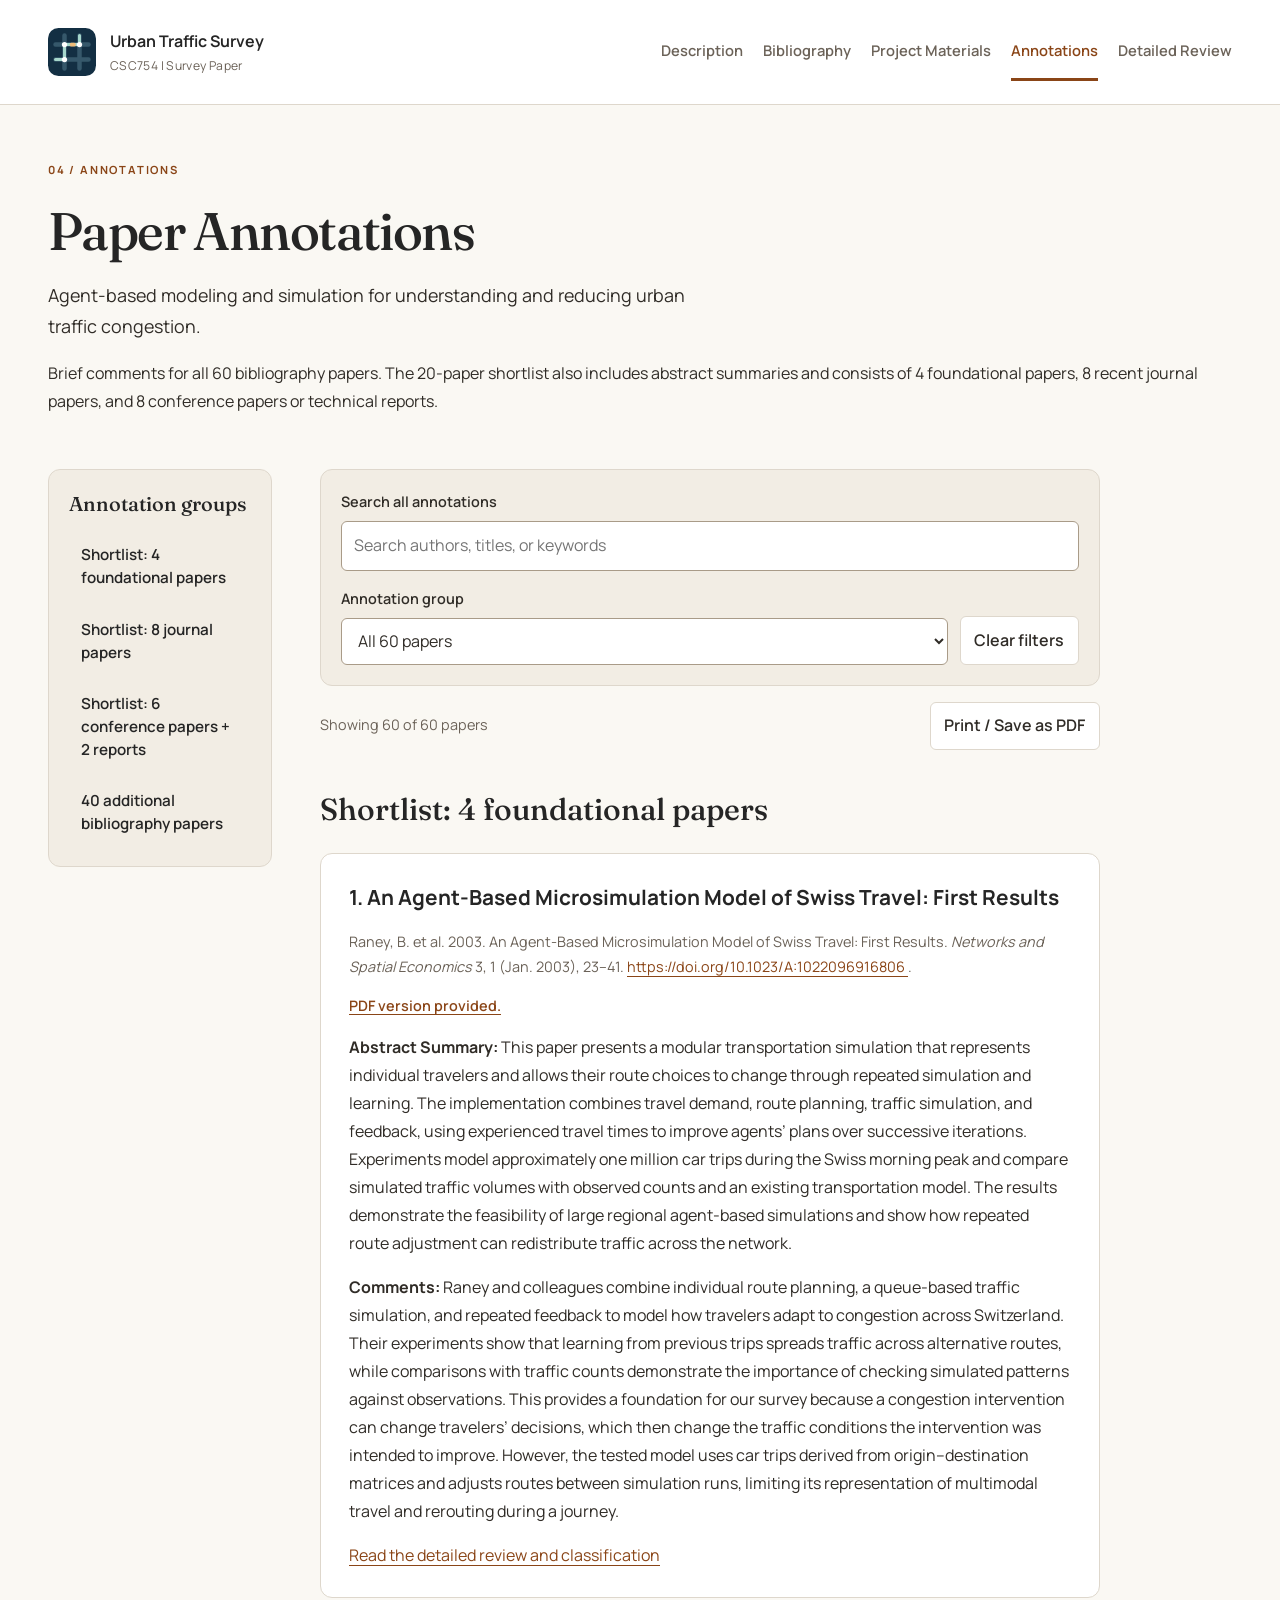
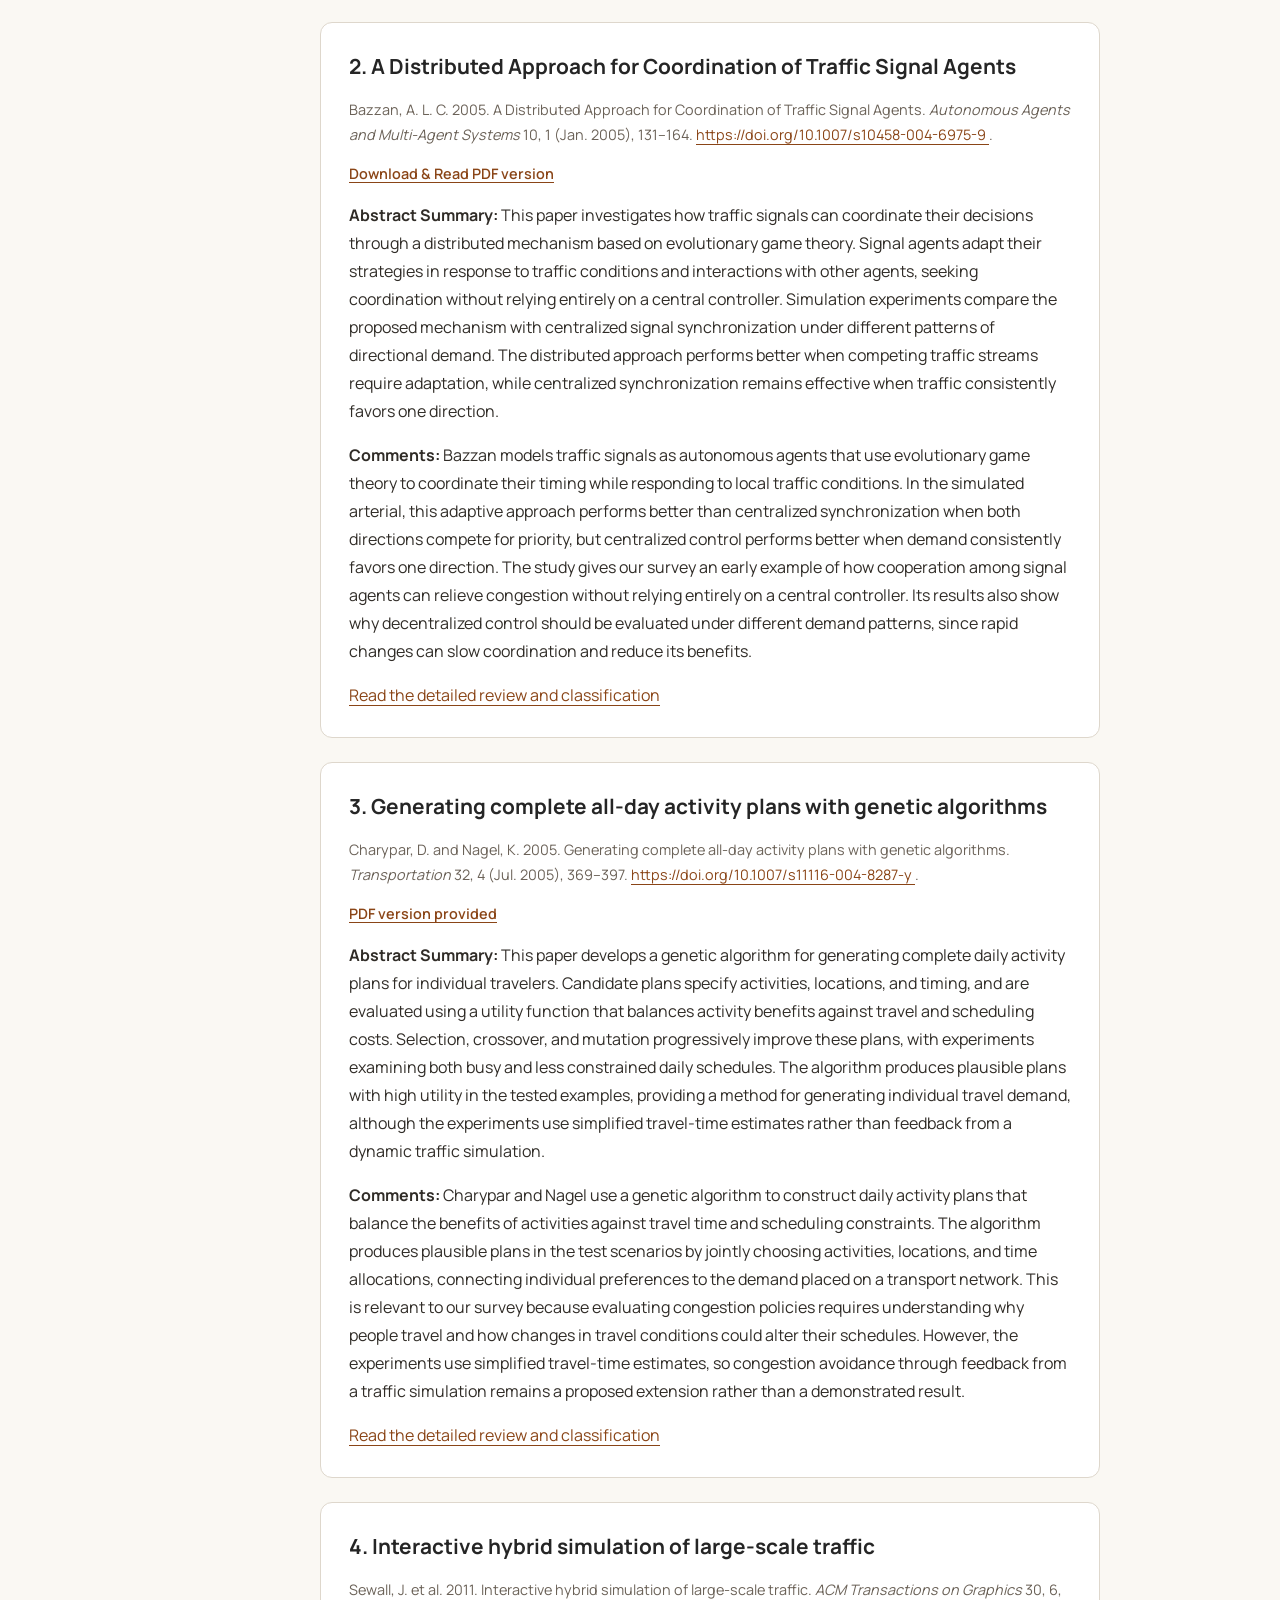
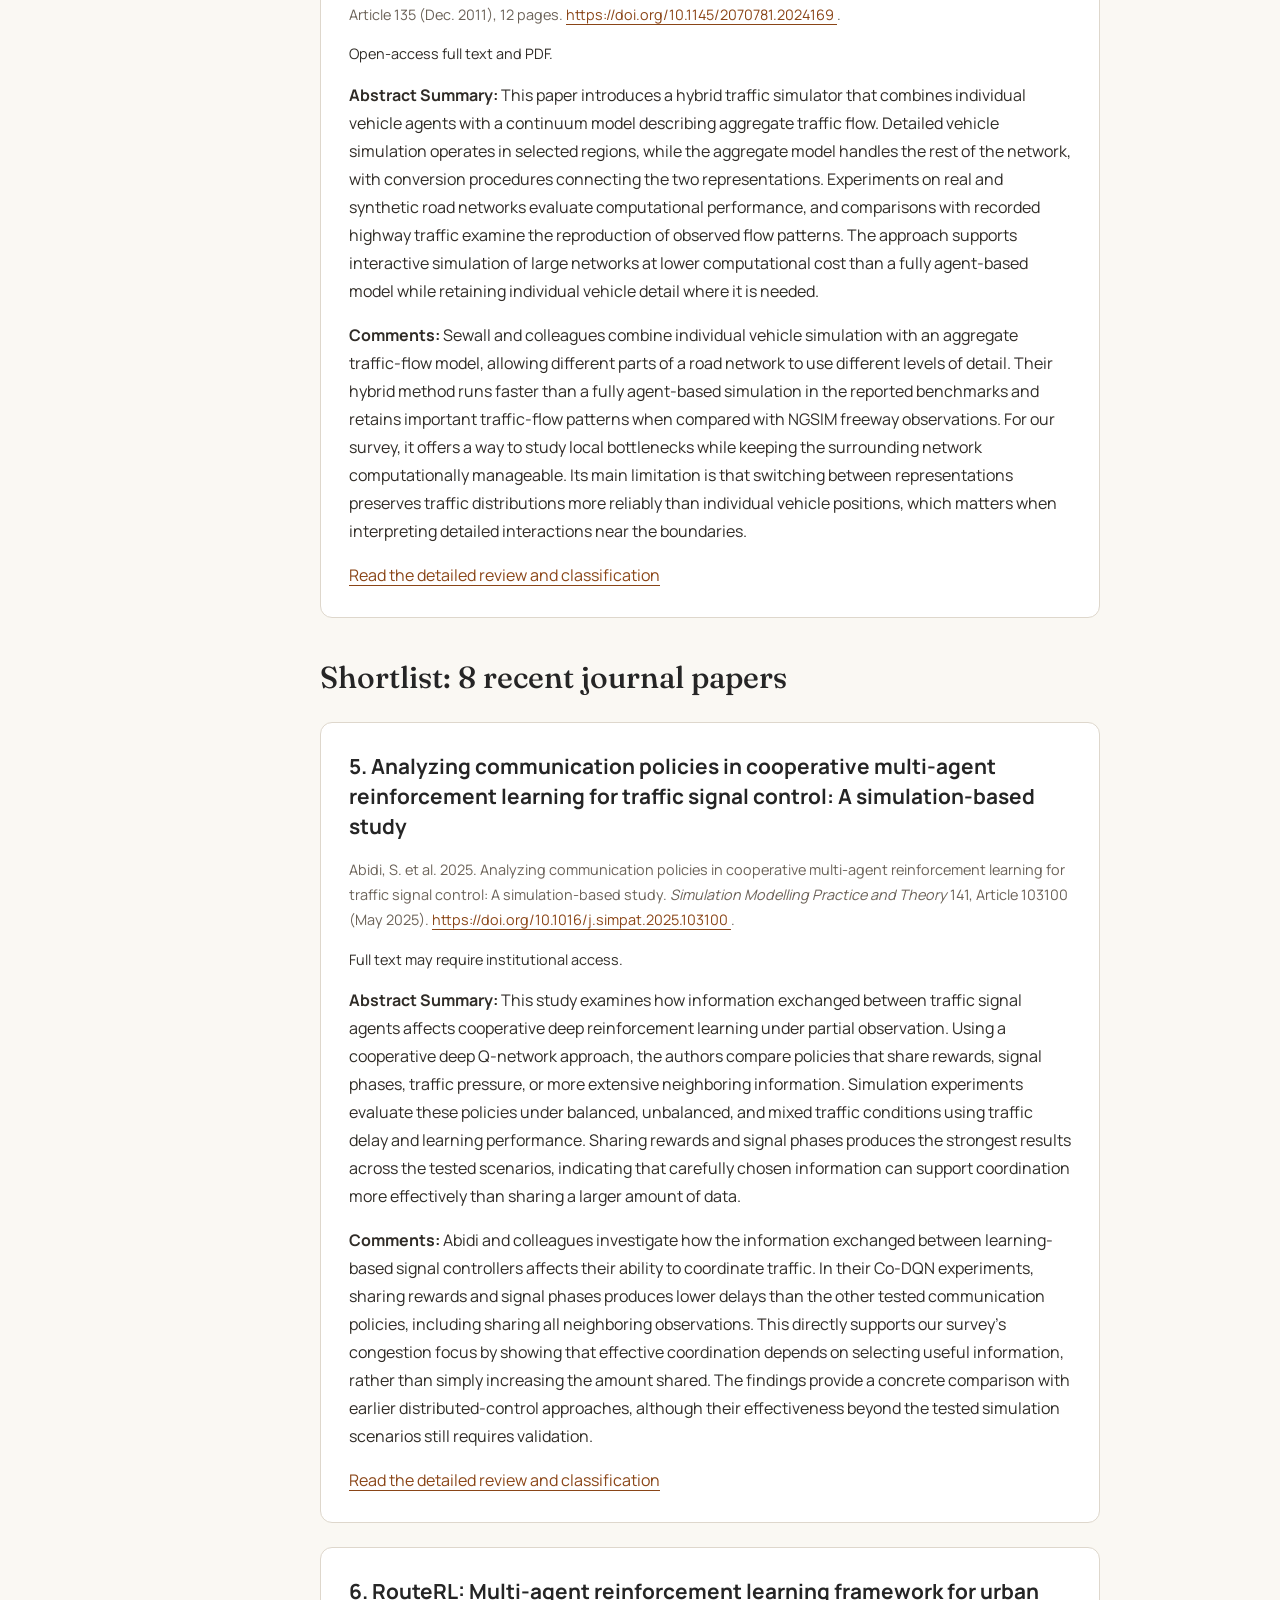
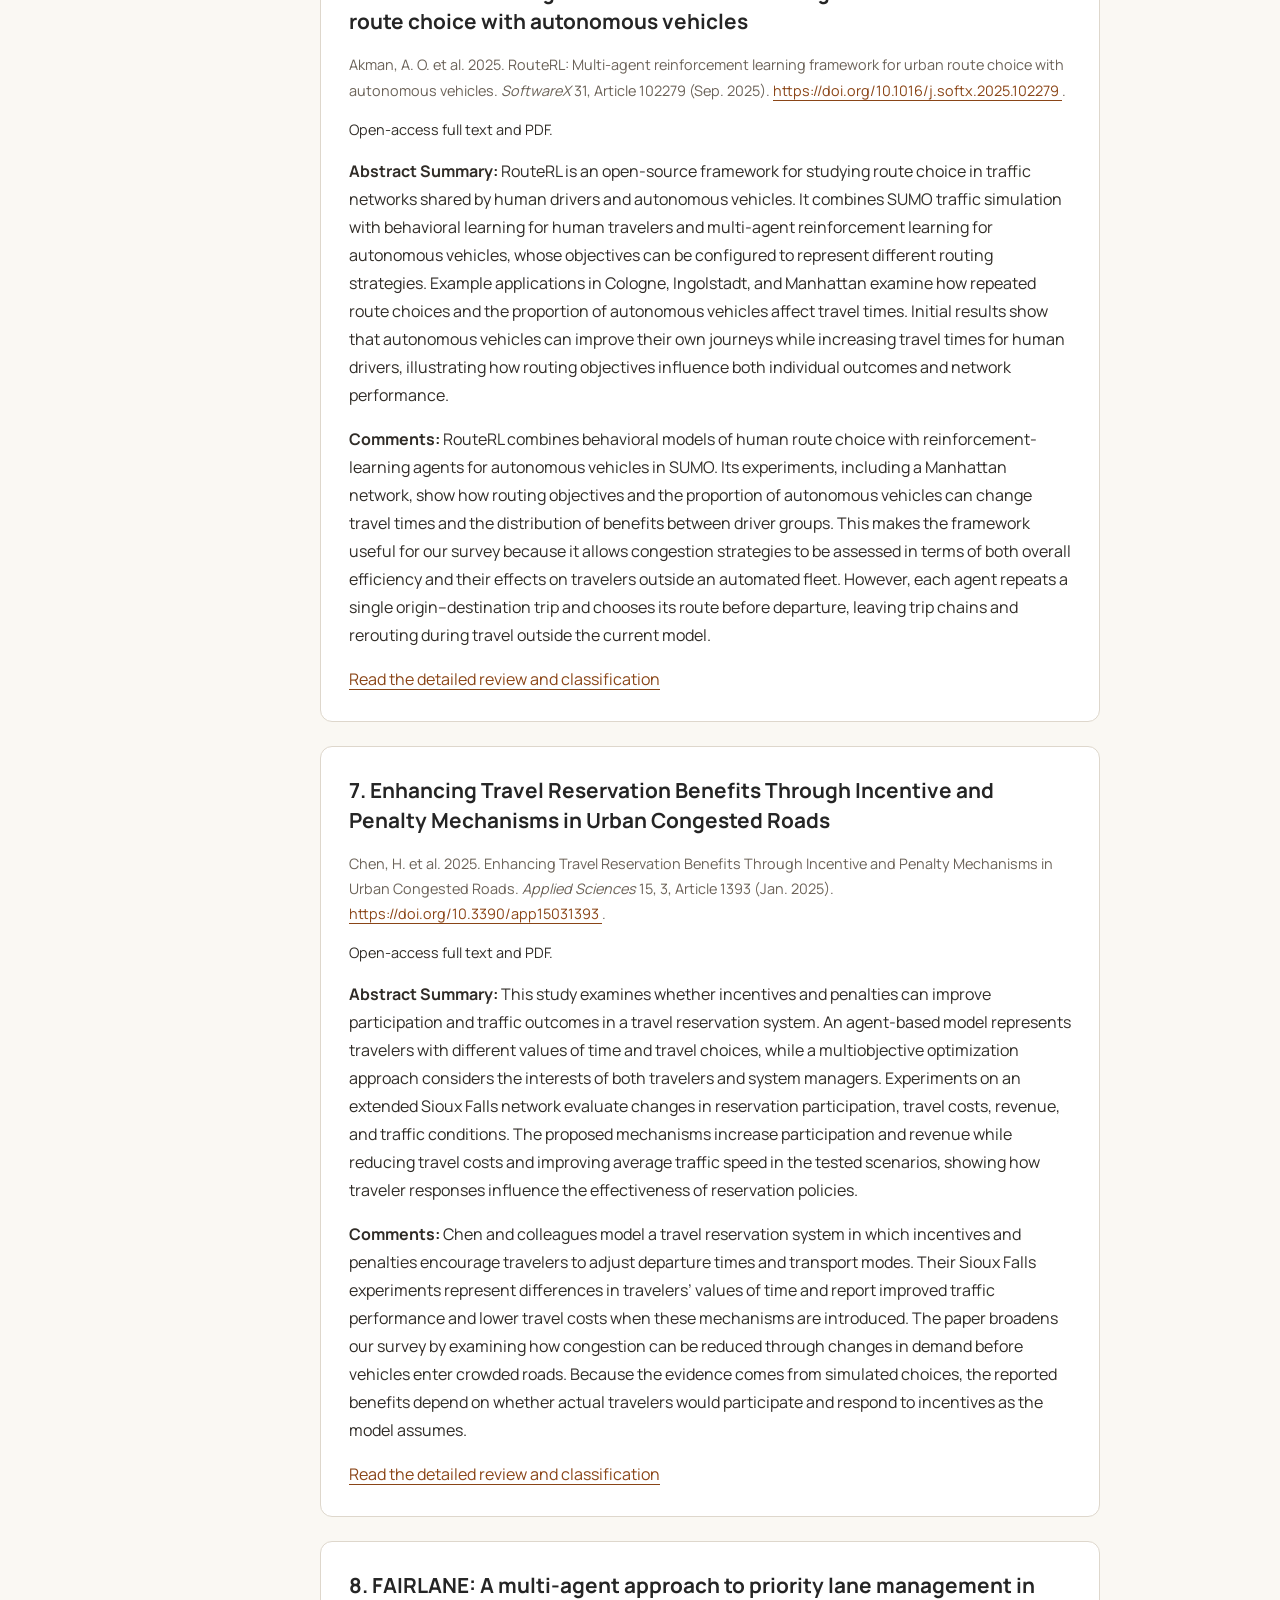
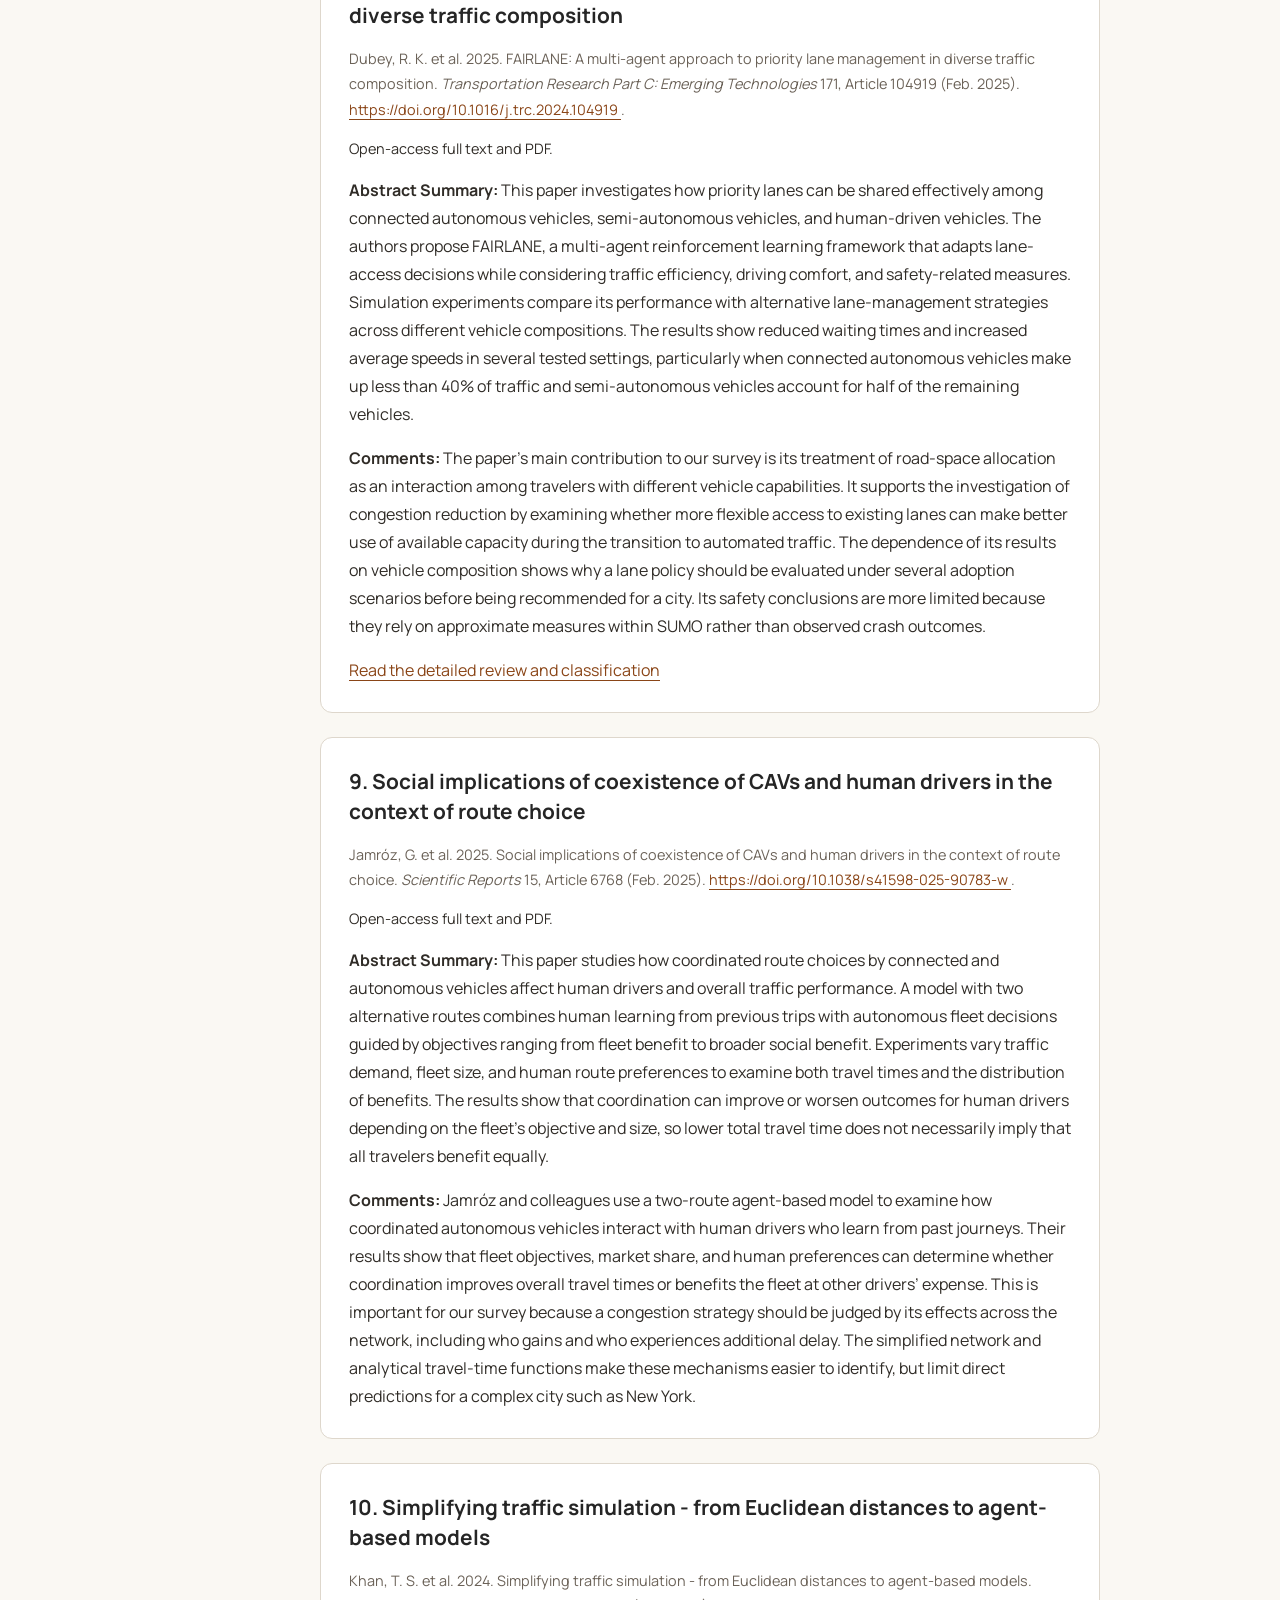
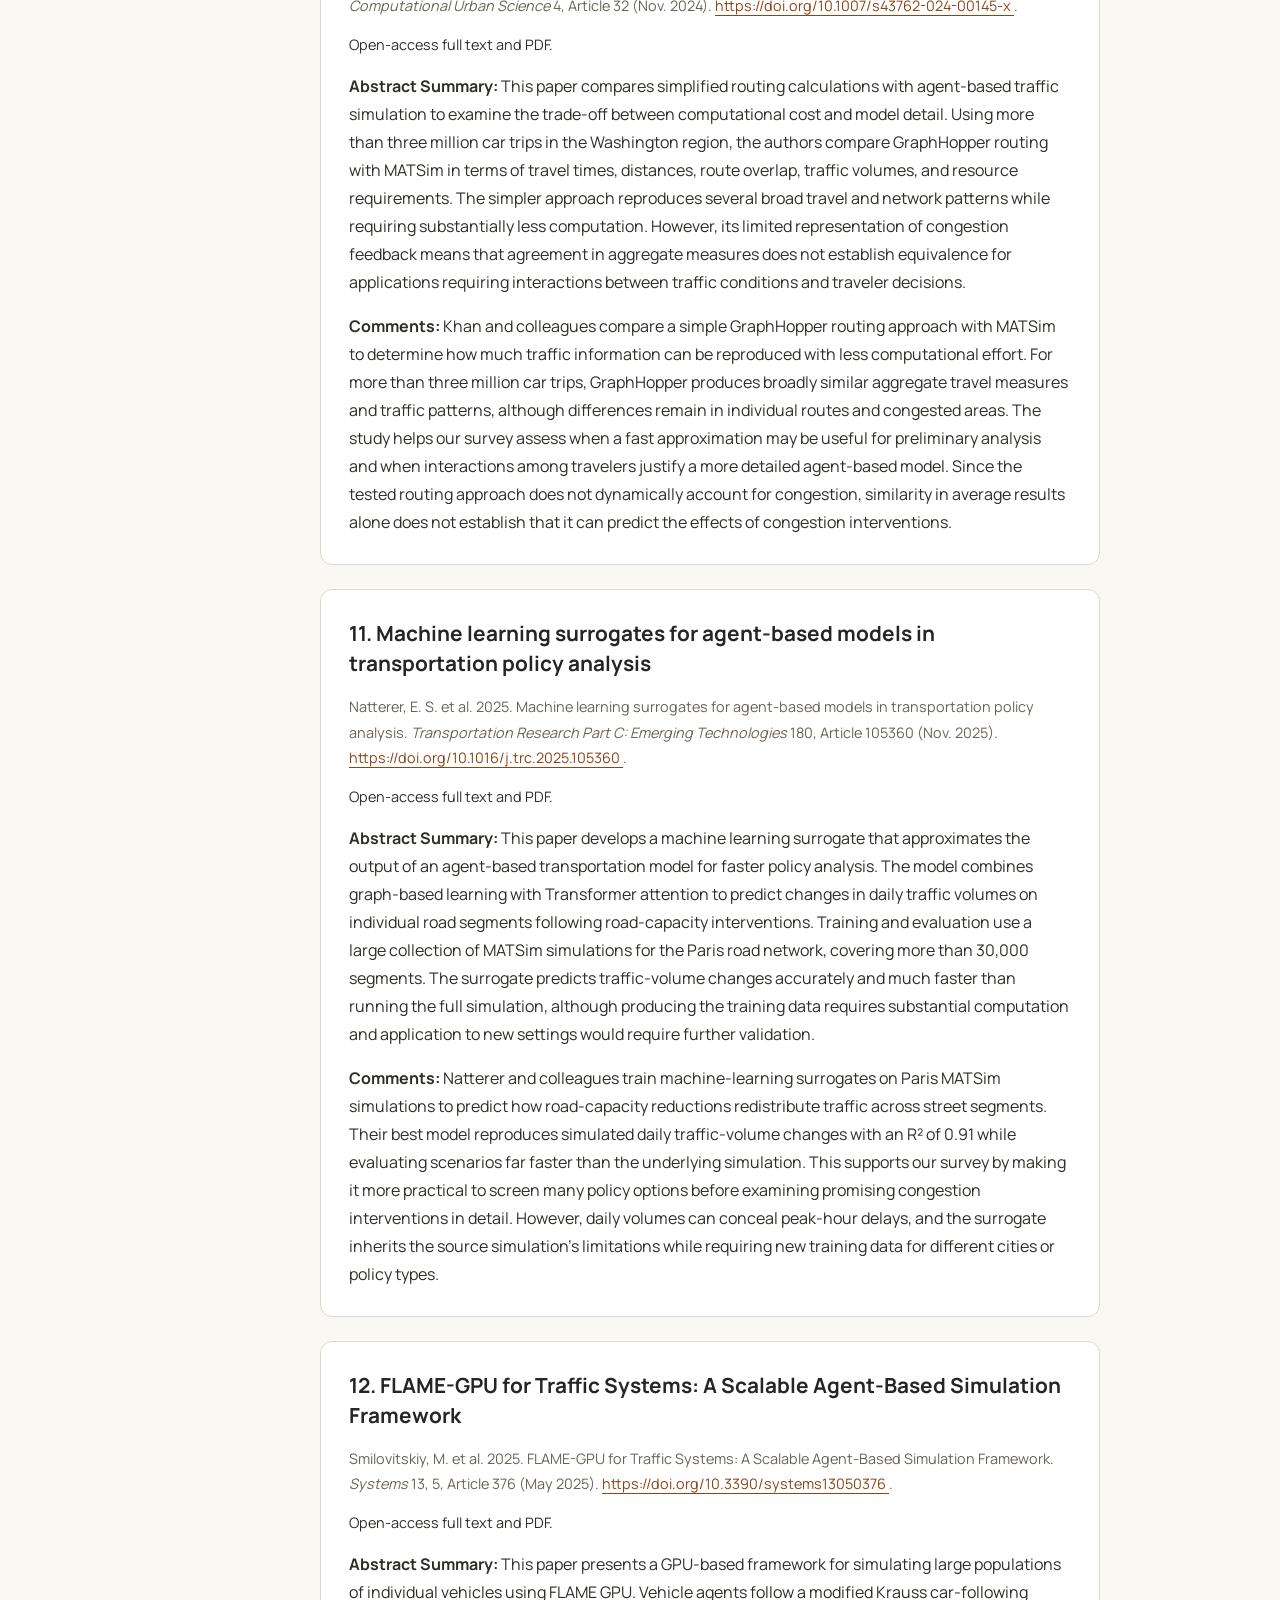
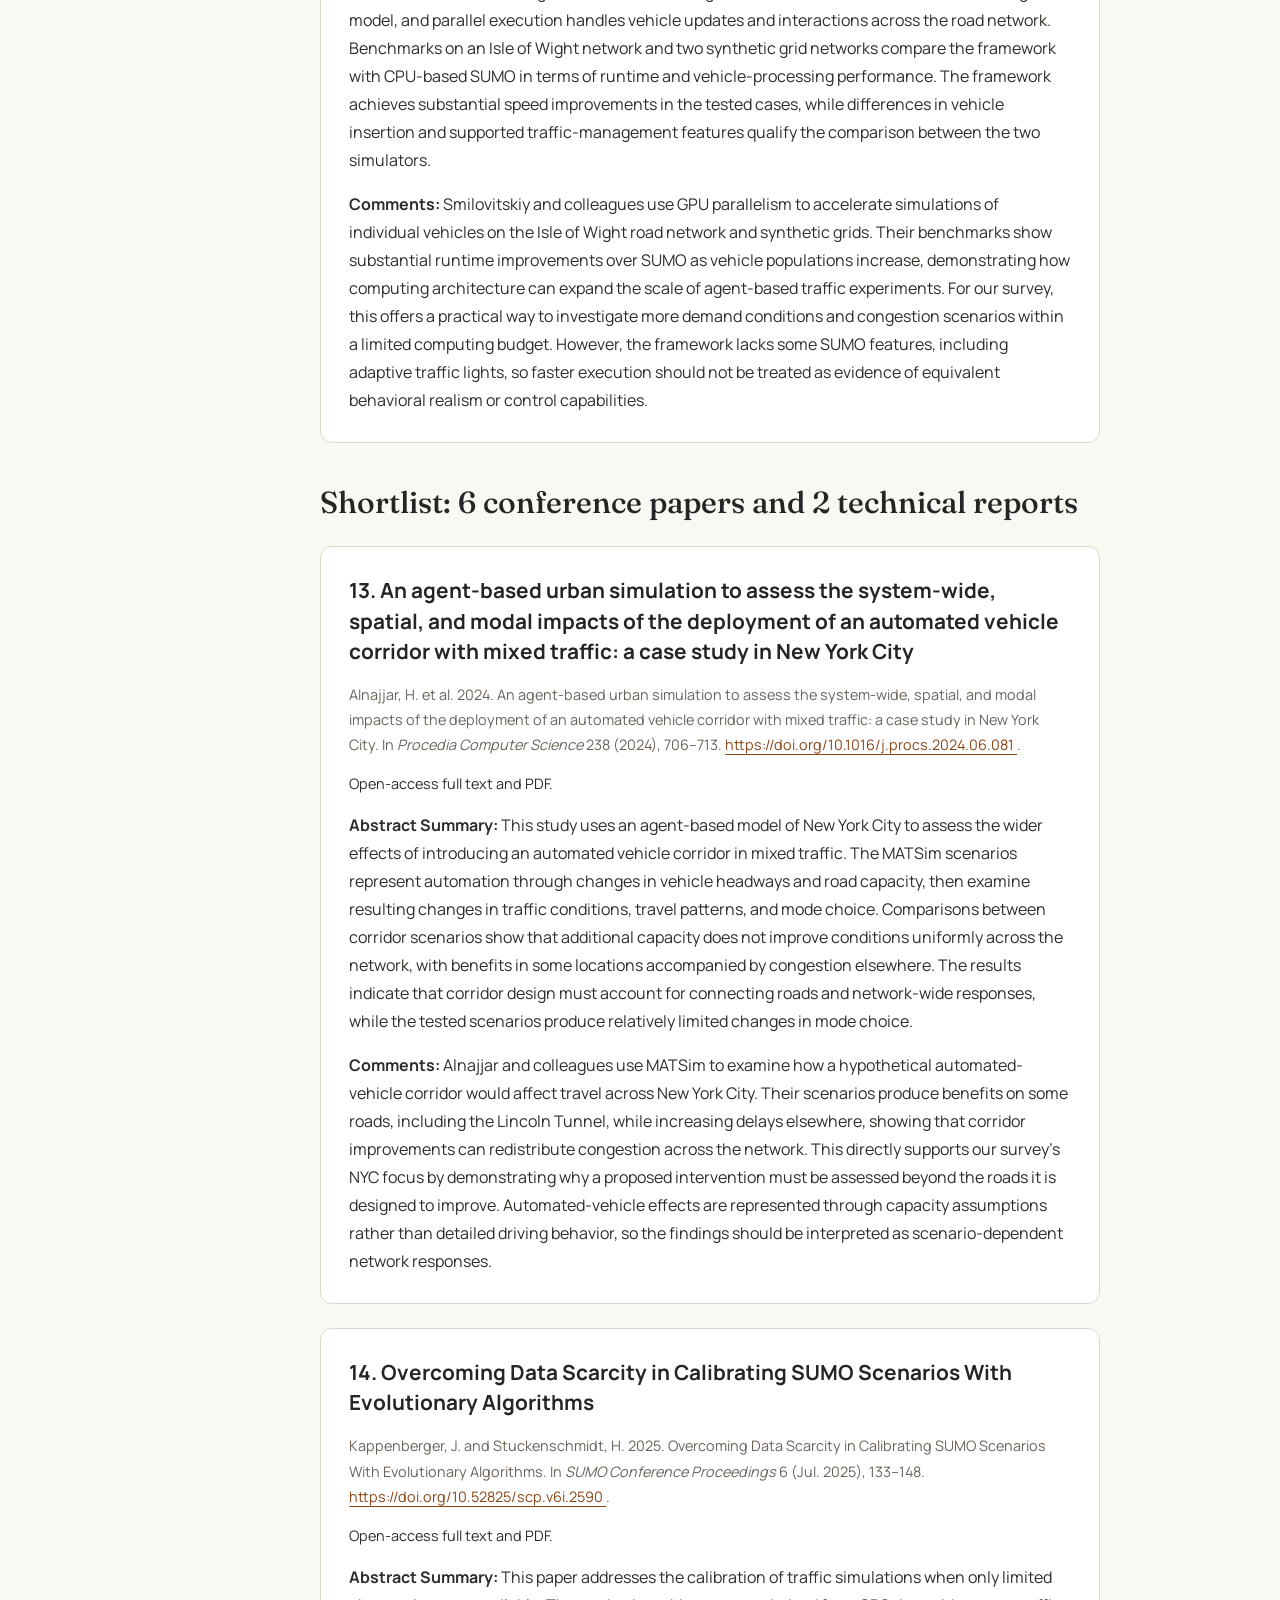
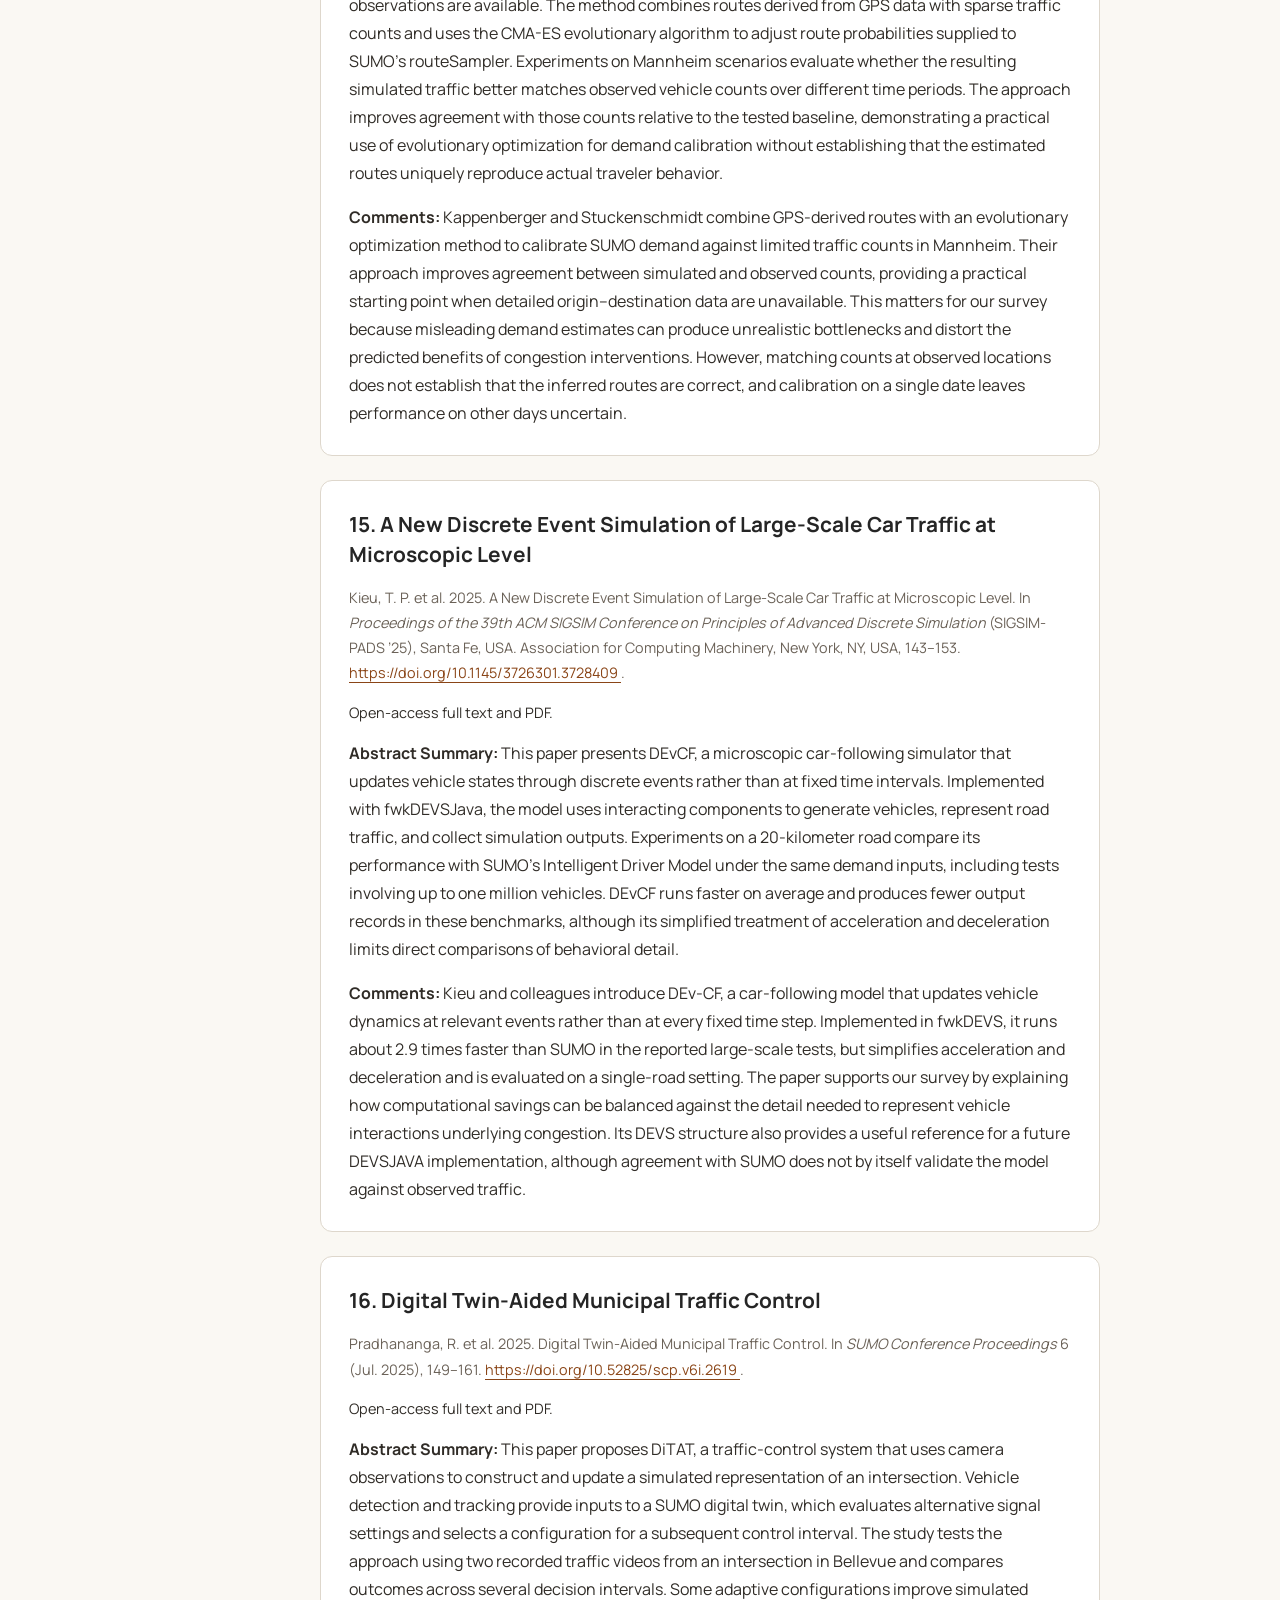
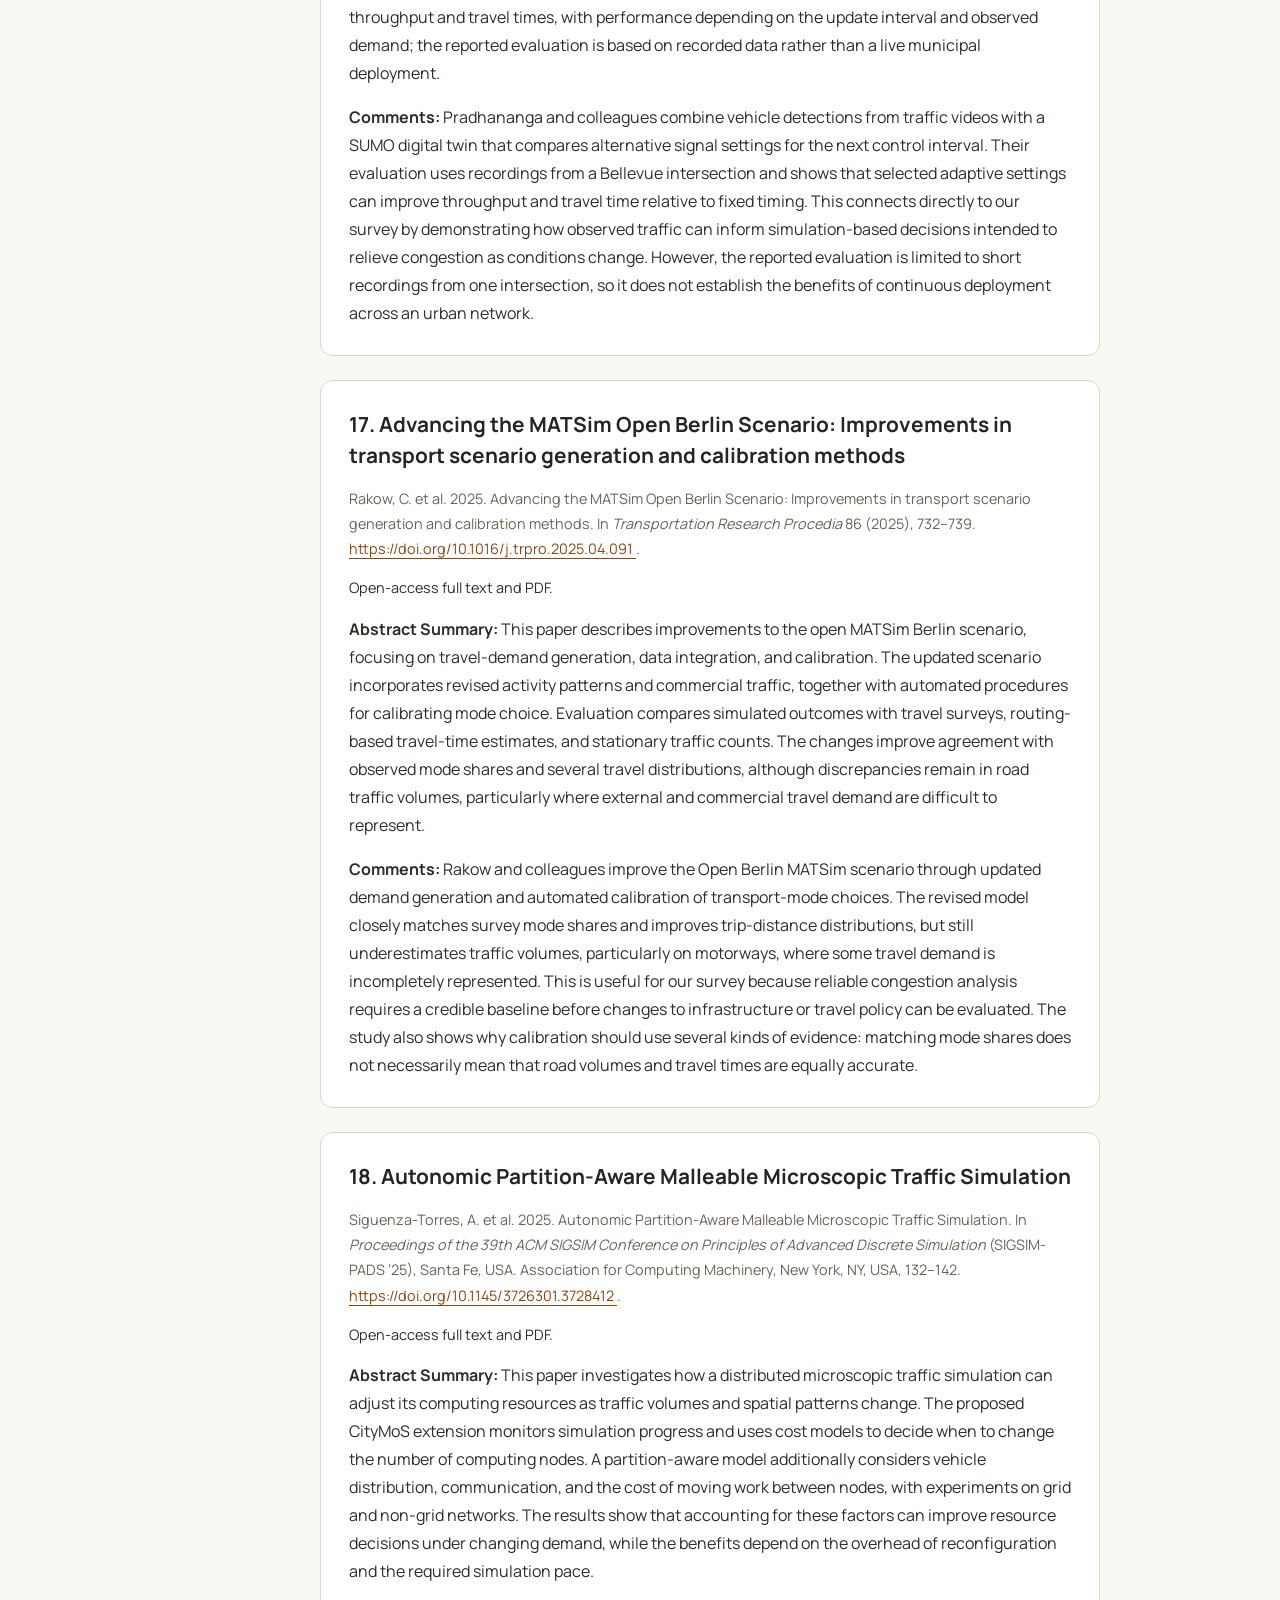
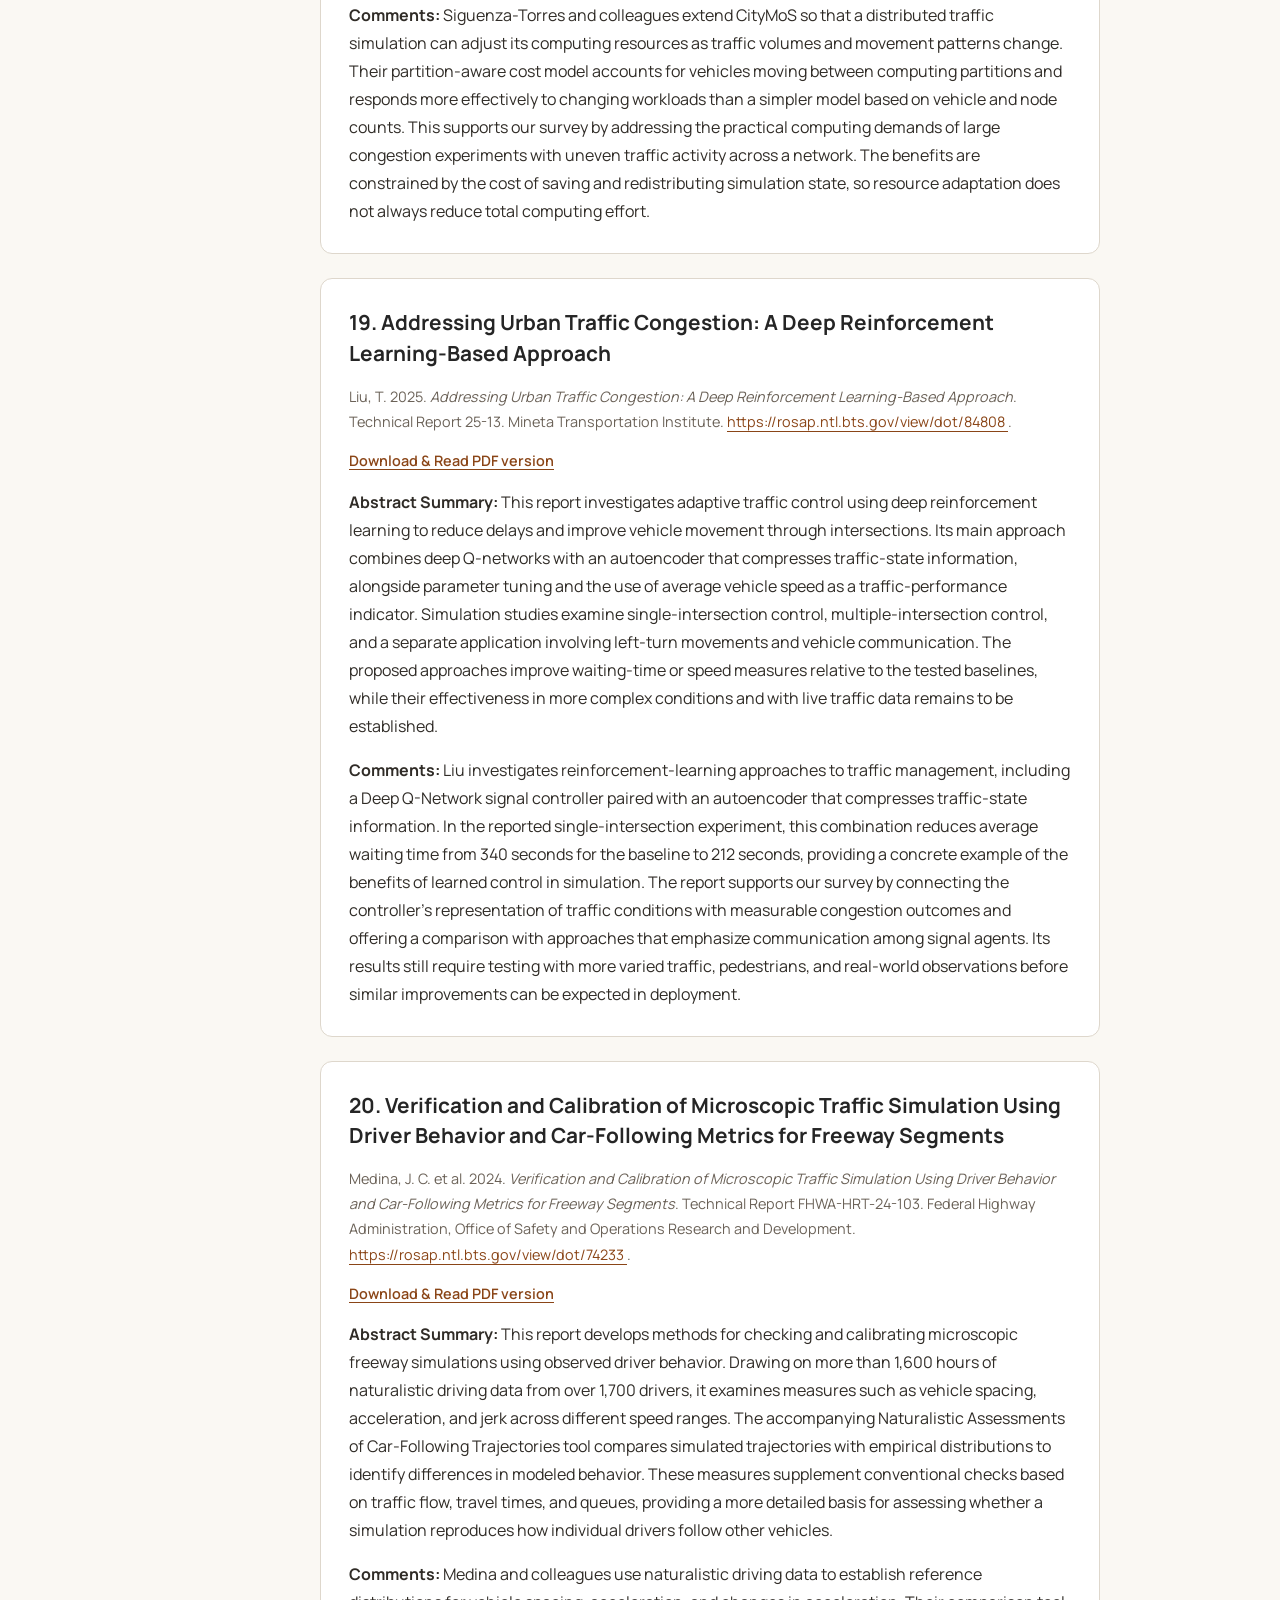
==== commit fe5411db: "Added in next four detailed reviews for papers 5, 6, 7, and 8, added in important details for model " ====
--- a/annotations.html
+++ b/annotations.html
@@ -491,6 +491,11 @@
                             <strong>Comments:</strong>
                             Abidi and colleagues investigate how the information exchanged between learning-based signal controllers affects their ability to coordinate traffic. In their Co-DQN experiments, sharing rewards and signal phases produces lower delays than the other tested communication policies, including sharing all neighboring observations. This directly supports our survey’s congestion focus by showing that effective coordination depends on selecting useful information, rather than simply increasing the amount shared. The findings provide a concrete comparison with earlier distributed-control approaches, although their effectiveness beyond the tested simulation scenarios still requires validation.
                         </p>
+                        <p>
+                            <a href="review.html#review-abidi">
+                                Read the detailed review and classification
+                            </a>
+                        </p>
                     </article>
 
                     <article class="paper-annotation" id="paper-2">
@@ -519,6 +524,11 @@
                             <strong>Comments:</strong>
                             RouteRL combines behavioral models of human route choice with reinforcement-learning agents for autonomous vehicles in SUMO. Its experiments, including a Manhattan network, show how routing objectives and the proportion of autonomous vehicles can change travel times and the distribution of benefits between driver groups. This makes the framework useful for our survey because it allows congestion strategies to be assessed in terms of both overall efficiency and their effects on travelers outside an automated fleet. However, each agent repeats a single origin–destination trip and chooses its route before departure, leaving trip chains and rerouting during travel outside the current model.
                         </p>
+                        <p>
+                            <a href="review.html#review-akman">
+                                Read the detailed review and classification
+                            </a>
+                        </p>
                     </article>
 
                     <article class="paper-annotation" id="paper-11">
@@ -546,6 +556,11 @@
                         <p class="brief-comments">
                             <strong>Comments:</strong>
                             Chen and colleagues model a travel reservation system in which incentives and penalties encourage travelers to adjust departure times and transport modes. Their Sioux Falls experiments represent differences in travelers’ values of time and report improved traffic performance and lower travel costs when these mechanisms are introduced. The paper broadens our survey by examining how congestion can be reduced through changes in demand before vehicles enter crowded roads. Because the evidence comes from simulated choices, the reported benefits depend on whether actual travelers would participate and respond to incentives as the model assumes.
+                        </p>
+                        <p>
+                            <a href="review.html#review-chen">
+                                Read the detailed review and classification
+                            </a>
                         </p>
                     </article>
 
@@ -575,6 +590,11 @@
                         <p class="brief-comments">
                             <strong>Comments:</strong>
                             The paper’s main contribution to our survey is its treatment of road-space allocation as an interaction among travelers with different vehicle capabilities. It supports the investigation of congestion reduction by examining whether more flexible access to existing lanes can make better use of available capacity during the transition to automated traffic. The dependence of its results on vehicle composition shows why a lane policy should be evaluated under several adoption scenarios before being recommended for a city. Its safety conclusions are more limited because they rely on approximate measures within SUMO rather than observed crash outcomes.
+                        </p>
+                        <p>
+                            <a href="review.html#review-dubey">
+                                Read the detailed review and classification
+                            </a>
                         </p>
                     </article>
 
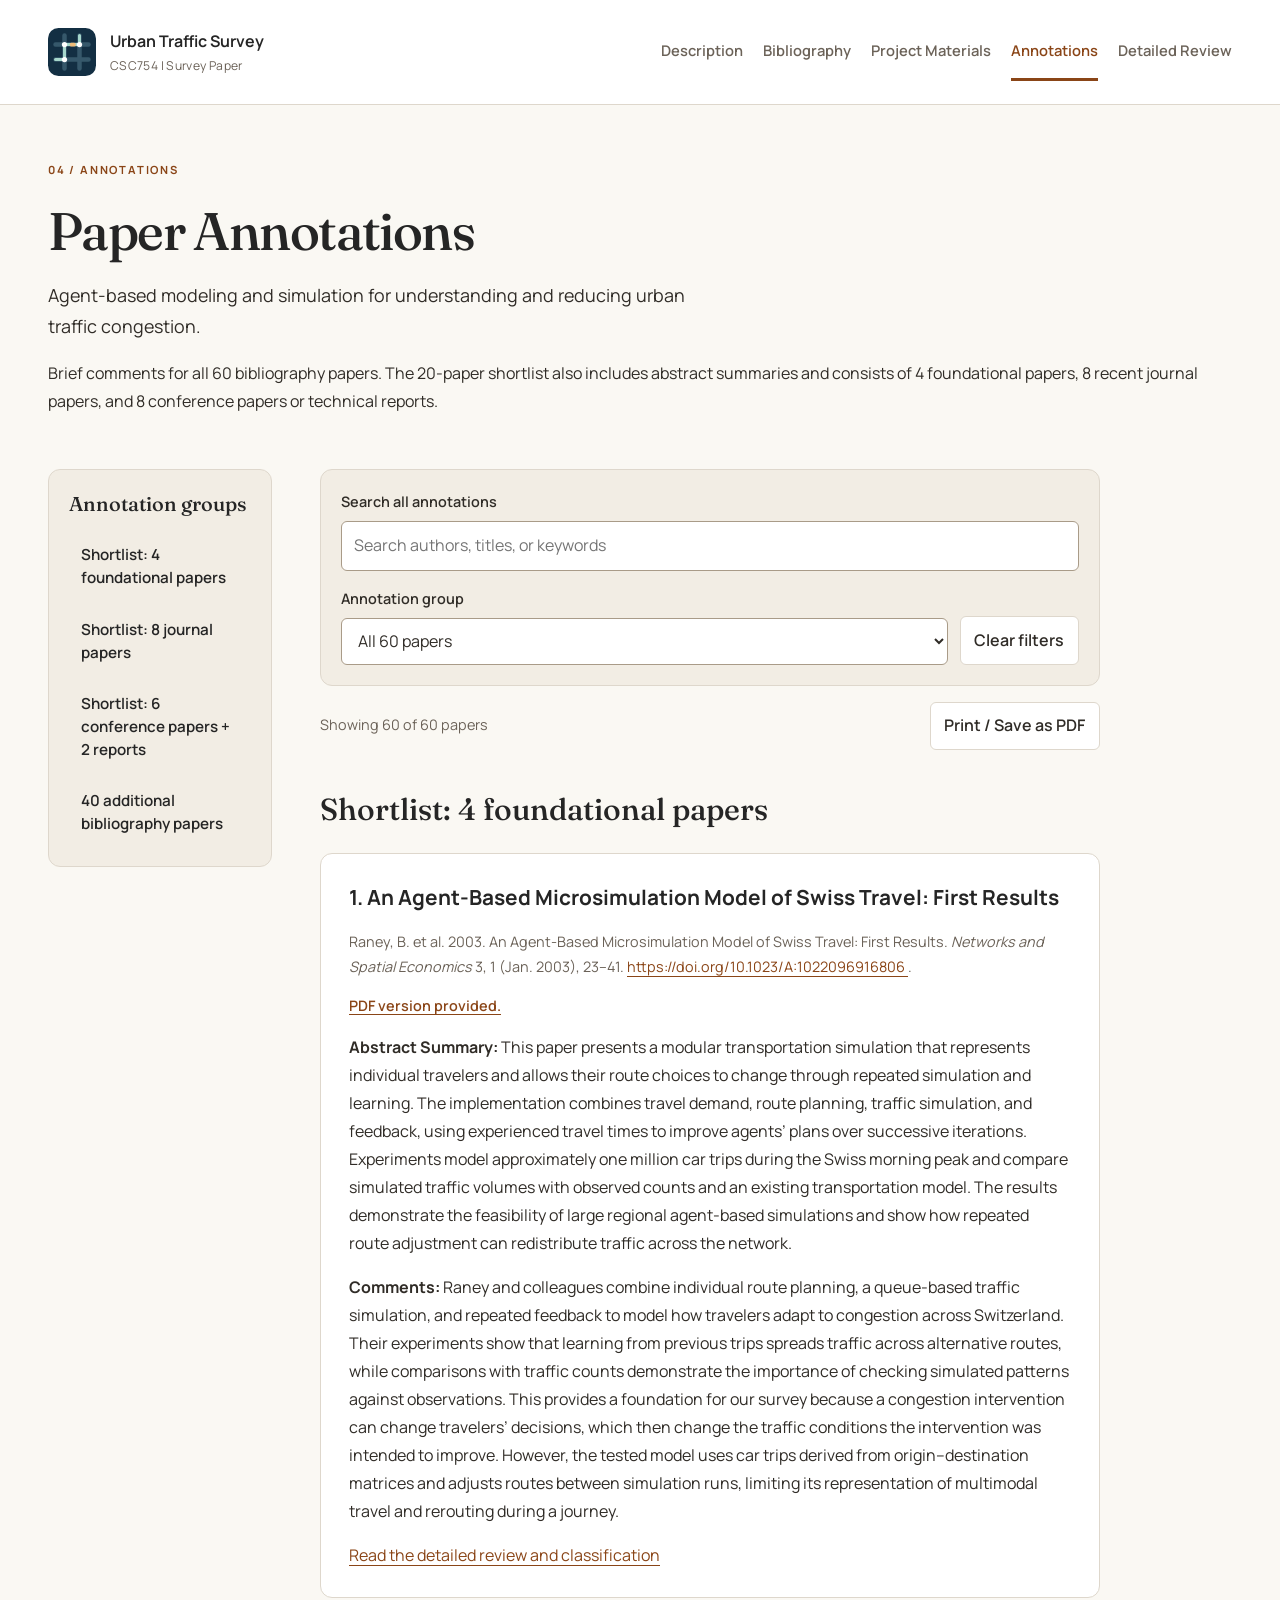
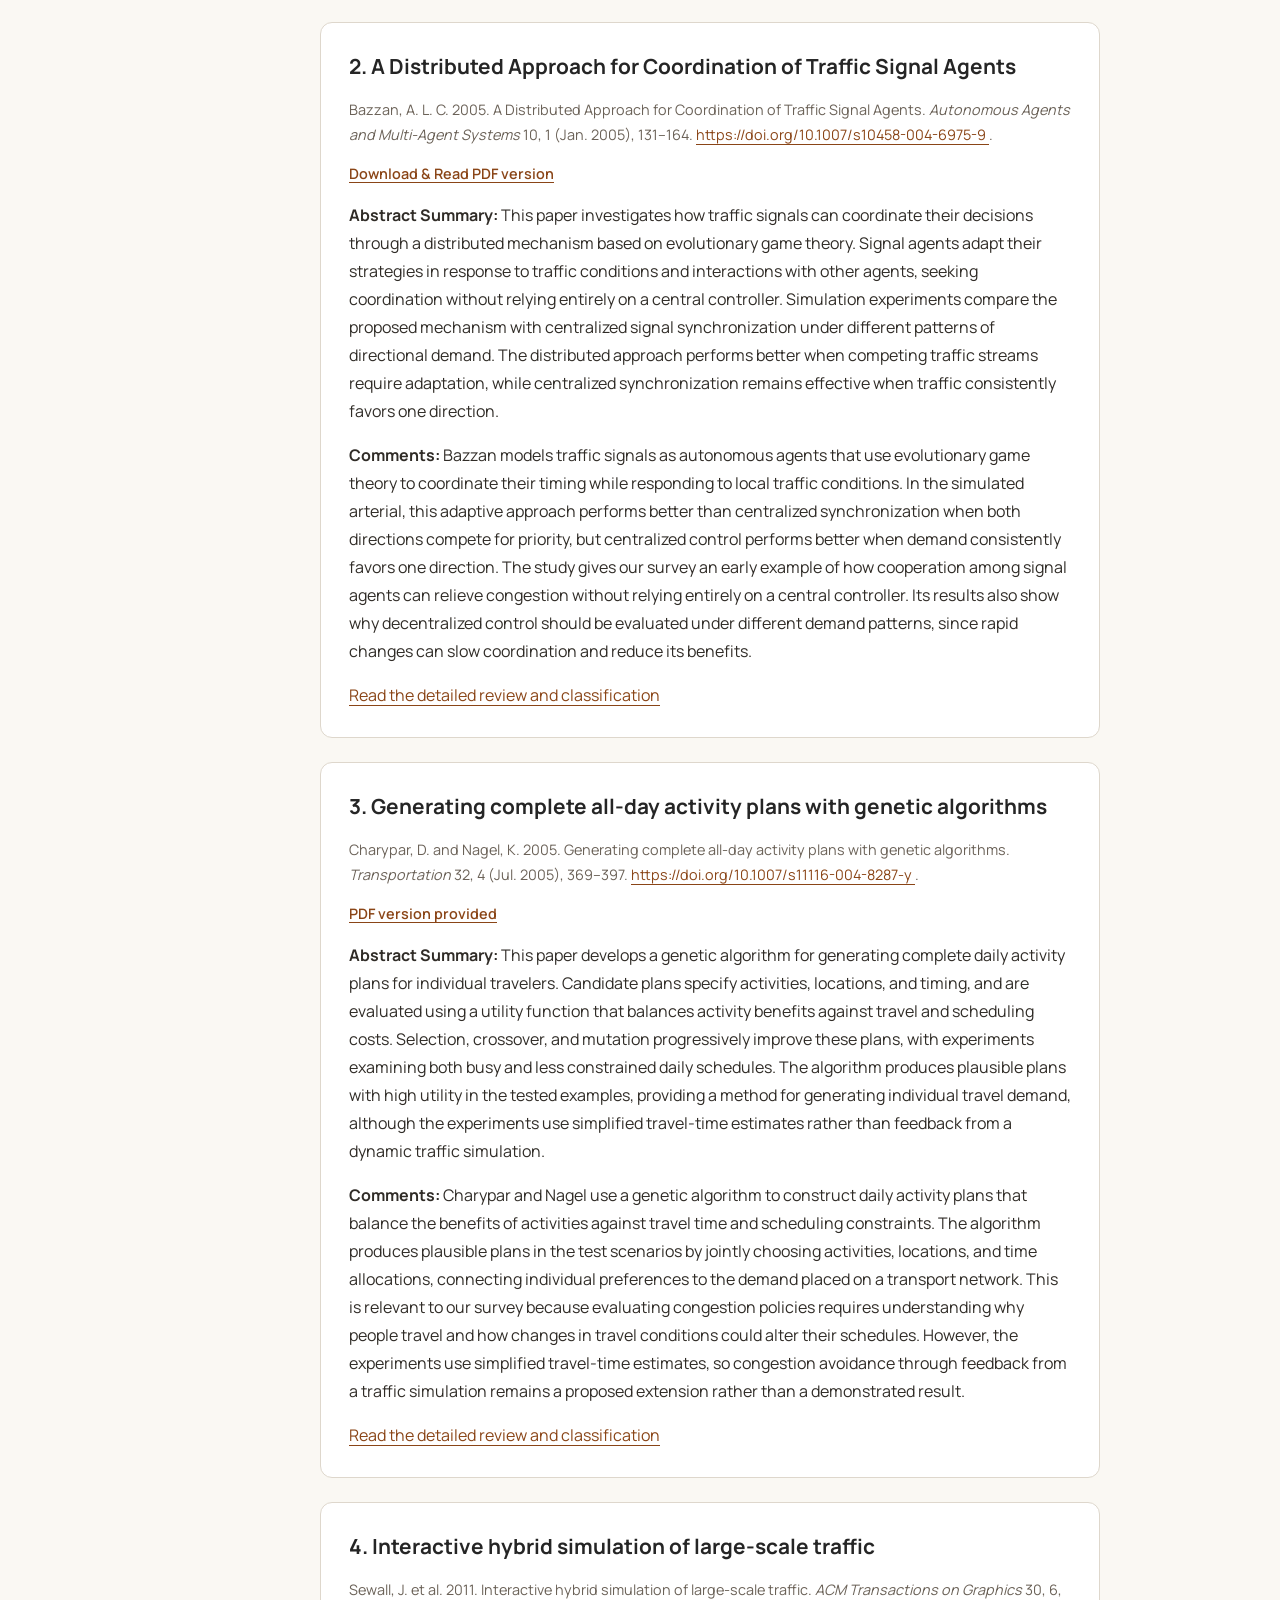
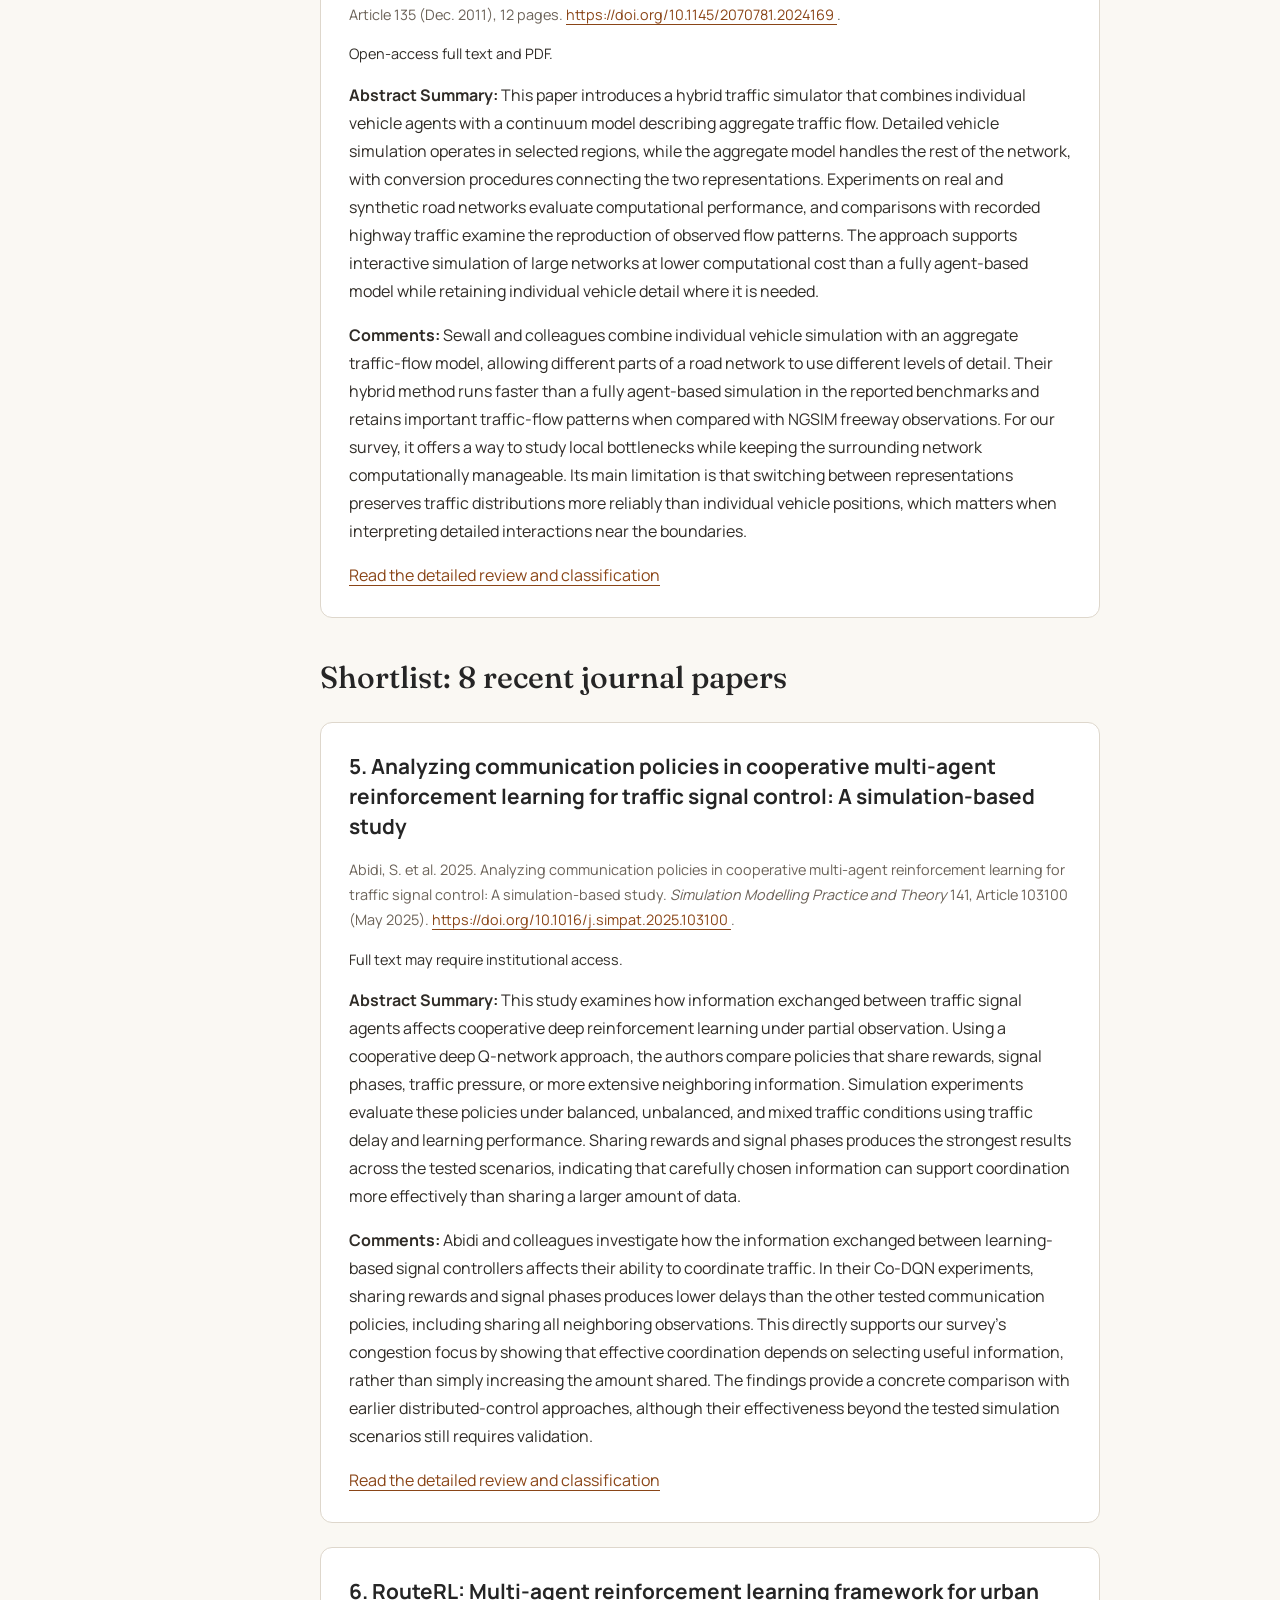
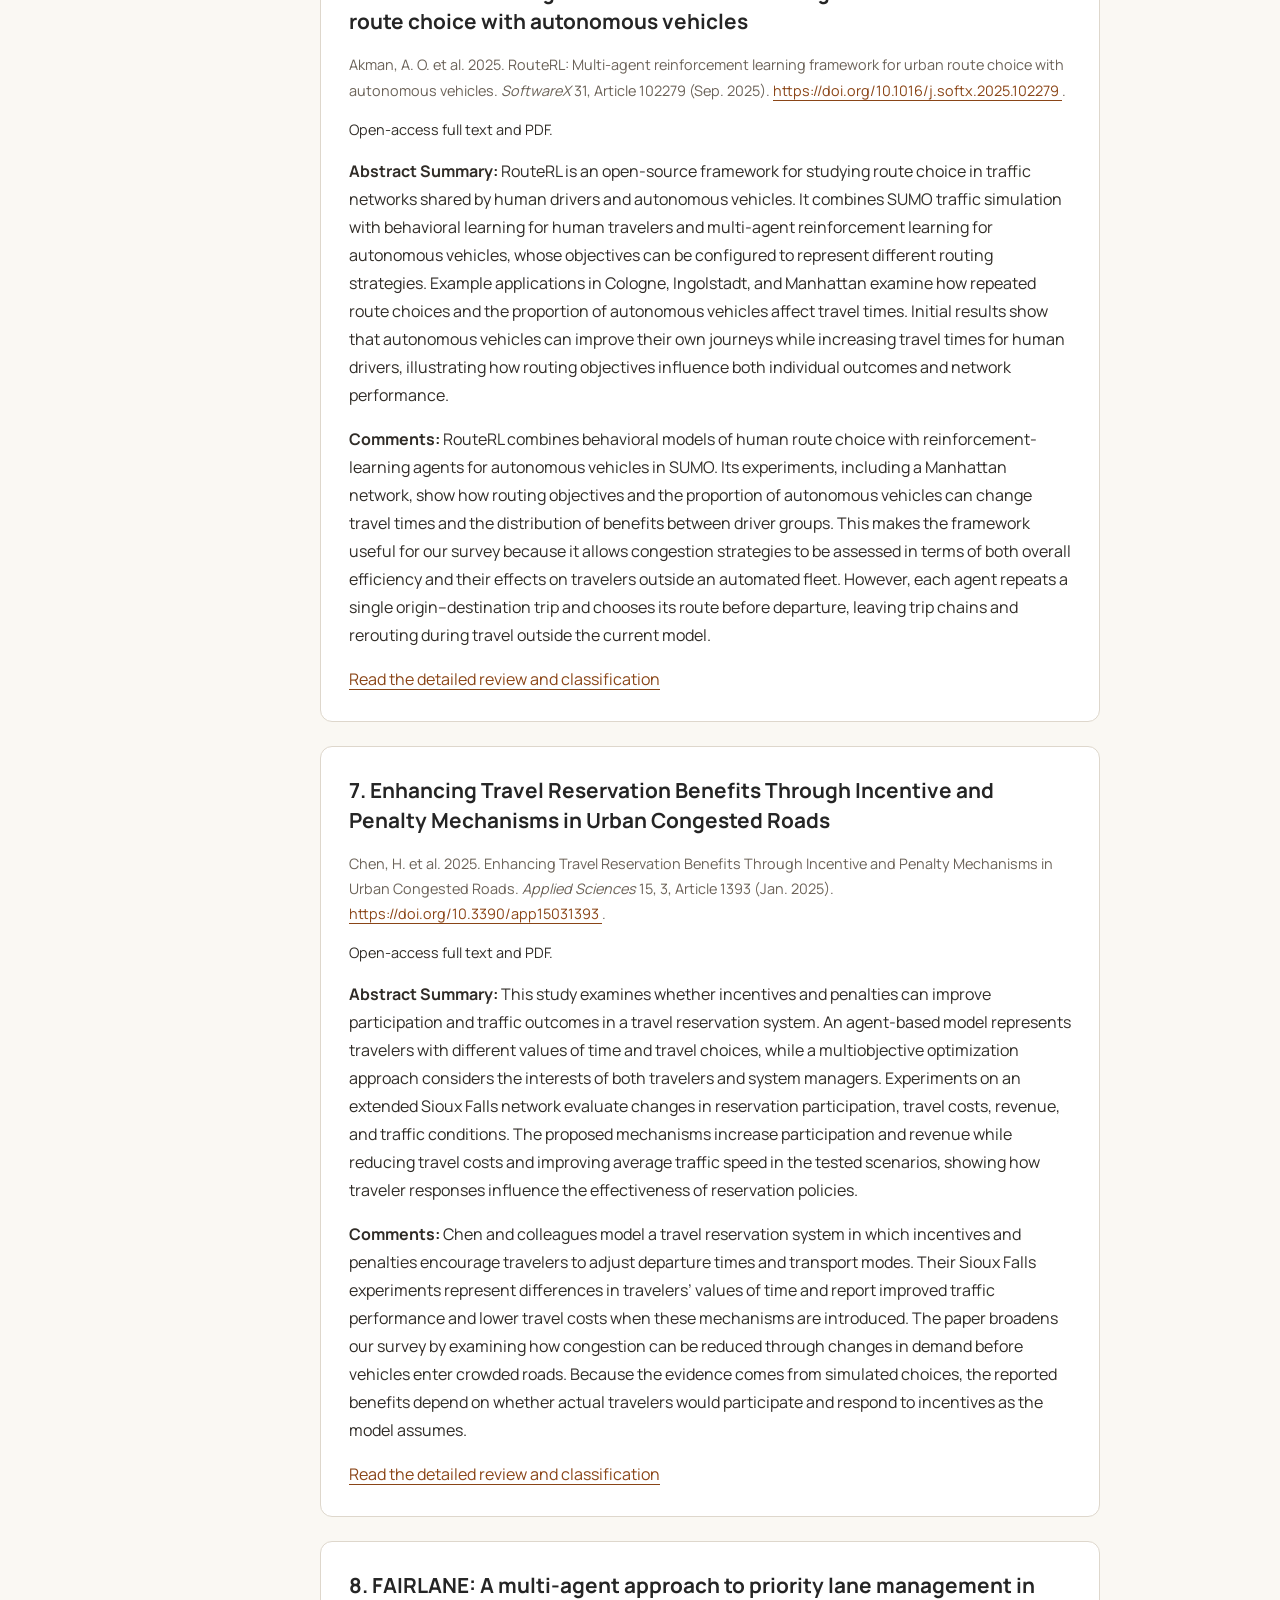
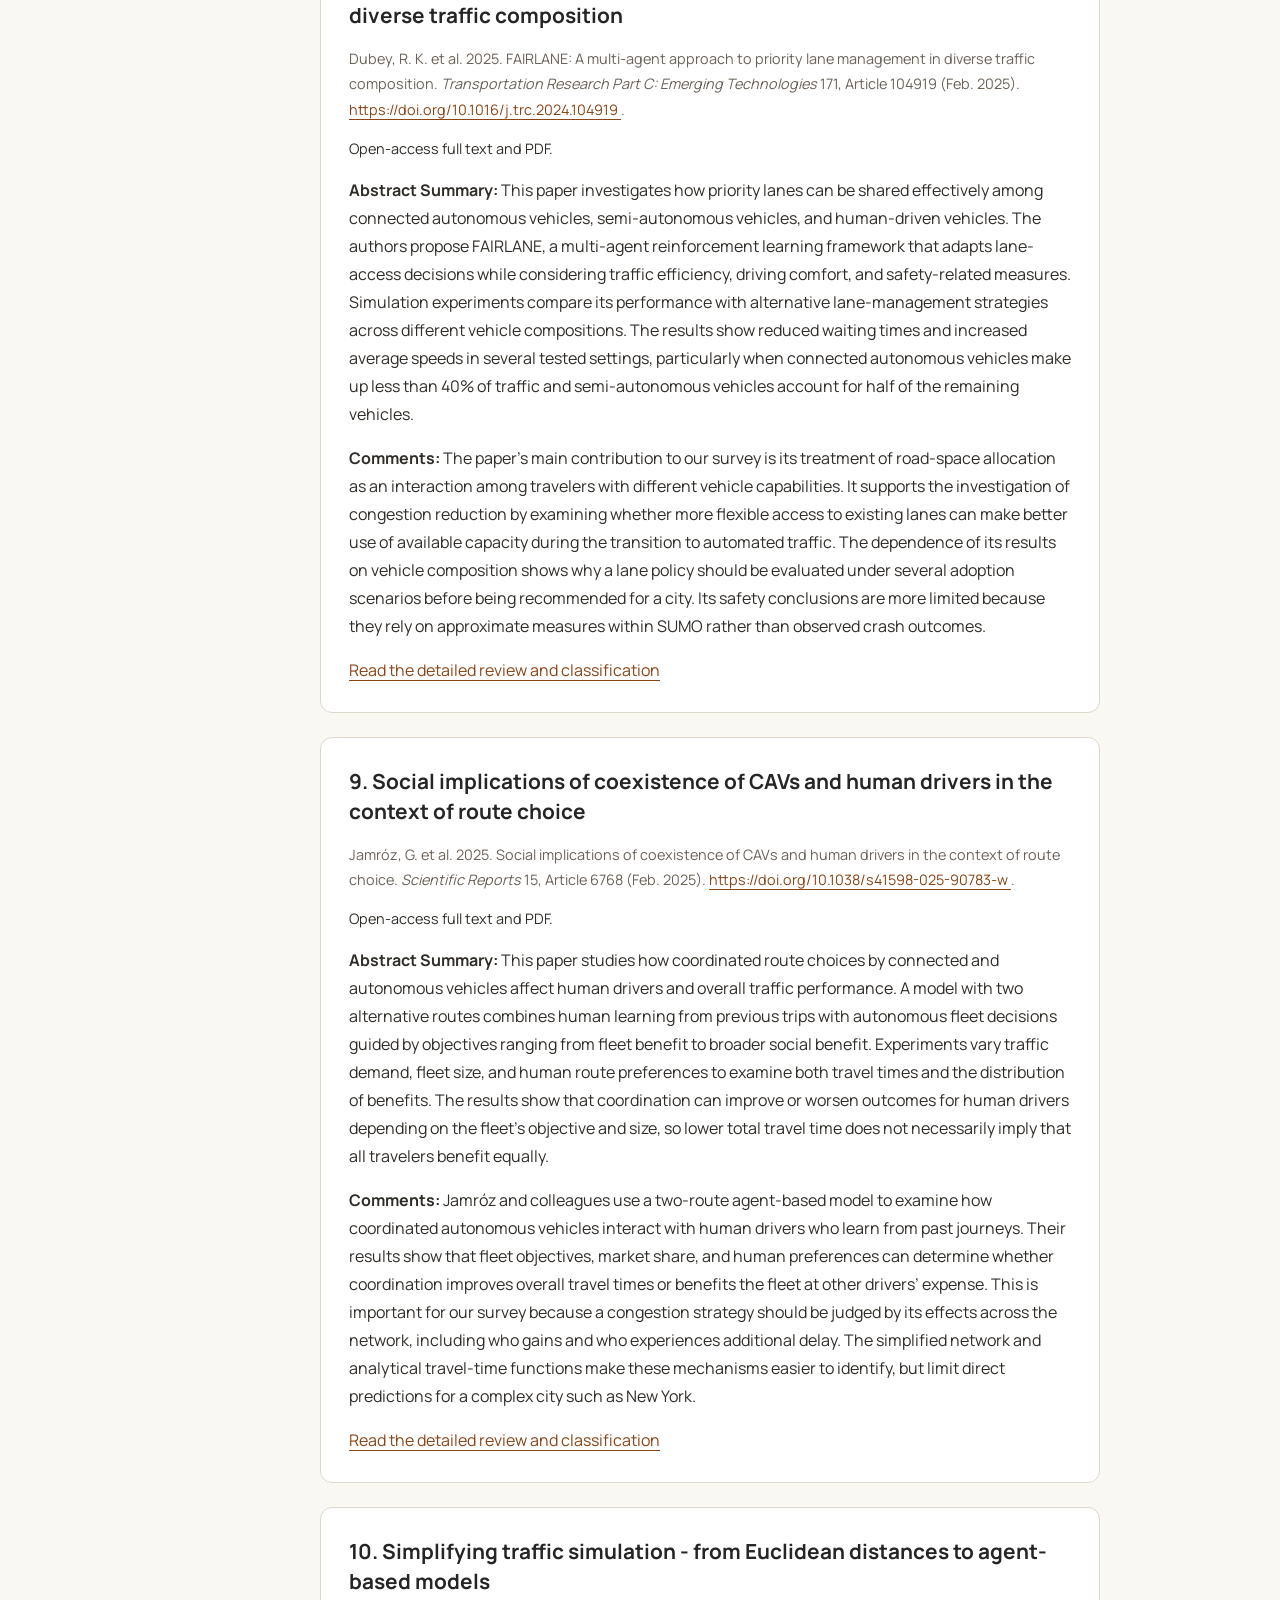
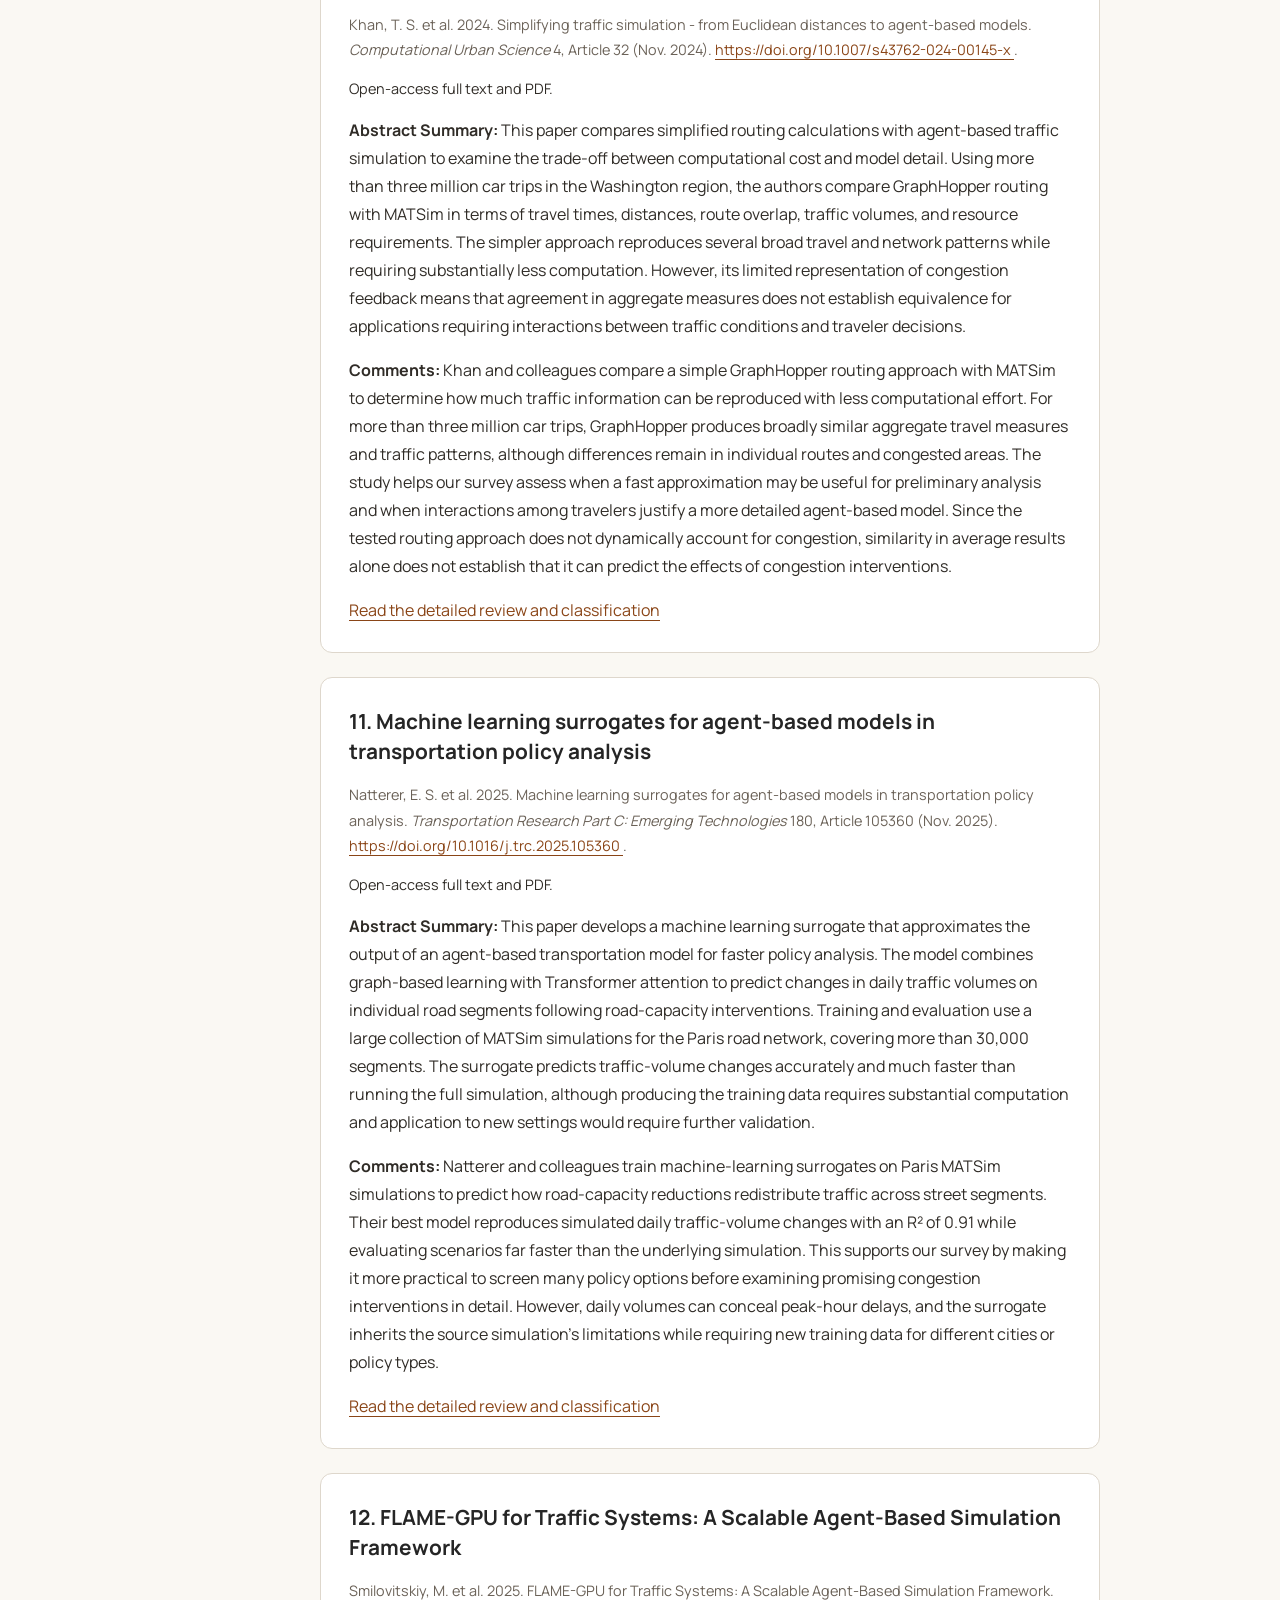
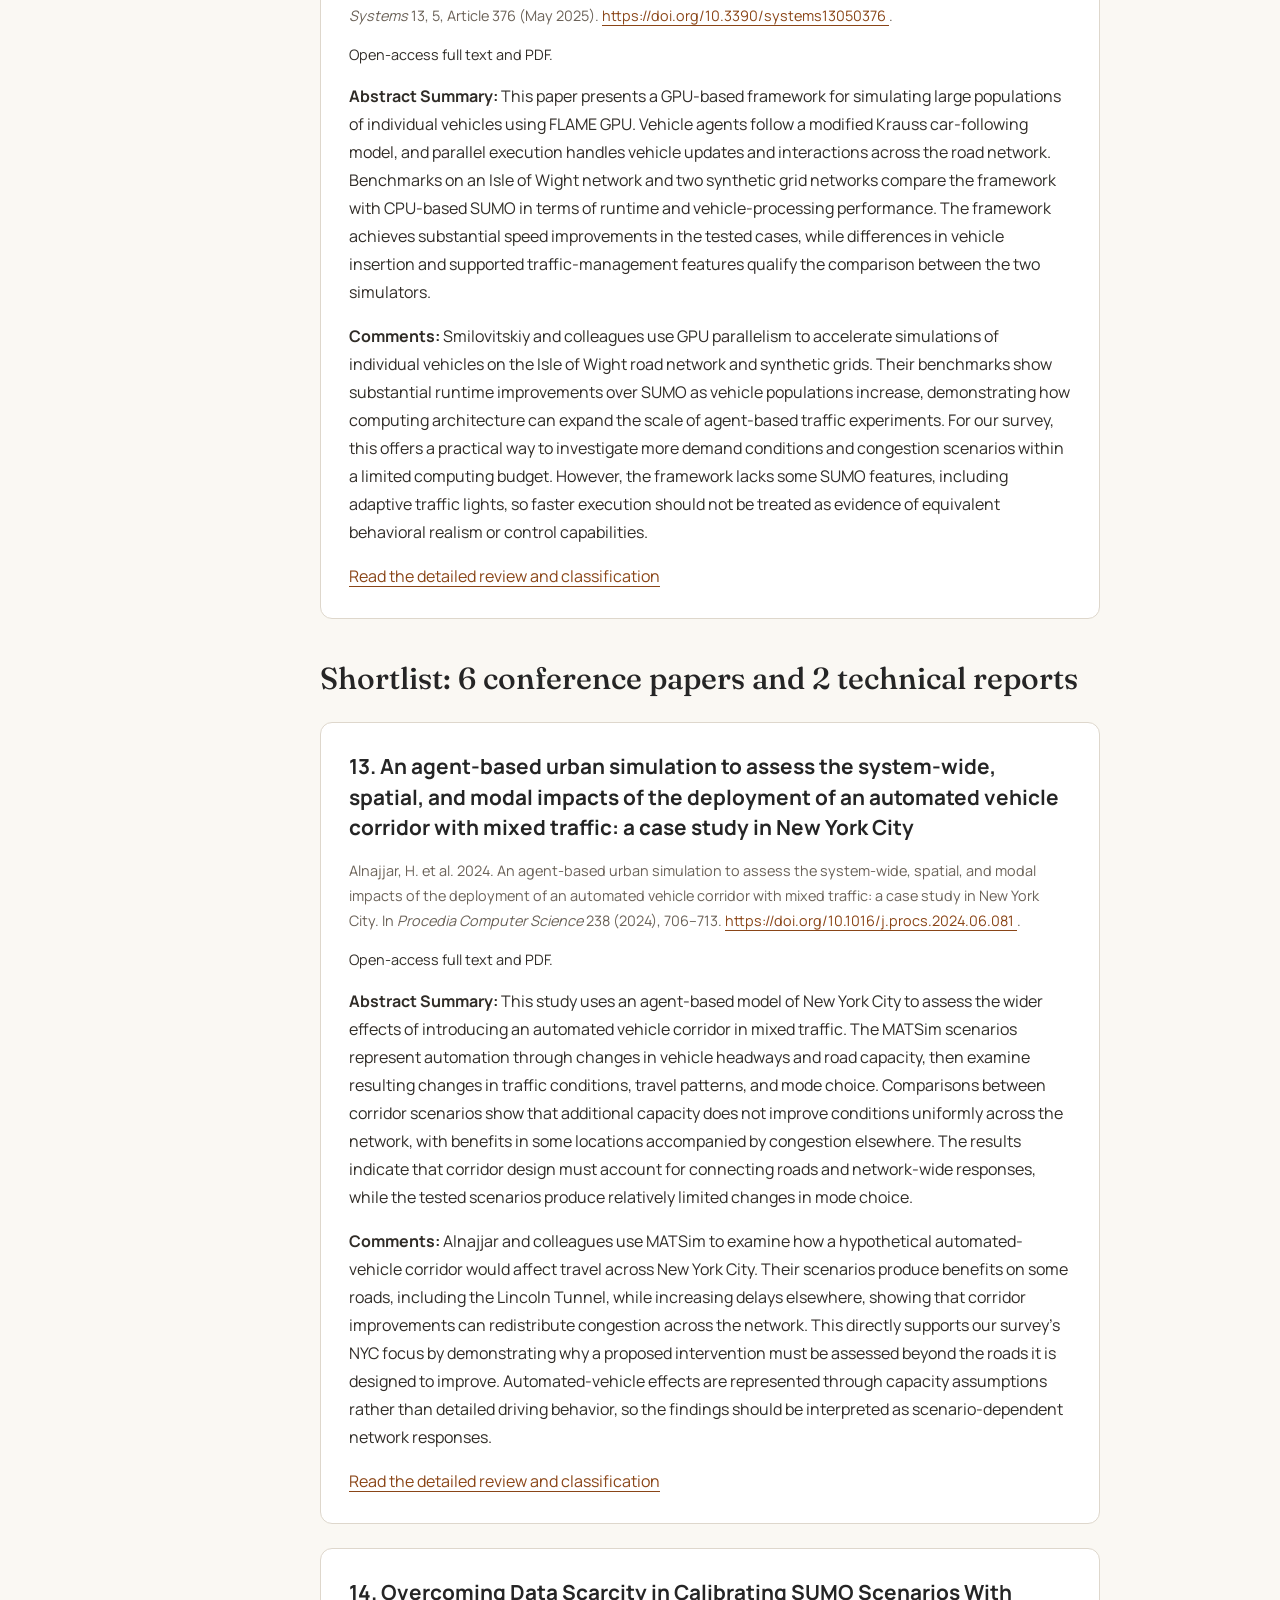
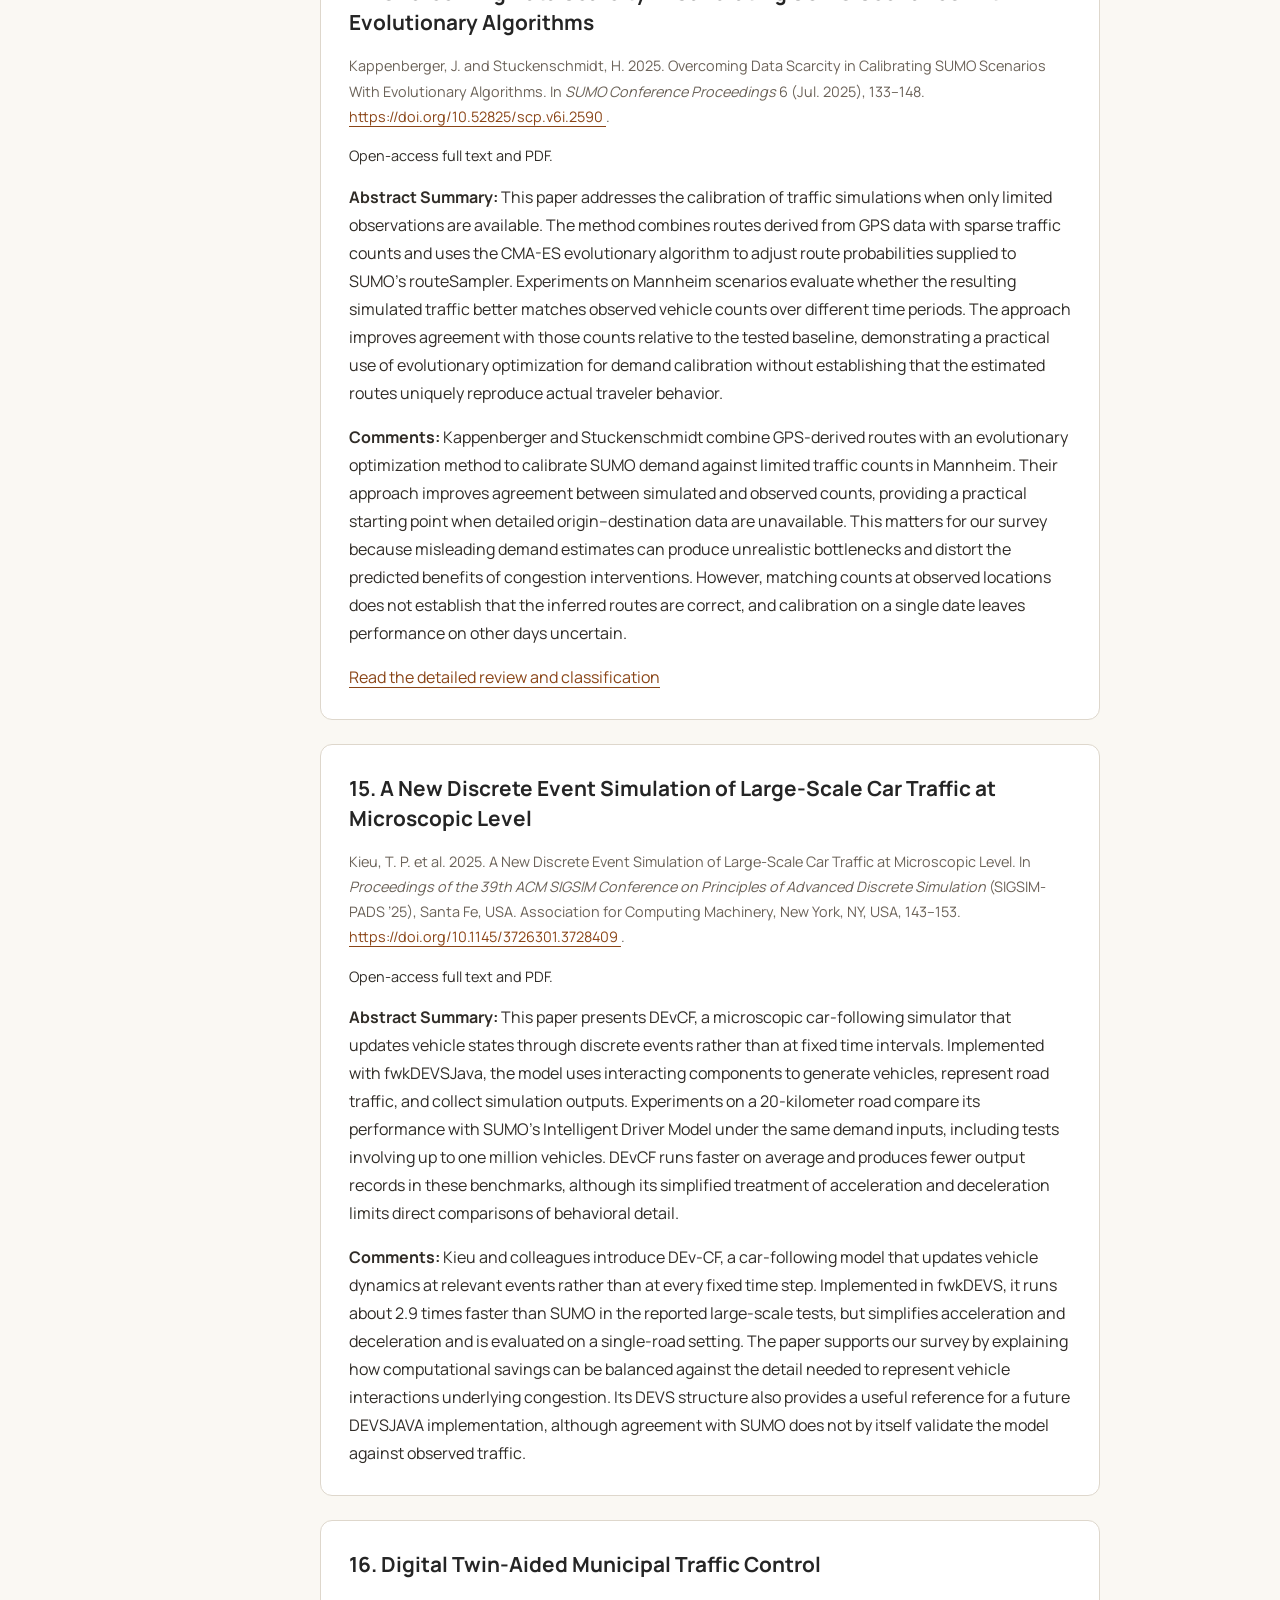
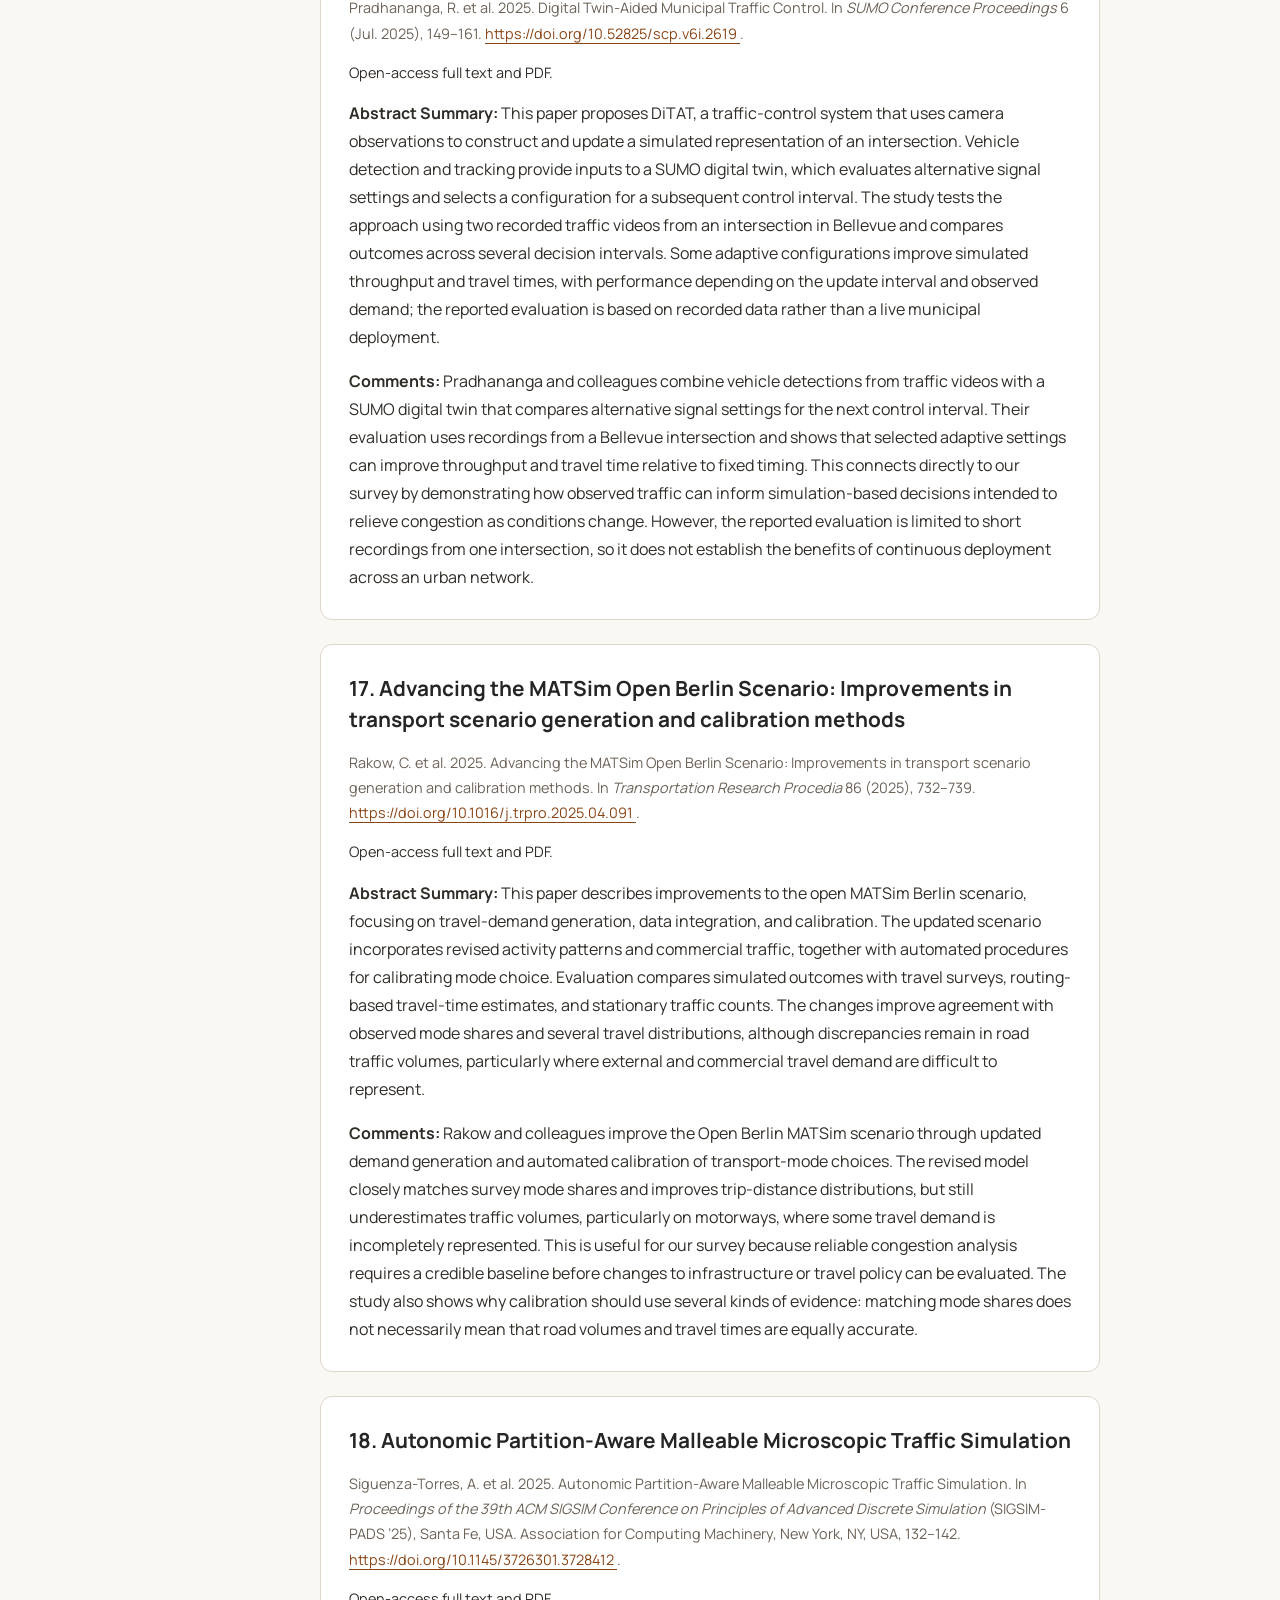
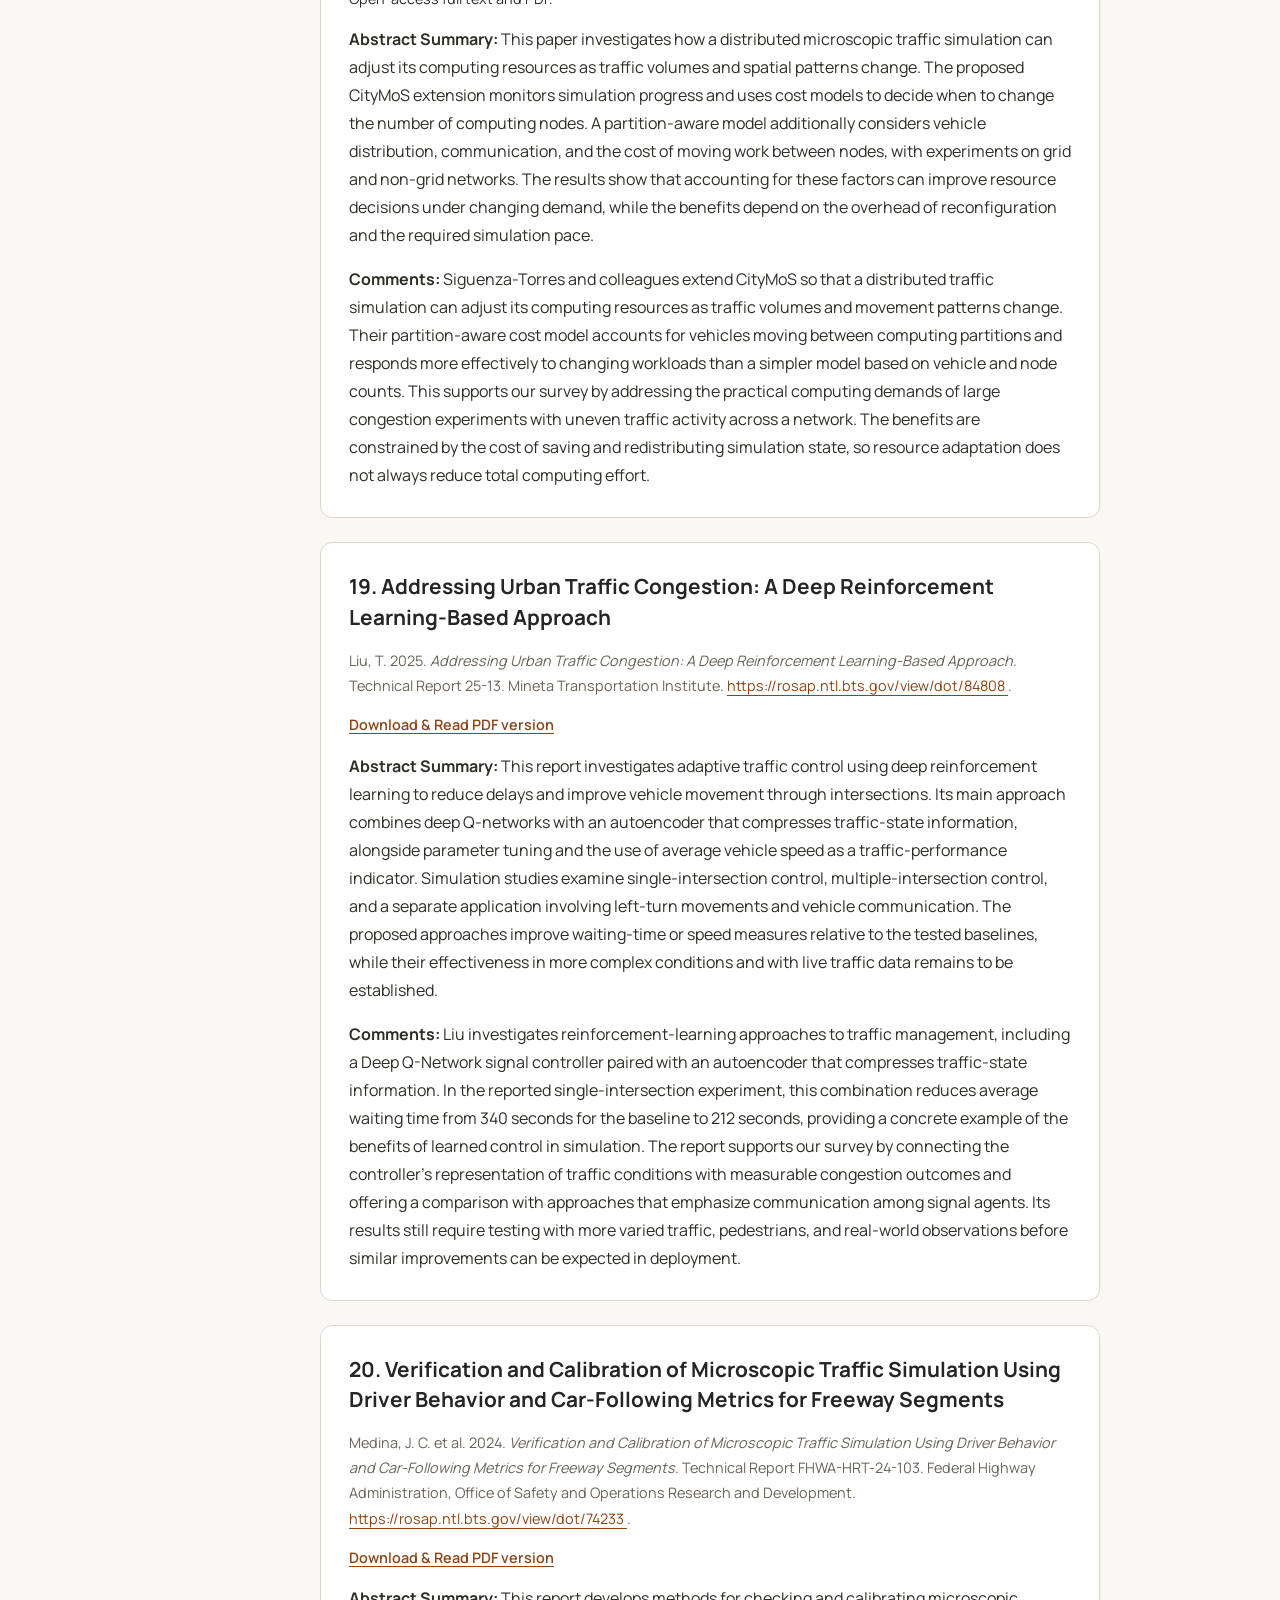
==== commit 9f6fb222: "Added the next six detailed reviews for papers 9, 10, 11, 12, 13, and 14, added in a print/save as p" ====
--- a/annotations.html
+++ b/annotations.html
@@ -624,6 +624,11 @@
                             <strong>Comments:</strong>
                             Jamróz and colleagues use a two-route agent-based model to examine how coordinated autonomous vehicles interact with human drivers who learn from past journeys. Their results show that fleet objectives, market share, and human preferences can determine whether coordination improves overall travel times or benefits the fleet at other drivers’ expense. This is important for our survey because a congestion strategy should be judged by its effects across the network, including who gains and who experiences additional delay. The simplified network and analytical travel-time functions make these mechanisms easier to identify, but limit direct predictions for a complex city such as New York.
                         </p>
+                        <p>
+                            <a href="review.html#review-jamroz">
+                                Read the detailed review and classification
+                            </a>
+                        </p>
                     </article>
 
                     <article class="paper-annotation" id="paper-26">
@@ -651,6 +656,11 @@
                         <p class="brief-comments">
                             <strong>Comments:</strong>
                             Khan and colleagues compare a simple GraphHopper routing approach with MATSim to determine how much traffic information can be reproduced with less computational effort. For more than three million car trips, GraphHopper produces broadly similar aggregate travel measures and traffic patterns, although differences remain in individual routes and congested areas. The study helps our survey assess when a fast approximation may be useful for preliminary analysis and when interactions among travelers justify a more detailed agent-based model. Since the tested routing approach does not dynamically account for congestion, similarity in average results alone does not establish that it can predict the effects of congestion interventions.
+                        </p>
+                        <p>
+                            <a href="review.html#review-khan">
+                                Read the detailed review and classification
+                            </a>
                         </p>
                     </article>
 
@@ -681,6 +691,11 @@
                             <strong>Comments:</strong>
                             Natterer and colleagues train machine-learning surrogates on Paris MATSim simulations to predict how road-capacity reductions redistribute traffic across street segments. Their best model reproduces simulated daily traffic-volume changes with an R² of 0.91 while evaluating scenarios far faster than the underlying simulation. This supports our survey by making it more practical to screen many policy options before examining promising congestion interventions in detail. However, daily volumes can conceal peak-hour delays, and the surrogate inherits the source simulation’s limitations while requiring new training data for different cities or policy types.
                         </p>
+                        <p>
+                            <a href="review.html#review-natterer">
+                                Read the detailed review and classification
+                            </a>
+                        </p>
                     </article>
 
                     <article class="paper-annotation" id="paper-50">
@@ -707,6 +722,11 @@
                         <p class="brief-comments">
                             <strong>Comments:</strong>
                             Smilovitskiy and colleagues use GPU parallelism to accelerate simulations of individual vehicles on the Isle of Wight road network and synthetic grids. Their benchmarks show substantial runtime improvements over SUMO as vehicle populations increase, demonstrating how computing architecture can expand the scale of agent-based traffic experiments. For our survey, this offers a practical way to investigate more demand conditions and congestion scenarios within a limited computing budget. However, the framework lacks some SUMO features, including adaptive traffic lights, so faster execution should not be treated as evidence of equivalent behavioral realism or control capabilities.
+                        </p>
+                        <p>
+                            <a href="review.html#review-smilovitskiy">
+                                Read the detailed review and classification
+                            </a>
                         </p>
                     </article>
                 </section>
@@ -747,6 +767,11 @@
                             <strong>Comments:</strong>
                             Alnajjar and colleagues use MATSim to examine how a hypothetical automated-vehicle corridor would affect travel across New York City. Their scenarios produce benefits on some roads, including the Lincoln Tunnel, while increasing delays elsewhere, showing that corridor improvements can redistribute congestion across the network. This directly supports our survey’s NYC focus by demonstrating why a proposed intervention must be assessed beyond the roads it is designed to improve. Automated-vehicle effects are represented through capacity assumptions rather than detailed driving behavior, so the findings should be interpreted as scenario-dependent network responses.
                         </p>
+                        <p>
+                            <a href="review.html#review-alnajjar">
+                                Read the detailed review and classification
+                            </a>
+                        </p>
                     </article>
 
                     <article class="paper-annotation" id="paper-23">
@@ -774,6 +799,11 @@
                         <p class="brief-comments">
                             <strong>Comments:</strong>
                             Kappenberger and Stuckenschmidt combine GPS-derived routes with an evolutionary optimization method to calibrate SUMO demand against limited traffic counts in Mannheim. Their approach improves agreement between simulated and observed counts, providing a practical starting point when detailed origin–destination data are unavailable. This matters for our survey because misleading demand estimates can produce unrealistic bottlenecks and distort the predicted benefits of congestion interventions. However, matching counts at observed locations does not establish that the inferred routes are correct, and calibration on a single date leaves performance on other days uncertain.
+                        </p>
+                        <p>
+                            <a href="review.html#review-kappenberger">
+                                Read the detailed review and classification
+                            </a>
                         </p>
                     </article>
 
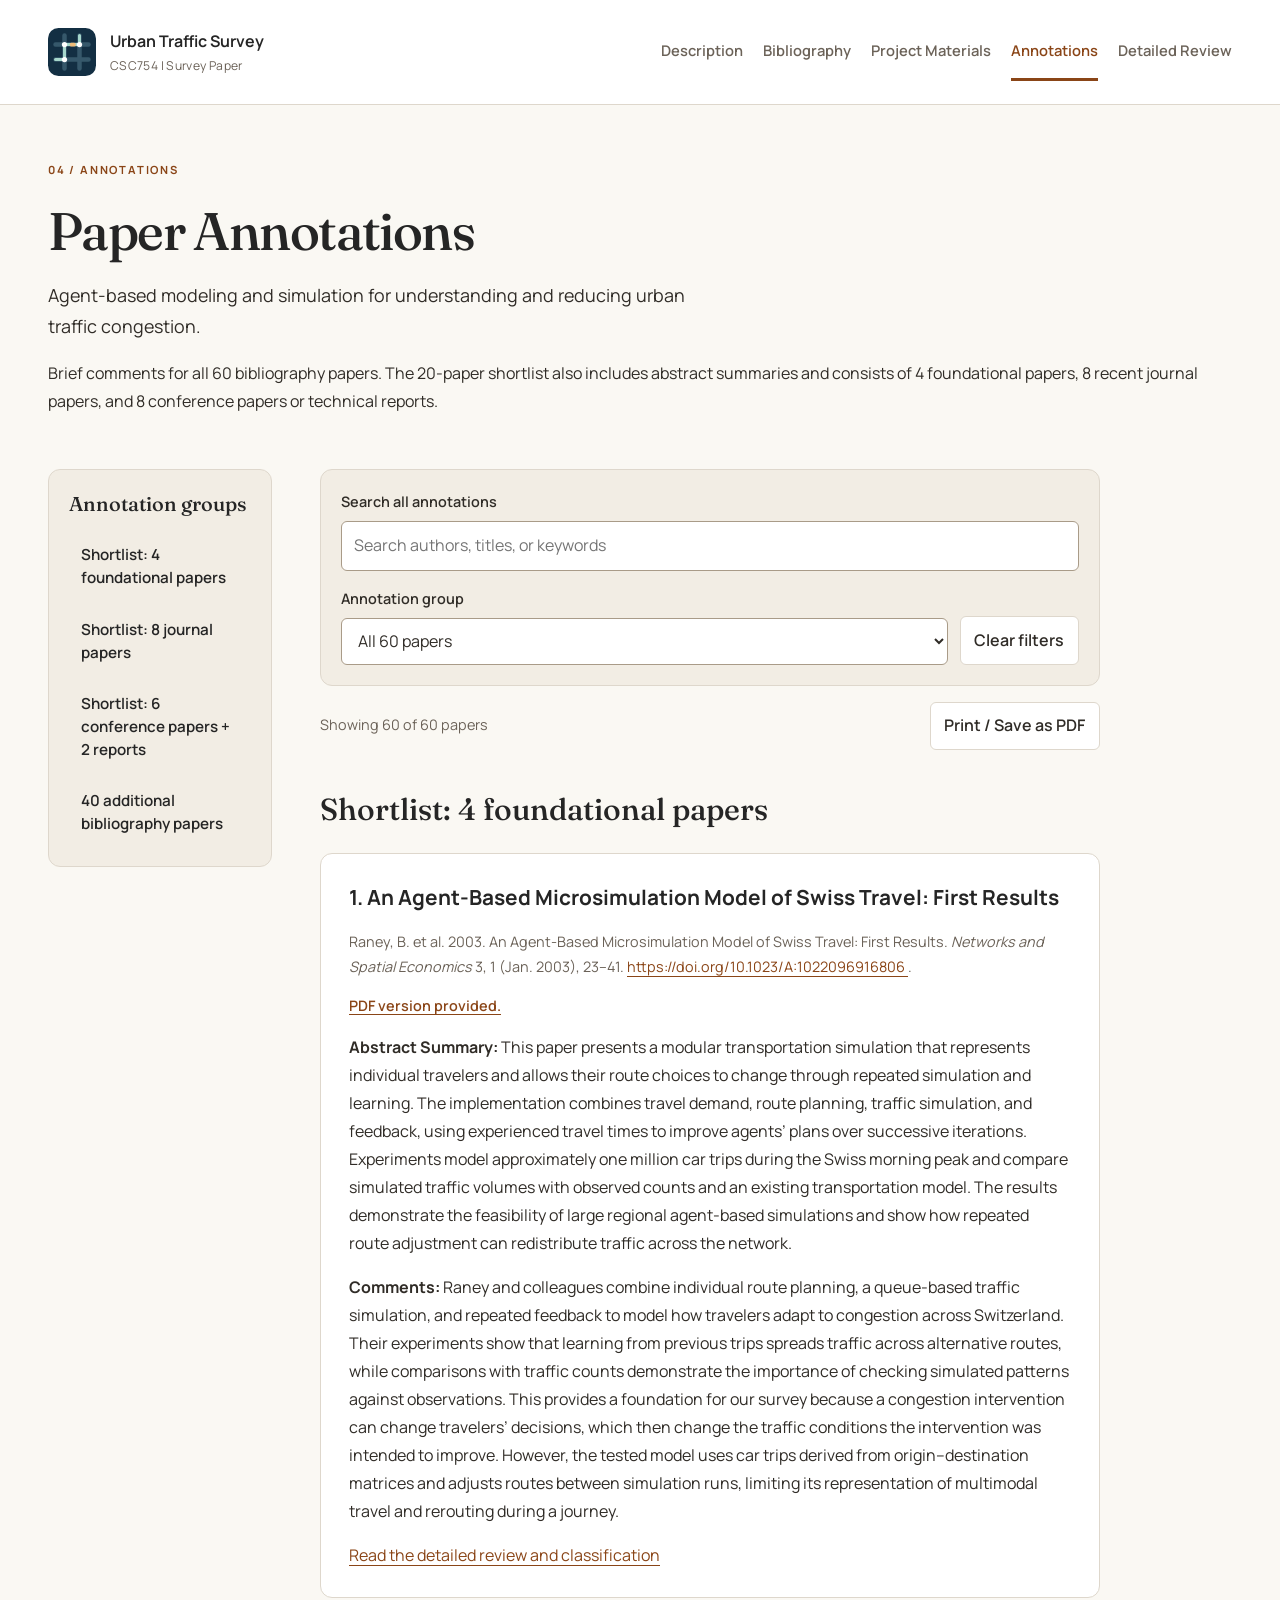
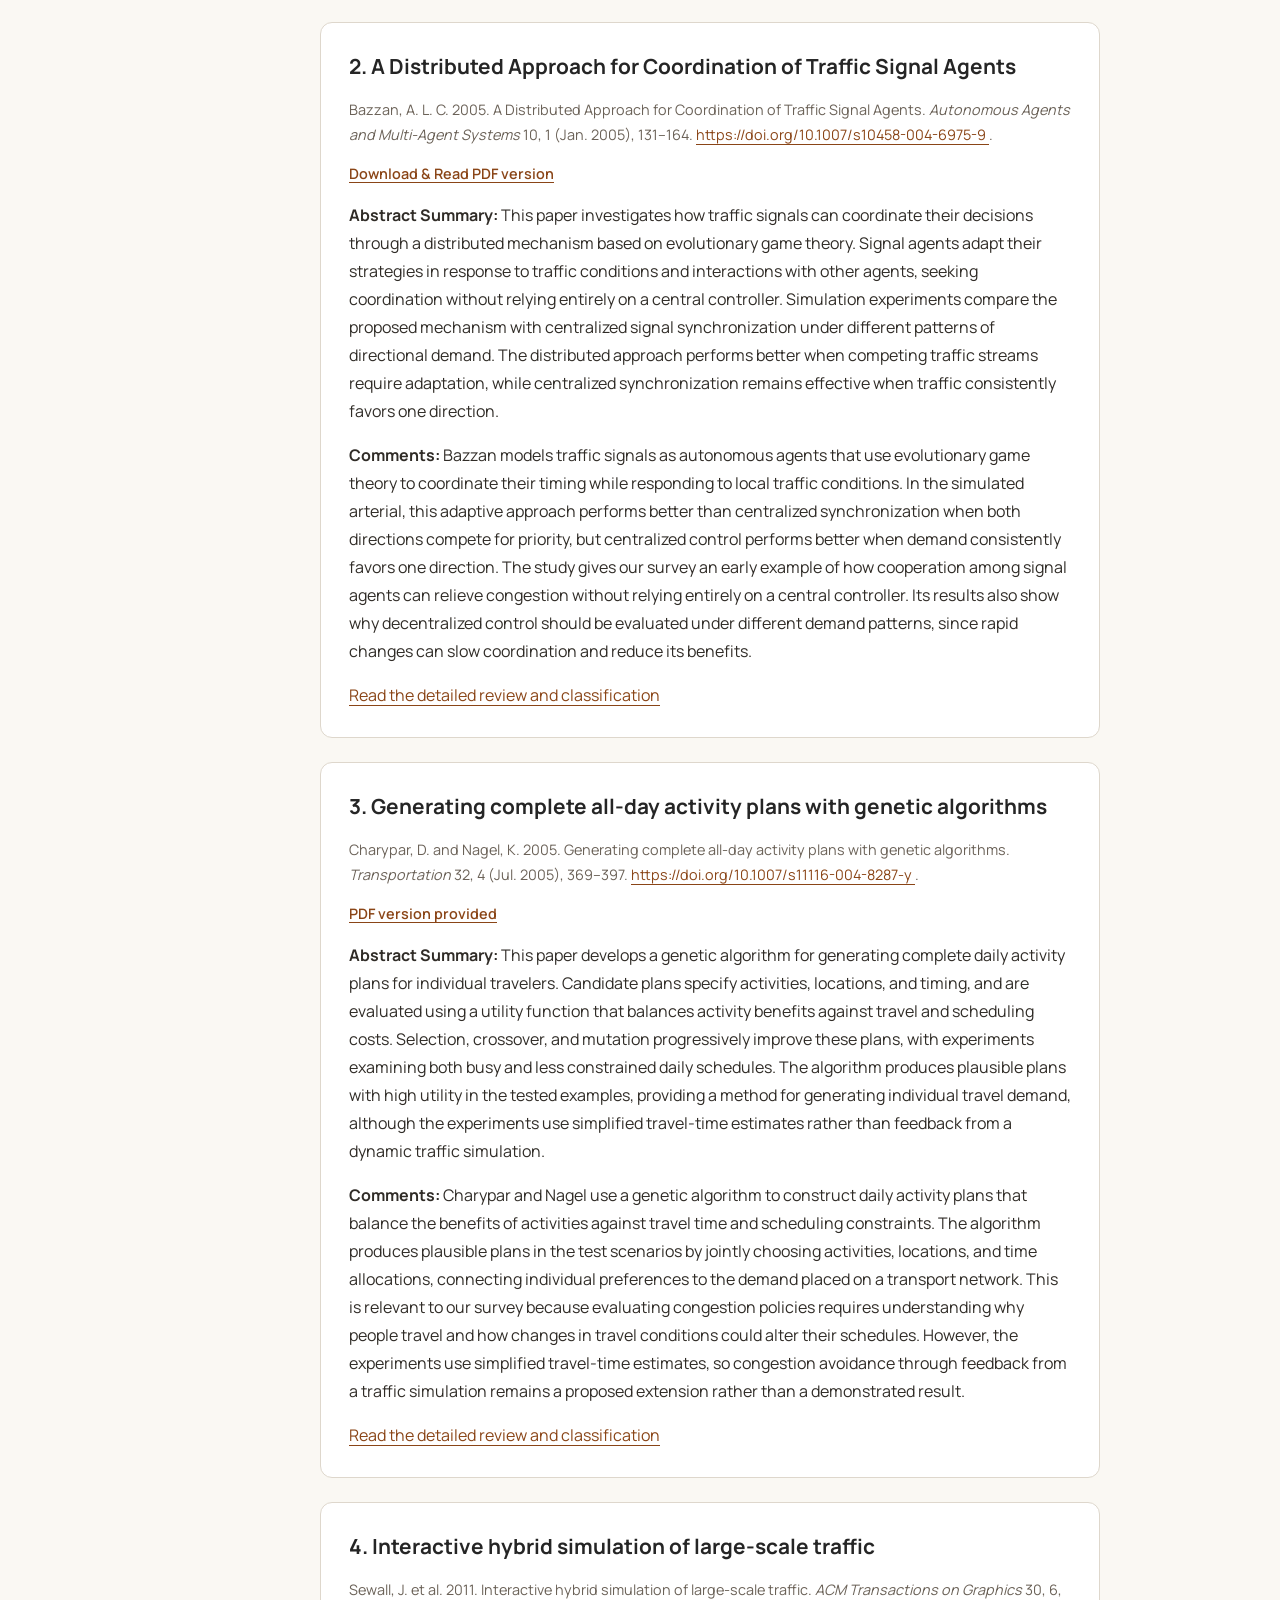
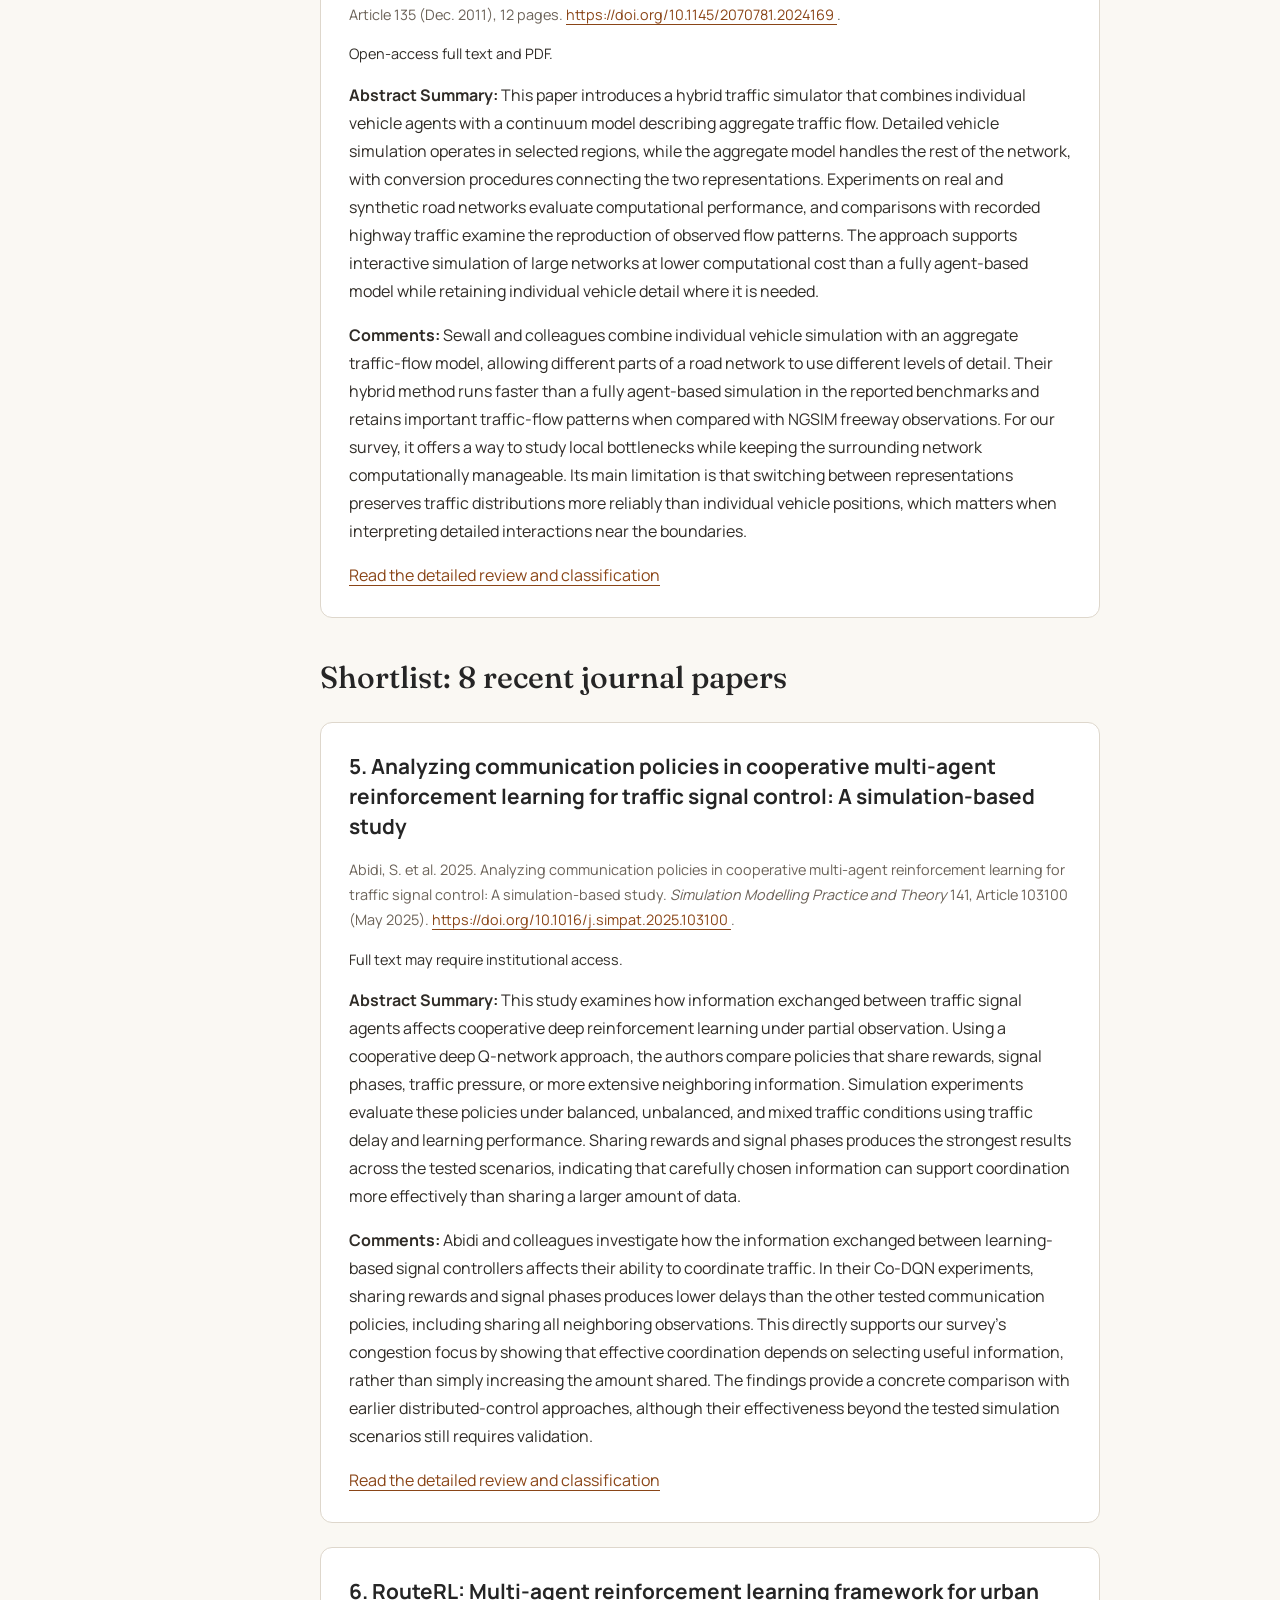
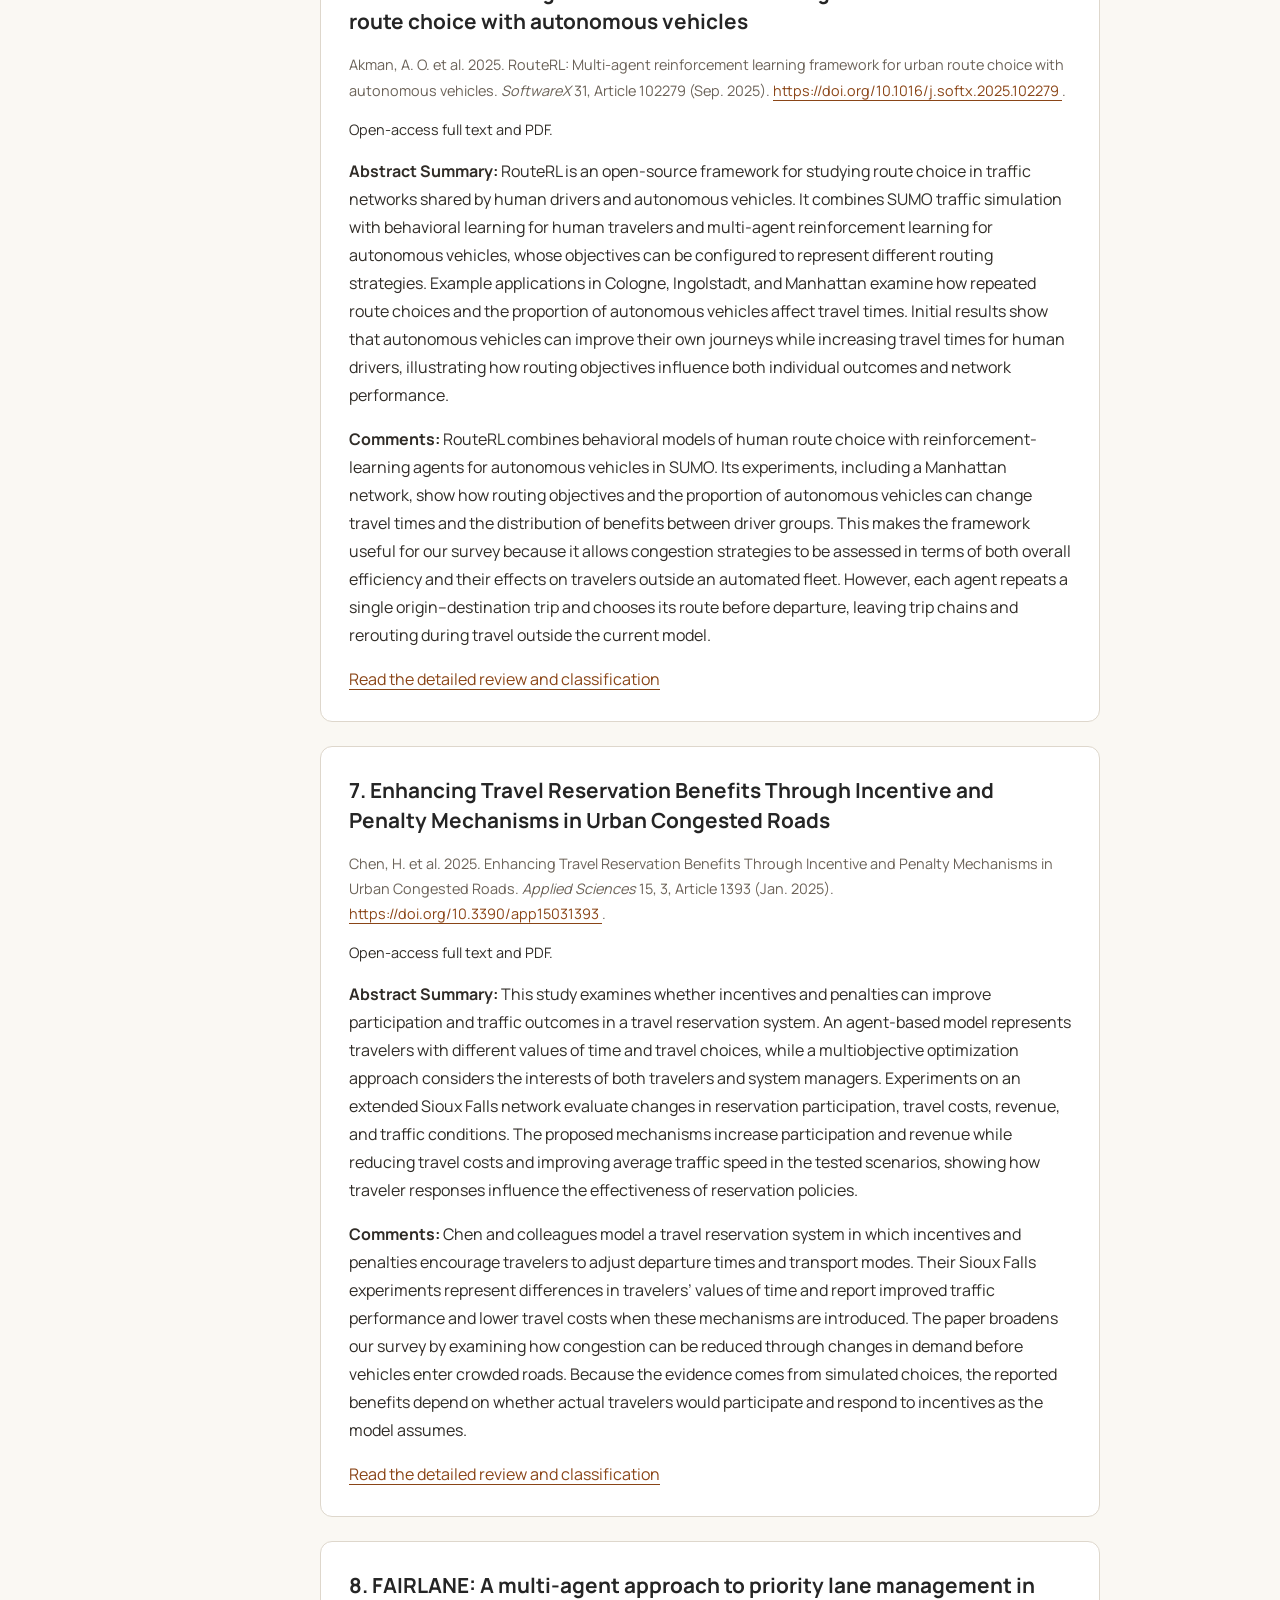
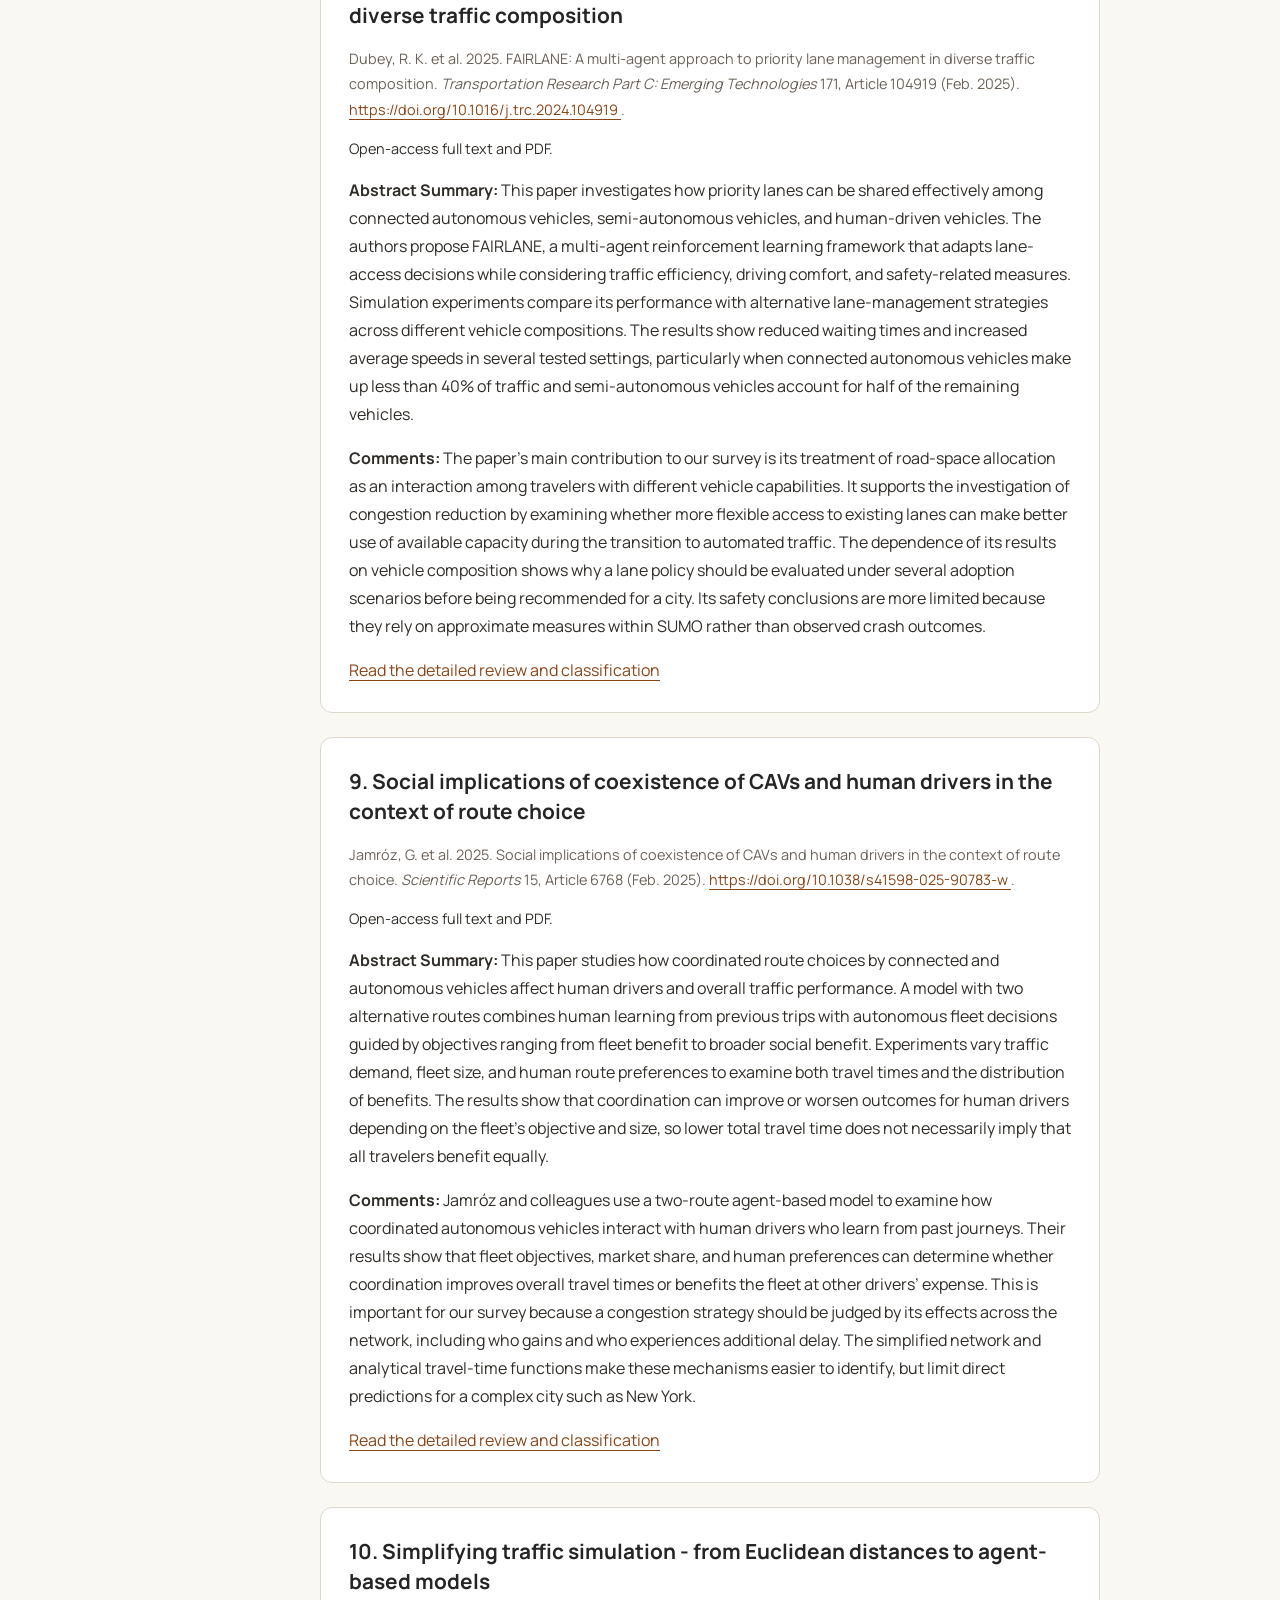
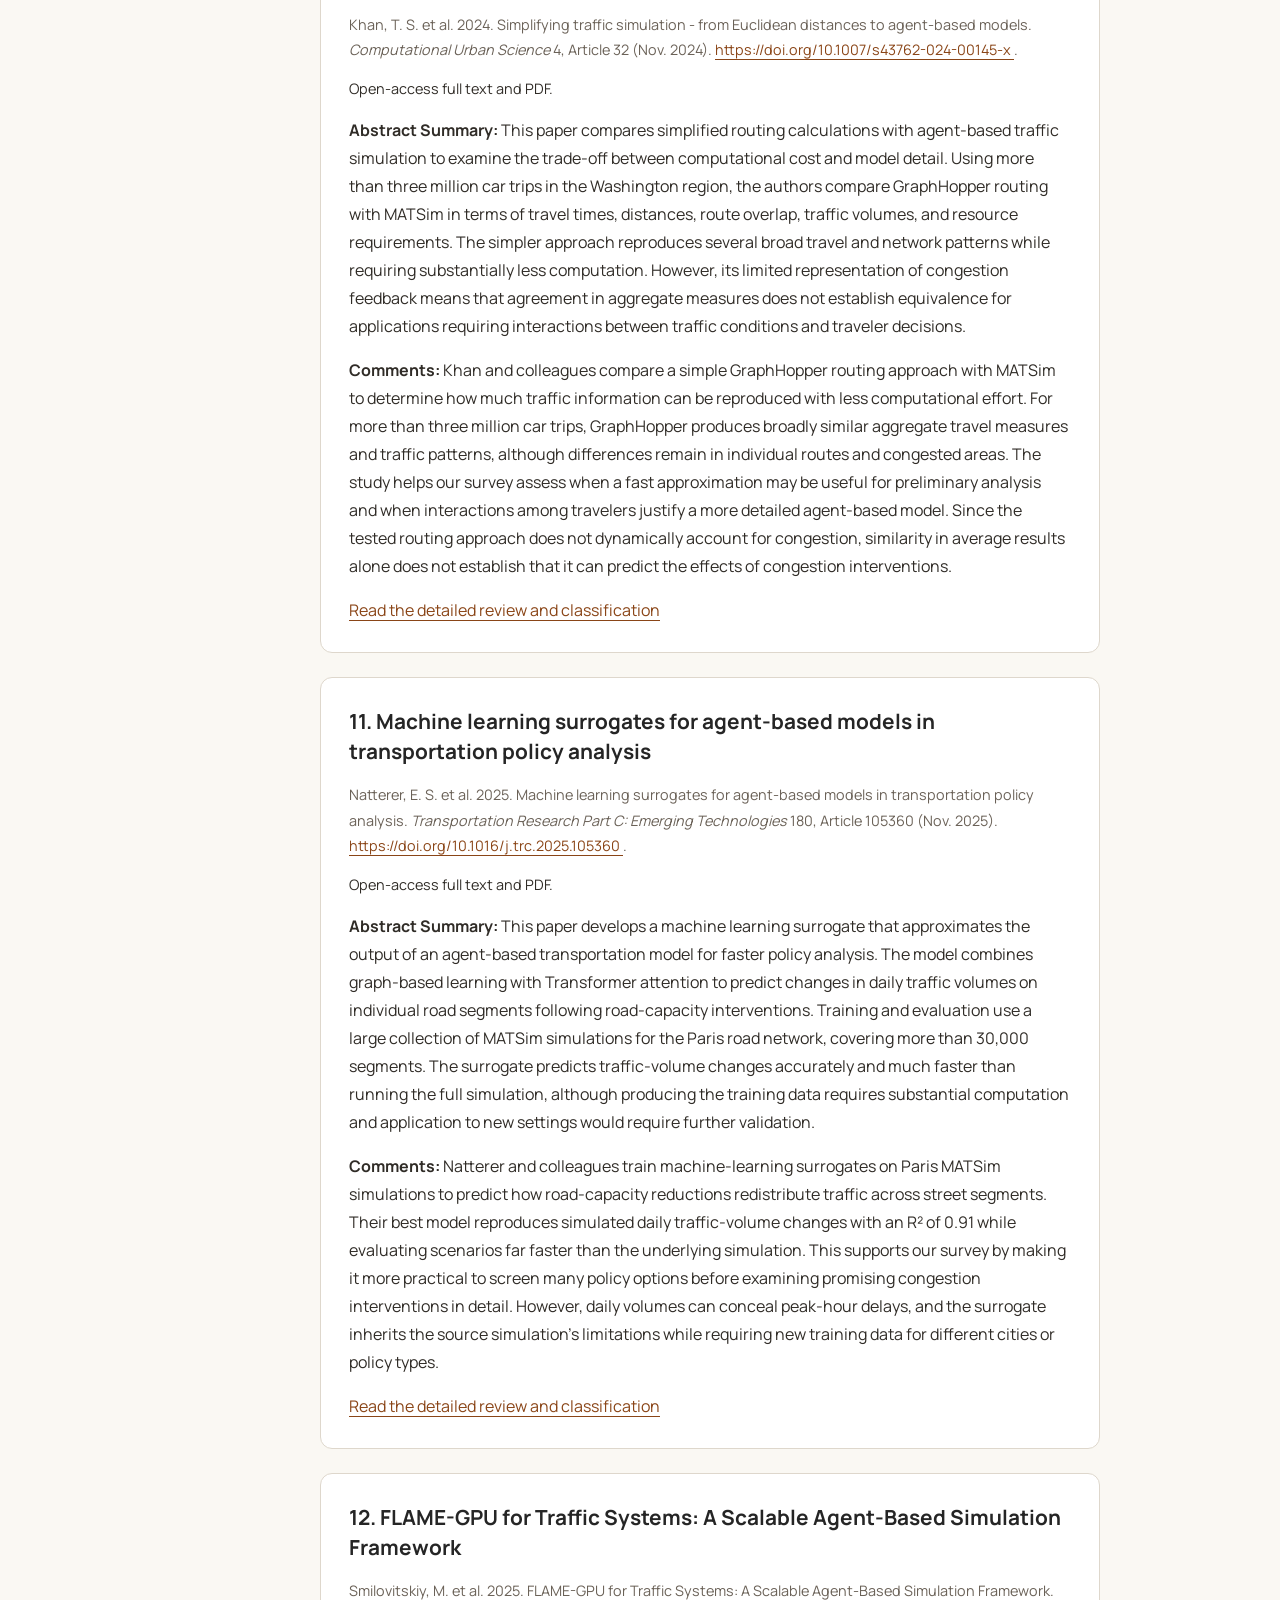
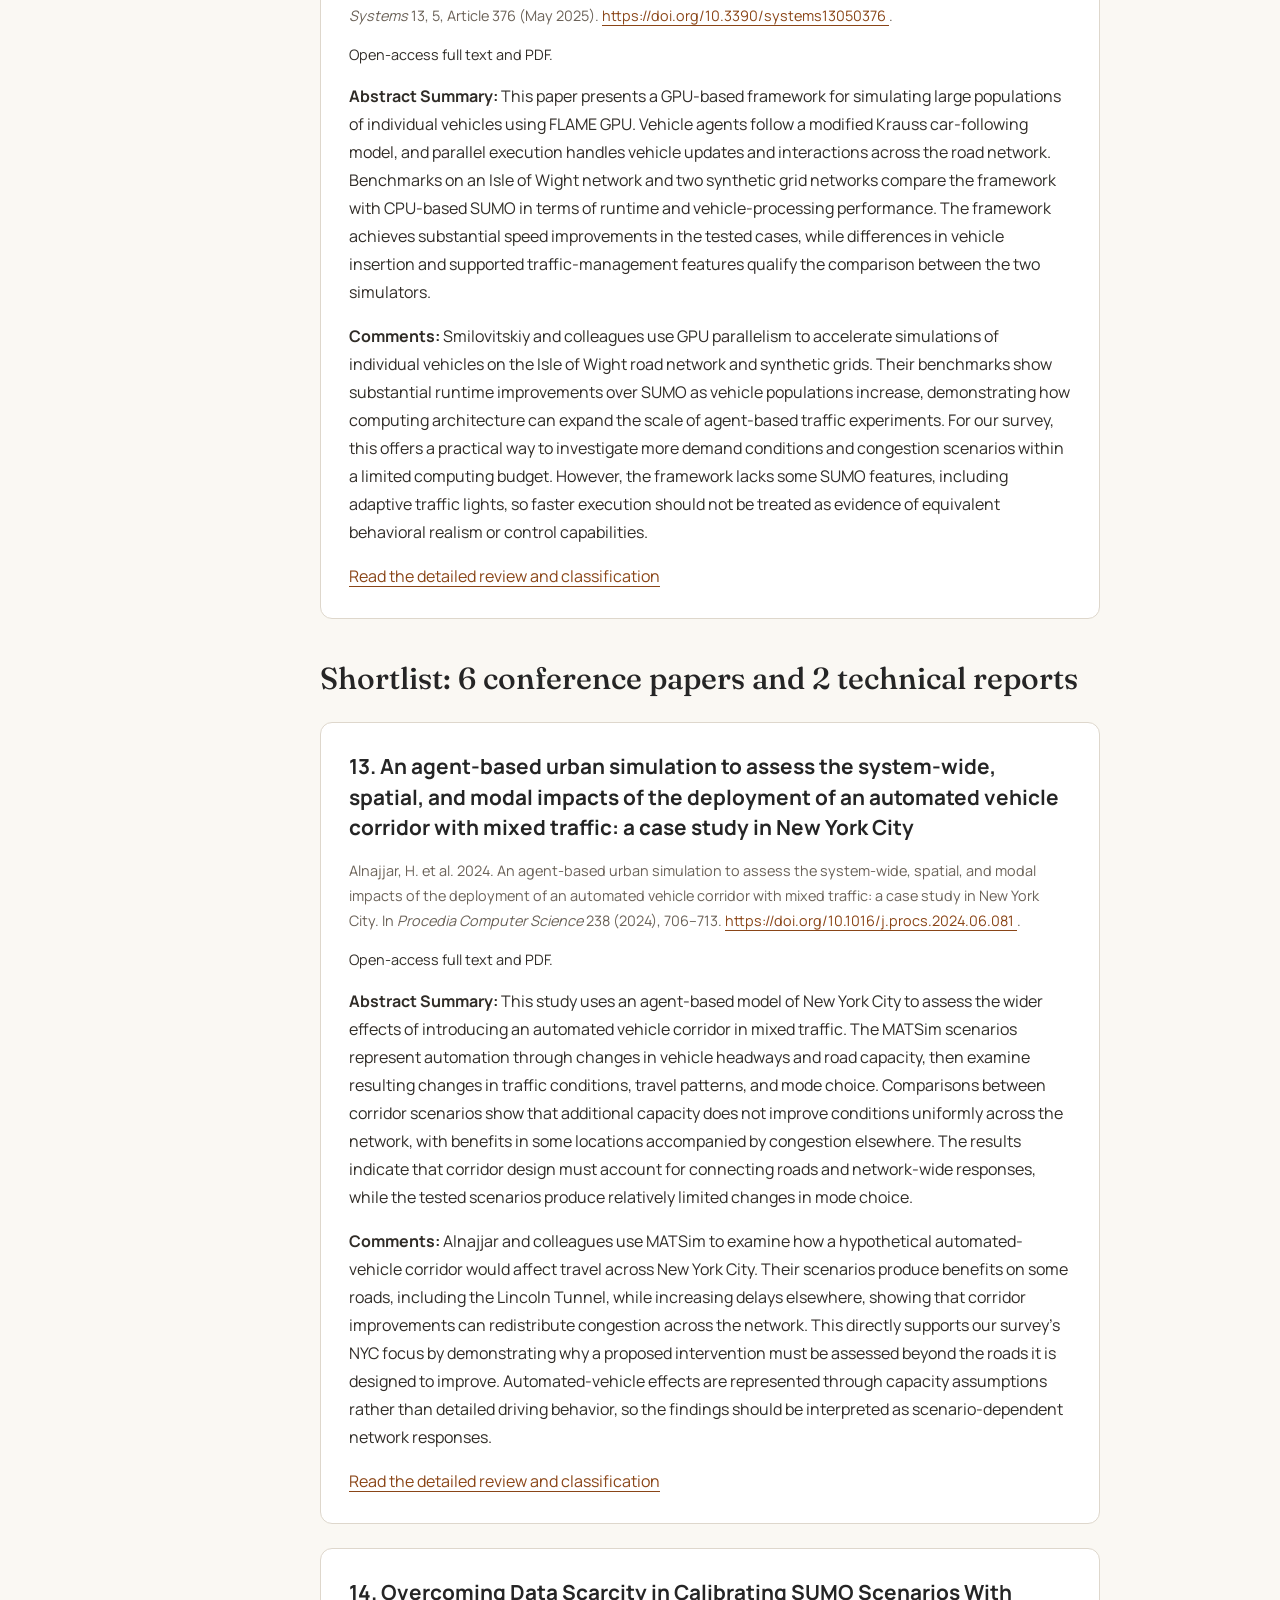
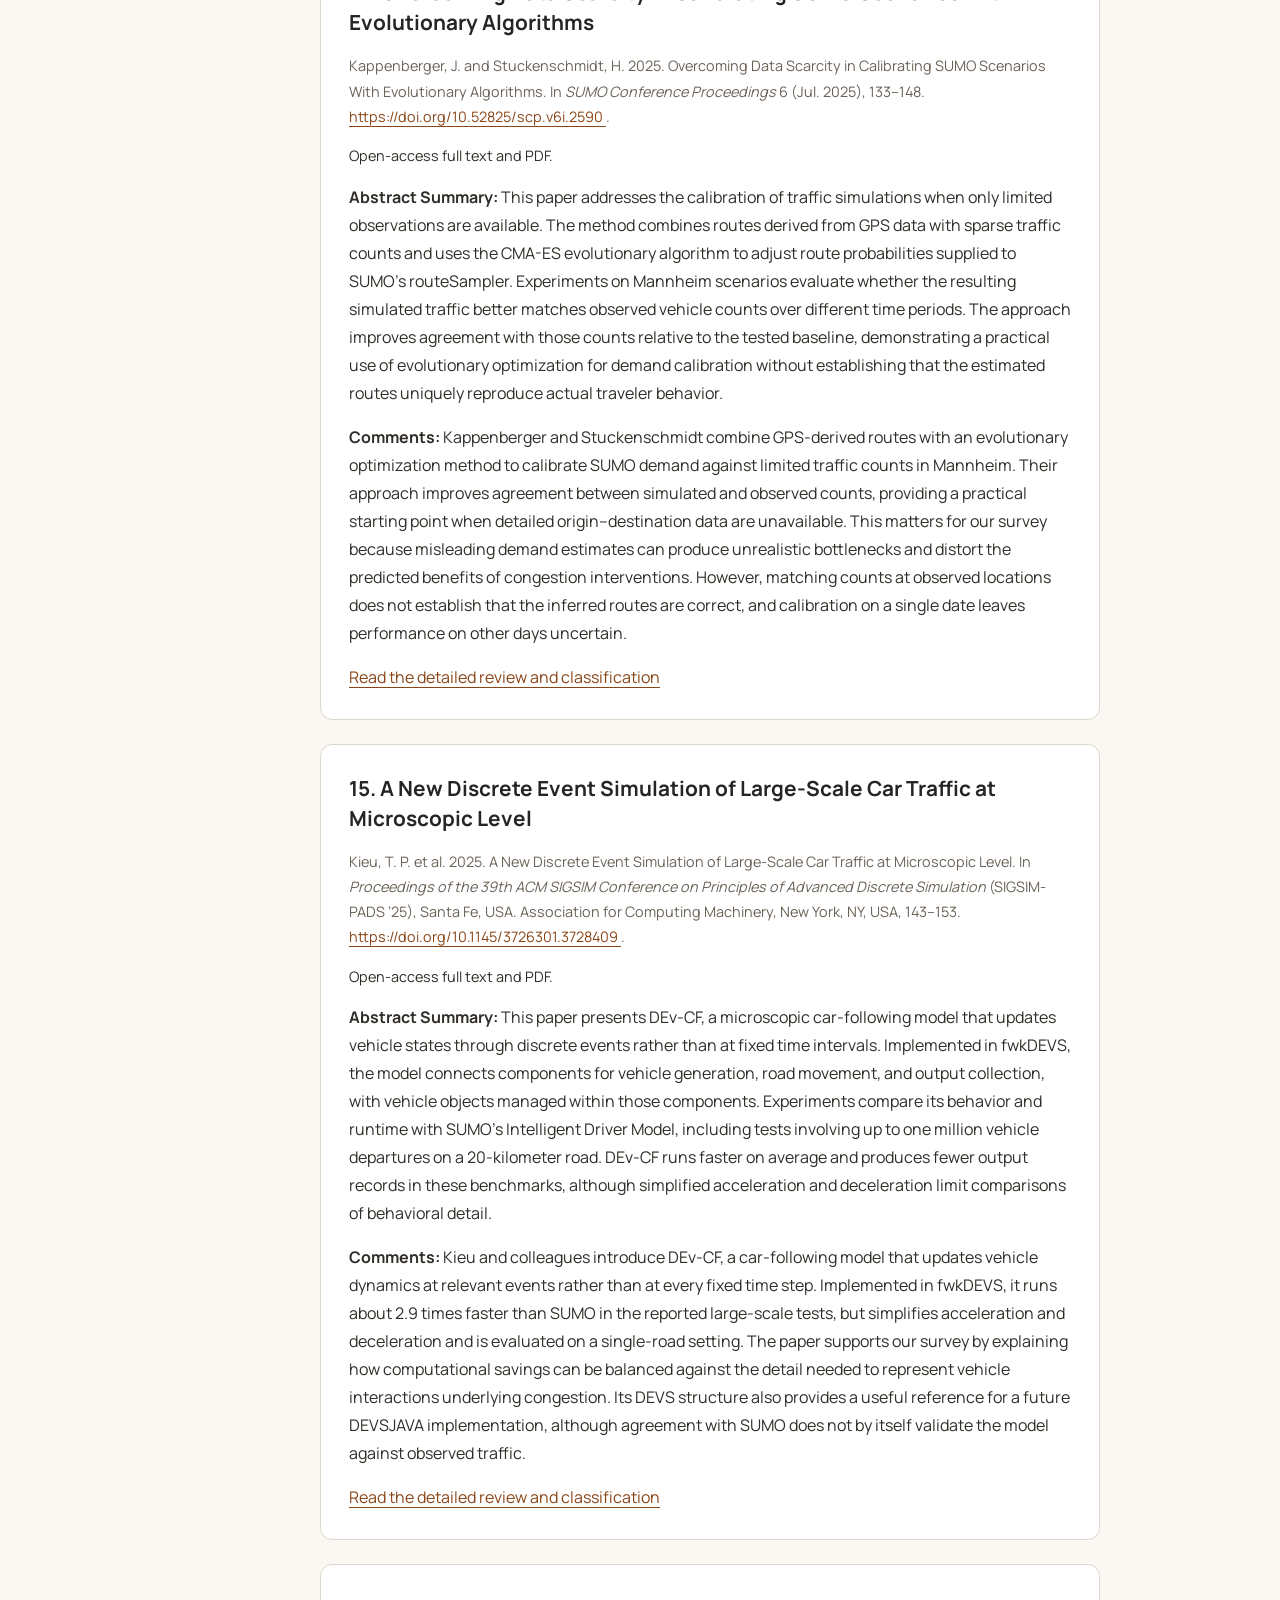
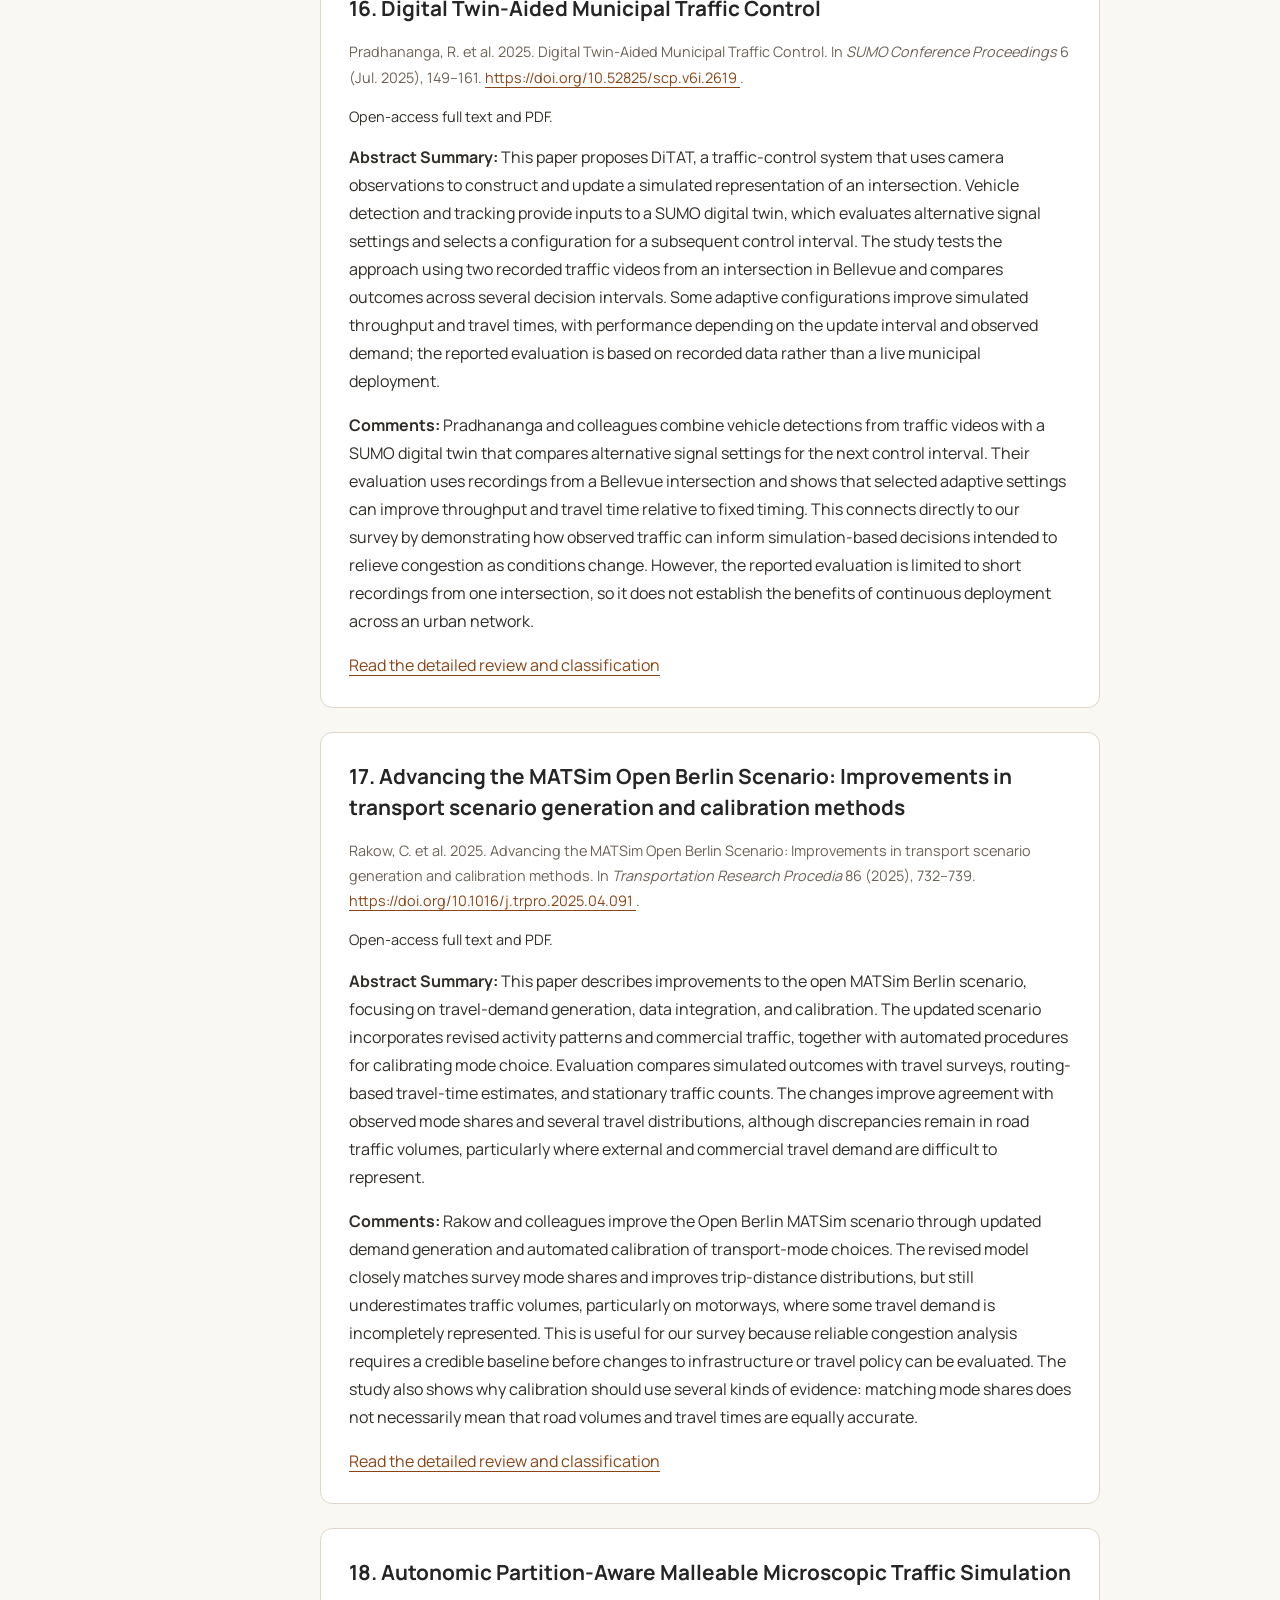
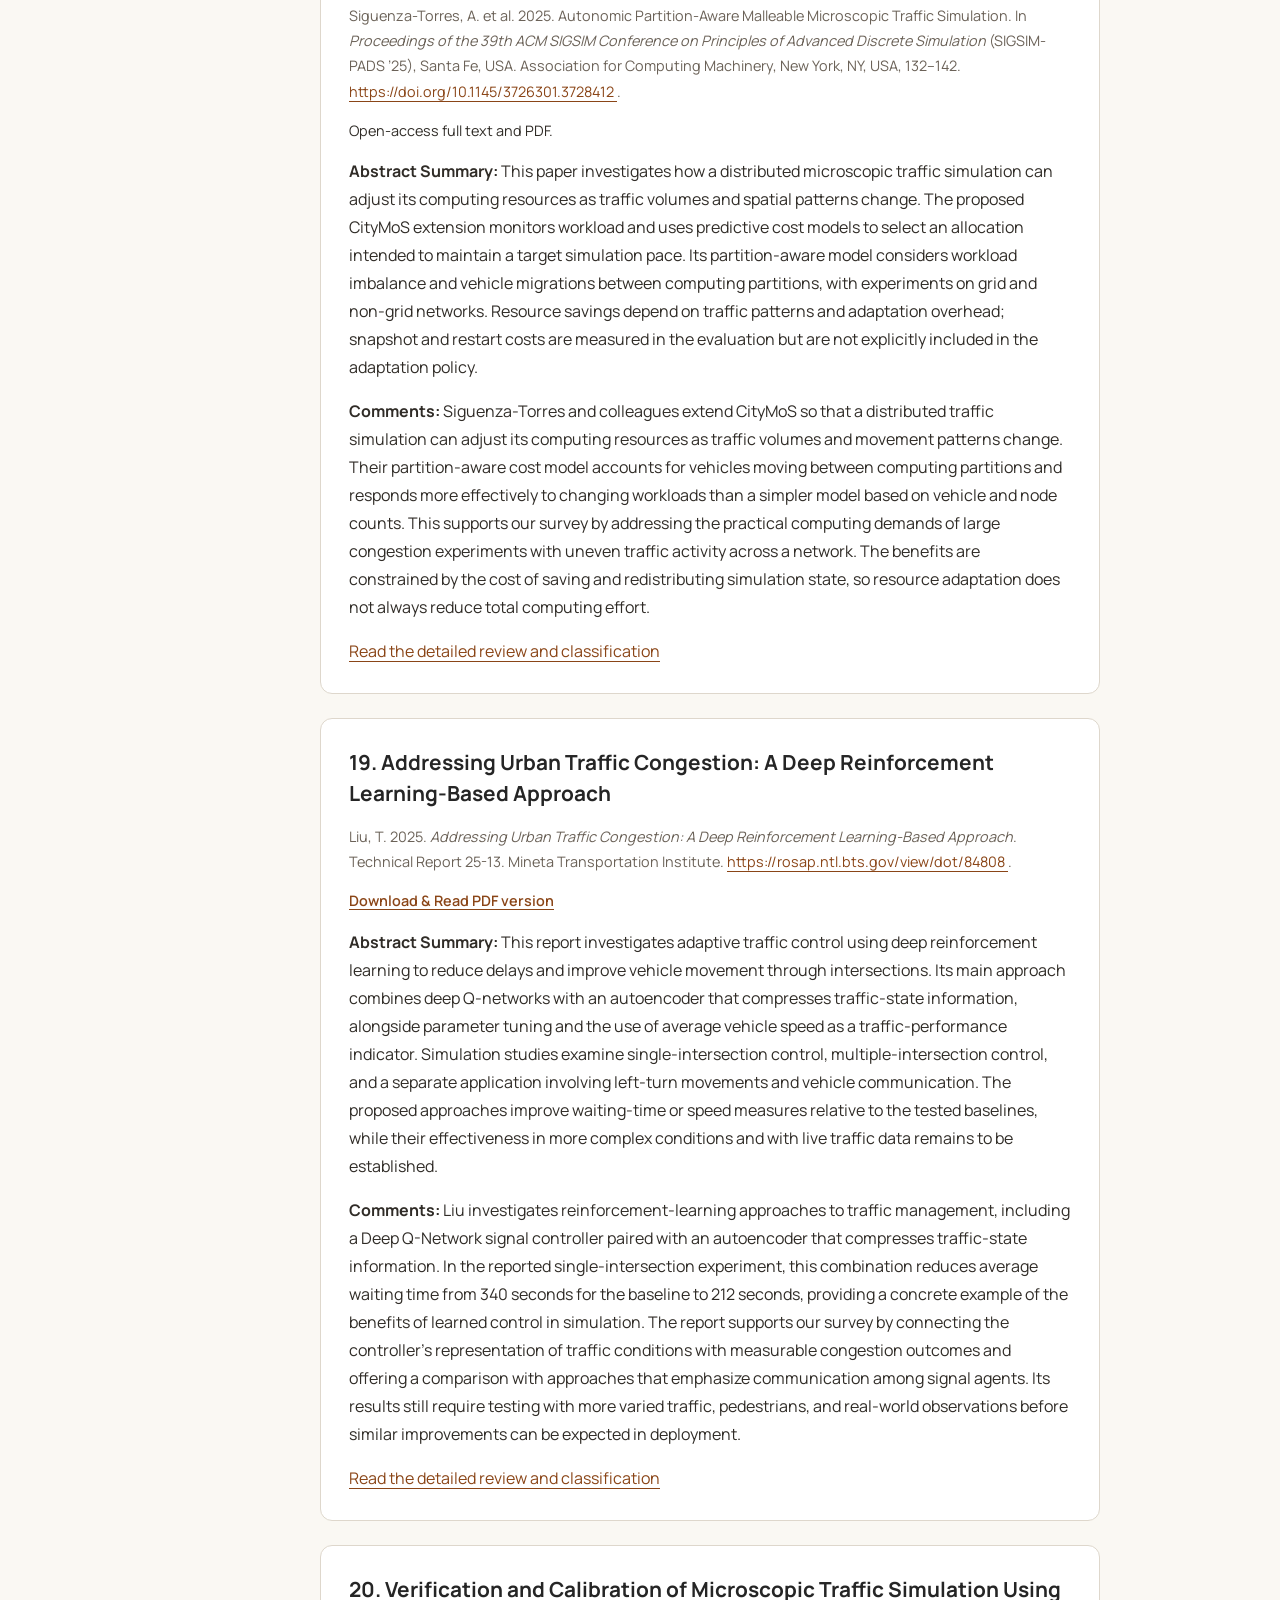
==== commit 7ed07647: "Added in the last 6 detailed reviews for papers 15-20, progress update, and minor edits" ====
--- a/annotations.html
+++ b/annotations.html
@@ -829,11 +829,16 @@
                         </p>
                         <p class="abstract-summary">
                             <strong>Abstract Summary:</strong>
-                            This paper presents DEvCF, a microscopic car-following simulator that updates vehicle states through discrete events rather than at fixed time intervals. Implemented with fwkDEVSJava, the model uses interacting components to generate vehicles, represent road traffic, and collect simulation outputs. Experiments on a 20-kilometer road compare its performance with SUMO’s Intelligent Driver Model under the same demand inputs, including tests involving up to one million vehicles. DEvCF runs faster on average and produces fewer output records in these benchmarks, although its simplified treatment of acceleration and deceleration limits direct comparisons of behavioral detail.
+                            This paper presents DEv-CF, a microscopic car-following model that updates vehicle states through discrete events rather than at fixed time intervals. Implemented in fwkDEVS, the model connects components for vehicle generation, road movement, and output collection, with vehicle objects managed within those components. Experiments compare its behavior and runtime with SUMO’s Intelligent Driver Model, including tests involving up to one million vehicle departures on a 20-kilometer road. DEv-CF runs faster on average and produces fewer output records in these benchmarks, although simplified acceleration and deceleration limit comparisons of behavioral detail.
                         </p>
                         <p class="brief-comments">
                             <strong>Comments:</strong>
                             Kieu and colleagues introduce DEv-CF, a car-following model that updates vehicle dynamics at relevant events rather than at every fixed time step. Implemented in fwkDEVS, it runs about 2.9 times faster than SUMO in the reported large-scale tests, but simplifies acceleration and deceleration and is evaluated on a single-road setting. The paper supports our survey by explaining how computational savings can be balanced against the detail needed to represent vehicle interactions underlying congestion. Its DEVS structure also provides a useful reference for a future DEVSJAVA implementation, although agreement with SUMO does not by itself validate the model against observed traffic.
+                        </p>
+                        <p>
+                            <a href="review.html#review-kieu">
+                                Read the detailed review and classification
+                            </a>
                         </p>
                     </article>
 
@@ -860,6 +865,11 @@
                         <p class="brief-comments">
                             <strong>Comments:</strong>
                             Pradhananga and colleagues combine vehicle detections from traffic videos with a SUMO digital twin that compares alternative signal settings for the next control interval. Their evaluation uses recordings from a Bellevue intersection and shows that selected adaptive settings can improve throughput and travel time relative to fixed timing. This connects directly to our survey by demonstrating how observed traffic can inform simulation-based decisions intended to relieve congestion as conditions change. However, the reported evaluation is limited to short recordings from one intersection, so it does not establish the benefits of continuous deployment across an urban network.
+                        </p>
+                        <p>
+                            <a href="review.html#review-pradhananga">
+                                Read the detailed review and classification
+                            </a>
                         </p>
                     </article>
 
@@ -889,6 +899,11 @@
                         <p class="brief-comments">
                             <strong>Comments:</strong>
                             Rakow and colleagues improve the Open Berlin MATSim scenario through updated demand generation and automated calibration of transport-mode choices. The revised model closely matches survey mode shares and improves trip-distance distributions, but still underestimates traffic volumes, particularly on motorways, where some travel demand is incompletely represented. This is useful for our survey because reliable congestion analysis requires a credible baseline before changes to infrastructure or travel policy can be evaluated. The study also shows why calibration should use several kinds of evidence: matching mode shares does not necessarily mean that road volumes and travel times are equally accurate.
+                        </p>
+                        <p>
+                            <a href="review.html#review-rakow">
+                                Read the detailed review and classification
+                            </a>
                         </p>
                     </article>
 
@@ -914,11 +929,16 @@
                         </p>
                         <p class="abstract-summary">
                             <strong>Abstract Summary:</strong>
-                            This paper investigates how a distributed microscopic traffic simulation can adjust its computing resources as traffic volumes and spatial patterns change. The proposed CityMoS extension monitors simulation progress and uses cost models to decide when to change the number of computing nodes. A partition-aware model additionally considers vehicle distribution, communication, and the cost of moving work between nodes, with experiments on grid and non-grid networks. The results show that accounting for these factors can improve resource decisions under changing demand, while the benefits depend on the overhead of reconfiguration and the required simulation pace.
+                            This paper investigates how a distributed microscopic traffic simulation can adjust its computing resources as traffic volumes and spatial patterns change. The proposed CityMoS extension monitors workload and uses predictive cost models to select an allocation intended to maintain a target simulation pace. Its partition-aware model considers workload imbalance and vehicle migrations between computing partitions, with experiments on grid and non-grid networks. Resource savings depend on traffic patterns and adaptation overhead; snapshot and restart costs are measured in the evaluation but are not explicitly included in the adaptation policy.
                         </p>
                         <p class="brief-comments">
                             <strong>Comments:</strong>
                             Siguenza-Torres and colleagues extend CityMoS so that a distributed traffic simulation can adjust its computing resources as traffic volumes and movement patterns change. Their partition-aware cost model accounts for vehicles moving between computing partitions and responds more effectively to changing workloads than a simpler model based on vehicle and node counts. This supports our survey by addressing the practical computing demands of large congestion experiments with uneven traffic activity across a network. The benefits are constrained by the cost of saving and redistributing simulation state, so resource adaptation does not always reduce total computing effort.
+                        </p>
+                        <p>
+                            <a href="review.html#review-siguenza-torres">
+                                Read the detailed review and classification
+                            </a>
                         </p>
                     </article>
 
@@ -949,6 +969,11 @@
                         <p class="brief-comments">
                             <strong>Comments:</strong>
                             Liu investigates reinforcement-learning approaches to traffic management, including a Deep Q-Network signal controller paired with an autoencoder that compresses traffic-state information. In the reported single-intersection experiment, this combination reduces average waiting time from 340 seconds for the baseline to 212 seconds, providing a concrete example of the benefits of learned control in simulation. The report supports our survey by connecting the controller’s representation of traffic conditions with measurable congestion outcomes and offering a comparison with approaches that emphasize communication among signal agents. Its results still require testing with more varied traffic, pedestrians, and real-world observations before similar improvements can be expected in deployment.
+                        </p>
+                        <p>
+                            <a href="review.html#review-liu">
+                                Read the detailed review and classification
+                            </a>
                         </p>
                     </article>
 
@@ -982,6 +1007,11 @@
                         <p class="brief-comments">
                             <strong>Comments:</strong>
                             Medina and colleagues use naturalistic driving data to establish reference distributions for vehicle spacing, acceleration, and changes in acceleration. Their comparison tool checks simulated trajectories against these observations, supplementing calibration based only on aggregate travel times, delays, and queues without automatically selecting model parameters. This strengthens our survey by providing a way to assess whether predicted congestion improvements depend on realistic vehicle interactions or on poorly calibrated driving behavior. The reference data cover passenger cars on freeways in daytime and good weather, so their application to urban intersections or other conditions requires further validation.
+                        </p>
+                        <p>
+                            <a href="review.html#review-medina">
+                                Read the detailed review and classification
+                            </a>
                         </p>
                     </article>
                 </section>
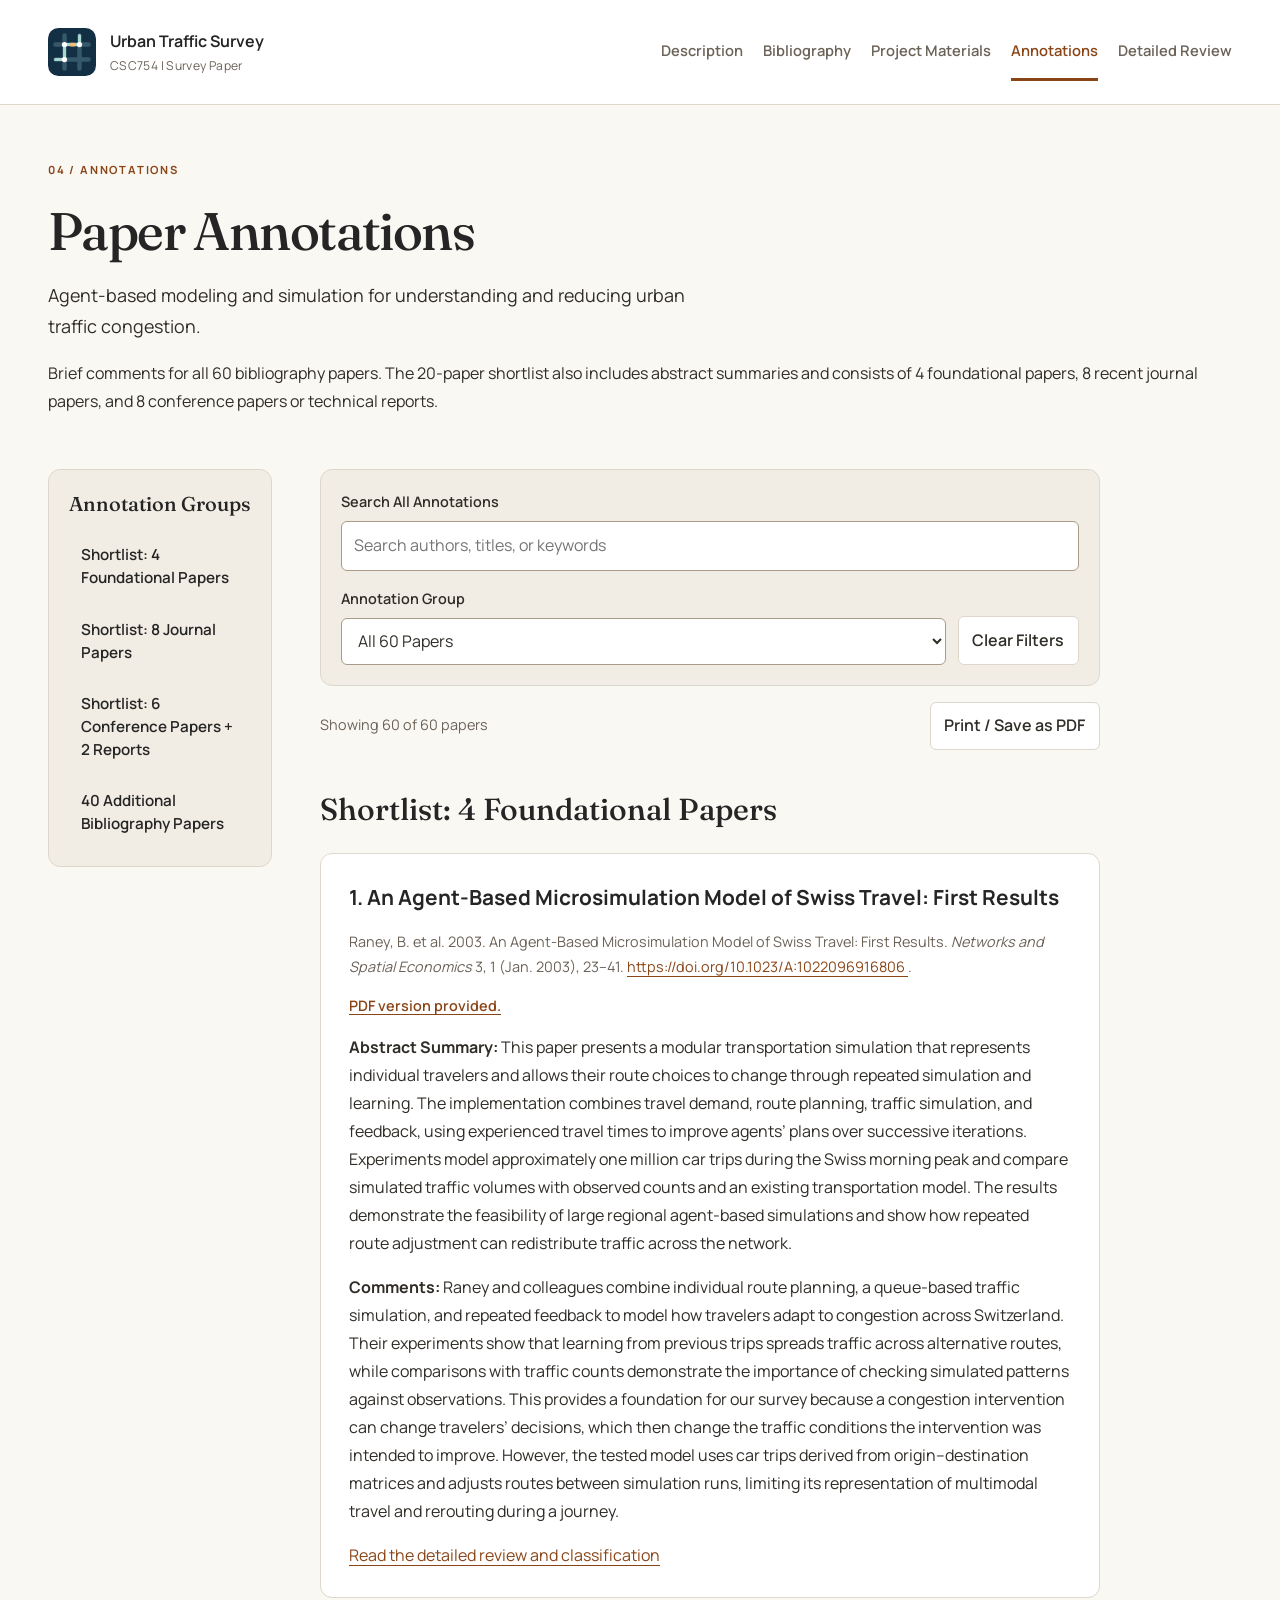
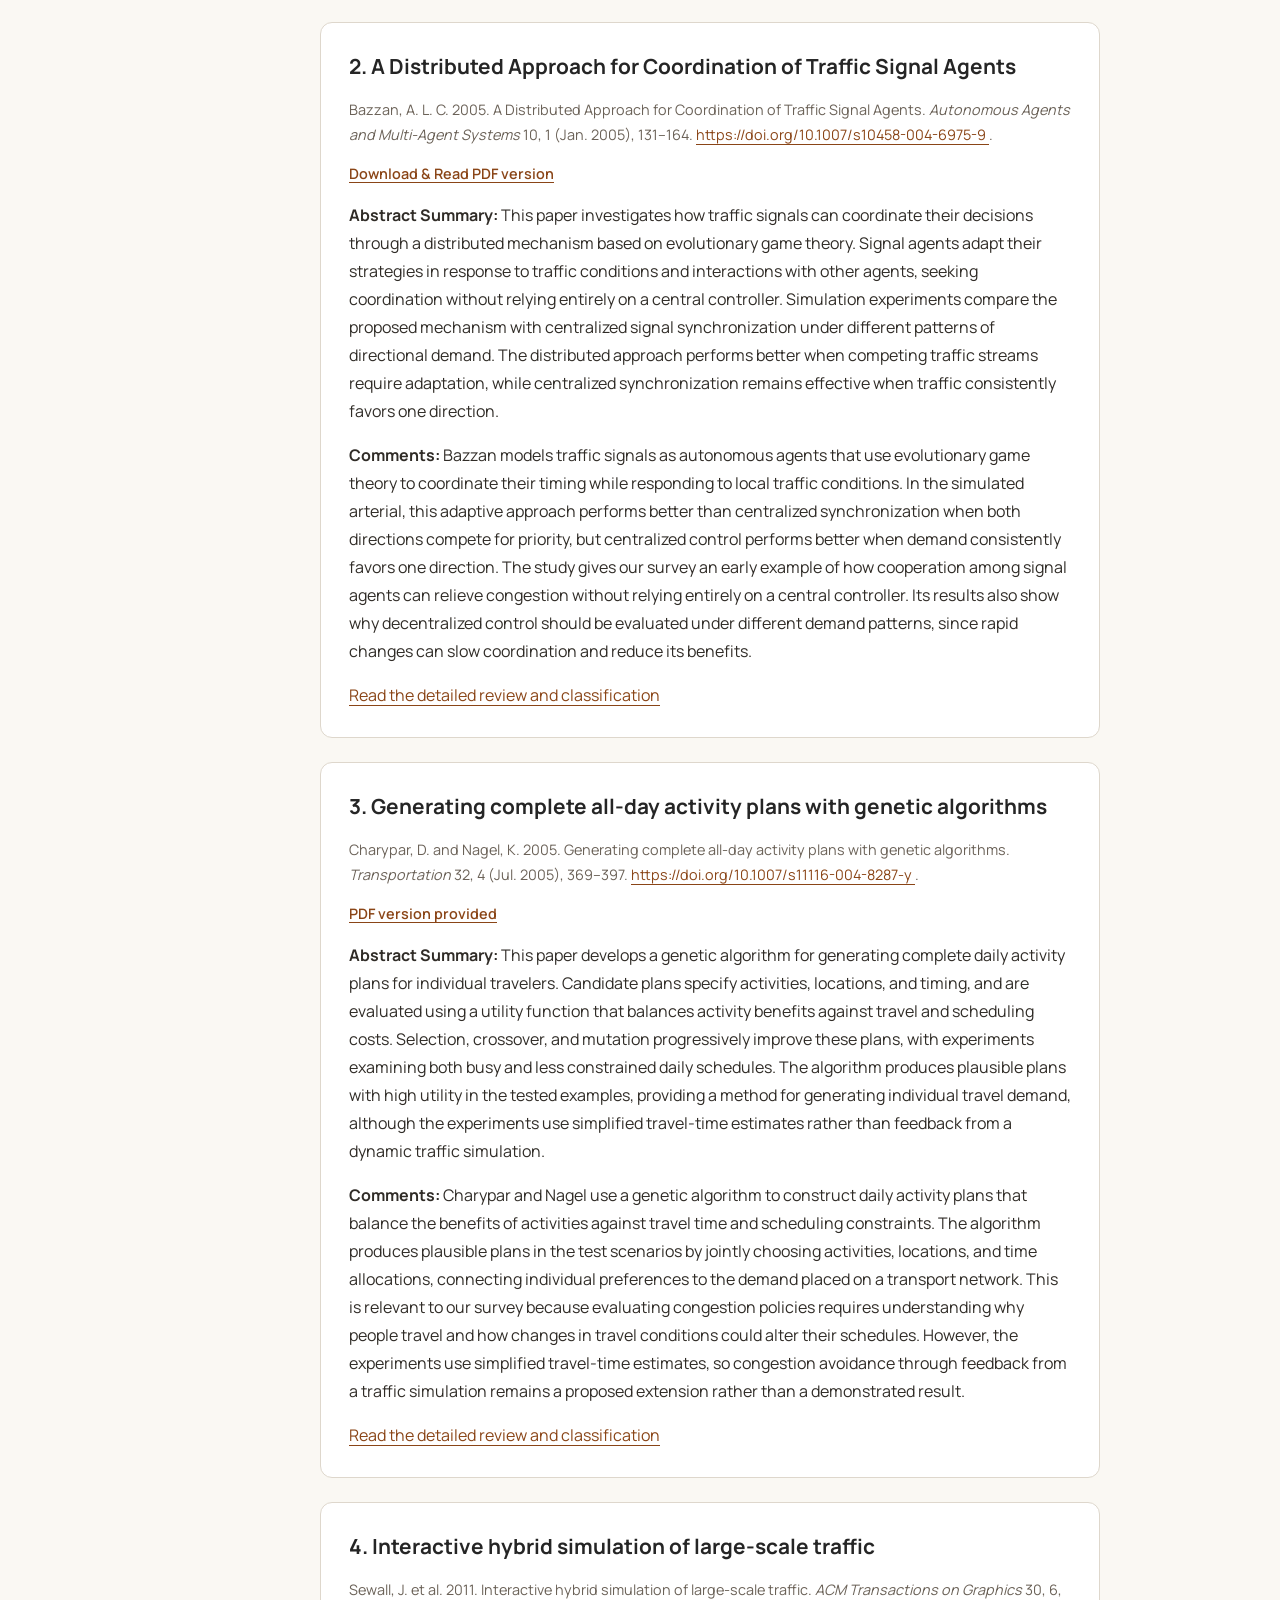
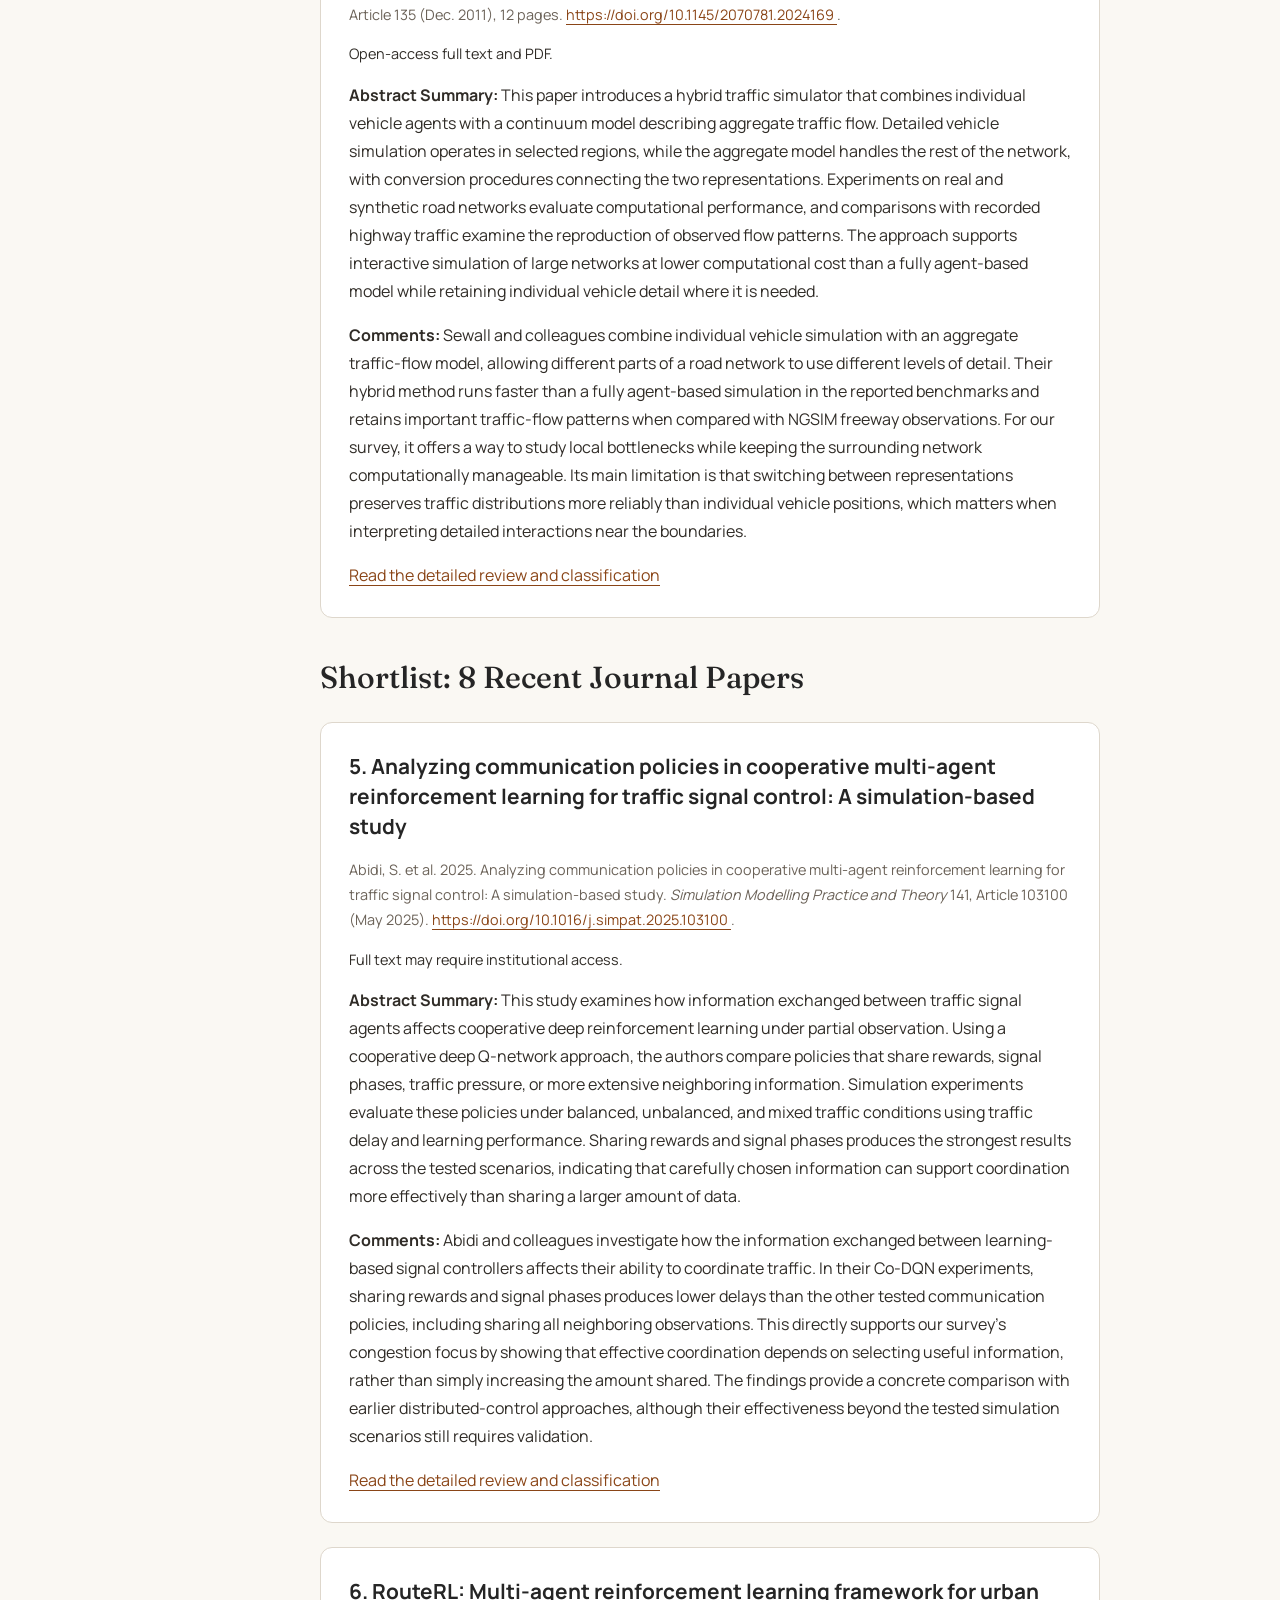
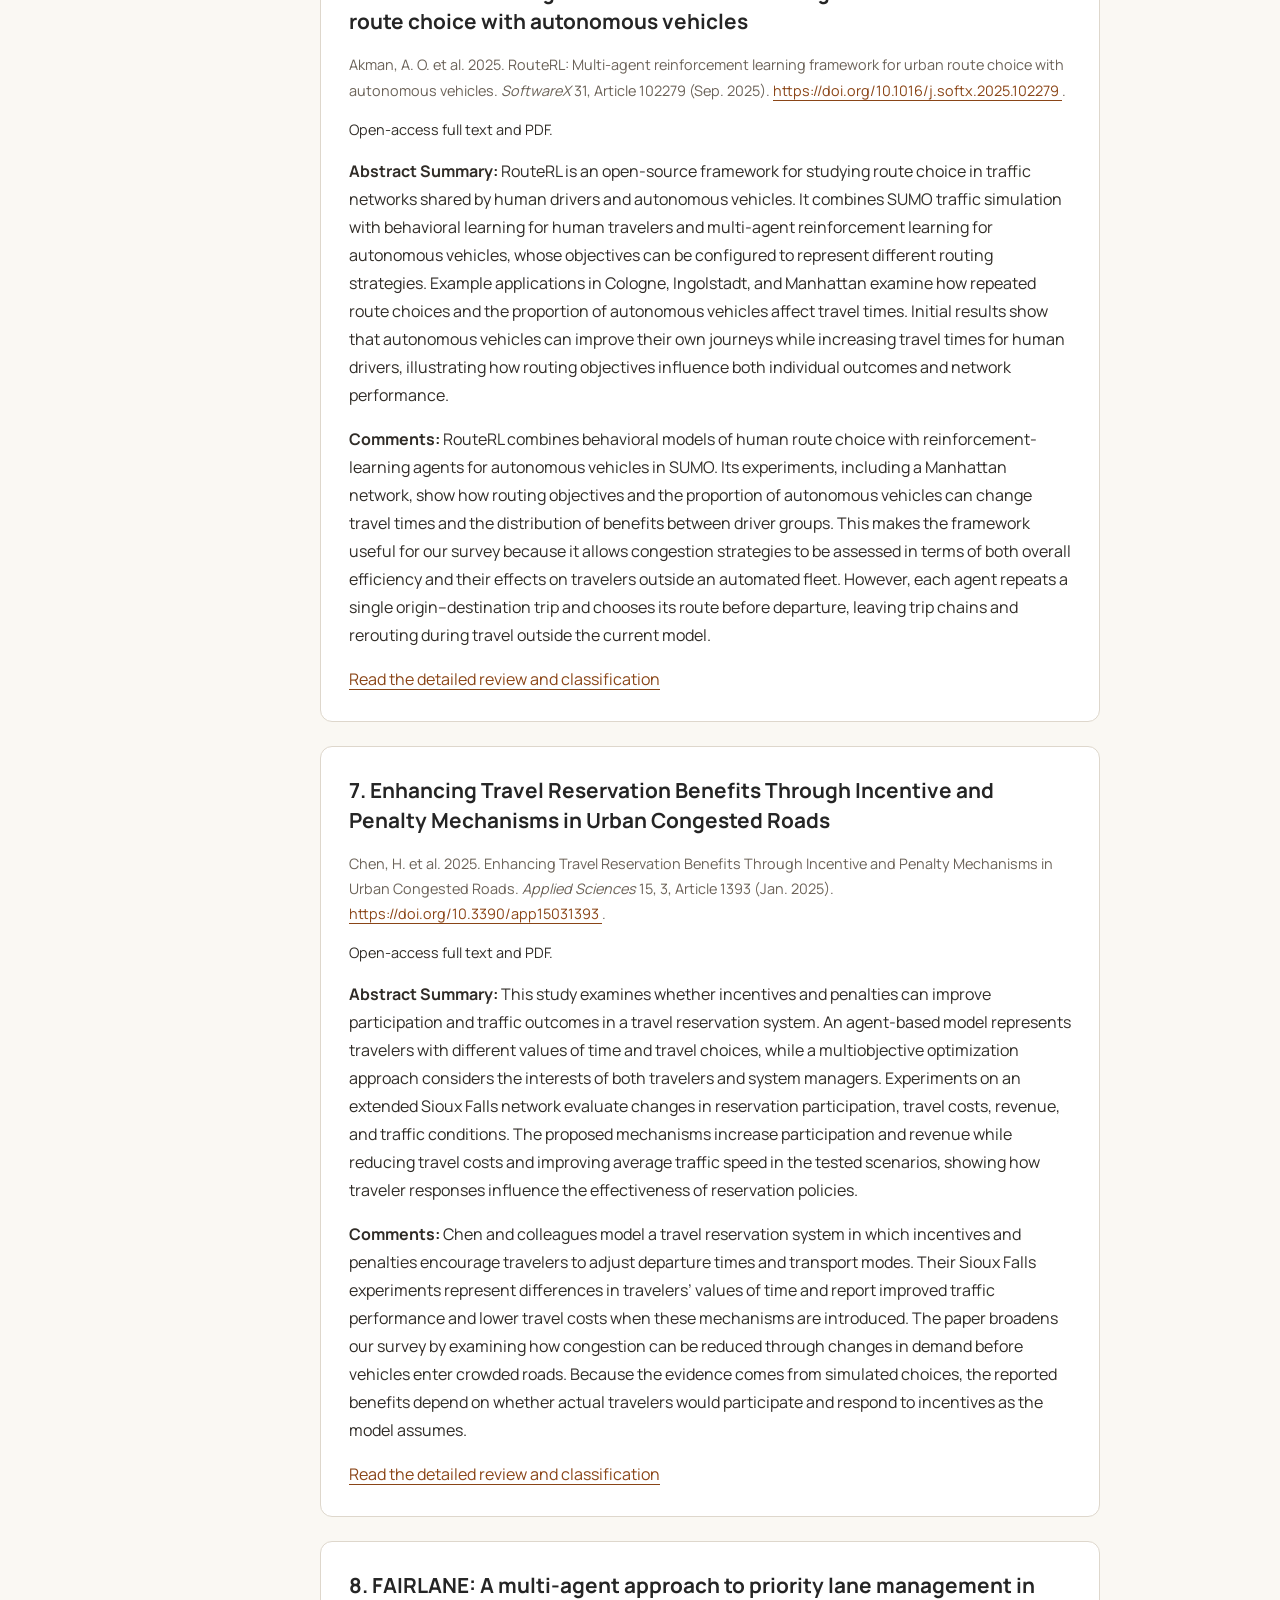
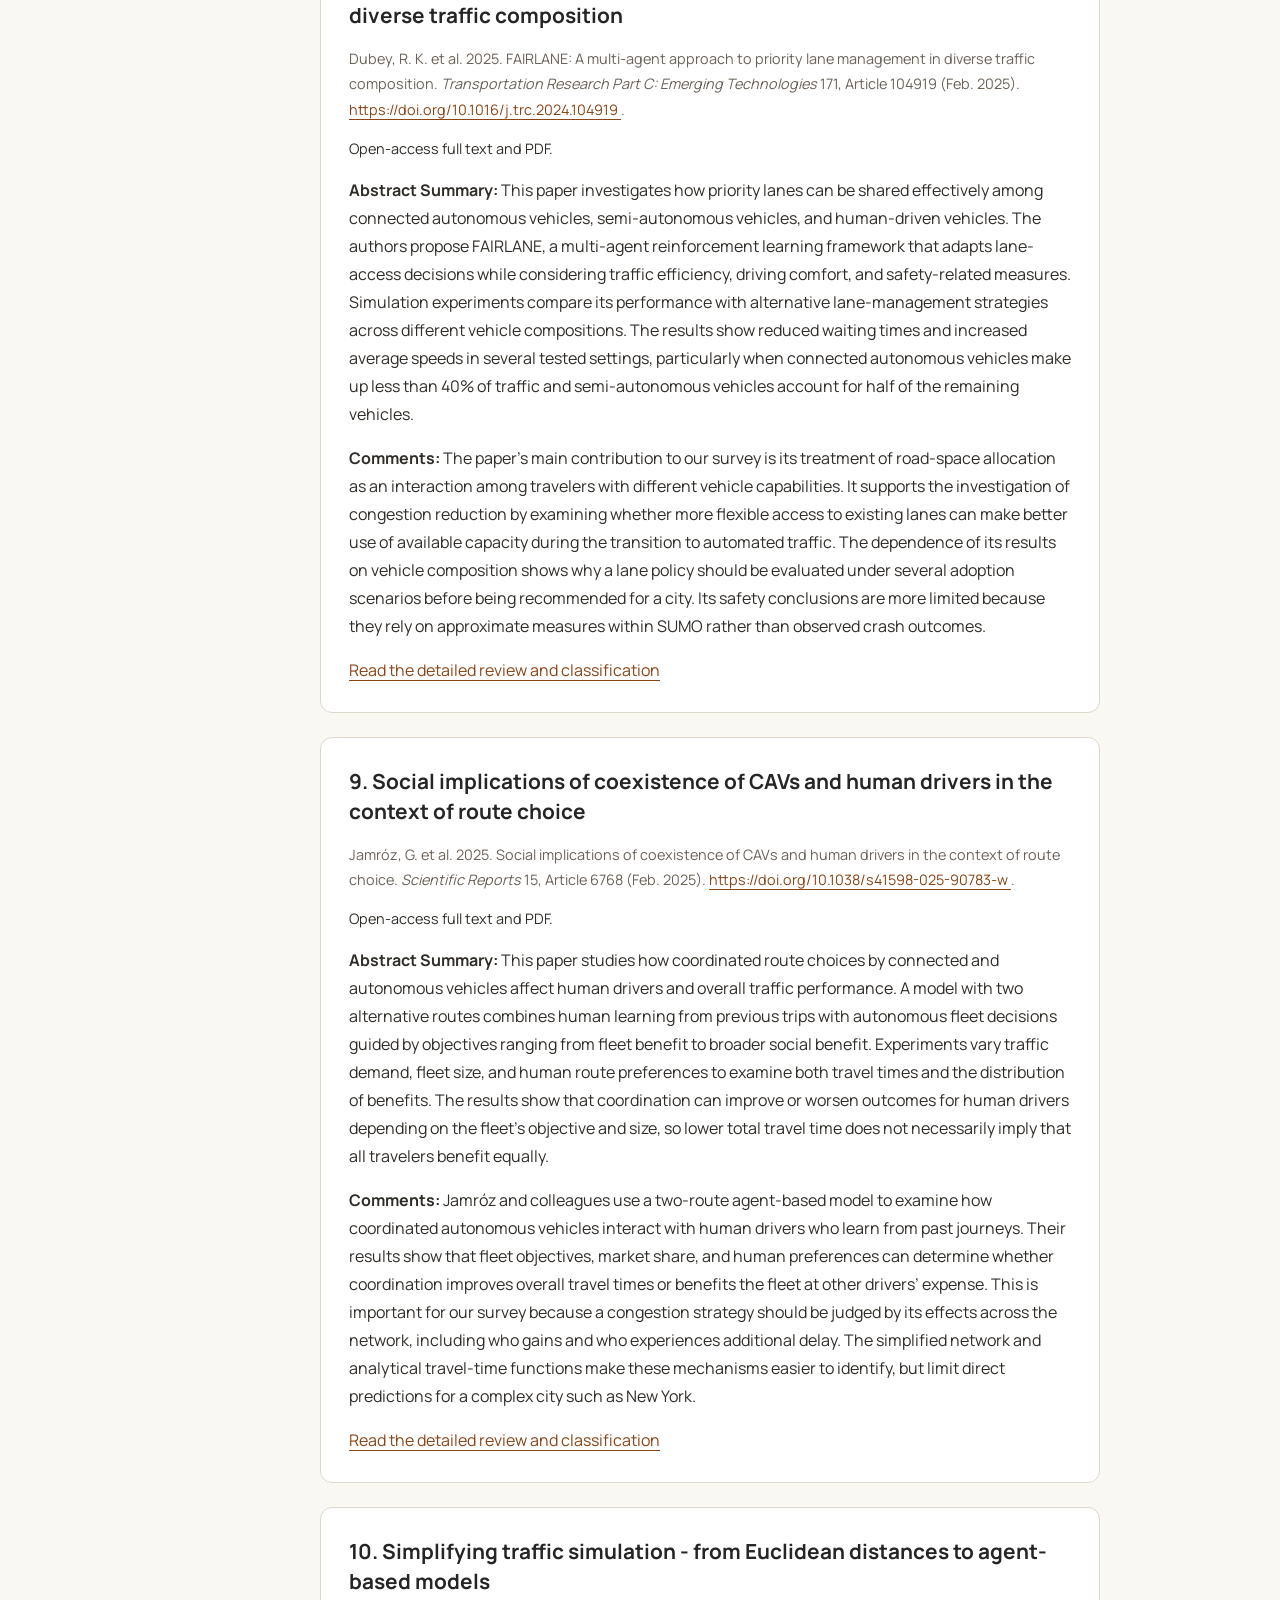
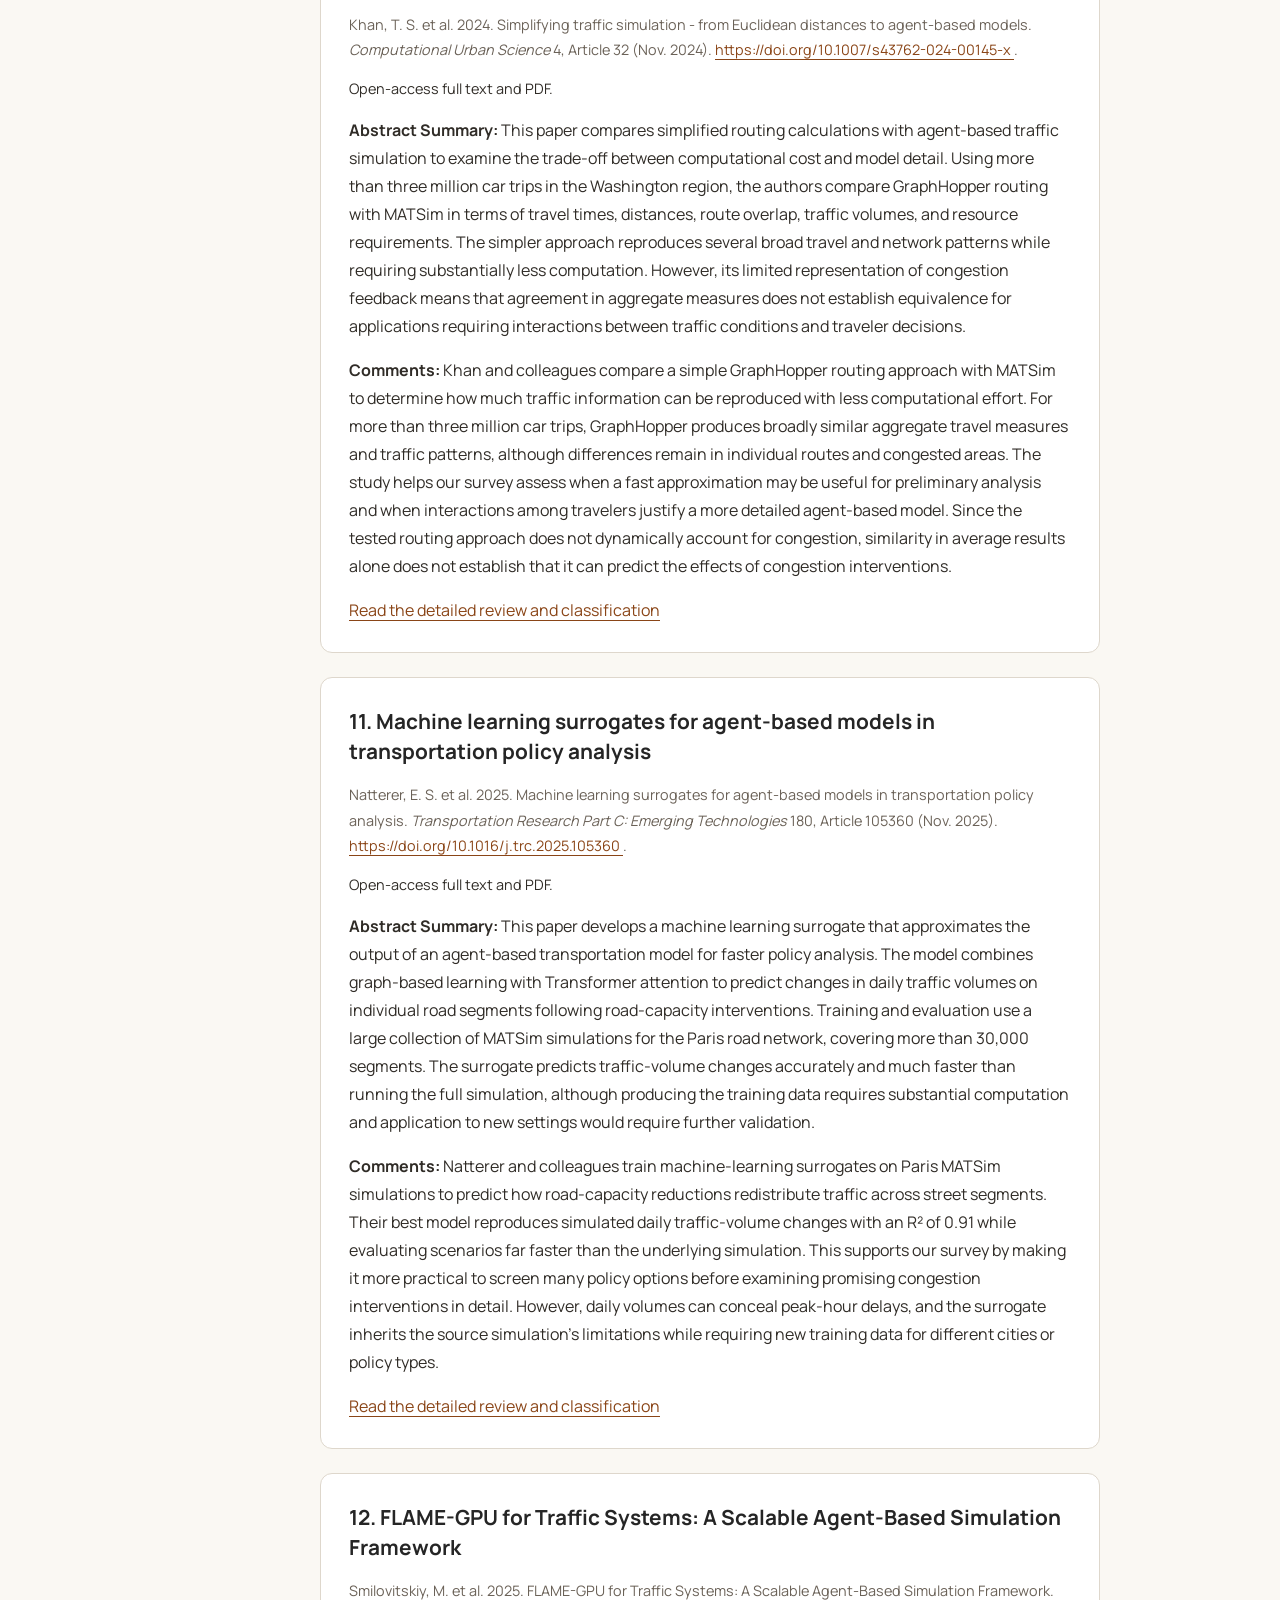
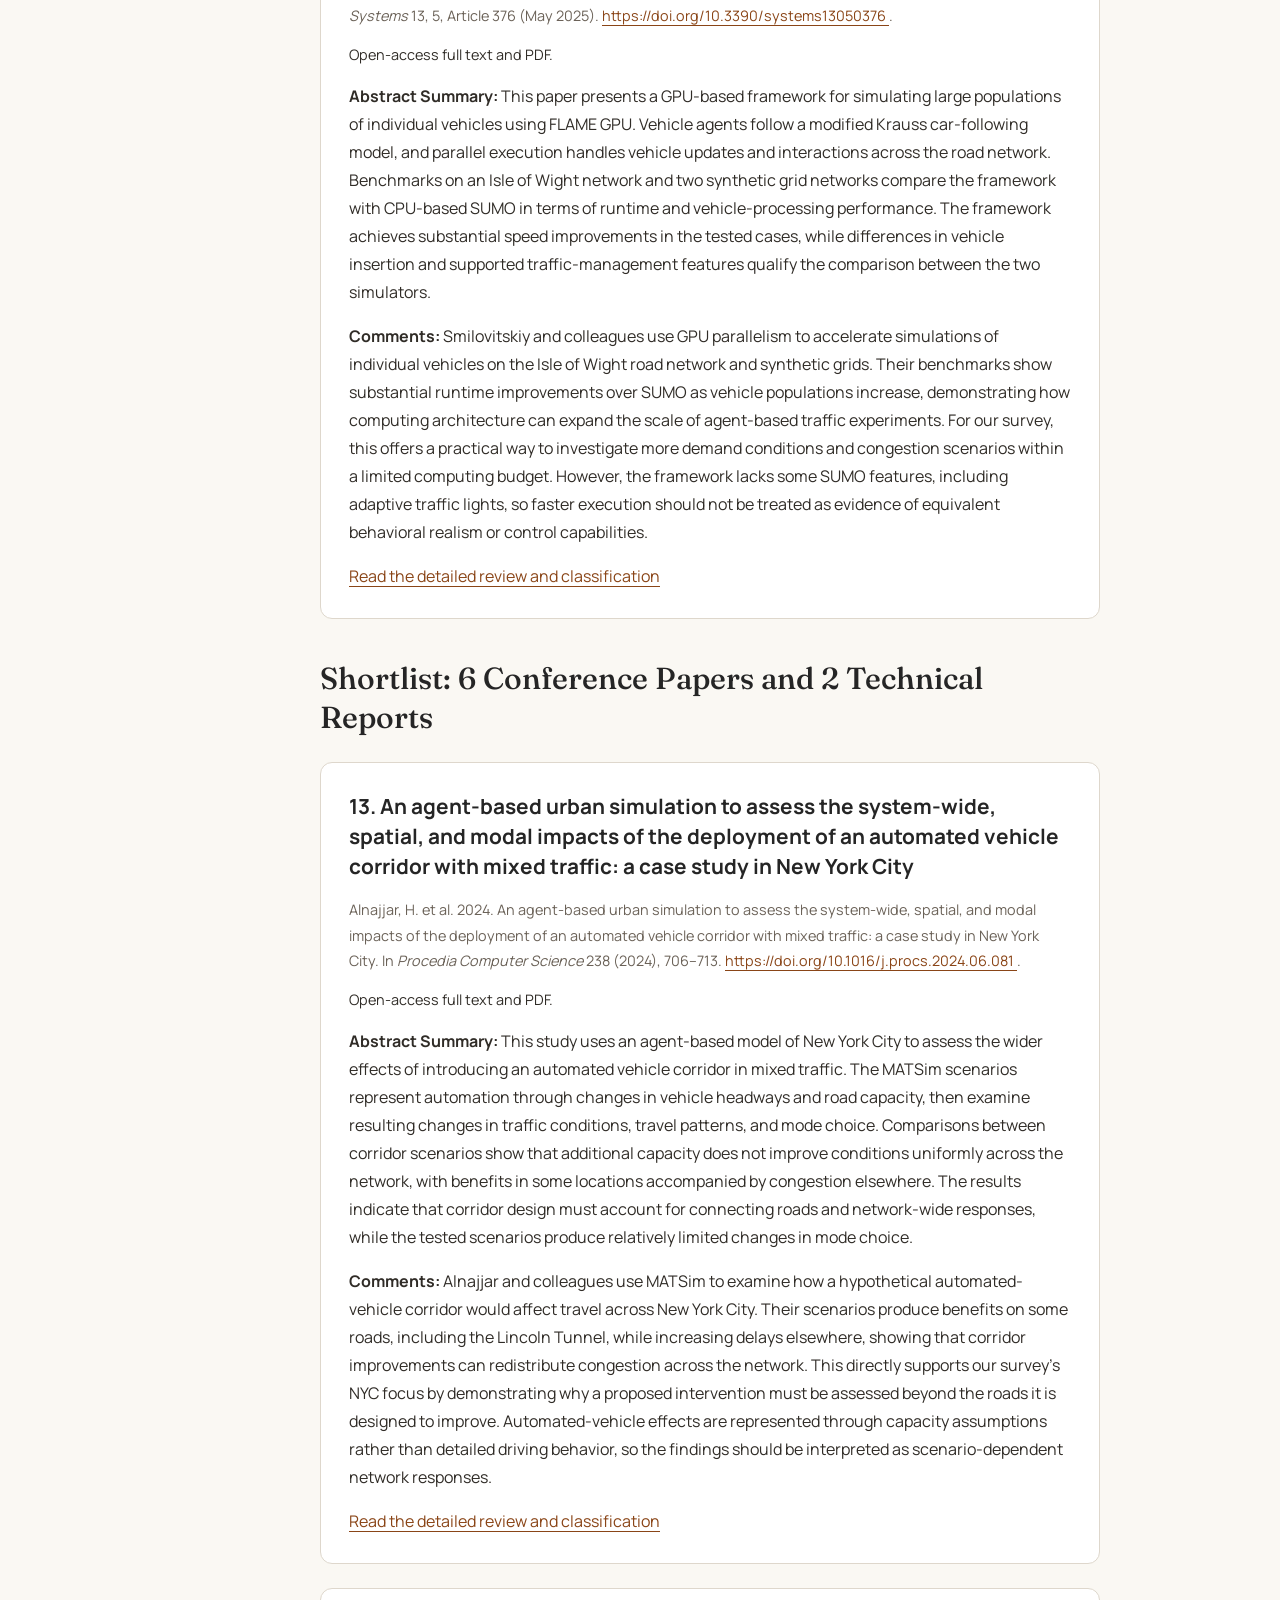
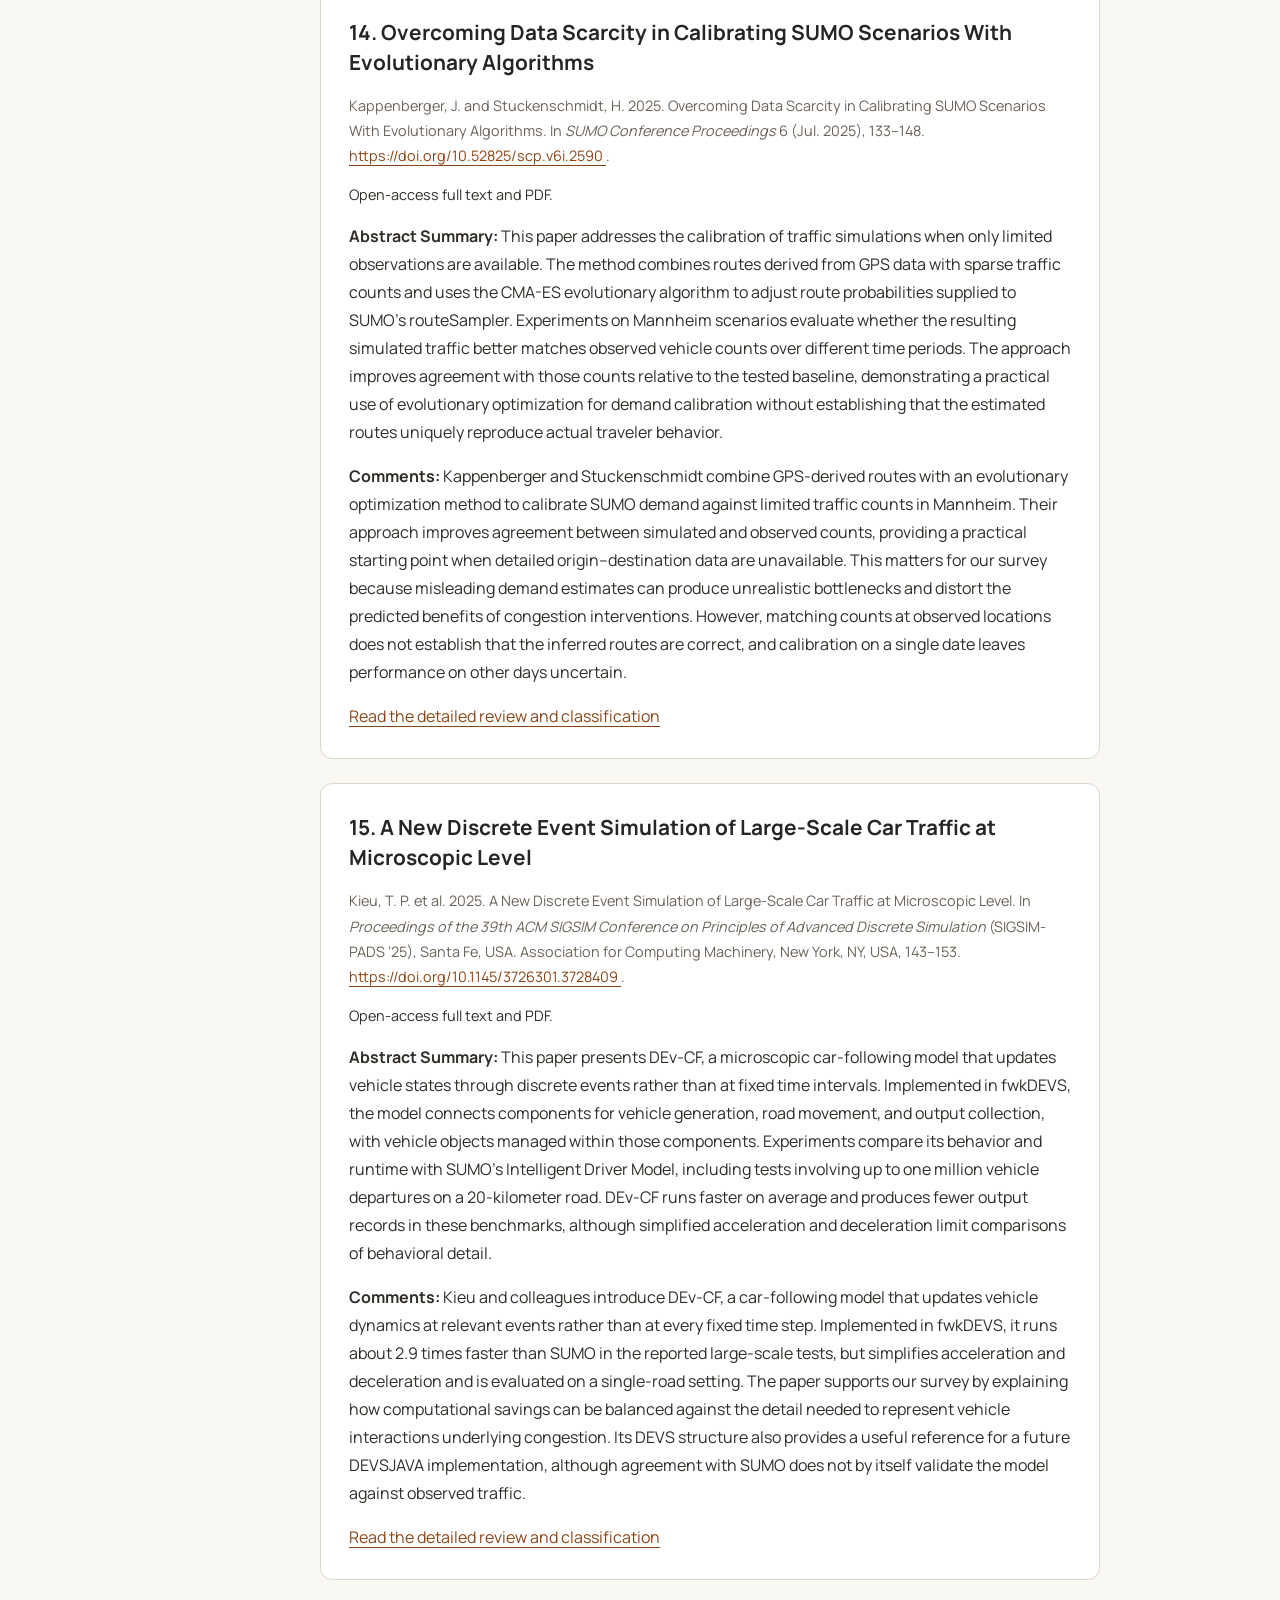
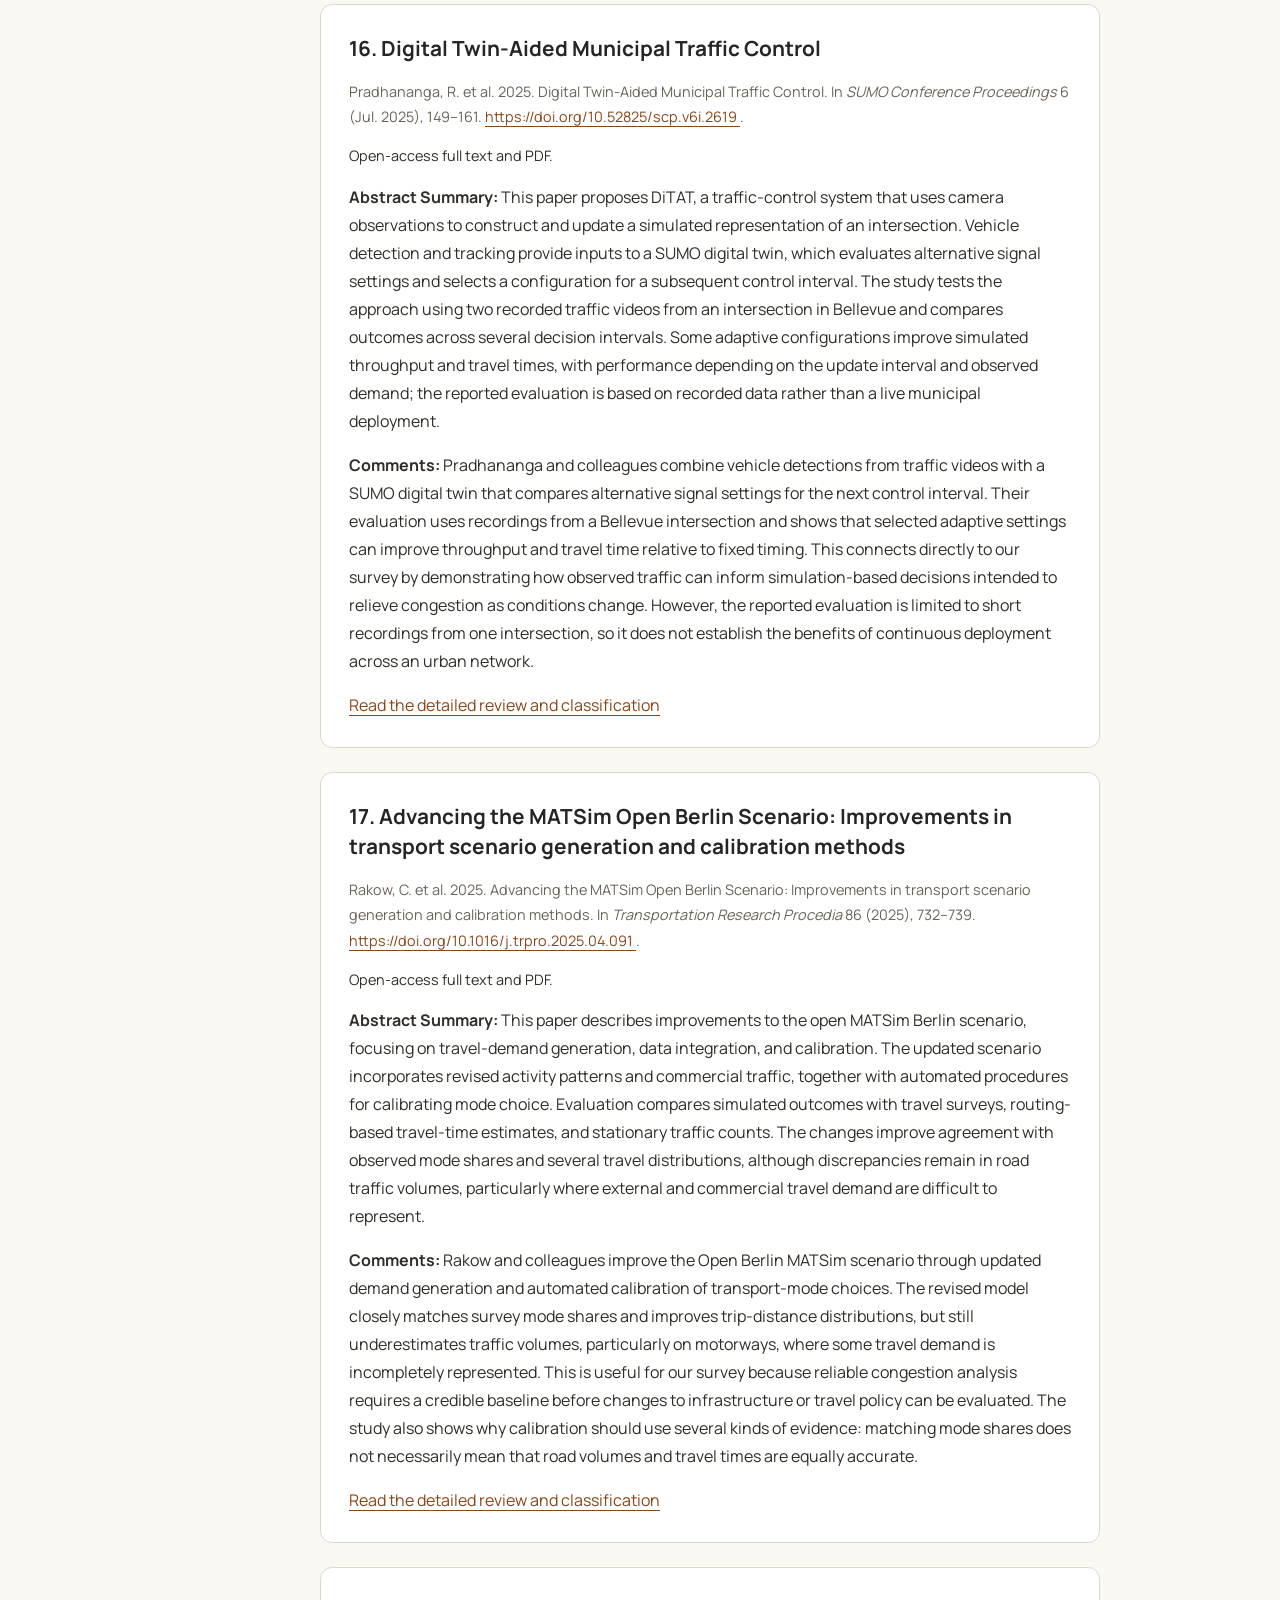
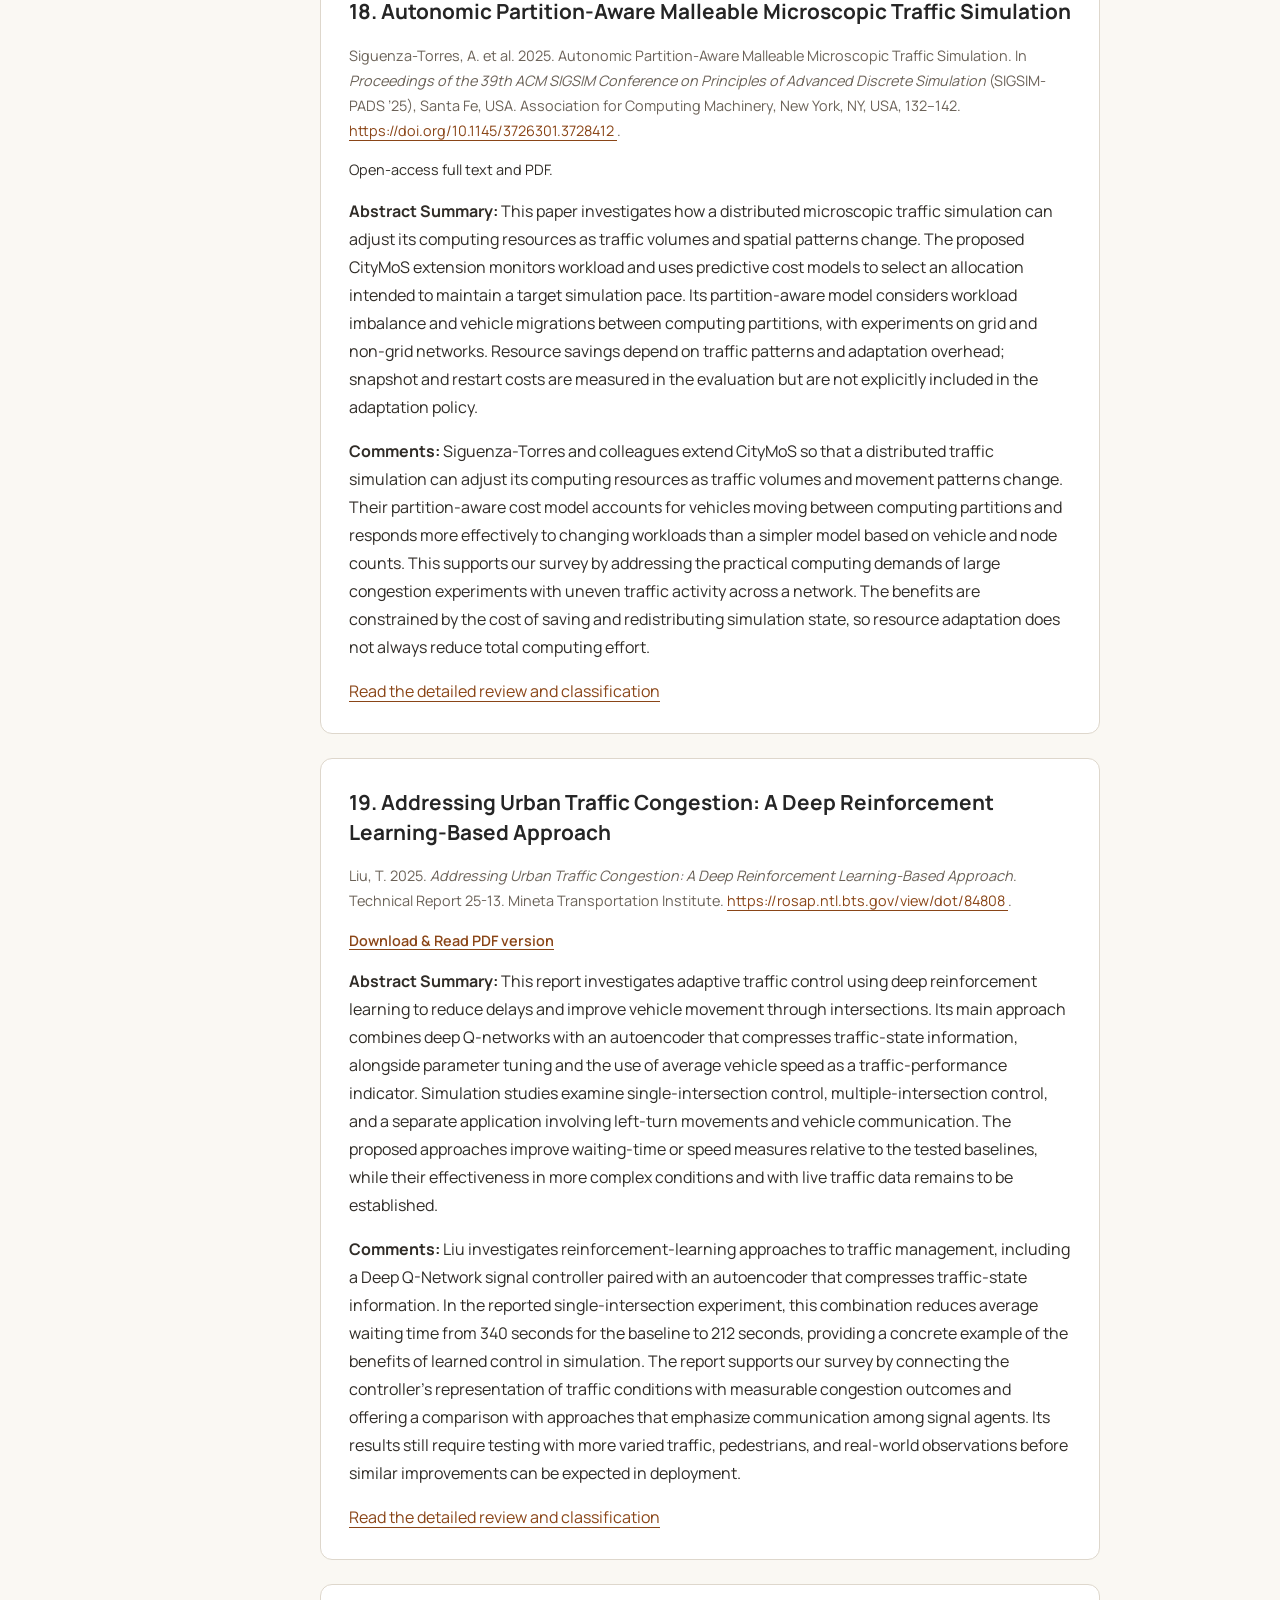
==== commit feb91021: "Added in the presentation slides, updated descriptions and word stylings, and minor edits" ====
--- a/annotations.html
+++ b/annotations.html
@@ -231,20 +231,20 @@
 
         <div class="shell annotation-layout">
             <aside class="annotation-navigation">
-                <h2>Annotation groups</h2>
+                <h2>Annotation Groups</h2>
 
                 <nav aria-label="Annotation groups">
                     <a href="#foundational">
-                        Shortlist: 4 foundational papers
+                        Shortlist: 4 Foundational Papers
                     </a>
                     <a href="#journal">
-                        Shortlist: 8 journal papers
+                        Shortlist: 8 Journal Papers
                     </a>
                     <a href="#conference-report">
-                        Shortlist: 6 conference papers + 2 reports
+                        Shortlist: 6 Conference Papers + 2 Reports
                     </a>
                     <a href="#additional">
-                        40 additional bibliography papers
+                        40 Additional Bibliography Papers
                     </a>
                 </nav>
             </aside>
@@ -259,7 +259,7 @@
                 >
                     <div class="annotation-field">
                         <label for="annotation-search">
-                            Search all annotations
+                            Search All Annotations
                         </label>
                         <input
                             id="annotation-search"
@@ -272,27 +272,27 @@
                     <div class="annotation-filter-row">
                         <div class="annotation-field">
                             <label for="annotation-category">
-                                Annotation group
+                                Annotation Group
                             </label>
                             <select id="annotation-category">
-                                <option value="all">All 60 papers</option>
+                                <option value="all">All 60 Papers</option>
                                 <option value="foundational">
-                                    Shortlist: foundational papers
+                                    Shortlist: Foundational Papers
                                 </option>
                                 <option value="journal">
-                                    Shortlist: journal papers
+                                    Shortlist: Journal Papers
                                 </option>
                                 <option value="conference-report">
-                                    Shortlist: conference papers and reports
+                                    Shortlist: Conference Papers and Reports
                                 </option>
                                 <option value="additional">
-                                    Additional bibliography papers
+                                    Additional Bibliography Papers
                                 </option>
                             </select>
                         </div>
 
                         <button type="reset" class="utility-button">
-                            Clear filters
+                            Clear Filters
                         </button>
                     </div>
                 </form>
@@ -324,7 +324,7 @@
 
                 <!-- Shortlist: foundational papers -->
                 <section class="annotation-group" id="foundational">
-                    <h2>Shortlist: 4 foundational papers</h2>
+                    <h2>Shortlist: 4 Foundational Papers</h2>
 
                     <article class="paper-annotation" id="paper-45">
                         <h3>
@@ -462,7 +462,7 @@
 
                 <!-- Shortlist: recent journal papers -->
                 <section class="annotation-group" id="journal">
-                    <h2>Shortlist: 8 recent journal papers</h2>
+                    <h2>Shortlist: 8 Recent Journal Papers</h2>
 
                     <article class="paper-annotation" id="paper-1">
                         <h3>
@@ -734,7 +734,7 @@
                 <!-- Shortlist: conference papers and technical reports -->
                 <section class="annotation-group" id="conference-report">
                     <h2>
-                        Shortlist: 6 conference papers and 2 technical reports
+                        Shortlist: 6 Conference Papers and 2 Technical Reports
                     </h2>
 
                     <article class="paper-annotation" id="paper-3">
@@ -1018,7 +1018,7 @@
 
                 <!-- Remaining bibliography papers, alphabetized by first author -->
                 <section class="annotation-group" id="additional">
-                    <h2>40 additional bibliography papers</h2>
+                    <h2>40 Additional Bibliography Papers</h2>
                     <p>
                         Brief comments on the remaining bibliography papers,
                         arranged alphabetically by first author.
--- a/styles.css
+++ b/styles.css
@@ -937,6 +937,55 @@
 /* This restores space after the homepage definition list. */
 .project-details dl + p {
     margin-top: 1.25rem;
+}
+
+/* Presentation and final-paper pages */
+.deliverable-content {
+    padding-bottom: 4rem;
+}
+
+.deliverable-content > section + section {
+    margin-top: 2.5rem;
+}
+
+.deliverable-summary {
+    max-width: 78ch;
+}
+
+.deliverable-summary li + li {
+    margin-top: 0.5rem;
+}
+
+.deliverable-meta,
+.deliverable-actions {
+    display: flex;
+    flex-wrap: wrap;
+    align-items: center;
+    gap: 0.75rem 1rem;
+}
+
+.deliverable-meta .content-updated {
+    margin: 0;
+}
+
+.deliverable-actions {
+    margin-bottom: 1rem;
+}
+
+.deliverable-actions .utility-button {
+    text-align: center;
+    text-decoration: none;
+}
+
+.document-preview {
+    display: block;
+    width: 100%;
+    height: 75vh;
+    min-height: 26rem;
+    max-height: 56rem;
+    border: 1px solid var(--line);
+    border-radius: 8px;
+    background: #fff;
 }
 
 /* This is for displaying on large monitors. */
@@ -1295,8 +1344,13 @@
     }
 }
 
+/* Make keyboard focus visible against the dark homepage background. */
+.hero a:focus-visible,
+.hero button:focus-visible {
+    outline-color: var(--accent);
+}
+
 /* This is for printing purposes. */
-
 @media print {
     body {
         font-size: 11pt;
@@ -1422,4 +1476,13 @@
         break-inside: avoid;
         background: #fff;
     }
+
+    .document-preview,
+    .deliverable-actions {
+        display: none !important;
+    }
+
+    .deliverable-summary {
+        max-width: none;
+    }
 }
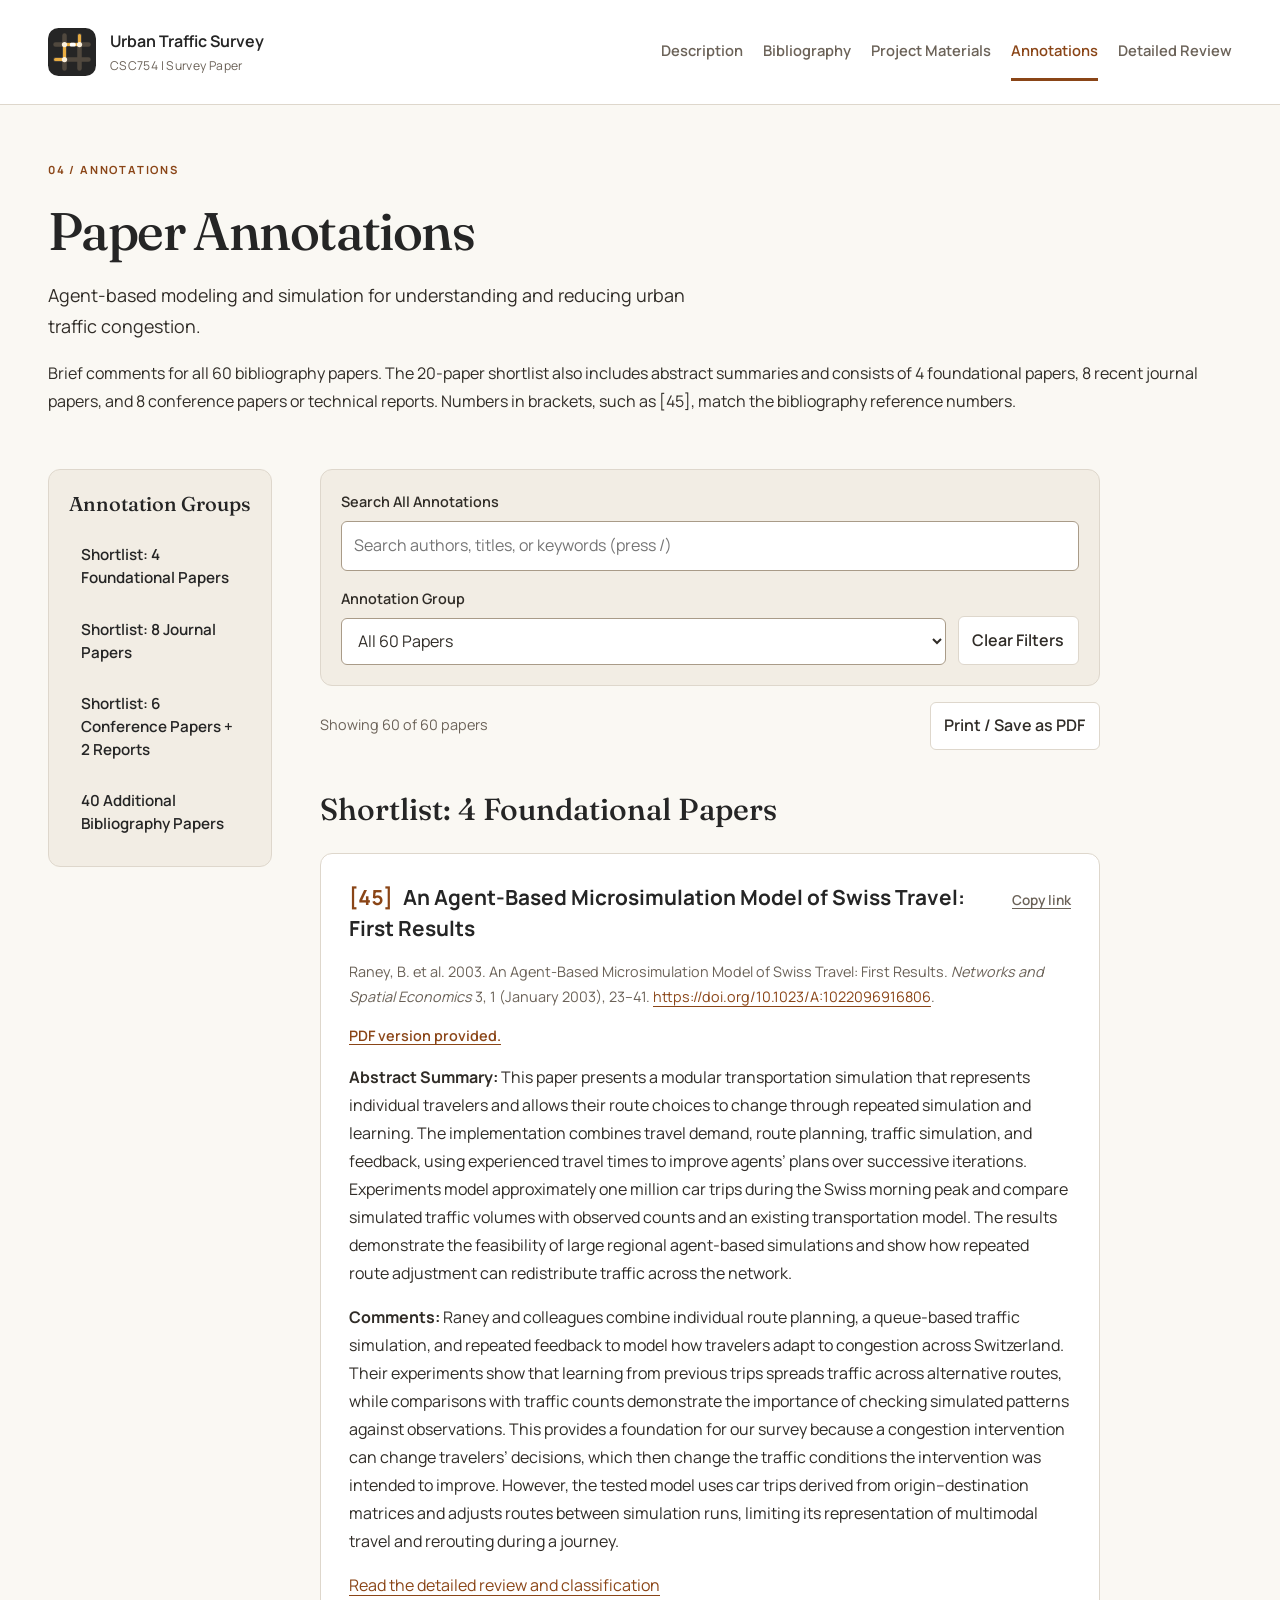
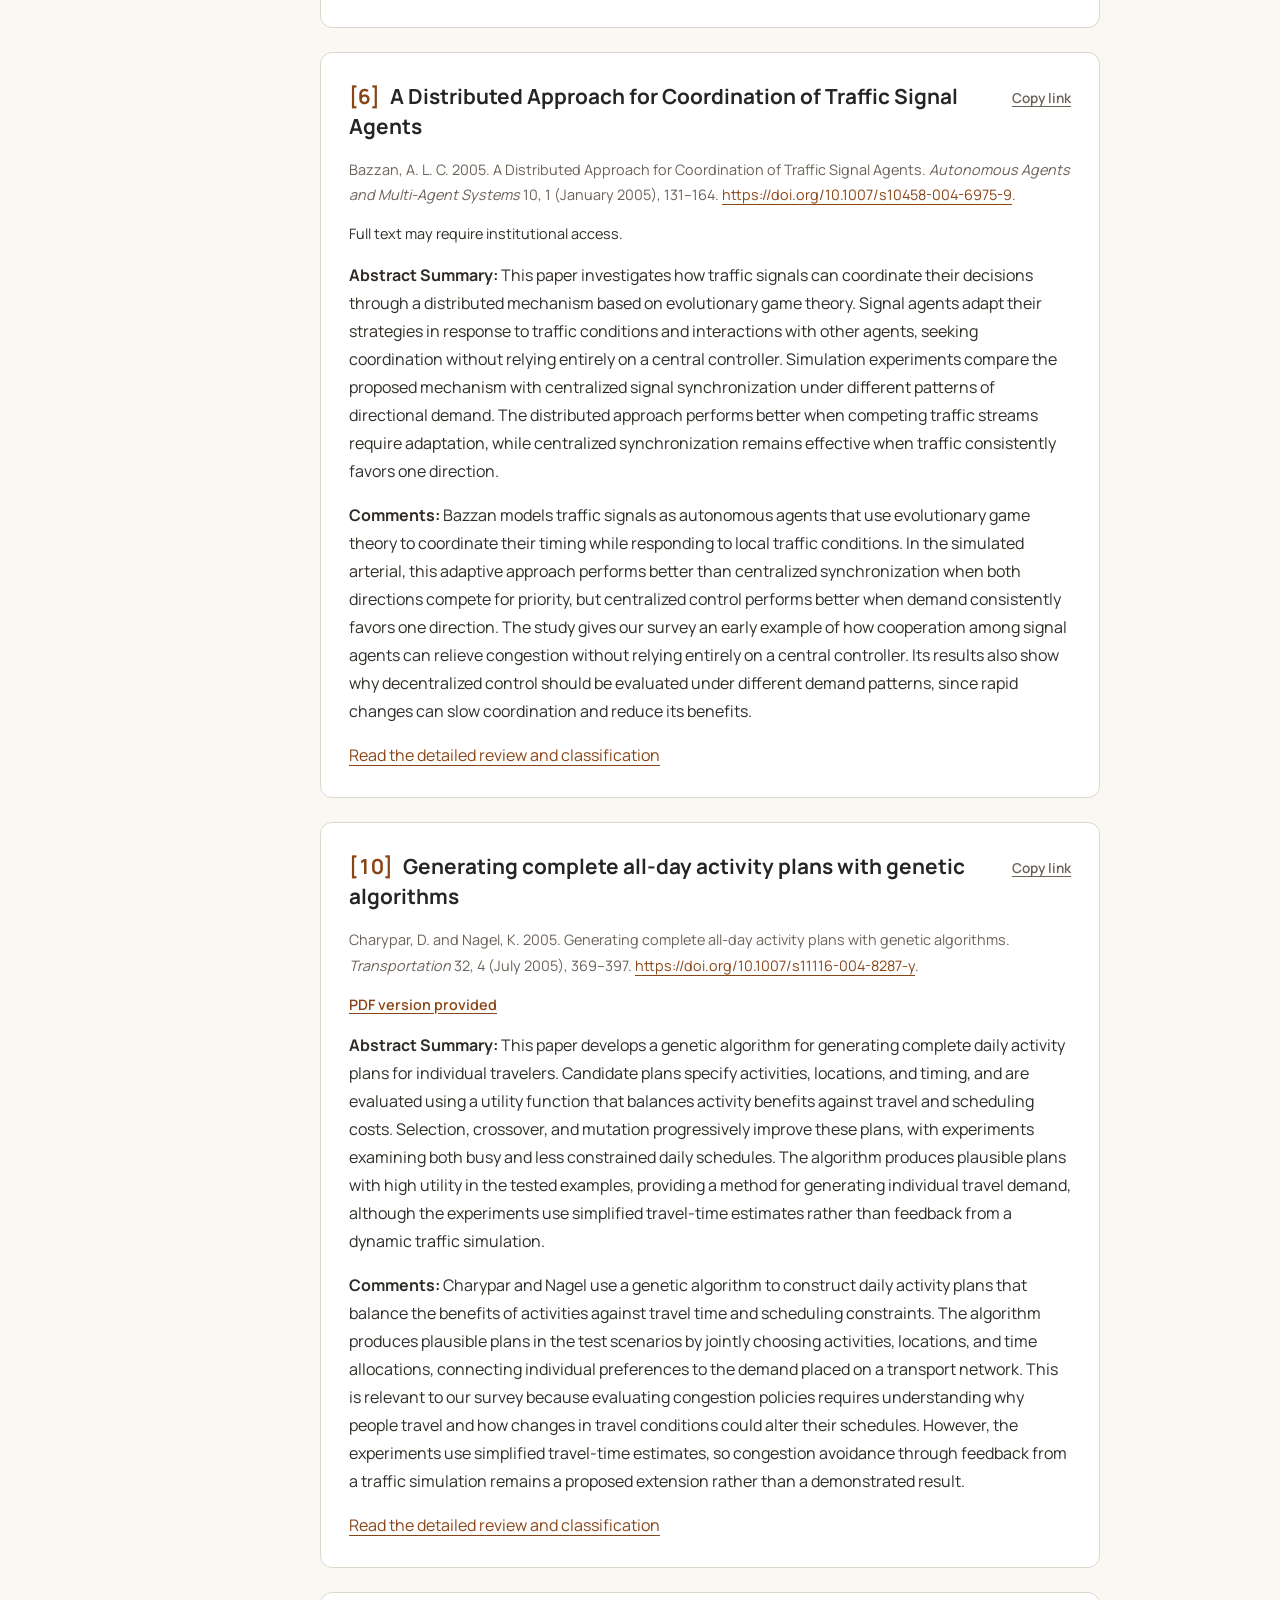
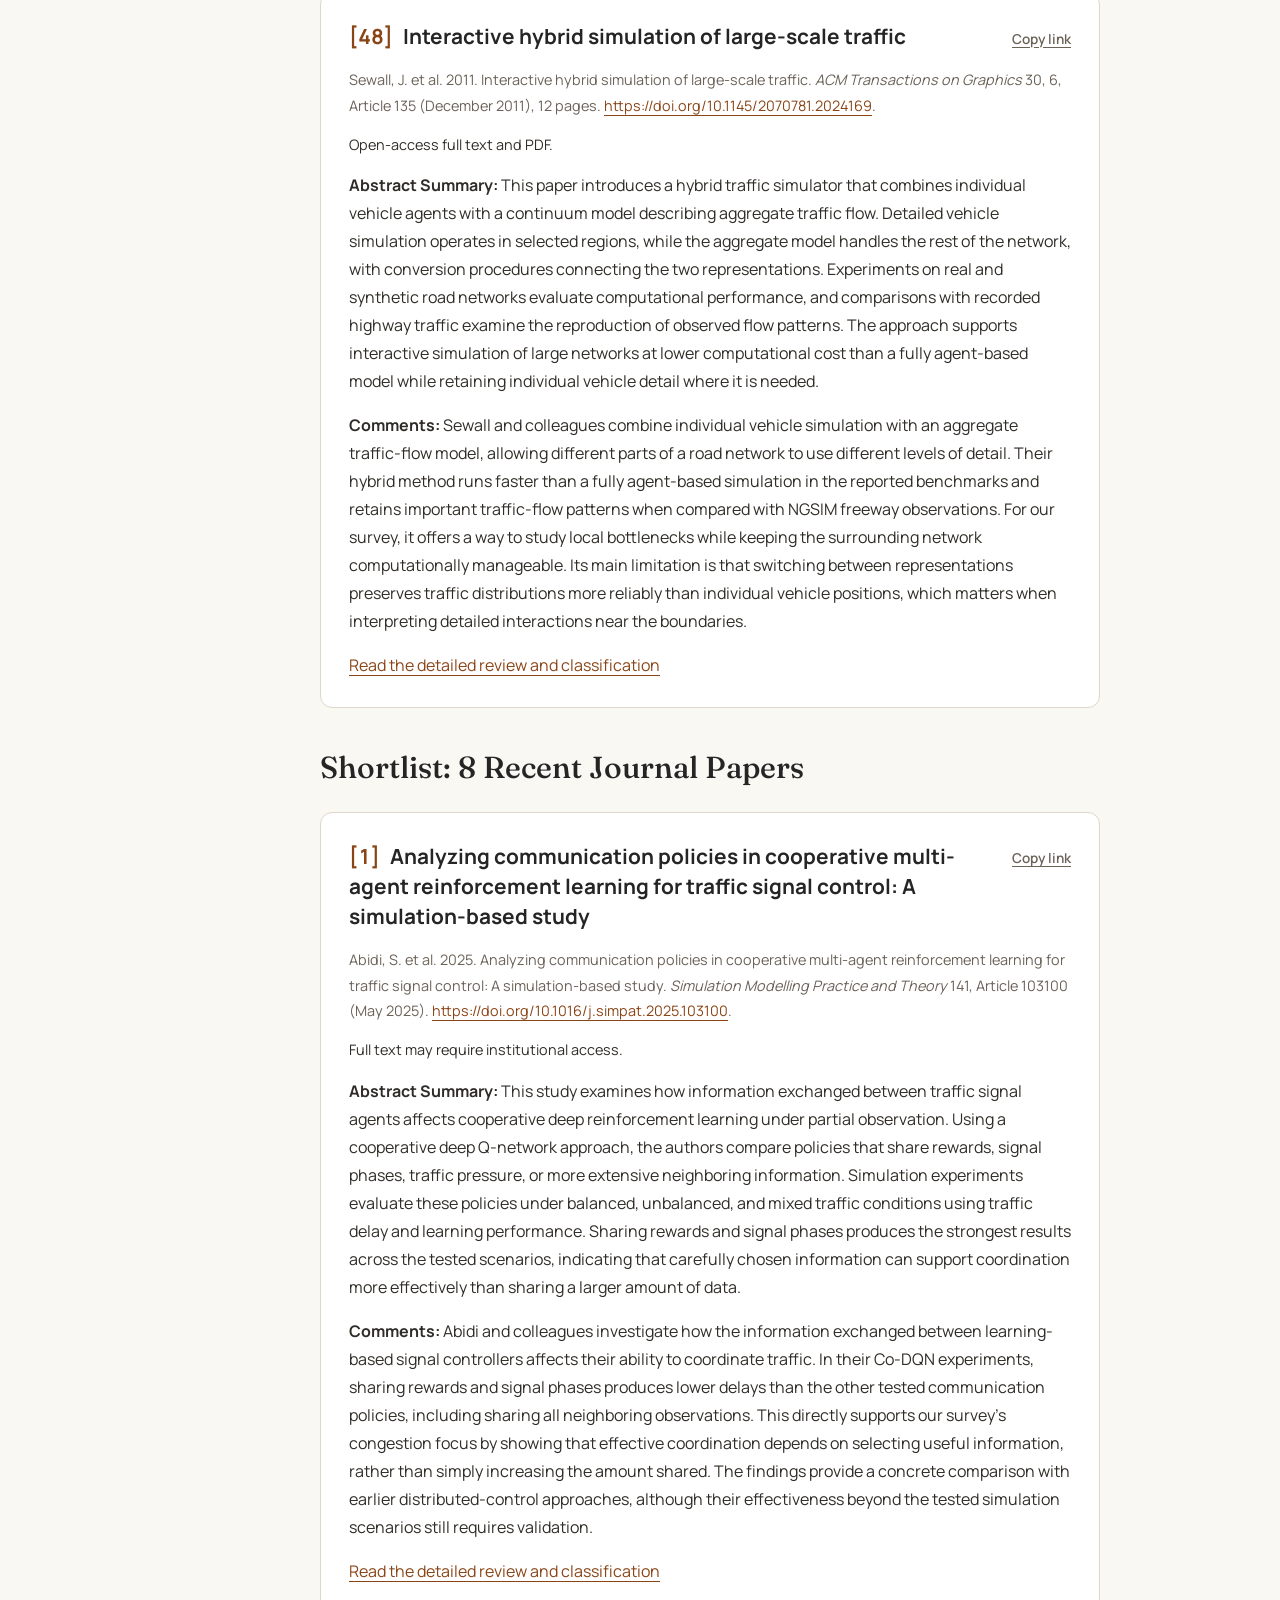
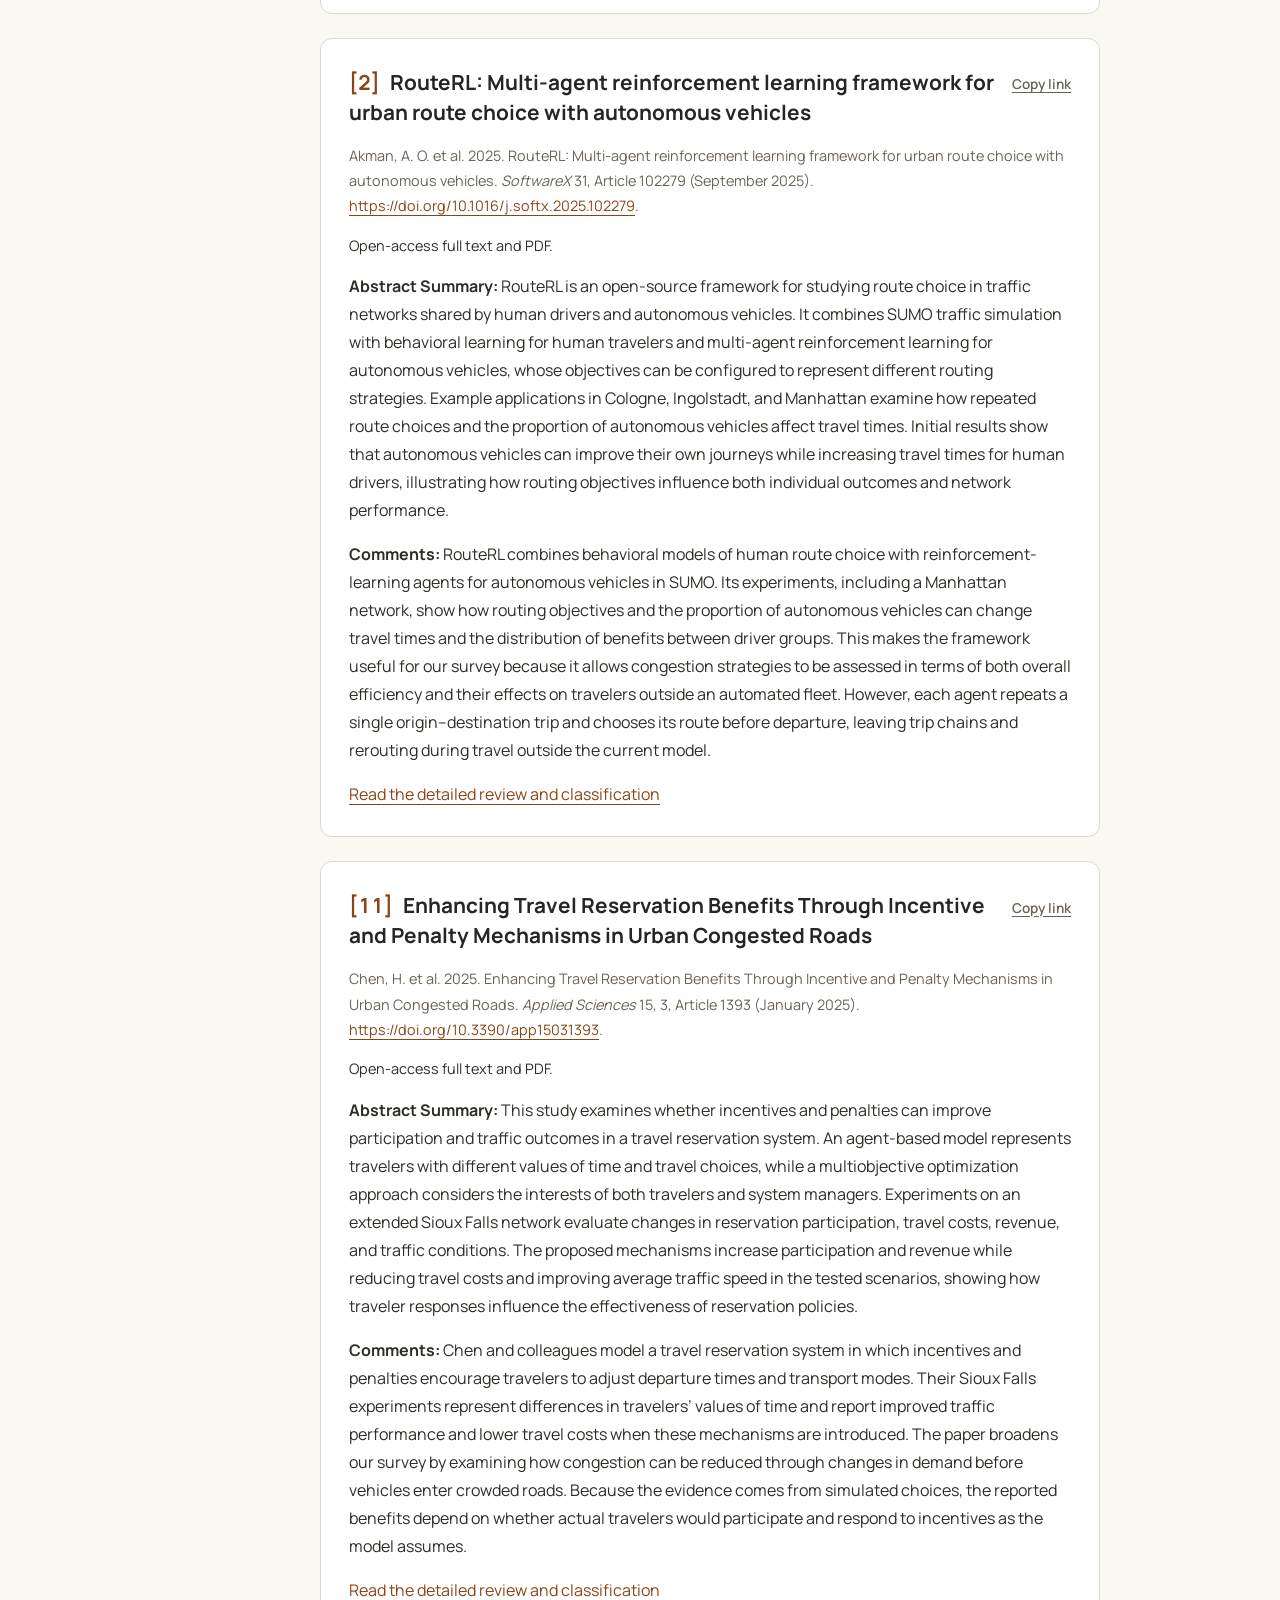
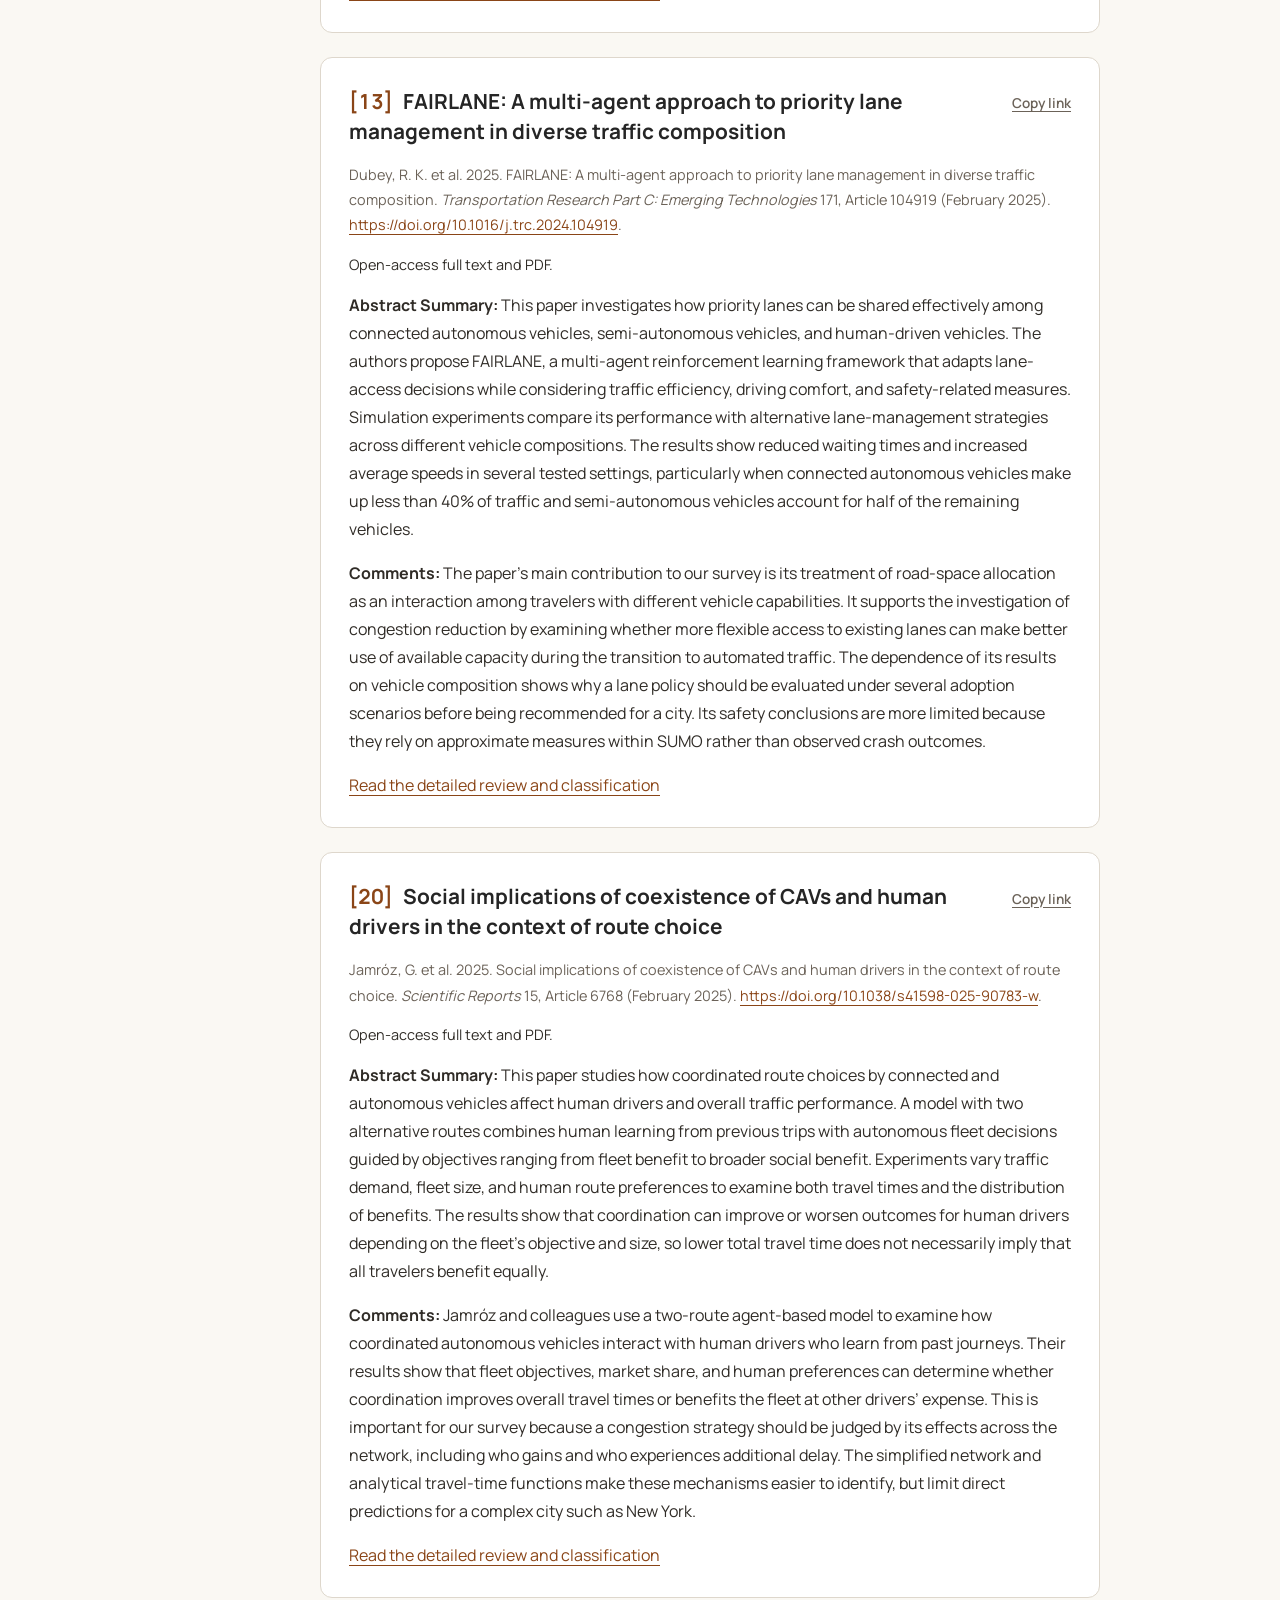
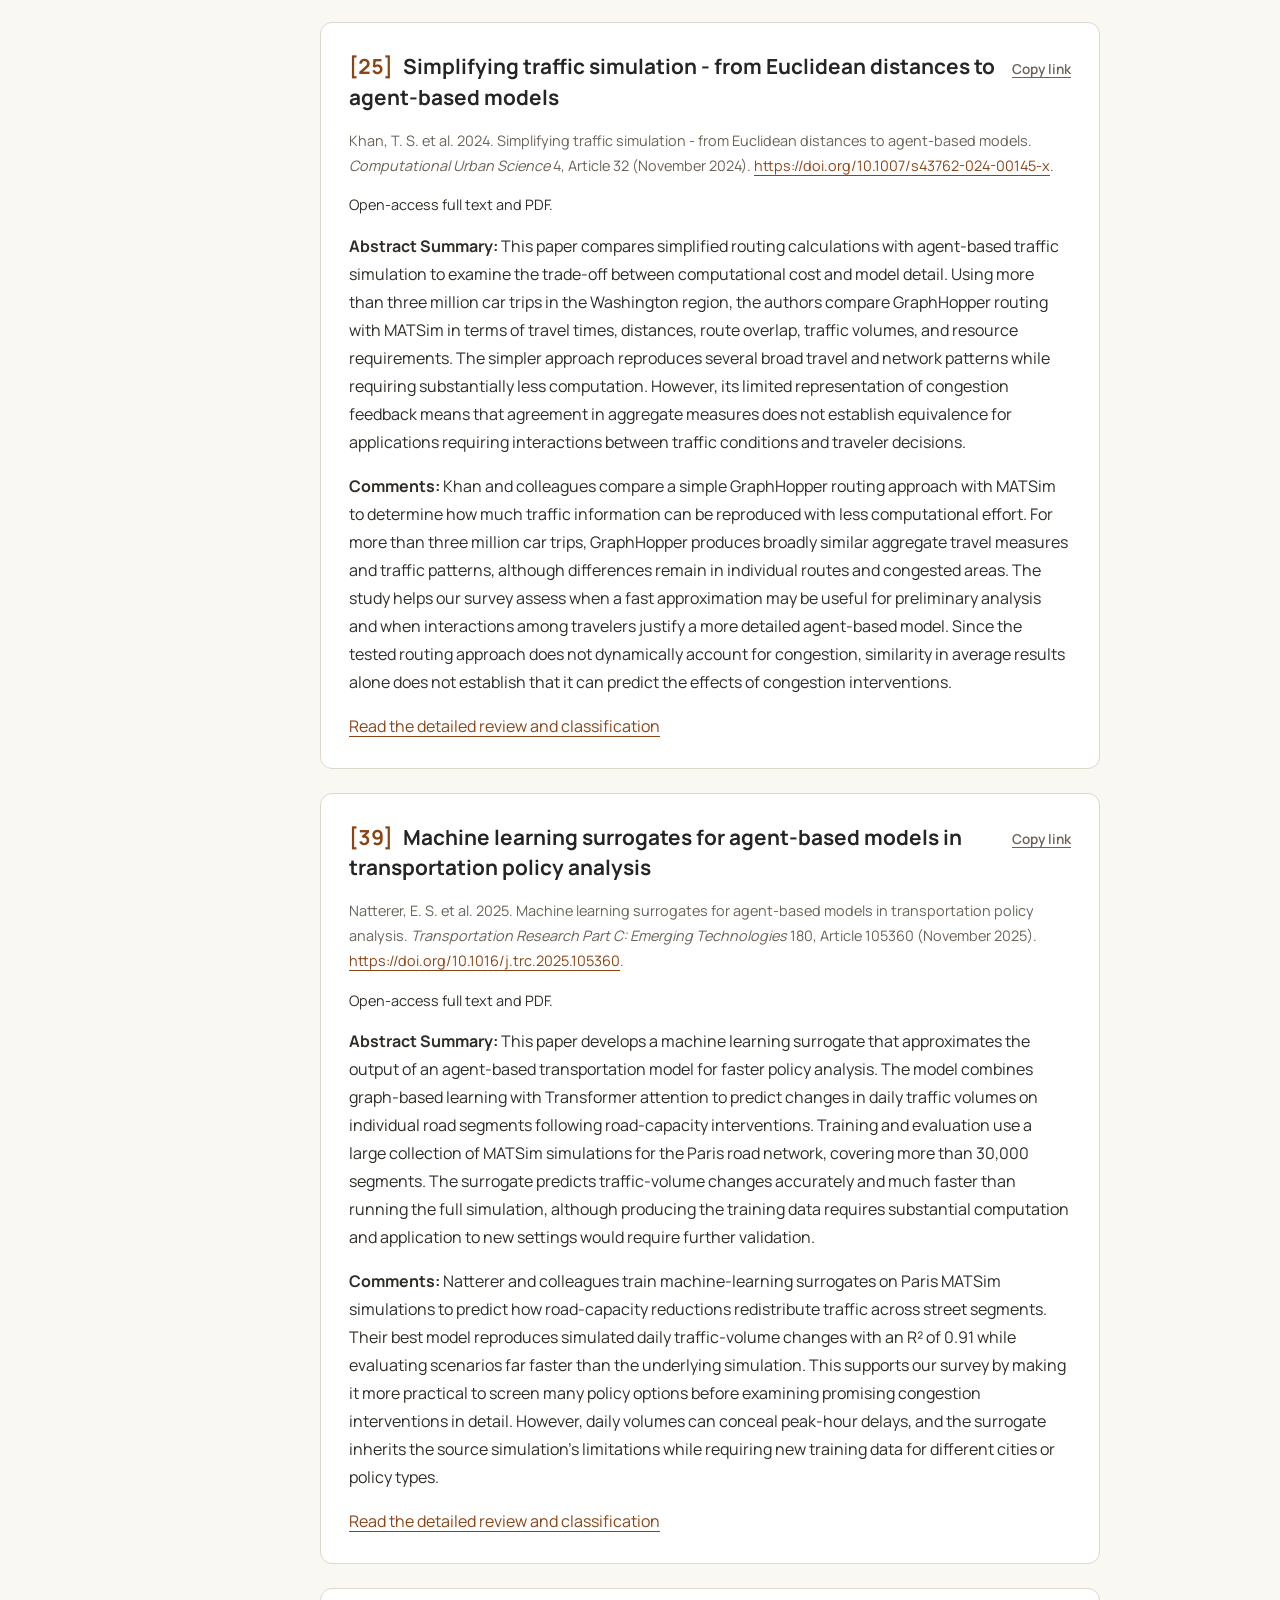
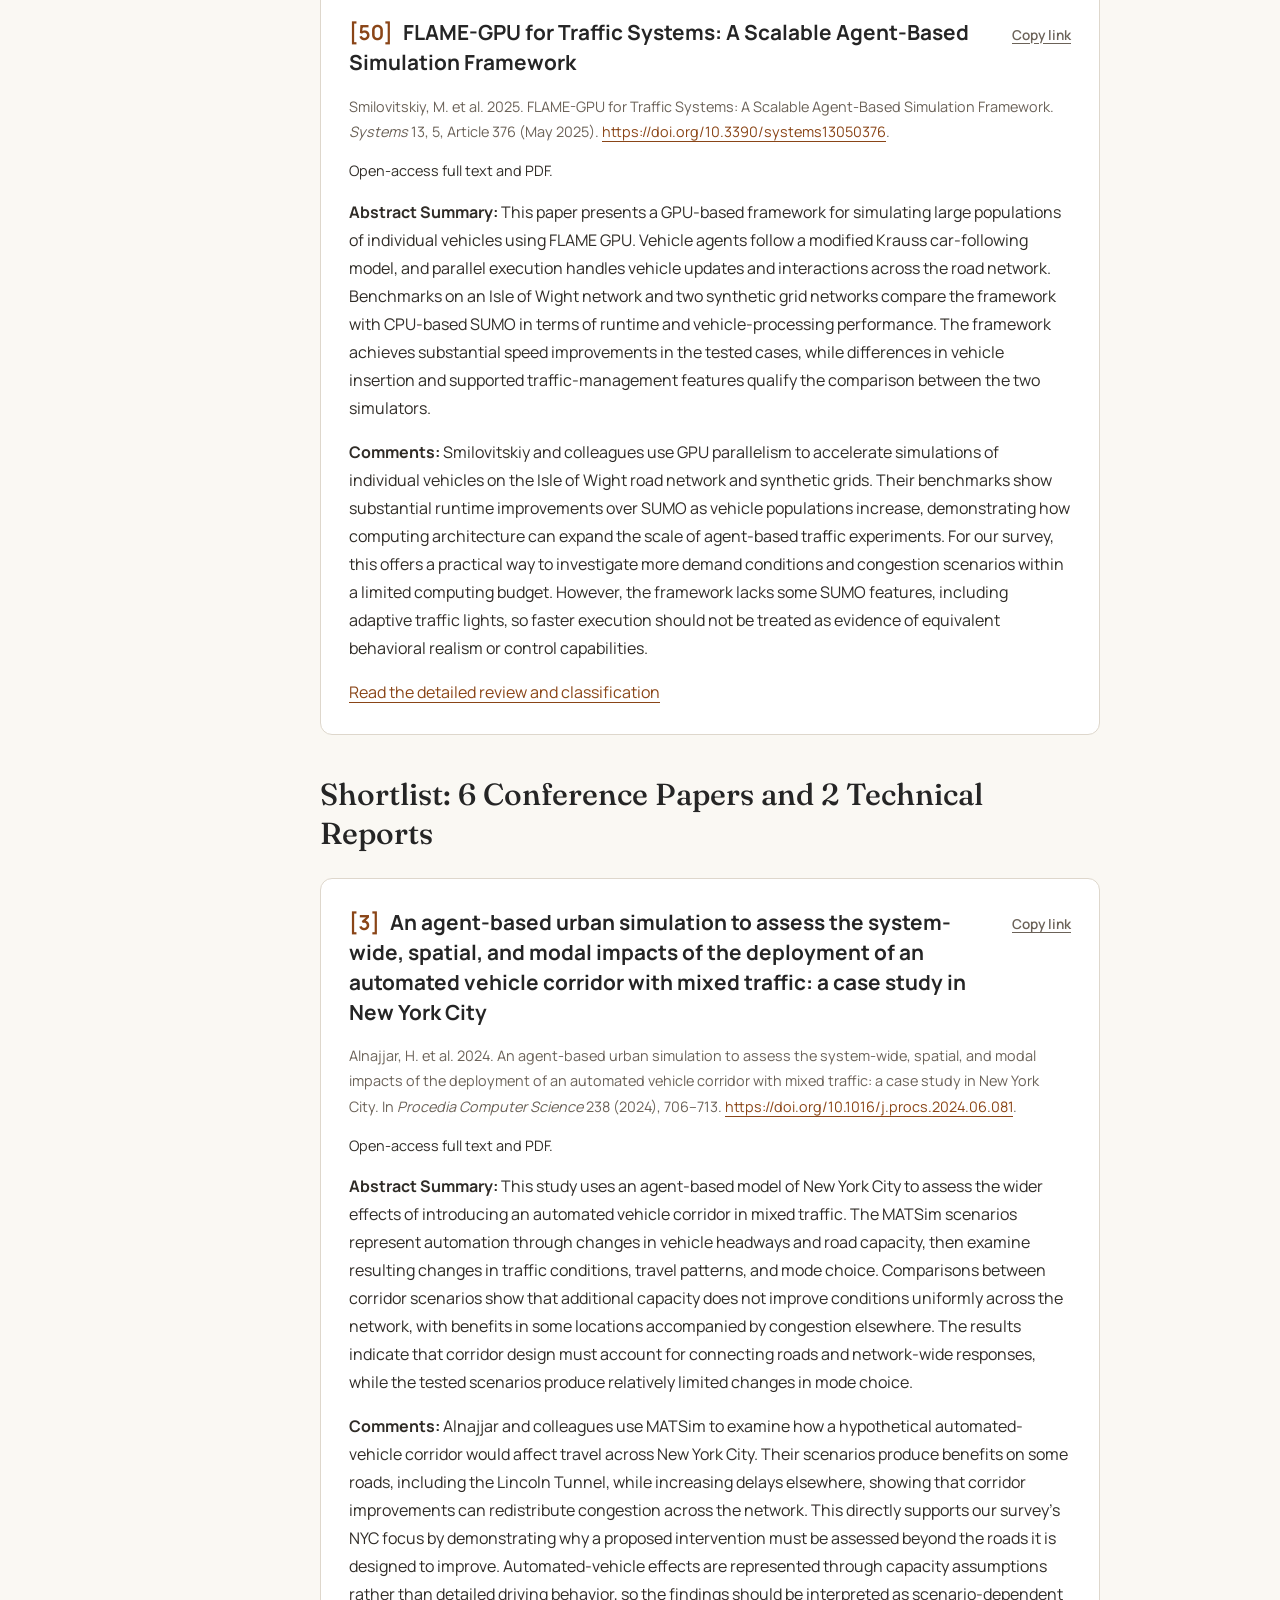
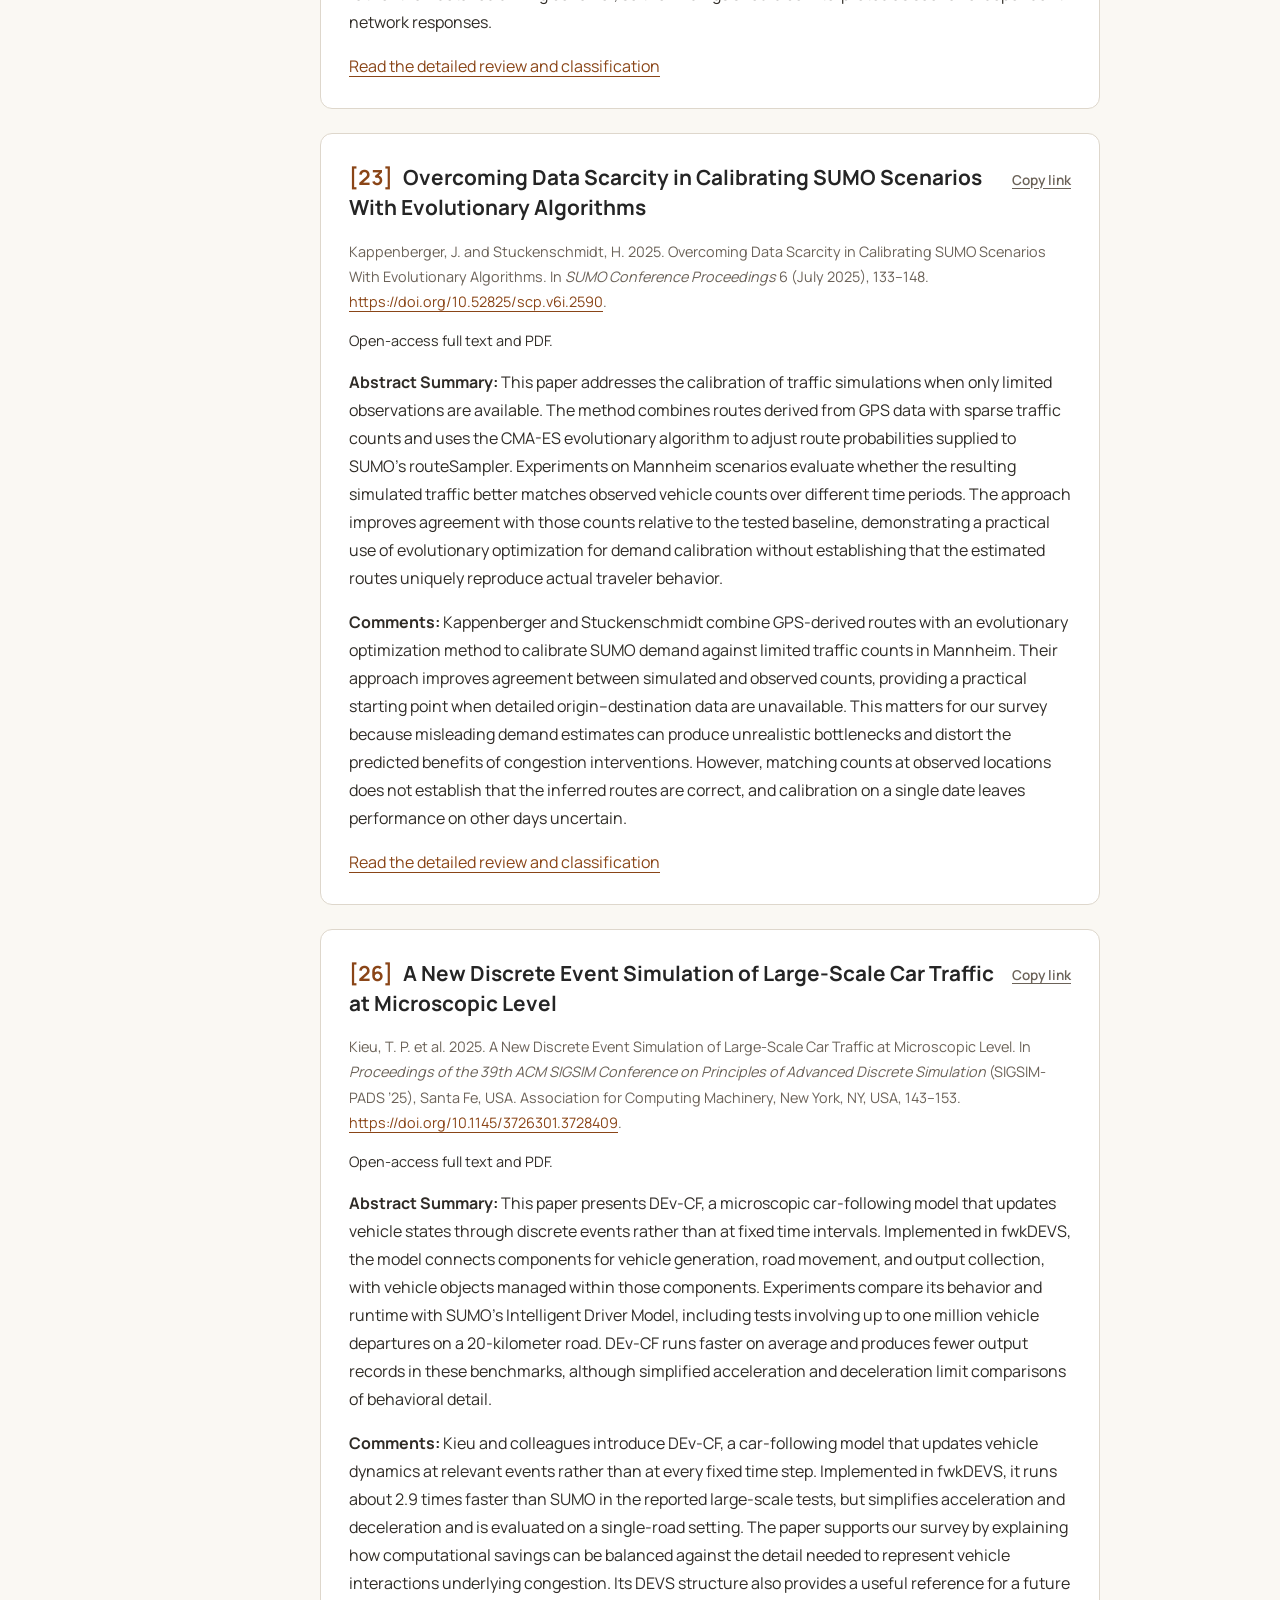
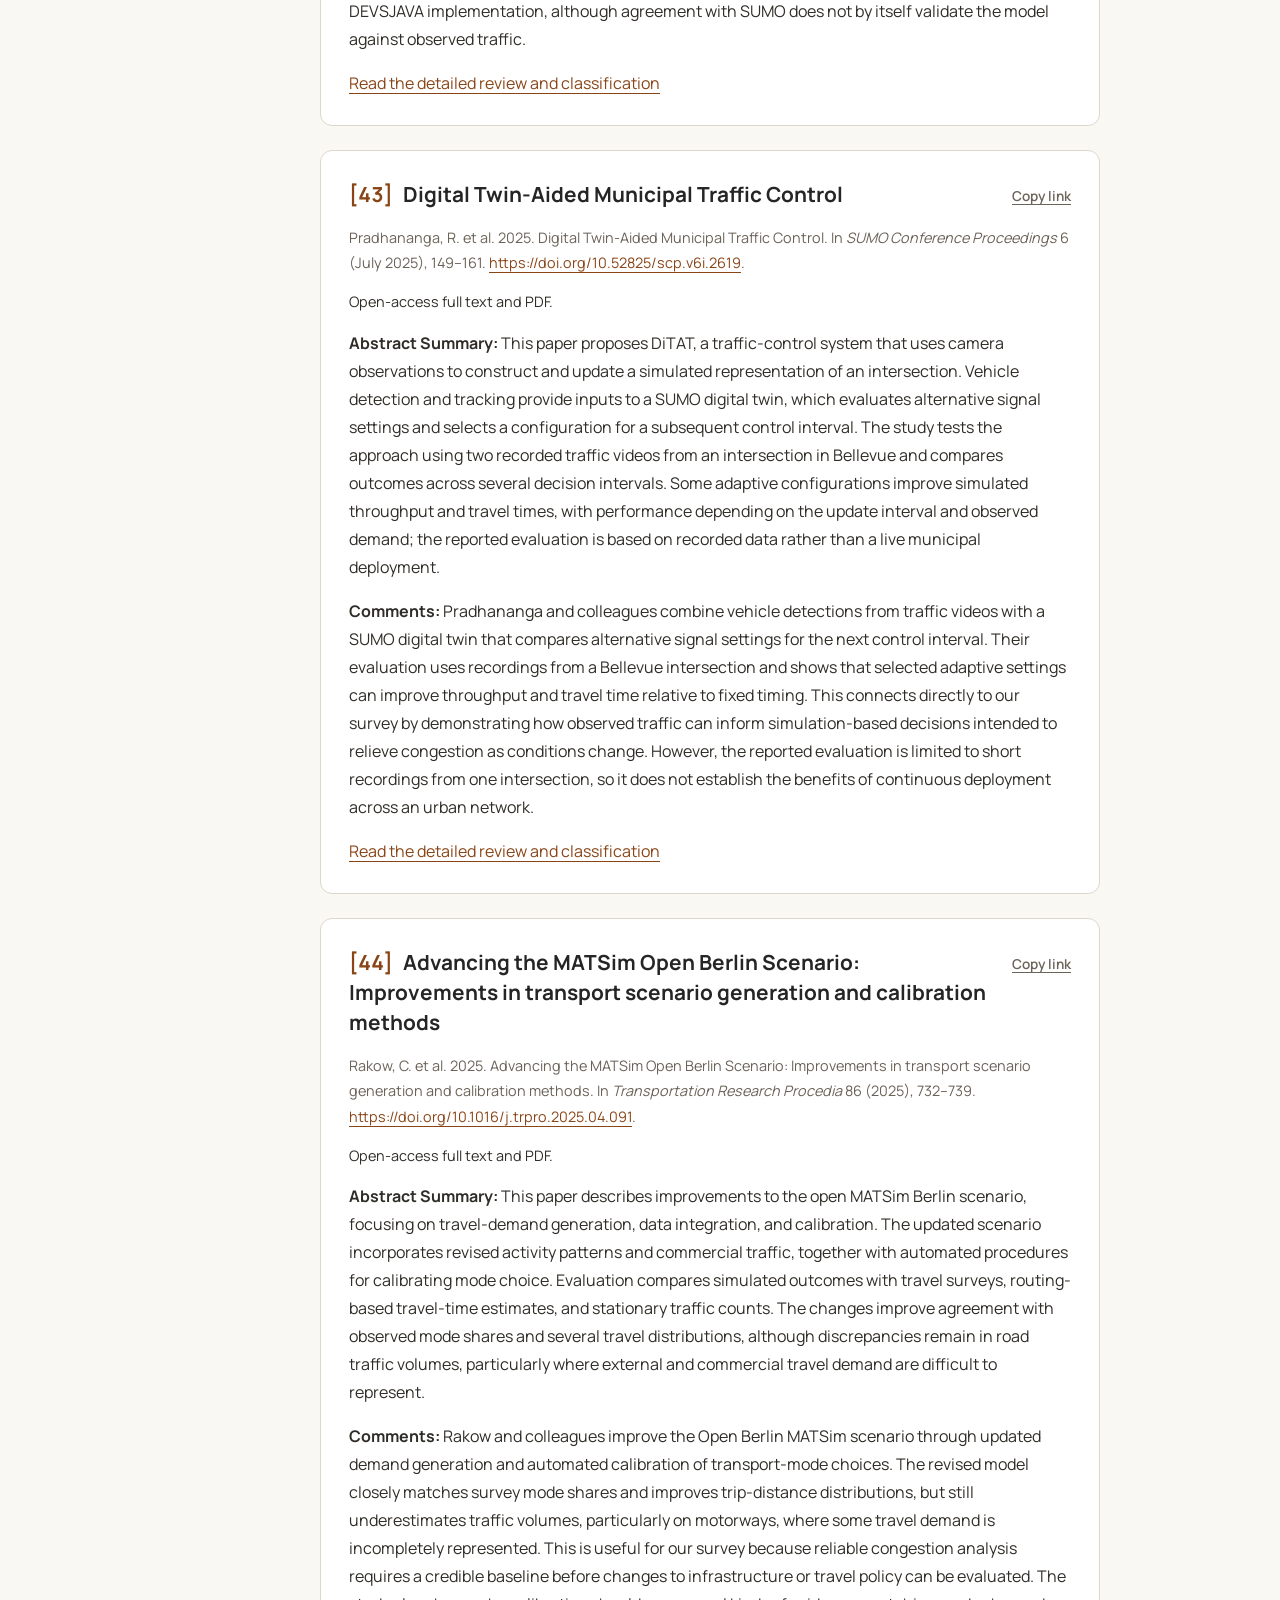
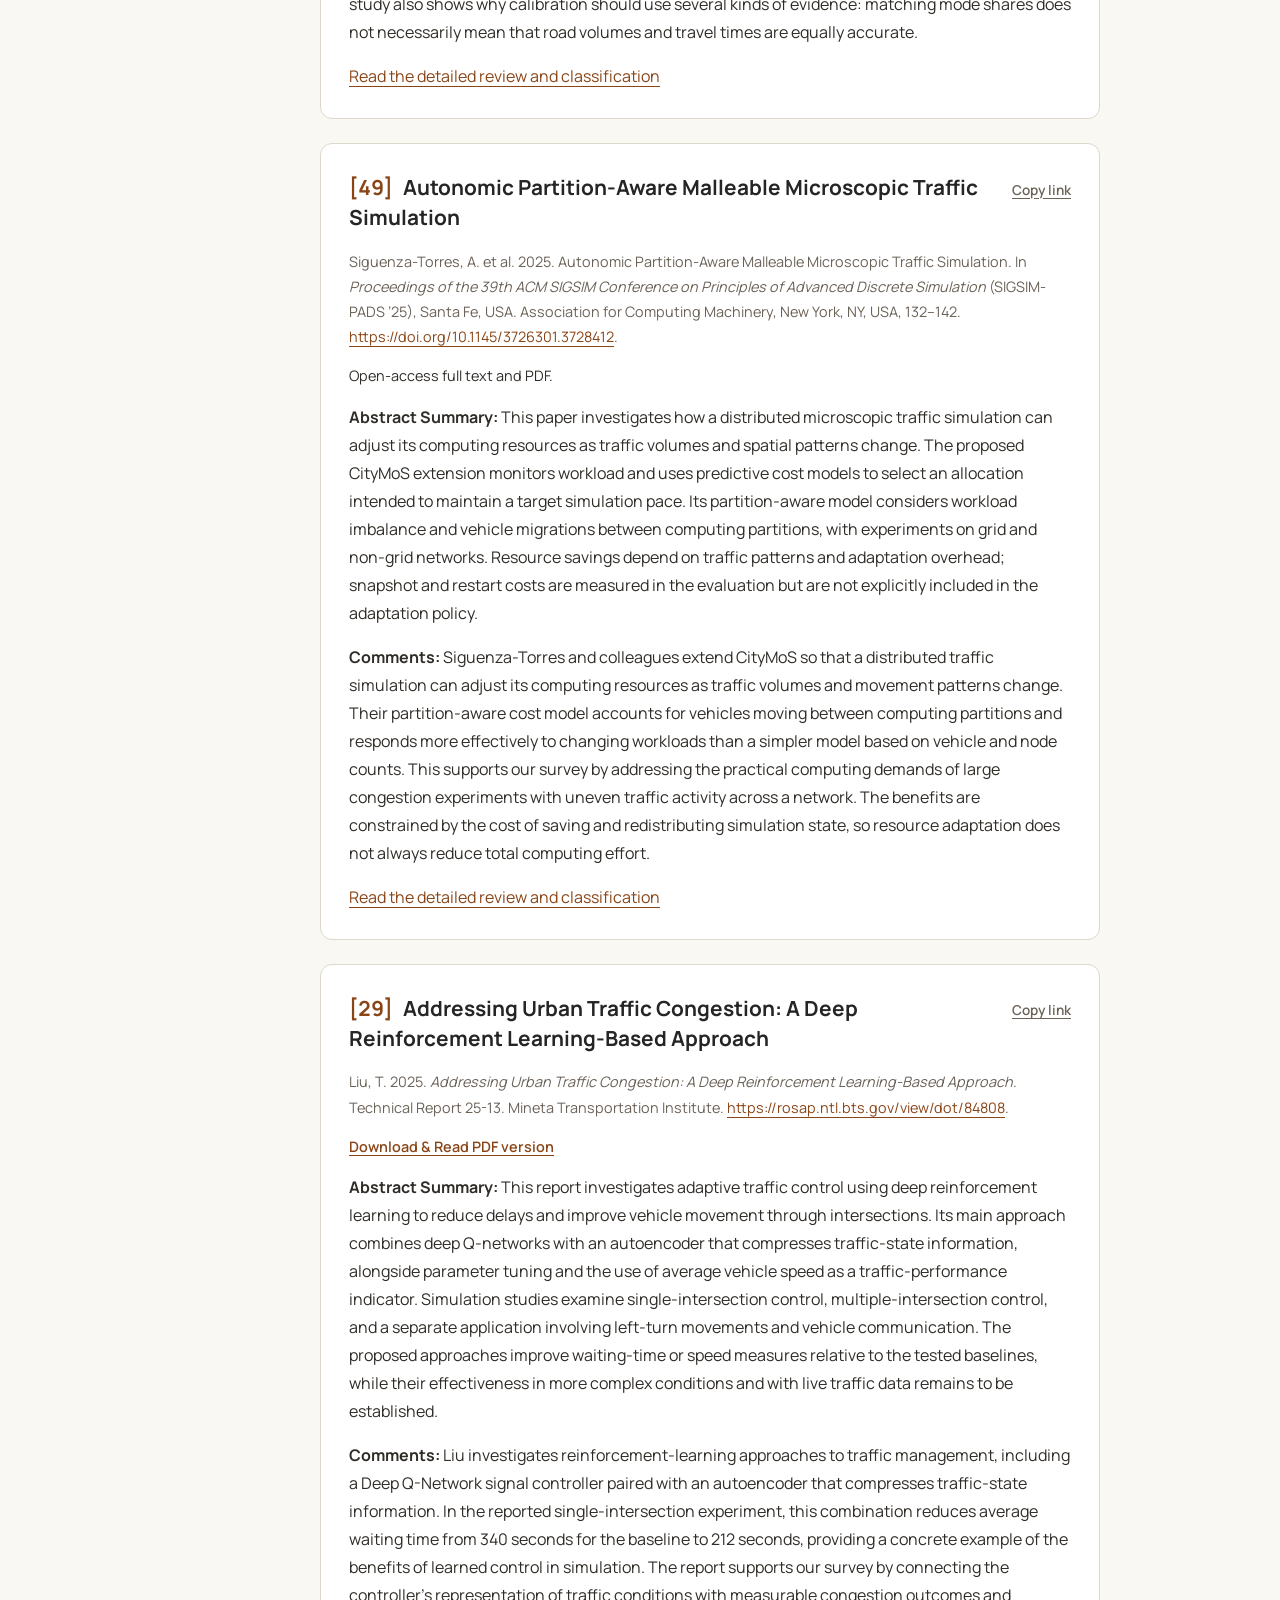
==== commit e798c664: "Added reference numbers, review sidebar, convenience features, and miscellaneous edits" ====
--- a/annotations.html
+++ b/annotations.html
@@ -20,162 +20,6 @@
     >
     <link rel="stylesheet" href="styles.css">
     <script src="script.js" defer></script>
-
-    <style>
-        .annotation-layout {
-            display: grid;
-            grid-template-columns: 14rem minmax(0, 1fr);
-            gap: clamp(1.5rem, 4vw, 3rem);
-            align-items: start;
-            padding-bottom: 4rem;
-        }
-
-        .annotation-navigation {
-            position: sticky;
-            top: 1.5rem;
-            padding: 1.25rem;
-            background: var(--wash);
-            border: 1px solid var(--line);
-            border-radius: 12px;
-        }
-
-        .annotation-navigation h2 {
-            margin: 0 0 1rem;
-            font-size: 1.25rem;
-            line-height: 1.4;
-        }
-
-        .annotation-navigation nav {
-            display: grid;
-            gap: 0.5rem;
-            margin: 0;
-        }
-
-        .annotation-navigation nav a {
-            display: block;
-            min-height: 0;
-            padding: 0.65rem 0.75rem;
-            border: 0;
-            border-radius: 6px;
-            color: var(--navy);
-            font-size: 0.95rem;
-            line-height: 1.5;
-            text-align: left;
-        }
-
-        .annotation-navigation nav a:hover {
-            background: #eee2d0;
-        }
-
-        .annotation-main {
-            width: 100%;
-            min-width: 0;
-            max-width: 78ch;
-        }
-
-        .annotation-intro,
-        .paper-annotation {
-            padding: clamp(1rem, 2.5vw, 1.75rem);
-            margin-bottom: 1.5rem;
-            background: #fff;
-            border: 1px solid var(--line);
-            border-radius: 12px;
-            overflow-wrap: anywhere;
-        }
-
-        .annotation-group > h2 {
-            font-size: clamp(1.5rem, 2.5vw, 1.9rem);
-            line-height: 1.3;
-        }
-
-        .annotation-intro p,
-        .paper-annotation p {
-            margin: 0 0 1rem;
-            line-height: 1.75;
-        }
-
-        .annotation-intro > :last-child,
-        .paper-annotation > :last-child {
-            margin-bottom: 0;
-        }
-
-        .annotation-group {
-            margin-top: 2.5rem;
-            scroll-margin-top: 1.5rem;
-        }
-
-        .paper-annotation {
-            scroll-margin-top: 1.5rem;
-        }
-
-        .paper-annotation h3 {
-            margin: 0 0 1rem;
-            font-size: 1.3rem;
-            line-height: 1.45;
-        }
-
-        .annotation-citation {
-            color: var(--muted);
-            font-size: 0.9rem;
-        }
-
-        [hidden] {
-            display: none !important;
-        }
-
-        @media (max-width: 1000px) {
-            .header-inner {
-                flex-wrap: wrap;
-            }
-
-            .annotation-layout {
-                grid-template-columns: 12rem minmax(0, 1fr);
-                gap: 1.5rem;
-            }
-        }
-
-        @media (max-width: 760px) {
-            .annotation-layout {
-                grid-template-columns: 1fr;
-            }
-
-            .annotation-navigation {
-                position: static;
-            }
-
-            .annotation-main {
-                max-width: none;
-            }
-
-            .paper-annotation h3 {
-                font-size: 1.15rem;
-            }
-        }
-
-        @media print {
-            .annotation-layout {
-                display: block;
-            }
-
-            .annotation-navigation {
-                display: none;
-            }
-
-            .annotation-main {
-                max-width: none;
-            }
-
-            .annotation-intro,
-            .paper-annotation {
-                padding: 0;
-                border: 0;
-            }
-
-            .paper-annotation h3 {
-                break-after: avoid;
-            }
-        }
-    </style>
 </head>
 
 <body id="top">
@@ -226,6 +70,8 @@
                 shortlist also includes abstract summaries and consists of
                 4 foundational papers, 8 recent journal papers, and
                 8 conference papers or technical reports.
+                Numbers in brackets, such as [45], match the bibliography
+                reference numbers.
             </p>
         </section>
 
@@ -264,8 +110,9 @@
                         <input
                             id="annotation-search"
                             type="search"
-                            placeholder="Search authors, titles, or keywords"
+                            placeholder="Search authors, titles, or keywords (press /)"
                             autocomplete="off"
+                            aria-keyshortcuts="/"
                         >
                     </div>
 
@@ -328,17 +175,13 @@
 
                     <article class="paper-annotation" id="paper-45">
                         <h3>
-                            1. An Agent-Based Microsimulation Model of Swiss
+                            <span class="ref-number">[45]</span>
+                            An Agent-Based Microsimulation Model of Swiss
                             Travel: First Results
                         </h3>
                         <p class="annotation-citation">
-                            Raney, B. et al. 2003. An Agent-Based Microsimulation
-                            Model of Swiss Travel: First Results.
-                            <em>Networks and Spatial Economics</em>
-                            3, 1 (Jan. 2003), 23–41.
-                            <a href="https://doi.org/10.1023/A:1022096916806">
-                                https://doi.org/10.1023/A:1022096916806
-                            </a>.
+                            Raney, B. et al. 2003. An Agent-Based Microsimulation Model of Swiss Travel: First Results. <em>Networks and Spatial Economics</em> 3, 1 (January 2003), 23–41.
+                            <a href="https://doi.org/10.1023/A:1022096916806">https://doi.org/10.1023/A:1022096916806</a>.
                         </p>
                         <p class="paper-access">
                             <a href="https://svn.vsp.tu-berlin.de/repos/public-svn/publications/kn-old/ch-trb/ch-trb.pdf">
@@ -362,22 +205,16 @@
 
                     <article class="paper-annotation" id="paper-6">
                         <h3>
-                            2. A Distributed Approach for Coordination of
+                            <span class="ref-number">[6]</span>
+                            A Distributed Approach for Coordination of
                             Traffic Signal Agents
                         </h3>
                         <p class="annotation-citation">
-                            Bazzan, A. L. C. 2005. A Distributed Approach for
-                            Coordination of Traffic Signal Agents.
-                            <em>Autonomous Agents and Multi-Agent Systems</em>
-                            10, 1 (Jan. 2005), 131–164.
-                            <a href="https://doi.org/10.1007/s10458-004-6975-9">
-                                https://doi.org/10.1007/s10458-004-6975-9
-                            </a>.
-                        </p>
-                        <p class="paper-access">
-                            <a href="https://silo.tips/download/a-distributed-approach-for-coordination-of-traffic-signal-agents">
-                                Download &amp; Read PDF version
-                            </a>
+                            Bazzan, A. L. C. 2005. A Distributed Approach for Coordination of Traffic Signal Agents. <em>Autonomous Agents and Multi-Agent Systems</em> 10, 1 (January 2005), 131–164.
+                            <a href="https://doi.org/10.1007/s10458-004-6975-9">https://doi.org/10.1007/s10458-004-6975-9</a>.
+                        </p>
+                        <p class="paper-access">
+                            Full text may require institutional access.
                         </p>
                         <p class="abstract-summary">
                             <strong>Abstract Summary:</strong>
@@ -396,17 +233,13 @@
 
                     <article class="paper-annotation" id="paper-10">
                         <h3>
-                            3. Generating complete all-day activity plans
+                            <span class="ref-number">[10]</span>
+                            Generating complete all-day activity plans
                             with genetic algorithms
                         </h3>
                         <p class="annotation-citation">
-                            Charypar, D. and Nagel, K. 2005. Generating complete
-                            all-day activity plans with genetic algorithms.
-                            <em>Transportation</em>
-                            32, 4 (Jul. 2005), 369–397.
-                            <a href="https://doi.org/10.1007/s11116-004-8287-y">
-                                https://doi.org/10.1007/s11116-004-8287-y
-                            </a>.
+                            Charypar, D. and Nagel, K. 2005. Generating complete all-day activity plans with genetic algorithms. <em>Transportation</em> 32, 4 (July 2005), 369–397.
+                            <a href="https://doi.org/10.1007/s11116-004-8287-y">https://doi.org/10.1007/s11116-004-8287-y</a>.
                         </p>
                         <p class="paper-access">
                             <a href="https://svn.vsp.tu-berlin.de/repos/public-svn/publications/vspwp/2004/04-04/30nov04.pdf">
@@ -430,16 +263,12 @@
 
                     <article class="paper-annotation" id="paper-48">
                         <h3>
-                            4. Interactive hybrid simulation of large-scale traffic
-                        </h3>
-                        <p class="annotation-citation">
-                            Sewall, J. et al. 2011. Interactive hybrid simulation
-                            of large-scale traffic.
-                            <em>ACM Transactions on Graphics</em>
-                            30, 6, Article 135 (Dec. 2011), 12 pages.
-                            <a href="https://doi.org/10.1145/2070781.2024169">
-                                https://doi.org/10.1145/2070781.2024169
-                            </a>.
+                            <span class="ref-number">[48]</span>
+                            Interactive hybrid simulation of large-scale traffic
+                        </h3>
+                        <p class="annotation-citation">
+                            Sewall, J. et al. 2011. Interactive hybrid simulation of large-scale traffic. <em>ACM Transactions on Graphics</em> 30, 6, Article 135 (December 2011), 12 pages.
+                            <a href="https://doi.org/10.1145/2070781.2024169">https://doi.org/10.1145/2070781.2024169</a>.
                         </p>
                         <p class="paper-access">
                             Open-access full text and PDF.
@@ -466,19 +295,14 @@
 
                     <article class="paper-annotation" id="paper-1">
                         <h3>
-                            5. Analyzing communication policies in cooperative
+                            <span class="ref-number">[1]</span>
+                            Analyzing communication policies in cooperative
                             multi-agent reinforcement learning for traffic
                             signal control: A simulation-based study
                         </h3>
                         <p class="annotation-citation">
-                            Abidi, S. et al. 2025. Analyzing communication policies
-                            in cooperative multi-agent reinforcement learning
-                            for traffic signal control: A simulation-based study.
-                            <em>Simulation Modelling Practice and Theory</em>
-                            141, Article 103100 (May 2025).
-                            <a href="https://doi.org/10.1016/j.simpat.2025.103100">
-                                https://doi.org/10.1016/j.simpat.2025.103100
-                            </a>.
+                            Abidi, S. et al. 2025. Analyzing communication policies in cooperative multi-agent reinforcement learning for traffic signal control: A simulation-based study. <em>Simulation Modelling Practice and Theory</em> 141, Article 103100 (May 2025).
+                            <a href="https://doi.org/10.1016/j.simpat.2025.103100">https://doi.org/10.1016/j.simpat.2025.103100</a>.
                         </p>
                         <p class="paper-access">
                             Full text may require institutional access.
@@ -500,18 +324,13 @@
 
                     <article class="paper-annotation" id="paper-2">
                         <h3>
-                            6. RouteRL: Multi-agent reinforcement learning framework
+                            <span class="ref-number">[2]</span>
+                            RouteRL: Multi-agent reinforcement learning framework
                             for urban route choice with autonomous vehicles
                         </h3>
                         <p class="annotation-citation">
-                            Akman, A. O. et al. 2025. RouteRL: Multi-agent
-                            reinforcement learning framework for urban route
-                            choice with autonomous vehicles.
-                            <em>SoftwareX</em>
-                            31, Article 102279 (Sep. 2025).
-                            <a href="https://doi.org/10.1016/j.softx.2025.102279">
-                                https://doi.org/10.1016/j.softx.2025.102279
-                            </a>.
+                            Akman, A. O. et al. 2025. RouteRL: Multi-agent reinforcement learning framework for urban route choice with autonomous vehicles. <em>SoftwareX</em> 31, Article 102279 (September 2025).
+                            <a href="https://doi.org/10.1016/j.softx.2025.102279">https://doi.org/10.1016/j.softx.2025.102279</a>.
                         </p>
                         <p class="paper-access">
                             Open-access full text and PDF.
@@ -533,18 +352,13 @@
 
                     <article class="paper-annotation" id="paper-11">
                         <h3>
-                            7. Enhancing Travel Reservation Benefits Through
+                            <span class="ref-number">[11]</span>
+                            Enhancing Travel Reservation Benefits Through
                             Incentive and Penalty Mechanisms in Urban Congested Roads
                         </h3>
                         <p class="annotation-citation">
-                            Chen, H. et al. 2025. Enhancing Travel Reservation
-                            Benefits Through Incentive and Penalty Mechanisms
-                            in Urban Congested Roads.
-                            <em>Applied Sciences</em>
-                            15, 3, Article 1393 (Jan. 2025).
-                            <a href="https://doi.org/10.3390/app15031393">
-                                https://doi.org/10.3390/app15031393
-                            </a>.
+                            Chen, H. et al. 2025. Enhancing Travel Reservation Benefits Through Incentive and Penalty Mechanisms in Urban Congested Roads. <em>Applied Sciences</em> 15, 3, Article 1393 (January 2025).
+                            <a href="https://doi.org/10.3390/app15031393">https://doi.org/10.3390/app15031393</a>.
                         </p>
                         <p class="paper-access">
                             Open-access full text and PDF.
@@ -566,19 +380,13 @@
 
                     <article class="paper-annotation" id="paper-13">
                         <h3>
-                            8. FAIRLANE: A multi-agent approach to priority lane
+                            <span class="ref-number">[13]</span>
+                            FAIRLANE: A multi-agent approach to priority lane
                             management in diverse traffic composition
                         </h3>
                         <p class="annotation-citation">
-                            Dubey, R. K. et al. 2025. FAIRLANE: A multi-agent
-                            approach to priority lane management in diverse
-                            traffic composition.
-                            <em>Transportation Research Part C:
-                                Emerging Technologies</em>
-                            171, Article 104919 (Feb. 2025).
-                            <a href="https://doi.org/10.1016/j.trc.2024.104919">
-                                https://doi.org/10.1016/j.trc.2024.104919
-                            </a>.
+                            Dubey, R. K. et al. 2025. FAIRLANE: A multi-agent approach to priority lane management in diverse traffic composition. <em>Transportation Research Part C: Emerging Technologies</em> 171, Article 104919 (February 2025).
+                            <a href="https://doi.org/10.1016/j.trc.2024.104919">https://doi.org/10.1016/j.trc.2024.104919</a>.
                         </p>
                         <p class="paper-access">
                             Open-access full text and PDF.
@@ -600,18 +408,13 @@
 
                     <article class="paper-annotation" id="paper-20">
                         <h3>
-                            9. Social implications of coexistence of CAVs and
+                            <span class="ref-number">[20]</span>
+                            Social implications of coexistence of CAVs and
                             human drivers in the context of route choice
                         </h3>
                         <p class="annotation-citation">
-                            Jamróz, G. et al. 2025. Social implications of
-                            coexistence of CAVs and human drivers in the
-                            context of route choice.
-                            <em>Scientific Reports</em>
-                            15, Article 6768 (Feb. 2025).
-                            <a href="https://doi.org/10.1038/s41598-025-90783-w">
-                                https://doi.org/10.1038/s41598-025-90783-w
-                            </a>.
+                            Jamróz, G. et al. 2025. Social implications of coexistence of CAVs and human drivers in the context of route choice. <em>Scientific Reports</em> 15, Article 6768 (February 2025).
+                            <a href="https://doi.org/10.1038/s41598-025-90783-w">https://doi.org/10.1038/s41598-025-90783-w</a>.
                         </p>
                         <p class="paper-access">
                             Open-access full text and PDF.
@@ -633,18 +436,13 @@
 
                     <article class="paper-annotation" id="paper-26">
                         <h3>
-                            10. Simplifying traffic simulation - from Euclidean
+                            <span class="ref-number">[25]</span>
+                            Simplifying traffic simulation - from Euclidean
                             distances to agent-based models
                         </h3>
                         <p class="annotation-citation">
-                            Khan, T. S. et al. 2024. Simplifying traffic
-                            simulation - from Euclidean distances to agent-based
-                            models.
-                            <em>Computational Urban Science</em>
-                            4, Article 32 (Nov. 2024).
-                            <a href="https://doi.org/10.1007/s43762-024-00145-x">
-                                https://doi.org/10.1007/s43762-024-00145-x
-                            </a>.
+                            Khan, T. S. et al. 2024. Simplifying traffic simulation - from Euclidean distances to agent-based models. <em>Computational Urban Science</em> 4, Article 32 (November 2024).
+                            <a href="https://doi.org/10.1007/s43762-024-00145-x">https://doi.org/10.1007/s43762-024-00145-x</a>.
                         </p>
                         <p class="paper-access">
                             Open-access full text and PDF.
@@ -666,19 +464,13 @@
 
                     <article class="paper-annotation" id="paper-39">
                         <h3>
-                            11. Machine learning surrogates for agent-based models
+                            <span class="ref-number">[39]</span>
+                            Machine learning surrogates for agent-based models
                             in transportation policy analysis
                         </h3>
                         <p class="annotation-citation">
-                            Natterer, E. S. et al. 2025. Machine learning
-                            surrogates for agent-based models in transportation
-                            policy analysis.
-                            <em>Transportation Research Part C:
-                                Emerging Technologies</em>
-                            180, Article 105360 (Nov. 2025).
-                            <a href="https://doi.org/10.1016/j.trc.2025.105360">
-                                https://doi.org/10.1016/j.trc.2025.105360
-                            </a>.
+                            Natterer, E. S. et al. 2025. Machine learning surrogates for agent-based models in transportation policy analysis. <em>Transportation Research Part C: Emerging Technologies</em> 180, Article 105360 (November 2025).
+                            <a href="https://doi.org/10.1016/j.trc.2025.105360">https://doi.org/10.1016/j.trc.2025.105360</a>.
                         </p>
                         <p class="paper-access">
                             Open-access full text and PDF.
@@ -700,17 +492,13 @@
 
                     <article class="paper-annotation" id="paper-50">
                         <h3>
-                            12. FLAME-GPU for Traffic Systems: A Scalable
+                            <span class="ref-number">[50]</span>
+                            FLAME-GPU for Traffic Systems: A Scalable
                             Agent-Based Simulation Framework
                         </h3>
                         <p class="annotation-citation">
-                            Smilovitskiy, M. et al. 2025. FLAME-GPU for Traffic
-                            Systems: A Scalable Agent-Based Simulation Framework.
-                            <em>Systems</em>
-                            13, 5, Article 376 (May 2025).
-                            <a href="https://doi.org/10.3390/systems13050376">
-                                https://doi.org/10.3390/systems13050376
-                            </a>.
+                            Smilovitskiy, M. et al. 2025. FLAME-GPU for Traffic Systems: A Scalable Agent-Based Simulation Framework. <em>Systems</em> 13, 5, Article 376 (May 2025).
+                            <a href="https://doi.org/10.3390/systems13050376">https://doi.org/10.3390/systems13050376</a>.
                         </p>
                         <p class="paper-access">
                             Open-access full text and PDF.
@@ -739,22 +527,15 @@
 
                     <article class="paper-annotation" id="paper-3">
                         <h3>
-                            13. An agent-based urban simulation to assess the
+                            <span class="ref-number">[3]</span>
+                            An agent-based urban simulation to assess the
                             system-wide, spatial, and modal impacts of the
                             deployment of an automated vehicle corridor with
                             mixed traffic: a case study in New York City
                         </h3>
                         <p class="annotation-citation">
-                            Alnajjar, H. et al. 2024. An agent-based urban
-                            simulation to assess the system-wide, spatial, and
-                            modal impacts of the deployment of an automated
-                            vehicle corridor with mixed traffic: a case study
-                            in New York City.
-                            In <em>Procedia Computer Science</em>
-                            238 (2024), 706–713.
-                            <a href="https://doi.org/10.1016/j.procs.2024.06.081">
-                                https://doi.org/10.1016/j.procs.2024.06.081
-                            </a>.
+                            Alnajjar, H. et al. 2024. An agent-based urban simulation to assess the system-wide, spatial, and modal impacts of the deployment of an automated vehicle corridor with mixed traffic: a case study in New York City. In <em>Procedia Computer Science</em> 238 (2024), 706–713.
+                            <a href="https://doi.org/10.1016/j.procs.2024.06.081">https://doi.org/10.1016/j.procs.2024.06.081</a>.
                         </p>
                         <p class="paper-access">
                             Open-access full text and PDF.
@@ -776,18 +557,13 @@
 
                     <article class="paper-annotation" id="paper-23">
                         <h3>
-                            14. Overcoming Data Scarcity in Calibrating SUMO
+                            <span class="ref-number">[23]</span>
+                            Overcoming Data Scarcity in Calibrating SUMO
                             Scenarios With Evolutionary Algorithms
                         </h3>
                         <p class="annotation-citation">
-                            Kappenberger, J. and Stuckenschmidt, H. 2025.
-                            Overcoming Data Scarcity in Calibrating SUMO
-                            Scenarios With Evolutionary Algorithms.
-                            In <em>SUMO Conference Proceedings</em>
-                            6 (Jul. 2025), 133–148.
-                            <a href="https://doi.org/10.52825/scp.v6i.2590">
-                                https://doi.org/10.52825/scp.v6i.2590
-                            </a>.
+                            Kappenberger, J. and Stuckenschmidt, H. 2025. Overcoming Data Scarcity in Calibrating SUMO Scenarios With Evolutionary Algorithms. In <em>SUMO Conference Proceedings</em> 6 (July 2025), 133–148.
+                            <a href="https://doi.org/10.52825/scp.v6i.2590">https://doi.org/10.52825/scp.v6i.2590</a>.
                         </p>
                         <p class="paper-access">
                             Open-access full text and PDF.
@@ -809,20 +585,13 @@
 
                     <article class="paper-annotation" id="paper-25">
                         <h3>
-                            15. A New Discrete Event Simulation of Large-Scale
+                            <span class="ref-number">[26]</span>
+                            A New Discrete Event Simulation of Large-Scale
                             Car Traffic at Microscopic Level
                         </h3>
                         <p class="annotation-citation">
-                            Kieu, T. P. et al. 2025. A New Discrete Event
-                            Simulation of Large-Scale Car Traffic at
-                            Microscopic Level.
-                            In <em>Proceedings of the 39th ACM SIGSIM Conference
-                            on Principles of Advanced Discrete Simulation</em>
-                            (SIGSIM-PADS ’25), Santa Fe, USA. Association for
-                            Computing Machinery, New York, NY, USA, 143–153.
-                            <a href="https://doi.org/10.1145/3726301.3728409">
-                                https://doi.org/10.1145/3726301.3728409
-                            </a>.
+                            Kieu, T. P. et al. 2025. A New Discrete Event Simulation of Large-Scale Car Traffic at Microscopic Level. In <em>Proceedings of the 39th ACM SIGSIM Conference on Principles of Advanced Discrete Simulation</em> (SIGSIM-PADS ’25), Santa Fe, USA. Association for Computing Machinery, New York, NY, USA, 143–153.
+                            <a href="https://doi.org/10.1145/3726301.3728409">https://doi.org/10.1145/3726301.3728409</a>.
                         </p>
                         <p class="paper-access">
                             Open-access full text and PDF.
@@ -844,16 +613,12 @@
 
                     <article class="paper-annotation" id="paper-43">
                         <h3>
-                            16. Digital Twin-Aided Municipal Traffic Control
-                        </h3>
-                        <p class="annotation-citation">
-                            Pradhananga, R. et al. 2025. Digital Twin-Aided
-                            Municipal Traffic Control.
-                            In <em>SUMO Conference Proceedings</em>
-                            6 (Jul. 2025), 149–161.
-                            <a href="https://doi.org/10.52825/scp.v6i.2619">
-                                https://doi.org/10.52825/scp.v6i.2619
-                            </a>.
+                            <span class="ref-number">[43]</span>
+                            Digital Twin-Aided Municipal Traffic Control
+                        </h3>
+                        <p class="annotation-citation">
+                            Pradhananga, R. et al. 2025. Digital Twin-Aided Municipal Traffic Control. In <em>SUMO Conference Proceedings</em> 6 (July 2025), 149–161.
+                            <a href="https://doi.org/10.52825/scp.v6i.2619">https://doi.org/10.52825/scp.v6i.2619</a>.
                         </p>
                         <p class="paper-access">
                             Open-access full text and PDF.
@@ -875,19 +640,14 @@
 
                     <article class="paper-annotation" id="paper-44">
                         <h3>
-                            17. Advancing the MATSim Open Berlin Scenario:
+                            <span class="ref-number">[44]</span>
+                            Advancing the MATSim Open Berlin Scenario:
                             Improvements in transport scenario generation
                             and calibration methods
                         </h3>
                         <p class="annotation-citation">
-                            Rakow, C. et al. 2025. Advancing the MATSim Open Berlin
-                            Scenario: Improvements in transport scenario
-                            generation and calibration methods.
-                            In <em>Transportation Research Procedia</em>
-                            86 (2025), 732–739.
-                            <a href="https://doi.org/10.1016/j.trpro.2025.04.091">
-                                https://doi.org/10.1016/j.trpro.2025.04.091
-                            </a>.
+                            Rakow, C. et al. 2025. Advancing the MATSim Open Berlin Scenario: Improvements in transport scenario generation and calibration methods. In <em>Transportation Research Procedia</em> 86 (2025), 732–739.
+                            <a href="https://doi.org/10.1016/j.trpro.2025.04.091">https://doi.org/10.1016/j.trpro.2025.04.091</a>.
                         </p>
                         <p class="paper-access">
                             Open-access full text and PDF.
@@ -909,20 +669,13 @@
 
                     <article class="paper-annotation" id="paper-49">
                         <h3>
-                            18. Autonomic Partition-Aware Malleable Microscopic
+                            <span class="ref-number">[49]</span>
+                            Autonomic Partition-Aware Malleable Microscopic
                             Traffic Simulation
                         </h3>
                         <p class="annotation-citation">
-                            Siguenza-Torres, A. et al. 2025. Autonomic
-                            Partition-Aware Malleable Microscopic Traffic
-                            Simulation.
-                            In <em>Proceedings of the 39th ACM SIGSIM Conference
-                            on Principles of Advanced Discrete Simulation</em>
-                            (SIGSIM-PADS ’25), Santa Fe, USA. Association for
-                            Computing Machinery, New York, NY, USA, 132–142.
-                            <a href="https://doi.org/10.1145/3726301.3728412">
-                                https://doi.org/10.1145/3726301.3728412
-                            </a>.
+                            Siguenza-Torres, A. et al. 2025. Autonomic Partition-Aware Malleable Microscopic Traffic Simulation. In <em>Proceedings of the 39th ACM SIGSIM Conference on Principles of Advanced Discrete Simulation</em> (SIGSIM-PADS ’25), Santa Fe, USA. Association for Computing Machinery, New York, NY, USA, 132–142.
+                            <a href="https://doi.org/10.1145/3726301.3728412">https://doi.org/10.1145/3726301.3728412</a>.
                         </p>
                         <p class="paper-access">
                             Open-access full text and PDF.
@@ -944,18 +697,13 @@
 
                     <article class="paper-annotation" id="paper-29">
                         <h3>
-                            19. Addressing Urban Traffic Congestion: A Deep
+                            <span class="ref-number">[29]</span>
+                            Addressing Urban Traffic Congestion: A Deep
                             Reinforcement Learning-Based Approach
                         </h3>
                         <p class="annotation-citation">
-                            Liu, T. 2025.
-                            <em>Addressing Urban Traffic Congestion: A Deep
-                            Reinforcement Learning-Based Approach</em>.
-                            Technical Report 25-13.
-                            Mineta Transportation Institute.
-                            <a href="https://rosap.ntl.bts.gov/view/dot/84808">
-                                https://rosap.ntl.bts.gov/view/dot/84808
-                            </a>.
+                            Liu, T. 2025. <em>Addressing Urban Traffic Congestion: A Deep Reinforcement Learning-Based Approach</em>. Technical Report 25-13. Mineta Transportation Institute.
+                            <a href="https://rosap.ntl.bts.gov/view/dot/84808">https://rosap.ntl.bts.gov/view/dot/84808</a>.
                         </p>
                         <p class="paper-access">
                             <a href="https://rosap.ntl.bts.gov/view/dot/84808/dot_84808_DS1.pdf">
@@ -979,21 +727,14 @@
 
                     <article class="paper-annotation" id="paper-35">
                         <h3>
-                            20. Verification and Calibration of Microscopic Traffic
+                            <span class="ref-number">[35]</span>
+                            Verification and Calibration of Microscopic Traffic
                             Simulation Using Driver Behavior and Car-Following
                             Metrics for Freeway Segments
                         </h3>
                         <p class="annotation-citation">
-                            Medina, J. C. et al. 2024.
-                            <em>Verification and Calibration of Microscopic
-                            Traffic Simulation Using Driver Behavior and
-                            Car-Following Metrics for Freeway Segments</em>.
-                            Technical Report FHWA-HRT-24-103.
-                            Federal Highway Administration, Office of Safety
-                            and Operations Research and Development.
-                            <a href="https://rosap.ntl.bts.gov/view/dot/74233">
-                                https://rosap.ntl.bts.gov/view/dot/74233
-                            </a>.
+                            Medina, J. C. et al. 2024. <em>Verification and Calibration of Microscopic Traffic Simulation Using Driver Behavior and Car-Following Metrics for Freeway Segments</em>. Technical Report FHWA-HRT-24-103. Federal Highway Administration, Office of Safety and Operations Research and Development.
+                            <a href="https://rosap.ntl.bts.gov/view/dot/74233">https://rosap.ntl.bts.gov/view/dot/74233</a>.
                         </p>
                         <p class="paper-access">
                             <a href="https://rosap.ntl.bts.gov/view/dot/74233/dot_74233_DS1.pdf">
@@ -1026,7 +767,8 @@
 
                     <article class="paper-annotation" id="annotation-ref-03">
                         <h3>
-                            21. Adaptive traffic signal control with actor-critic
+                            <span class="ref-number">[4]</span>
+                            Adaptive traffic signal control with actor-critic
                             methods in a real-world traffic network with
                             different traffic disruption events
                         </h3>
@@ -1044,7 +786,8 @@
 
                     <article class="paper-annotation" id="annotation-ref-04">
                         <h3>
-                            22. Curvature-based distribution algorithm:
+                            <span class="ref-number">[5]</span>
+                            Curvature-based distribution algorithm:
                             rebalancing bike sharing system with agent-based simulation
                         </h3>
                         <p class="annotation-citation">
@@ -1061,7 +804,8 @@
 
                     <article class="paper-annotation" id="annotation-ref-05">
                         <h3>
-                            23. A review on agent-based technology for traffic
+                            <span class="ref-number">[7]</span>
+                            A review on agent-based technology for traffic
                             and transportation
                         </h3>
                         <p class="annotation-citation">
@@ -1078,7 +822,8 @@
 
                     <article class="paper-annotation" id="annotation-ref-06">
                         <h3>
-                            24. Adaptivity in multi-level traffic simulation
+                            <span class="ref-number">[8]</span>
+                            Adaptivity in multi-level traffic simulation
                             using experimental frames
                         </h3>
                         <p class="annotation-citation">
@@ -1095,7 +840,8 @@
 
                     <article class="paper-annotation" id="annotation-ref-07">
                         <h3>
-                            25. Video-based personalized traffic learning
+                            <span class="ref-number">[9]</span>
+                            Video-based personalized traffic learning
                         </h3>
                         <p class="annotation-citation">
                             Chao, Q. et al. 2013. Video-based personalized traffic learning.
@@ -1111,7 +857,8 @@
 
                     <article class="paper-annotation" id="annotation-ref-09">
                         <h3>
-                            26. Multi-objective eco-routing for dynamic control
+                            <span class="ref-number">[12]</span>
+                            Multi-objective eco-routing for dynamic control
                             of connected &amp; automated vehicles
                         </h3>
                         <p class="annotation-citation">
@@ -1128,7 +875,8 @@
 
                     <article class="paper-annotation" id="annotation-ref-11">
                         <h3>
-                            27. Modeling multi-agent systems to simulate
+                            <span class="ref-number">[14]</span>
+                            Modeling multi-agent systems to simulate
                             sensor-based Smart Roads
                         </h3>
                         <p class="annotation-citation">
@@ -1145,7 +893,8 @@
 
                     <article class="paper-annotation" id="annotation-ref-12">
                         <h3>
-                            28. Agent-based simulation framework for mixed traffic
+                            <span class="ref-number">[15]</span>
+                            Agent-based simulation framework for mixed traffic
                             of cars, pedestrians and trams
                         </h3>
                         <p class="annotation-citation">
@@ -1162,7 +911,8 @@
 
                     <article class="paper-annotation" id="annotation-ref-13">
                         <h3>
-                            29. Simulation model of traffic flow based on
+                            <span class="ref-number">[16]</span>
+                            Simulation model of traffic flow based on
                             agent-based modeling
                         </h3>
                         <p class="annotation-citation">
@@ -1179,7 +929,8 @@
 
                     <article class="paper-annotation" id="annotation-ref-14">
                         <h3>
-                            30. Urban Traffic Simulators for Intelligent
+                            <span class="ref-number">[17]</span>
+                            Urban Traffic Simulators for Intelligent
                             Transportation Systems
                         </h3>
                         <p class="annotation-citation">
@@ -1196,7 +947,8 @@
 
                     <article class="paper-annotation" id="annotation-ref-56">
                         <h3>
-                            31. Multi-Agent Multimodal Transportation Simulation
+                            <span class="ref-number">[18]</span>
+                            Multi-Agent Multimodal Transportation Simulation
                             for Mega-cities: Application of Los Angeles
                         </h3>
                         <p class="annotation-citation">
@@ -1213,7 +965,8 @@
 
                     <article class="paper-annotation" id="annotation-ref-15">
                         <h3>
-                            32. Decentralized management of ephemeral traffic incidents
+                            <span class="ref-number">[19]</span>
+                            Decentralized management of ephemeral traffic incidents
                         </h3>
                         <p class="annotation-citation">
                             Hu, W. et al. 2022. Decentralized management of ephemeral traffic incidents.
@@ -1229,7 +982,8 @@
 
                     <article class="paper-annotation" id="annotation-ref-16">
                         <h3>
-                            33. An agent-based model of the influence of
+                            <span class="ref-number">[21]</span>
+                            An agent-based model of the influence of
                             neighbourhood design on daily trip patterns
                         </h3>
                         <p class="annotation-citation">
@@ -1246,7 +1000,8 @@
 
                     <article class="paper-annotation" id="annotation-ref-17">
                         <h3>
-                            34. Simultaneous internalization of traffic congestion
+                            <span class="ref-number">[22]</span>
+                            Simultaneous internalization of traffic congestion
                             and noise exposure costs
                         </h3>
                         <p class="annotation-citation">
@@ -1263,17 +1018,13 @@
 
                     <article class="paper-annotation" id="annotation-ref-59">
                         <h3>
-                            35. GPUDrive: Data-driven, multi-agent driving
+                            <span class="ref-number">[24]</span>
+                            GPUDrive: Data-driven, multi-agent driving
                             simulation at 1 million FPS
                         </h3>
                         <p class="annotation-citation">
-                            Kazemkhani, S. et al. 2025. GPUDrive: Data-driven, multi-agent driving simulation at 1 million FPS.
-                            In <em>Proceedings of the Thirteenth International
-                            Conference on Learning Representations (ICLR 2025)</em>,
-                            19320–19336.
-                            <a href="https://proceedings.iclr.cc/paper_files/paper/2025/hash/3107ddd4209e5f93c0371425763041a3-Abstract-Conference.html">
-                                Conference publication
-                            </a>.
+                            Kazemkhani, S. et al. 2025. GPUDrive: Data-driven, multi-agent driving simulation at 1 million FPS. In <em>Proceedings of the Thirteenth International Conference on Learning Representations (ICLR 2025)</em>, 19320–19336.
+                            <a href="https://proceedings.iclr.cc/paper_files/paper/2025/hash/3107ddd4209e5f93c0371425763041a3-Abstract-Conference.html">https://proceedings.iclr.cc/paper_files/paper/2025/hash/3107ddd4209e5f93c0371425763041a3-Abstract-Conference.html</a>.
                         </p>
                         <p class="brief-comments">
                             <strong>Comments:</strong>
@@ -1283,7 +1034,8 @@
 
                     <article class="paper-annotation" id="annotation-ref-19">
                         <h3>
-                            36. Multi-agent-based simulation system for
+                            <span class="ref-number">[27]</span>
+                            Multi-agent-based simulation system for
                             construction operations with congested flows
                         </h3>
                         <p class="annotation-citation">
@@ -1300,7 +1052,8 @@
 
                     <article class="paper-annotation" id="annotation-ref-20">
                         <h3>
-                            37. Evolving lane merge traffic behaviour simulations
+                            <span class="ref-number">[28]</span>
+                            Evolving lane merge traffic behaviour simulations
                             via a macroscopic objective function and a machine
                             learning system trained through bootstrapped human judgement
                         </h3>
@@ -1318,7 +1071,8 @@
 
                     <article class="paper-annotation" id="annotation-ref-21">
                         <h3>
-                            38. An Agent-Based Simulation Approach for Evaluating
+                            <span class="ref-number">[30]</span>
+                            An Agent-Based Simulation Approach for Evaluating
                             the Performance of On-Demand Bus Services
                         </h3>
                         <p class="annotation-citation">
@@ -1335,7 +1089,8 @@
 
                     <article class="paper-annotation" id="annotation-ref-22">
                         <h3>
-                            39. A modeling framework for urban traffic systems
+                            <span class="ref-number">[31]</span>
+                            A modeling framework for urban traffic systems
                             microscopic simulation
                         </h3>
                         <p class="annotation-citation">
@@ -1352,7 +1107,8 @@
 
                     <article class="paper-annotation" id="annotation-ref-23">
                         <h3>
-                            40. A Hybrid Method for Predicting Traffic Congestion
+                            <span class="ref-number">[32]</span>
+                            A Hybrid Method for Predicting Traffic Congestion
                             during Peak Hours in the Subway System of Shenzhen
                         </h3>
                         <p class="annotation-citation">
@@ -1369,7 +1125,8 @@
 
                     <article class="paper-annotation" id="annotation-ref-62">
                         <h3>
-                            41. Spatio-Temporal AI Modeling for Urban Traffic
+                            <span class="ref-number">[33]</span>
+                            Spatio-Temporal AI Modeling for Urban Traffic
                             Calibration: A SUMO-Based Approach
                         </h3>
                         <p class="annotation-citation">
@@ -1386,7 +1143,8 @@
 
                     <article class="paper-annotation" id="annotation-ref-24">
                         <h3>
-                            42. Two distribution methods for multiagent
+                            <span class="ref-number">[34]</span>
+                            Two distribution methods for multiagent
                             traffic simulations
                         </h3>
                         <p class="annotation-citation">
@@ -1403,7 +1161,8 @@
 
                     <article class="paper-annotation" id="annotation-ref-25">
                         <h3>
-                            43. Human and Environmental Factors Analysis in
+                            <span class="ref-number">[36]</span>
+                            Human and Environmental Factors Analysis in
                             Traffic Using Agent-Based Simulation
                         </h3>
                         <p class="annotation-citation">
@@ -1420,7 +1179,8 @@
 
                     <article class="paper-annotation" id="annotation-ref-64">
                         <h3>
-                            44. Self-organisation in traffic signal control
+                            <span class="ref-number">[37]</span>
+                            Self-organisation in traffic signal control
                             algorithms under light traffic conditions
                         </h3>
                         <p class="annotation-citation">
@@ -1437,7 +1197,8 @@
 
                     <article class="paper-annotation" id="annotation-ref-27">
                         <h3>
-                            45. Evaluating the impacts of shared automated
+                            <span class="ref-number">[38]</span>
+                            Evaluating the impacts of shared automated
                             mobility on-demand services: an activity-based
                             accessibility approach
                         </h3>
@@ -1455,7 +1216,8 @@
 
                     <article class="paper-annotation" id="annotation-ref-29">
                         <h3>
-                            46. An overview of agent-based traffic simulators
+                            <span class="ref-number">[40]</span>
+                            An overview of agent-based traffic simulators
                         </h3>
                         <p class="annotation-citation">
                             Nguyen, J. et al. 2021. An overview of agent-based traffic simulators.
@@ -1471,7 +1233,8 @@
 
                     <article class="paper-annotation" id="annotation-ref-31">
                         <h3>
-                            47. Impacts of Automated Mobility-on-Demand on traffic
+                            <span class="ref-number">[41]</span>
+                            Impacts of Automated Mobility-on-Demand on traffic
                             dynamics, energy and emissions: A case study of Singapore
                         </h3>
                         <p class="annotation-citation">
@@ -1488,7 +1251,8 @@
 
                     <article class="paper-annotation" id="annotation-ref-32">
                         <h3>
-                            48. Metamodel-based calibration of large-scale
+                            <span class="ref-number">[42]</span>
+                            Metamodel-based calibration of large-scale
                             multimodal microscopic traffic simulation
                         </h3>
                         <p class="annotation-citation">
@@ -1505,7 +1269,8 @@
 
                     <article class="paper-annotation" id="annotation-ref-33">
                         <h3>
-                            49. Uncertainties of Sub-Scaled Supply and Demand in
+                            <span class="ref-number">[46]</span>
+                            Uncertainties of Sub-Scaled Supply and Demand in
                             Agent-Based Mobility Simulations with Queuing Traffic Model
                         </h3>
                         <p class="annotation-citation">
@@ -1522,7 +1287,8 @@
 
                     <article class="paper-annotation" id="annotation-ref-34">
                         <h3>
-                            50. Dealing with mixed and non-normative traffic.
+                            <span class="ref-number">[47]</span>
+                            Dealing with mixed and non-normative traffic.
                             An agent-based simulation with the GAMA platform
                         </h3>
                         <p class="annotation-citation">
@@ -1539,7 +1305,8 @@
 
                     <article class="paper-annotation" id="annotation-ref-69">
                         <h3>
-                            51. Calibration of Microscopic Traffic Simulation
+                            <span class="ref-number">[51]</span>
+                            Calibration of Microscopic Traffic Simulation
                             in an Urban Environment Using GPS-Data
                         </h3>
                         <p class="annotation-citation">
@@ -1556,7 +1323,8 @@
 
                     <article class="paper-annotation" id="annotation-ref-37">
                         <h3>
-                            52. Assessing the impacts of ridesharing services:
+                            <span class="ref-number">[52]</span>
+                            Assessing the impacts of ridesharing services:
                             An agent-based simulation approach
                         </h3>
                         <p class="annotation-citation">
@@ -1573,16 +1341,13 @@
 
                     <article class="paper-annotation" id="annotation-ref-38">
                         <h3>
-                            53. TrafficSim: Learning to Simulate Realistic
+                            <span class="ref-number">[53]</span>
+                            TrafficSim: Learning to Simulate Realistic
                             Multi-Agent Behaviors
                         </h3>
                         <p class="annotation-citation">
-                            Suo, S. et al. 2021. TrafficSim: Learning to Simulate Realistic Multi-Agent Behaviors.
-                            In <em>Proceedings of the IEEE/CVF Conference on Computer
-                            Vision and Pattern Recognition (CVPR)</em>, 10400–10409.
-                            <a href="https://openaccess.thecvf.com/content/CVPR2021/html/Suo_TrafficSim_Learning_To_Simulate_Realistic_Multi-Agent_Behaviors_CVPR_2021_paper.html">
-                                Conference publication
-                            </a>.
+                            Suo, S. et al. 2021. TrafficSim: Learning to Simulate Realistic Multi-Agent Behaviors. In <em>Proceedings of the IEEE/CVF Conference on Computer Vision and Pattern Recognition (CVPR)</em>, 10400–10409.
+                            <a href="https://openaccess.thecvf.com/content/CVPR2021/html/Suo_TrafficSim_Learning_To_Simulate_Realistic_Multi-Agent_Behaviors_CVPR_2021_paper.html">https://openaccess.thecvf.com/content/CVPR2021/html/Suo_TrafficSim_Learning_To_Simulate_Realistic_Multi-Agent_Behaviors_CVPR_2021_paper.html</a>.
                         </p>
                         <p class="brief-comments">
                             <strong>Comments:</strong>
@@ -1592,7 +1357,8 @@
 
                     <article class="paper-annotation" id="annotation-ref-39">
                         <h3>
-                            54. An agent-based platform to evaluate V2X
+                            <span class="ref-number">[54]</span>
+                            An agent-based platform to evaluate V2X
                             routing road traffic scenarios
                         </h3>
                         <p class="annotation-citation">
@@ -1609,7 +1375,8 @@
 
                     <article class="paper-annotation" id="annotation-ref-42">
                         <h3>
-                            55. A multi-agent based cellular automata model
+                            <span class="ref-number">[55]</span>
+                            A multi-agent based cellular automata model
                             for intersection traffic control simulation
                         </h3>
                         <p class="annotation-citation">
@@ -1626,7 +1393,8 @@
 
                     <article class="paper-annotation" id="annotation-ref-43">
                         <h3>
-                            56. Driver profiling – Data-based identification of
+                            <span class="ref-number">[56]</span>
+                            Driver profiling – Data-based identification of
                             driver behavior dimensions and affecting driver
                             characteristics for multi-agent traffic simulation
                         </h3>
@@ -1644,7 +1412,8 @@
 
                     <article class="paper-annotation" id="annotation-ref-46">
                         <h3>
-                            57. Multi-agent based modeling and simulation
+                            <span class="ref-number">[57]</span>
+                            Multi-agent based modeling and simulation
                             of microscopic traffic in virtual reality system
                         </h3>
                         <p class="annotation-citation">
@@ -1661,7 +1430,8 @@
 
                     <article class="paper-annotation" id="annotation-ref-47">
                         <h3>
-                            58. Multi-driver agent-based traffic simulation systems
+                            <span class="ref-number">[58]</span>
+                            Multi-driver agent-based traffic simulation systems
                             for evaluating the effects of advanced driver assistance
                             systems on road traffic accidents
                         </h3>
@@ -1679,7 +1449,8 @@
 
                     <article class="paper-annotation" id="annotation-ref-48">
                         <h3>
-                            59. Travel decision making under uncertainty and road
+                            <span class="ref-number">[59]</span>
+                            Travel decision making under uncertainty and road
                             traffic behavior: The multifold role of ambiguity attitude
                         </h3>
                         <p class="annotation-citation">
@@ -1696,17 +1467,13 @@
 
                     <article class="paper-annotation" id="annotation-ref-50">
                         <h3>
-                            60. Agent-Based Simulation Model for Real-Time
+                            <span class="ref-number">[60]</span>
+                            Agent-Based Simulation Model for Real-Time
                             Traffic Analyses
                         </h3>
                         <p class="annotation-citation">
-                            Zornić, N. et al. 2017. Agent-Based Simulation Model for Real-Time Traffic Analyses.
-                            In <em>Proceedings of the 28th Central European Conference
-                            on Information and Intelligent Systems (CECIIS 2017)</em>,
-                            213–217.
-                            <a href="https://archive.ceciis.foi.hr/public/conferences/2017/05/CECIIS-2017_paper_48_final.pdf">
-                                Conference paper PDF
-                            </a>.
+                            Zornić, N. et al. 2017. Agent-Based Simulation Model for Real-Time Traffic Analyses. In <em>Proceedings of the 28th Central European Conference on Information and Intelligent Systems (CECIIS 2017)</em>, 213–217.
+                            <a href="https://archive.ceciis.foi.hr/public/conferences/2017/05/CECIIS-2017_paper_48_final.pdf">https://archive.ceciis.foi.hr/public/conferences/2017/05/CECIIS-2017_paper_48_final.pdf</a>.
                         </p>
                         <p class="brief-comments">
                             <strong>Comments:</strong>
--- a/styles.css
+++ b/styles.css
@@ -3,7 +3,7 @@
     --navy: #252525;
     --ink: #302c27;
     --muted: #6b6258;
-    --teal: #8a4517;
+    --rust: #8a4517;
     --line: #ded7cc;
     --paper: #faf8f3;
     --wash: #f2ede4;
@@ -34,7 +34,7 @@
 }
 
 a {
-    color: var(--teal);
+    color: var(--rust);
     text-underline-offset: 4px;
 }
 
@@ -55,7 +55,7 @@
 input:focus-visible,
 select:focus-visible,
 summary:focus-visible {
-    outline: 3px solid #8a4517;
+    outline: 3px solid var(--rust);
     outline-offset: 4px;
 }
 
@@ -156,13 +156,13 @@
     letter-spacing: 0.03em;
 }
 
-nav {
+.site-header nav {
     display: flex;
     align-items: stretch;
     gap: 30px;
 }
 
-nav a {
+.site-header nav a {
     color: var(--muted);
     text-decoration: none;
     font-size: 0.92rem;
@@ -173,14 +173,15 @@
     border-bottom: 3px solid transparent;
 }
 
-nav a:hover {
+.site-header nav a:hover {
     color: var(--navy);
     border-bottom-color: #c9a46a;
 }
 
-nav a[aria-current="page"] {
-    color: var(--teal);
-    border-bottom-color: var(--teal);
+/* "page" marks the current page; "true" marks the parent section of a subpage. */
+.site-header nav a[aria-current] {
+    color: var(--rust);
+    border-bottom-color: var(--rust);
 }
 
 /* This is for the homepage introduction section. */
@@ -205,7 +206,7 @@
     letter-spacing: 0.16em;
     font-size: 0.7rem;
     font-weight: 700;
-    color: var(--teal);
+    color: var(--rust);
     margin-bottom: 20px;
 }
 
@@ -318,7 +319,7 @@
 }
 
 .project-details {
-    border-top: 3px solid var(--teal);
+    border-top: 3px solid var(--rust);
     align-self: start;
     padding-top: 22px;
 }
@@ -375,7 +376,7 @@
 
 .index {
     font-size: 0.75rem;
-    color: var(--teal);
+    color: var(--rust);
     display: block;
     margin-bottom: 18px;
 }
@@ -501,7 +502,7 @@
 .text-button {
     border: 0;
     background: transparent;
-    color: var(--teal);
+    color: var(--rust);
     text-decoration: underline;
     text-underline-offset: 3px;
     padding: 10px 0;
@@ -515,19 +516,14 @@
 
 .bibliography {
     margin: 0;
-    padding-left: 30px;
+    padding-left: 0;
+    list-style: none;
 }
 
 .bibliography > li {
-    padding: 27px 0 27px 12px;
+    padding: 27px 0;
     border-bottom: 1px solid var(--line);
     scroll-margin-top: 24px;
-}
-
-.bibliography > li::marker {
-    color: var(--teal);
-    font-size: 0.8rem;
-    font-weight: 600;
 }
 
 .reference p {
@@ -594,7 +590,7 @@
 }
 
 .collection-guide .eyebrow {
-    color: var(--teal);
+    color: var(--rust);
     font-size: 0.67rem;
 }
 
@@ -646,7 +642,7 @@
 
 summary::before {
     content: "+";
-    color: var(--teal);
+    color: var(--rust);
     font-size: 1.3rem;
     width: 16px;
 }
@@ -710,7 +706,7 @@
     width: 9px;
     height: 9px;
     border-radius: 50%;
-    background: var(--teal);
+    background: var(--rust);
 }
 
 .milestones li:last-child {
@@ -719,7 +715,7 @@
 
 .milestones time {
     display: block;
-    color: var(--teal);
+    color: var(--rust);
     font-size: 0.72rem;
     font-weight: 600;
     margin-bottom: 3px;
@@ -757,7 +753,7 @@
     height: 1.1rem;
     margin: 0;
     padding: 0;
-    accent-color: var(--teal);
+    accent-color: var(--rust);
 }
 
 .selection-link {
@@ -856,12 +852,12 @@
 
 .utility-button:hover {
     background: var(--wash);
-    border-color: var(--teal);
+    border-color: var(--rust);
 }
 
 /* This highlights a paper reached through a direct link. */
 .paper-annotation:target {
-    outline: 2px solid var(--teal);
+    outline: 2px solid var(--rust);
     outline-offset: 4px;
 }
 
@@ -909,7 +905,7 @@
 /* These are for highlighting the next research stage. */
 .milestones li.milestone-focus {
     padding: 1rem;
-    border: 1px solid var(--teal);
+    border: 1px solid var(--rust);
     border-radius: 8px;
     background: var(--paper);
 }
@@ -920,7 +916,7 @@
 
 .milestones li > .milestone-note {
     margin-top: 0.5rem;
-    color: var(--teal);
+    color: var(--rust);
     font-size: 0.8rem;
     font-weight: 600;
 }
@@ -1008,10 +1004,6 @@
         width: calc(100% - 48px);
     }
 
-    nav {
-        gap: 18px;
-    }
-
     .overview-layout {
         gap: 40px;
         grid-template-columns: minmax(0, 1fr) 250px;
@@ -1044,12 +1036,11 @@
         font-size: 0.98rem;
     }
 
-    nav {
-        gap: 12px;
+    .site-header nav {
         margin-top: 12px;
     }
 
-    nav a {
+    .site-header nav a {
         flex: 1;
         justify-content: center;
         text-align: center;
@@ -1186,14 +1177,6 @@
         font-size: 0.83rem;
     }
 
-    .bibliography {
-        padding-left: 24px;
-    }
-
-    .bibliography > li {
-        padding-left: 5px;
-    }
-
     .footer-inner {
         align-items: flex-start;
         font-size: 0.72rem;
@@ -1221,11 +1204,7 @@
         width: calc(100% - 32px);
     }
 
-    nav {
-        gap: 8px;
-    }
-
-    nav a {
+    .site-header nav a {
         font-size: 0.76rem;
     }
 
@@ -1325,7 +1304,7 @@
     padding: 0.5rem 0.85rem;
     border: 1px solid var(--line);
     border-radius: 6px;
-    color: var(--teal);
+    color: var(--rust);
     font-size: 0.85rem;
     font-weight: 600;
     text-decoration: none;
@@ -1333,7 +1312,7 @@
 
 .back-to-top:hover {
     background: var(--wash);
-    border-color: var(--teal);
+    border-color: var(--rust);
 }
 
 /* Smaller logo on mobile */
@@ -1401,7 +1380,7 @@
     }
 
     .bibliography > li {
-        padding: 12px 0 12px 6px;
+        padding: 12px 0;
     }
 
     .publication-link::after {
@@ -1485,4 +1464,998 @@
     .deliverable-summary {
         max-width: none;
     }
+}
+
+/* ========================================================================== */
+/* Bibliography page (moved from bibliography.html)                           */
+/* ========================================================================== */
+
+.acm-citation {
+    margin: 0;
+    font-size: 0.95rem;
+    line-height: 1.75;
+    overflow-wrap: anywhere;
+}
+
+.reference .selection-link {
+    margin: 0.65rem 0 0;
+    font-size: 0.9rem;
+    line-height: 1.5;
+}
+
+@media print {
+    .acm-citation {
+        font-size: 11pt;
+    }
+}
+
+/* ========================================================================== */
+/* Annotations page (moved from annotations.html)                             */
+/* ========================================================================== */
+
+.annotation-layout {
+    display: grid;
+    grid-template-columns: 14rem minmax(0, 1fr);
+    gap: clamp(1.5rem, 4vw, 3rem);
+    align-items: start;
+    padding-bottom: 4rem;
+}
+
+.annotation-navigation {
+    position: sticky;
+    top: 1.5rem;
+    padding: 1.25rem;
+    background: var(--wash);
+    border: 1px solid var(--line);
+    border-radius: 12px;
+}
+
+.annotation-navigation h2 {
+    margin: 0 0 1rem;
+    font-size: 1.25rem;
+    line-height: 1.4;
+}
+
+.annotation-navigation nav {
+    display: grid;
+    gap: 0.5rem;
+    margin: 0;
+}
+
+.annotation-navigation nav a {
+    display: block;
+    font-weight: 600;
+    text-decoration: none;
+    min-height: 0;
+    padding: 0.65rem 0.75rem;
+    border: 0;
+    border-radius: 6px;
+    color: var(--navy);
+    font-size: 0.95rem;
+    line-height: 1.5;
+    text-align: left;
+}
+
+.annotation-navigation nav a:hover {
+    background: #eee2d0;
+}
+
+.annotation-main {
+    width: 100%;
+    min-width: 0;
+    max-width: 78ch;
+}
+
+.annotation-intro,
+.paper-annotation {
+    padding: clamp(1rem, 2.5vw, 1.75rem);
+    margin-bottom: 1.5rem;
+    background: #fff;
+    border: 1px solid var(--line);
+    border-radius: 12px;
+    overflow-wrap: anywhere;
+}
+
+.annotation-group > h2 {
+    font-size: clamp(1.5rem, 2.5vw, 1.9rem);
+    line-height: 1.3;
+}
+
+.annotation-intro p,
+.paper-annotation p {
+    margin: 0 0 1rem;
+    line-height: 1.75;
+}
+
+.annotation-intro > :last-child,
+.paper-annotation > :last-child {
+    margin-bottom: 0;
+}
+
+.annotation-group {
+    margin-top: 2.5rem;
+    scroll-margin-top: 1.5rem;
+}
+
+.paper-annotation {
+    scroll-margin-top: 1.5rem;
+}
+
+.paper-annotation h3 {
+    margin: 0 0 1rem;
+    font-size: 1.3rem;
+    line-height: 1.45;
+}
+
+.annotation-citation {
+    color: var(--muted);
+    font-size: 0.9rem;
+}
+
+@media (max-width: 1000px) {
+    .annotation-layout {
+        grid-template-columns: 12rem minmax(0, 1fr);
+        gap: 1.5rem;
+    }
+}
+
+@media (max-width: 760px) {
+    .annotation-layout {
+        grid-template-columns: 1fr;
+    }
+
+    .annotation-navigation {
+        position: static;
+    }
+
+    .annotation-main {
+        max-width: none;
+    }
+
+    .paper-annotation h3 {
+        font-size: 1.15rem;
+    }
+}
+
+@media print {
+    .annotation-layout {
+        display: block;
+    }
+
+    .annotation-navigation {
+        display: none;
+    }
+
+    .annotation-main {
+        max-width: none;
+    }
+
+    .annotation-intro,
+    .paper-annotation {
+        padding: 0;
+        border: 0;
+    }
+
+    .paper-annotation h3 {
+        break-after: avoid;
+    }
+}
+
+/* ========================================================================== */
+/* Detailed review page (moved from review.html)                              */
+/* ========================================================================== */
+
+/* These are for the page layout. */
+.review-content {
+    padding-bottom: 4rem;
+}
+
+.review-overview,
+.review-comparison {
+    margin-bottom: 2.5rem;
+}
+
+.review-overview p {
+    max-width: 78ch;
+}
+
+.review-content h2 {
+    font-size: clamp(1.5rem, 2.5vw, 1.9rem);
+    line-height: 1.3;
+}
+
+.review-progress {
+    color: var(--muted);
+    font-size: 0.9rem;
+}
+
+/* Comparison table */
+.review-table-scroll {
+    overflow-x: auto;
+    border: 1px solid var(--line);
+    border-radius: 10px;
+    background: #fff;
+}
+
+.review-table-scroll:focus-visible {
+    outline: 3px solid var(--rust);
+    outline-offset: 4px;
+}
+
+.review-comparison-table {
+    width: 100%;
+    min-width: 44rem;
+    border-collapse: collapse;
+    font-size: 0.9rem;
+}
+
+.review-comparison-table th,
+.review-comparison-table td {
+    padding: 1rem;
+    border-bottom: 1px solid var(--line);
+    text-align: left;
+    vertical-align: top;
+    overflow-wrap: anywhere;
+}
+
+.review-comparison-table thead th {
+    background: var(--wash);
+    color: var(--ink);
+    font-weight: 600;
+}
+
+.review-comparison-table tbody th {
+    width: 29%;
+    font-weight: 600;
+}
+
+.review-comparison-table tbody:last-child tr:last-child th,
+.review-comparison-table tbody:last-child tr:last-child td {
+    border-bottom: 0;
+}
+
+/* These are for the research categories and detailed reviews. */
+.review-category {
+    scroll-margin-top: 1.5rem;
+}
+
+.review-category + .review-category {
+    margin-top: 3rem;
+}
+
+.review-category-description {
+    max-width: 78ch;
+    color: var(--muted);
+}
+
+.detailed-review {
+    padding: clamp(1rem, 3vw, 2rem);
+    border: 1px solid var(--line);
+    border-radius: 12px;
+    background: #fff;
+    scroll-margin-top: 1.5rem;
+    overflow-wrap: anywhere;
+}
+
+.detailed-review + .detailed-review {
+    margin-top: 2rem;
+}
+
+.detailed-review:target {
+    outline: 2px solid var(--rust);
+    outline-offset: 4px;
+}
+
+.review-paper-heading {
+    max-width: 78ch;
+    margin-bottom: 1.75rem;
+    padding-bottom: 1.25rem;
+    border-bottom: 1px solid var(--line);
+}
+
+.review-paper-heading h3 {
+    margin-bottom: 1rem;
+    font-size: clamp(1.2rem, 2vw, 1.45rem);
+    line-height: 1.4;
+}
+
+.review-citation {
+    color: var(--muted);
+    font-size: 0.9rem;
+}
+
+.review-paper-heading > :last-child {
+    margin-bottom: 0;
+}
+
+.review-text {
+    max-width: 78ch;
+}
+
+.review-text p {
+    margin-bottom: 1.4rem;
+    line-height: 1.8;
+}
+
+.review-text > :last-child {
+    margin-bottom: 0;
+}
+
+/* These are for the classification of each paper. */
+.review-classification {
+    margin-top: 2rem;
+    padding-top: 1.5rem;
+    border-top: 1px solid var(--line);
+}
+
+.review-classification h4 {
+    margin: 0 0 0.75rem;
+    color: var(--navy);
+    font-size: 1.1rem;
+    line-height: 1.4;
+}
+
+.review-classification-note {
+    max-width: 78ch;
+    color: var(--muted);
+    font-size: 0.9rem;
+}
+
+.review-classification-table {
+    width: 100%;
+    border-collapse: collapse;
+    font-size: 0.95rem;
+}
+
+.review-classification-table th,
+.review-classification-table td {
+    padding: 0.8rem;
+    border-bottom: 1px solid var(--line);
+    text-align: left;
+    vertical-align: top;
+    overflow-wrap: anywhere;
+}
+
+.review-classification-table th {
+    width: 30%;
+    background: var(--wash);
+    font-weight: 600;
+}
+
+.review-classification-table tr:last-child th,
+.review-classification-table tr:last-child td {
+    border-bottom: 0;
+}
+
+.review-toolbar {
+    display: flex;
+    flex-wrap: wrap;
+    align-items: center;
+    justify-content: space-between;
+    gap: 1rem;
+    margin: 1.25rem 0;
+}
+
+.review-toolbar .review-progress {
+    margin: 0;
+}
+
+.review-toolbar [hidden] {
+    display: none !important;
+}
+
+/* These are for navigating within the detailed review page. */
+.review-page-navigation {
+    margin-top: 1.75rem;
+    padding-top: 1.25rem;
+    border-top: 1px solid var(--line);
+}
+
+.review-page-navigation > p {
+    margin: 0 0 0.75rem;
+}
+
+.review-jump-links {
+    display: flex;
+    flex-wrap: wrap;
+    align-items: stretch;
+    justify-content: flex-start;
+    gap: 0.65rem;
+    width: 100%;
+}
+
+.review-jump-links a {
+    display: inline-flex;
+    font-weight: 600;
+    align-items: center;
+    justify-content: flex-start;
+    flex: 0 1 auto;
+    min-height: 44px;
+    max-width: 100%;
+    padding: 0.55rem 0.8rem;
+    border: 1px solid var(--line);
+    border-radius: 6px;
+    background: var(--paper);
+    color: var(--ink);
+    font-size: 0.9rem;
+    line-height: 1.5;
+    text-align: left;
+    text-decoration: none;
+    white-space: normal;
+    overflow-wrap: anywhere;
+}
+
+.review-jump-links a:hover {
+    background: var(--wash);
+    border-color: var(--rust);
+    color: var(--rust);
+}
+
+.review-jump-links a:focus-visible {
+    outline: 3px solid var(--rust);
+    outline-offset: 3px;
+}
+
+/* These are for the comparisons across the reviewed papers. */
+.review-findings {
+    margin-top: 3rem;
+    padding-top: 2rem;
+    border-top: 1px solid var(--line);
+    scroll-margin-top: 1.5rem;
+}
+
+.review-findings-intro {
+    max-width: 78ch;
+    margin-bottom: 1.5rem;
+    color: var(--muted);
+}
+
+.review-findings-grid {
+    display: grid;
+    grid-template-columns: minmax(0, 1fr);
+    gap: 1.5rem;
+    align-items: start;
+}
+
+.review-finding {
+    min-width: 0;
+    padding: clamp(1rem, 2.5vw, 1.75rem);
+    border: 1px solid var(--line);
+    border-radius: 12px;
+    background: #fff;
+    overflow-wrap: anywhere;
+}
+
+.review-finding h3 {
+    margin: 0 0 1.25rem;
+    padding-bottom: 0.85rem;
+    border-bottom: 1px solid var(--line);
+    font-size: clamp(1.15rem, 1.8vw, 1.35rem);
+    line-height: 1.4;
+    scroll-margin-top: 1.5rem;
+}
+
+.review-finding p {
+    margin: 0 0 1.25rem;
+    line-height: 1.8;
+}
+
+.review-finding > :last-child {
+    margin-bottom: 0;
+}
+
+.review-finding a {
+    color: var(--rust);
+    text-decoration: underline;
+    text-underline-offset: 0.18em;
+}
+
+.review-finding a:hover {
+    color: var(--ink);
+}
+
+.review-finding a:focus-visible {
+    outline: 2px solid var(--rust);
+    outline-offset: 3px;
+}
+
+@media (max-width: 760px) {
+    .review-content {
+        padding-bottom: 2.5rem;
+    }
+
+    .review-overview,
+    .review-comparison {
+        margin-bottom: 2rem;
+    }
+
+    .review-classification-table {
+        font-size: 0.88rem;
+    }
+
+    .review-classification-table th {
+        width: 36%;
+    }
+
+    .review-classification-table th,
+    .review-classification-table td {
+        padding: 0.65rem;
+    }
+}
+
+/* These are for placing classifications beside each review on wide screens. */
+@media screen and (min-width: 1100px) {
+    .detailed-review {
+        display: grid;
+        grid-template-columns: minmax(0, 1.8fr) minmax(18rem, 1fr);
+        gap: 2rem;
+        align-items: start;
+    }
+
+    .review-paper-heading {
+        grid-column: 1 / -1;
+        max-width: none;
+        margin-bottom: 0;
+    }
+
+    .review-text {
+        min-width: 0;
+        max-width: none;
+    }
+
+    .review-classification {
+        min-width: 0;
+        margin-top: 0;
+        padding: 0 0 0 1.5rem;
+        border-top: 0;
+        border-left: 1px solid var(--line);
+    }
+
+    .review-classification-table {
+        font-size: 0.88rem;
+    }
+
+    .review-classification-table th,
+    .review-classification-table td {
+        padding: 0.65rem;
+    }
+
+    .review-findings-grid {
+        grid-template-columns: repeat(2, minmax(0, 1fr));
+    }
+
+    .review-finding-wide {
+        grid-column: 1 / -1;
+    }
+
+    .review-finding-wide p {
+        max-width: none;
+    }
+}
+
+@media print {
+    .review-content {
+        max-width: none;
+        padding-bottom: 0;
+    }
+
+    .review-overview,
+    .review-comparison {
+        margin-bottom: 1.5rem;
+    }
+
+    .review-table-scroll {
+        overflow: visible;
+        border: 0;
+        border-radius: 0;
+    }
+
+    .review-comparison-table {
+        min-width: 0;
+        font-size: 9pt;
+    }
+
+    .review-comparison-table th,
+    .review-comparison-table td {
+        padding: 0.5rem;
+    }
+
+    .detailed-review {
+        padding: 0;
+        border: 0;
+        border-radius: 0;
+    }
+
+    .detailed-review:target {
+        outline: none;
+    }
+
+    .review-paper-heading,
+    .review-text,
+    .review-overview p {
+        max-width: none;
+    }
+
+    .review-content h2,
+    .review-content h3,
+    .review-content h4 {
+        break-after: avoid;
+    }
+
+    .review-text p {
+        orphans: 3;
+        widows: 3;
+    }
+
+    .review-comparison-table tr,
+    .review-classification-table tr {
+        break-inside: avoid;
+    }
+
+    .review-toolbar {
+        display: none !important;
+    }
+
+    .review-page-navigation {
+        display: none;
+    }
+
+    .review-findings {
+        margin-top: 1.5rem;
+        padding-top: 1rem;
+    }
+
+    .review-findings-intro,
+    .review-finding-wide p {
+        max-width: none;
+    }
+
+    .review-findings-grid {
+        display: block;
+    }
+
+    .review-finding {
+        margin-bottom: 1.5rem;
+        padding: 0;
+        border: 0;
+        border-radius: 0;
+        background: transparent;
+        break-inside: auto;
+    }
+
+    .review-finding h3 {
+        break-after: avoid;
+    }
+
+    .review-finding p {
+        orphans: 3;
+        widows: 3;
+    }
+
+    .review-finding a {
+        color: inherit;
+    }
+}
+
+/* ========================================================================== */
+/* Reference numbers, grouped comparison table, and review contents sidebar   */
+/* ========================================================================== */
+
+/* Reference numbers shared by the bibliography, annotations, and reviews. */
+.ref-number {
+    color: var(--rust);
+    font-weight: 700;
+    font-variant-numeric: tabular-nums;
+    white-space: nowrap;
+}
+
+.acm-citation .ref-number,
+h3 > .ref-number {
+    margin-right: 0.35rem;
+}
+
+/* Comparison table: category group rows. */
+.review-comparison-table .table-group-row th {
+    width: auto;
+    padding-top: 1.25rem;
+    background: var(--paper);
+    font-family: "Fraunces", Georgia, serif;
+    font-size: 1.02rem;
+    font-weight: 500;
+}
+
+.table-group-row a {
+    color: var(--navy);
+}
+
+.table-group-count {
+    margin-left: 0.5rem;
+    color: var(--muted);
+    font-family: "Manrope", Arial, sans-serif;
+    font-size: 0.8rem;
+    font-weight: 600;
+}
+
+/* Review page: "Back to contents" links and the sticky contents sidebar. */
+.review-sidebar {
+    display: none;
+}
+
+.review-back-link {
+    margin: 1.5rem 0 0;
+    font-size: 0.9rem;
+}
+
+.review-sidebar h2 {
+    margin: 0 0 0.75rem;
+    font-size: 1.15rem;
+    line-height: 1.4;
+}
+
+.review-contents-list,
+.review-contents-list ol {
+    margin: 0;
+    padding: 0;
+    list-style: none;
+}
+
+.review-contents-list > li + li {
+    margin-top: 0.3rem;
+}
+
+.review-contents-list ol {
+    margin: 0.2rem 0 0.4rem 0.55rem;
+    padding-left: 0.55rem;
+    border-left: 1px solid var(--line);
+}
+
+.review-contents-list a {
+    display: block;
+    padding: 0.3rem 0.5rem;
+    border-radius: 6px;
+    color: var(--navy);
+    font-size: 0.9rem;
+    line-height: 1.4;
+    text-decoration: none;
+}
+
+.review-contents-list > li > a {
+    font-weight: 600;
+}
+
+.review-contents-list ol a {
+    color: var(--ink);
+    font-size: 0.85rem;
+}
+
+.review-contents-list a:hover {
+    background: #eee2d0;
+}
+
+.review-contents-list .ref-number {
+    font-size: 0.8rem;
+}
+
+@media screen and (min-width: 1100px) {
+    .detailed-review > .review-back-link {
+        grid-column: 1 / -1;
+        margin: 0;
+    }
+}
+
+@media screen and (min-width: 1280px) {
+    .review-content {
+        display: grid;
+        grid-template-columns: 13.5rem minmax(0, 1fr);
+        column-gap: 2.5rem;
+        align-items: start;
+    }
+
+    .review-content > * {
+        grid-column: 2;
+    }
+
+    .review-content > .review-overview {
+        grid-column: 1 / -1;
+    }
+
+    /* Spans every row below the overview so it stays visible while scrolling. */
+    .review-content > .review-sidebar {
+        display: block;
+        grid-column: 1;
+        grid-row: 2 / span 20;
+        position: sticky;
+        top: 1.5rem;
+        max-height: calc(100vh - 3rem);
+        overflow-y: auto;
+        padding: 1.25rem 1rem;
+        border: 1px solid var(--line);
+        border-radius: 12px;
+        background: var(--wash);
+    }
+
+    .review-page-navigation,
+    .review-back-link {
+        display: none;
+    }
+
+    /* Give the classification column more room beside the sidebar. */
+    .detailed-review {
+        grid-template-columns: minmax(0, 1.6fr) minmax(19rem, 1fr);
+    }
+
+    .review-classification-table th {
+        width: 38%;
+        overflow-wrap: normal;
+        hyphens: auto;
+    }
+}
+
+@media print {
+    .review-sidebar,
+    .review-back-link {
+        display: none !important;
+    }
+
+    .review-content {
+        display: block;
+    }
+}
+
+/* ============================================================================= */
+/* Copy buttons, search highlights, shortcuts, floating top link, paper progress */
+/* ============================================================================= */
+
+/* Text that is read by screen readers but not shown. */
+.visually-hidden {
+    position: absolute !important;
+    width: 1px;
+    height: 1px;
+    margin: -1px;
+    padding: 0;
+    overflow: hidden;
+    clip: rect(0 0 0 0);
+    white-space: nowrap;
+    border: 0;
+}
+
+/* Search matches inside the bibliography and annotations. */
+mark.search-hit {
+    padding: 0 0.05em;
+    border-radius: 2px;
+    background: #f8dc95;
+    color: inherit;
+}
+
+/* Buttons beside the result count on the bibliography page. */
+.results-actions {
+    display: flex;
+    flex-wrap: wrap;
+    gap: 0.5rem;
+}
+
+/* "Copy citation" and "Copy link" buttons. */
+.copy-button {
+    min-height: 32px;
+    padding: 0.3rem 0;
+    border: 0;
+    background: transparent;
+    color: var(--rust);
+    font-size: 0.85rem;
+    font-weight: 600;
+    text-decoration: underline;
+    text-underline-offset: 3px;
+}
+
+.copy-button:hover {
+    text-decoration-thickness: 2px;
+}
+
+.reference > p:last-child .copy-button {
+    margin-left: 0.85rem;
+}
+
+.reference .selection-link .copy-button {
+    margin-left: 0;
+}
+
+.heading-row {
+    display: flex;
+    align-items: flex-start;
+    justify-content: space-between;
+    gap: 1rem;
+}
+
+.heading-row > h3 {
+    flex: 1;
+    min-width: 0;
+}
+
+.heading-row > .copy-button {
+    flex: none;
+    margin-top: 0.1rem;
+    color: var(--muted);
+}
+
+.heading-row > .copy-button:hover {
+    color: var(--rust);
+}
+
+/* "Discussed in the cross-paper findings" note at the end of each review. */
+.review-text > .review-discussed {
+    padding-top: 1rem;
+    border-top: 1px solid var(--line);
+    color: var(--muted);
+    font-size: 0.92rem;
+    line-height: 1.7;
+}
+
+/* Floating "Top" link, shown only on smaller screens after scrolling. */
+.floating-top {
+    display: none;
+}
+
+@media (max-width: 1279px) {
+    .floating-top {
+        position: fixed;
+        right: 16px;
+        bottom: 16px;
+        z-index: 20;
+        display: inline-flex;
+        align-items: center;
+        gap: 0.35rem;
+        min-height: 44px;
+        padding: 0.5rem 0.95rem;
+        border: 1px solid var(--line);
+        border-radius: 999px;
+        background: #fff;
+        box-shadow: 0 2px 10px rgba(37, 37, 37, 0.15);
+        color: var(--rust);
+        font-size: 0.85rem;
+        font-weight: 600;
+        text-decoration: none;
+    }
+}
+
+/* Section progress on the final-paper page. */
+.section-progress li {
+    padding-left: 0.25rem;
+}
+
+.section-status {
+    display: inline-block;
+    margin-right: 0.5rem;
+    padding: 0.05rem 0.55rem;
+    border: 1px solid var(--line);
+    border-radius: 999px;
+    background: var(--wash);
+    color: var(--ink);
+    font-size: 0.7rem;
+    font-weight: 700;
+    letter-spacing: 0.05em;
+    text-transform: uppercase;
+    vertical-align: 0.1em;
+    white-space: nowrap;
+}
+
+.section-status[data-status="drafted"] {
+    background: #e3efe6;
+    border-color: #9cc3a6;
+}
+
+.section-status[data-status="in-progress"] {
+    background: #fbf0d9;
+    border-color: #e2c27c;
+}
+
+@media print {
+    .copy-button,
+    .results-actions,
+    .floating-top {
+        display: none !important;
+    }
+
+    mark.search-hit {
+        background: none;
+    }
 }
